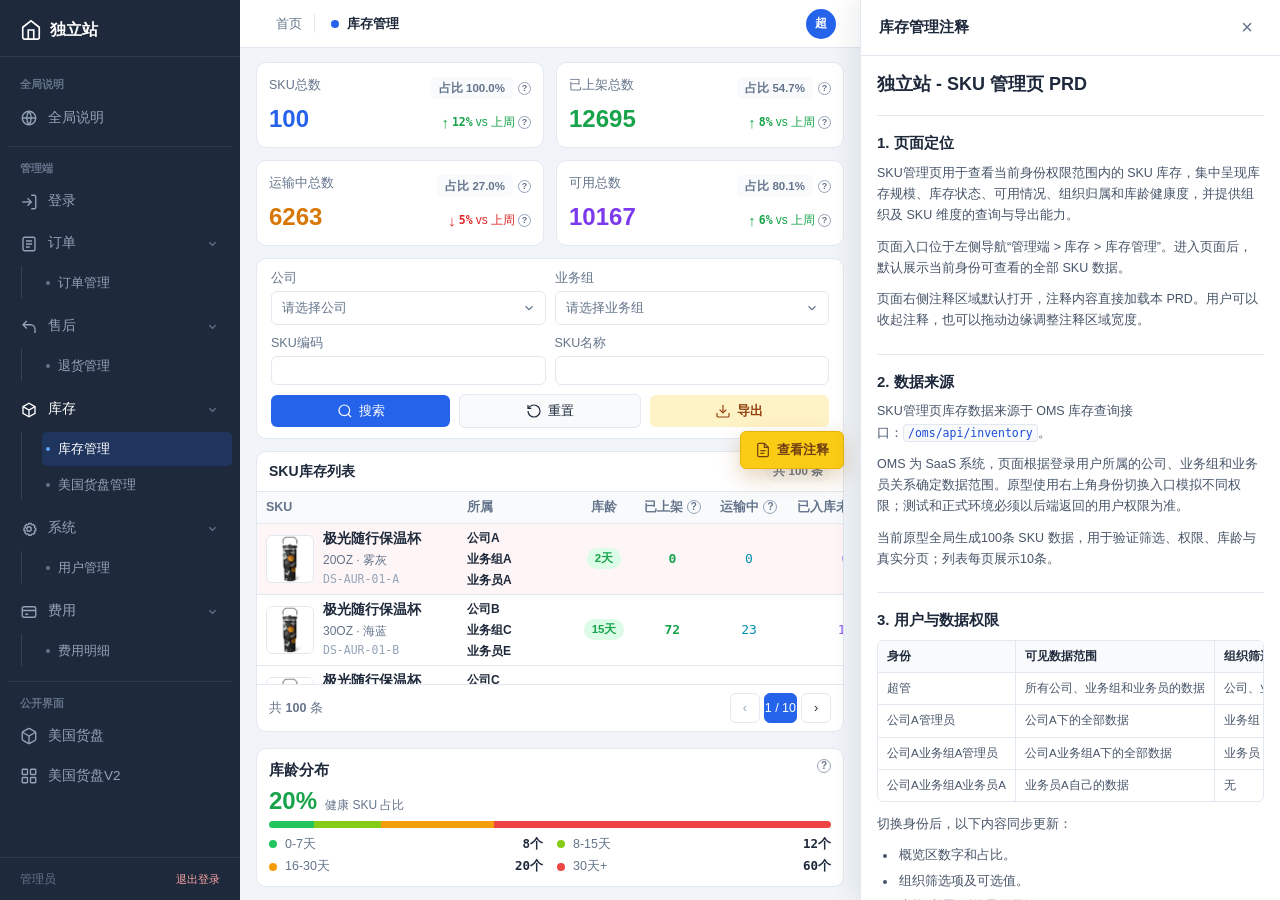
==== index.html @ d5cc3494 "Update OMS workflows and cargo tray management" ====
<!DOCTYPE html>
<html lang="zh-CN"><head>
<meta charset="UTF-8">
<meta name="viewport" content="width=device-width,initial-scale=1.0">
<title>库存管理 — 独立站</title>
<link rel="stylesheet" href="styles.css?v=20260828-returns-pagination">
<script src="navigation.js?v=20260901-auth-state" defer></script>
</head>
<body data-page="sku">

<aside class="app-nav">
  <div class="nav-brand">
    <svg viewBox="0 0 24 24" fill="none" stroke="currentColor" stroke-width="1.8"><path d="M3 9l9-7 9 7v11a2 2 0 0 1-2 2H5a2 2 0 0 1-2-2z"></path><path d="M9 22V12h6v10"></path></svg>
    独立站
  </div>
  <nav class="nav-list">
    <a href="login.html" data-nav="login">
      <svg viewBox="0 0 24 24" fill="none" stroke="currentColor" stroke-width="1.8"><path d="M10 17l5-5-5-5"></path><path d="M15 12H3"></path><path d="M15 3h4a2 2 0 0 1 2 2v14a2 2 0 0 1-2 2h-4"></path></svg>
      登录
    </a>
    <a href="index.html" data-nav="sku" class="active">
      <svg viewBox="0 0 24 24" fill="none" stroke="currentColor" stroke-width="1.8"><path d="M20.59 13.41 13.42 20.58a2 2 0 0 1-2.83 0L2 12V2h10l8.59 8.59a2 2 0 0 1 0 2.82z"></path><line x1="7" y1="7" x2="7.01" y2="7"></line></svg>
      SKU管理
    </a>
    <a href="cargo-tray.html" data-nav="tray">
      <svg viewBox="0 0 24 24" fill="none" stroke="currentColor" stroke-width="1.8"><path d="M21 16V8a2 2 0 0 0-1-1.73l-7-4a2 2 0 0 0-2 0l-7 4A2 2 0 0 0 3 8v8a2 2 0 0 0 1 1.73l7 4a2 2 0 0 0 2 0l7-4A2 2 0 0 0 21 16z"></path><path d="M3.27 6.96 12 12.01l8.73-5.05"></path><path d="M12 22.08V12"></path></svg>
      美国货盘
    </a>
    <a href="order-management.html" data-nav="orders"><svg viewBox="0 0 24 24" fill="none" stroke="currentColor" stroke-width="1.8"><rect x="4" y="3" width="16" height="18" rx="2"></rect><path d="M8 8h8M8 12h8M8 16h5"></path></svg>订单管理</a>
    <a href="cargo-tray-management.html" data-nav="tray-management">
      <svg viewBox="0 0 24 24" fill="none" stroke="currentColor" stroke-width="1.8"><rect x="3" y="4" width="18" height="16" rx="2"></rect><path d="M8 9h8M8 13h8M8 17h5"></path></svg>
      美国货盘管理
    </a>
    <a href="fees.html" data-nav="fees">
      <svg viewBox="0 0 24 24" fill="none" stroke="currentColor" stroke-width="1.8"><rect x="3" y="5" width="18" height="14" rx="2"></rect><path d="M3 10h18"></path><path d="M7 15h3"></path></svg>
      费用
    </a>
    <a href="user-management.html" data-nav="users">
      <svg viewBox="0 0 24 24" fill="none" stroke="currentColor" stroke-width="1.8"><path d="M16 21v-2a4 4 0 0 0-4-4H6a4 4 0 0 0-4 4v2"></path><circle cx="9" cy="7" r="4"></circle><path d="M22 21v-2a4 4 0 0 0-3-3.87"></path><path d="M16 3.13a4 4 0 0 1 0 7.75"></path></svg>
      用户管理
    </a>
  </nav>
  <div class="nav-footer">独立站</div>
</aside>

<div class="app-content">
  <div class="topbar" style="background:var(--surface);border-bottom:1px solid var(--border);height:48px">
    <div class="topbar-left" style="gap:0">
      <span style="font-size:13px;color:var(--muted);padding:0 12px;border-right:1px solid var(--border)">首页</span>
      <div style="padding:0 16px;font-size:13px;font-weight:600;display:flex;align-items:center;gap:8px">
        <span class="dot" style="width:8px;height:8px;border-radius:50%;background:var(--primary);display:inline-block"></span>
        库存管理
      </div>
    </div>
    <div class="topbar-right">
      
      <div class="user">
        <button class="avatar" type="button" data-role-avatar aria-haspopup="dialog" aria-label="切换身份" title="切换身份">超</button>
      </div>
    </div>
  </div>

  <div class="page-body">
    <div class="sku-overview-grid page-section">
      <div class="stat-card sku-overview-stat sku-stat-total">
        <div class="stat-label">SKU总数</div>
        <div class="stat-value" id="summary-skus">6</div>
        <div class="stat-meta-row">
          <span class="stat-share" id="summary-skus-share">占比 100%</span>
          <span class="table-header-help" tabindex="0" role="img" aria-label="SKU总数占比说明" data-tooltip="当前身份可见 SKU 数除以全部 SKU 数" title="当前身份可见 SKU 数除以全部 SKU 数">?</span>
        </div>
        <div class="stat-trend up"><span class="trend-arrow" aria-hidden="true">↑</span><strong>12%</strong><span>vs 上周</span><span class="table-header-help" tabindex="0" role="img" aria-label="SKU总数趋势说明" data-tooltip="与上周同期相比，计算公式为（本周值 - 上周值）除以上周值" title="与上周同期相比，计算公式为（本周值 - 上周值）除以上周值">?</span></div>
      </div>
      <div class="stat-card sku-overview-stat sku-stat-shelved">
        <div class="stat-label">已上架总数</div>
        <div class="stat-value" id="summary-shelved">172</div>
        <div class="stat-meta-row">
          <span class="stat-share" id="summary-shelved-share">占比 20.0%</span>
          <span class="table-header-help" tabindex="0" role="img" aria-label="已上架占比说明" data-tooltip="已上架数量除以当前身份可见的库存总数量" title="已上架数量除以当前身份可见的库存总数量">?</span>
        </div>
        <div class="stat-trend up"><span class="trend-arrow" aria-hidden="true">↑</span><strong>8%</strong><span>vs 上周</span><span class="table-header-help" tabindex="0" role="img" aria-label="已上架趋势说明" data-tooltip="与上周同期相比，计算公式为（本周值 - 上周值）除以上周值" title="与上周同期相比，计算公式为（本周值 - 上周值）除以上周值">?</span></div>
      </div>
      <div class="stat-card sku-overview-stat sku-stat-transit">
        <div class="stat-label">运输中总数</div>
        <div class="stat-value" id="summary-transit">350</div>
        <div class="stat-meta-row">
          <span class="stat-share" id="summary-transit-share">占比 40.7%</span>
          <span class="table-header-help" tabindex="0" role="img" aria-label="运输中占比说明" data-tooltip="运输中数量除以当前身份可见的库存总数量" title="运输中数量除以当前身份可见的库存总数量">?</span>
        </div>
        <div class="stat-trend down"><span class="trend-arrow" aria-hidden="true">↓</span><strong>5%</strong><span>vs 上周</span><span class="table-header-help" tabindex="0" role="img" aria-label="运输中趋势说明" data-tooltip="与上周同期相比，计算公式为（本周值 - 上周值）除以上周值" title="与上周同期相比，计算公式为（本周值 - 上周值）除以上周值">?</span></div>
      </div>
      <div class="stat-card sku-overview-stat sku-stat-available">
        <div class="stat-label">可用总数</div>
        <div class="stat-value" id="summary-available">94</div>
        <div class="stat-meta-row">
          <span class="stat-share" id="summary-available-share">占比 54.7%</span>
          <span class="table-header-help" tabindex="0" role="img" aria-label="可用占比说明" data-tooltip="可用数量除以已上架数量" title="可用数量除以已上架数量">?</span>
        </div>
        <div class="stat-trend up"><span class="trend-arrow" aria-hidden="true">↑</span><strong>6%</strong><span>vs 上周</span><span class="table-header-help" tabindex="0" role="img" aria-label="可用库存趋势说明" data-tooltip="与上周同期相比，计算公式为（本周值 - 上周值）除以上周值" title="与上周同期相比，计算公式为（本周值 - 上周值）除以上周值">?</span></div>
      </div>
    </div>

    <div class="filter-bar page-section" style="padding:16px 18px">
      <div id="role-filter-fields" style="display:contents"></div>
      <div class="filter-group">
        <label>SKU编码</label>
        <input type="text" id="f-barcode" placeholder="" style="width:180px">
      </div>
      <div class="filter-group">
        <label>SKU名称</label>
        <input type="text" id="f-name" placeholder="" style="width:180px">
      </div>
      <div class="spacer"></div>
      <div class="filter-actions">
        <button class="btn btn-primary" onclick="applyFilters()">
          <svg viewBox="0 0 24 24" fill="none" stroke="currentColor" stroke-width="1.8"><circle cx="11" cy="11" r="8"></circle><line x1="21" y1="21" x2="16.65" y2="16.65"></line></svg>
          搜索
        </button>
        <button class="btn btn-ghost" onclick="resetFilters()">
          <svg viewBox="0 0 24 24" fill="none" stroke="currentColor" stroke-width="1.8"><path d="M3 12a9 9 0 1 0 9-9 9.75 9.75 0 0 0-6.74 2.74L3 8"></path><path d="M3 3v5h5"></path></svg>
          重置
        </button>
        <button class="btn" style="background:#fef3c7;color:#92400e;font-weight:600" onclick="exportData()">
          <svg viewBox="0 0 24 24" fill="none" stroke="currentColor" stroke-width="1.8"><path d="M21 15v4a2 2 0 0 1-2 2H5a2 2 0 0 1-2-2v-4"></path><polyline points="7 10 12 15 17 10"></polyline><line x1="12" y1="15" x2="12" y2="3"></line></svg>
          导出
        </button>
      </div>
    </div>

    <div class="sku-content-grid page-section">
      <div class="table-wrap">
        <div class="table-head-bar" style="padding:12px 18px">
          <h3 style="font-size:14px;font-weight:600">SKU库存列表</h3>
          <span class="tag tag-muted" id="row-count">共 6 条</span>
        </div>
        <div class="table-scroll">
        <table class="data-table" id="inv-table">
          <thead id="inv-thead"></thead>
          <tbody id="inv-tbody"><tr style="background: rgba(220, 38, 38, 0.04);"><td><div style="display:flex;justify-content:center"><div style="width:40px;height:40px;border-radius:6px;background:var(--surface-2);display:flex;align-items:center;justify-content:center;font-size:20px">🏀</div></div></td><td style="font-family:var(--font-mono);font-size:12.5px;color:var(--muted)">0694670410</td><td style="font-weight:500">篮球6</td><td style="color:var(--muted);font-size:13px">40OZ</td><td><span class="tag tag-muted">杯子</span></td><td class="num" style="text-align:right;color:var(--danger);font-weight:600">1</td><td class="num" style="text-align:right;color:var(--warning);font-weight:500">1</td><td class="num" style="text-align:right;color:#3b82f6;font-weight:500">2</td><td class="num" style="text-align:right;color:#8b5cf6;font-weight:500">0</td><td class="num" style="text-align:right;color:var(--info);font-weight:500">0</td><td class="num" style="text-align:right;font-weight:700">2</td></tr><tr><td><div style="display:flex;justify-content:center"><div style="width:40px;height:40px;border-radius:6px;background:var(--surface-2);display:flex;align-items:center;justify-content:center;font-size:20px">🧴</div></div></td><td style="font-family:var(--font-mono);font-size:12.5px;color:var(--muted)">1497997262</td><td style="font-weight:500">老虎4</td><td style="color:var(--muted);font-size:13px">手提杯</td><td><span class="tag tag-muted">杯子</span></td><td class="num" style="text-align:right;color:var(--success);font-weight:600">34</td><td class="num" style="text-align:right;color:var(--warning);font-weight:500">0</td><td class="num" style="text-align:right;color:#3b82f6;font-weight:500">34</td><td class="num" style="text-align:right;color:#8b5cf6;font-weight:500">130</td><td class="num" style="text-align:right;color:var(--info);font-weight:500">114</td><td class="num" style="text-align:right;font-weight:700">278</td></tr><tr><td><div style="display:flex;justify-content:center"><div style="width:40px;height:40px;border-radius:6px;background:var(--surface-2);display:flex;align-items:center;justify-content:center;font-size:20px">🥤</div></div></td><td style="font-family:var(--font-mono);font-size:12.5px;color:var(--muted)">1964196450</td><td style="font-weight:500">羽毛5</td><td style="color:var(--muted);font-size:13px">手柄30OZ</td><td><span class="tag tag-muted">杯子</span></td><td class="num" style="text-align:right;color:var(--success);font-weight:600">30</td><td class="num" style="text-align:right;color:var(--warning);font-weight:500">0</td><td class="num" style="text-align:right;color:#3b82f6;font-weight:500">30</td><td class="num" style="text-align:right;color:#8b5cf6;font-weight:500">100</td><td class="num" style="text-align:right;color:var(--info);font-weight:500">148</td><td class="num" style="text-align:right;font-weight:700">278</td></tr><tr><td><div style="display:flex;justify-content:center"><div style="width:40px;height:40px;border-radius:6px;background:var(--surface-2);display:flex;align-items:center;justify-content:center;font-size:20px">🍓</div></div></td><td style="font-family:var(--font-mono);font-size:12.5px;color:var(--muted)">2917043563</td><td style="font-weight:500">草莓3</td><td style="color:var(--muted);font-size:13px">手提杯</td><td><span class="tag tag-muted">杯子</span></td><td class="num" style="text-align:right;color:var(--success);font-weight:600">6</td><td class="num" style="text-align:right;color:var(--warning);font-weight:500">0</td><td class="num" style="text-align:right;color:#3b82f6;font-weight:500">6</td><td class="num" style="text-align:right;color:#8b5cf6;font-weight:500">70</td><td class="num" style="text-align:right;color:var(--info);font-weight:500">76</td><td class="num" style="text-align:right;font-weight:700">152</td></tr><tr><td><div style="display:flex;justify-content:center"><div style="width:40px;height:40px;border-radius:6px;background:var(--surface-2);display:flex;align-items:center;justify-content:center;font-size:20px">🐼</div></div></td><td style="font-family:var(--font-mono);font-size:12.5px;color:var(--muted)">CM74834623</td><td style="font-weight:500">熊猫1</td><td style="color:var(--muted);font-size:13px">40OZ</td><td><span class="tag tag-muted">杯子</span></td><td class="num" style="text-align:right;color:var(--success);font-weight:600">23</td><td class="num" style="text-align:right;color:var(--warning);font-weight:500">0</td><td class="num" style="text-align:right;color:#3b82f6;font-weight:500">23</td><td class="num" style="text-align:right;color:#8b5cf6;font-weight:500">37</td><td class="num" style="text-align:right;color:var(--info);font-weight:500">12</td><td class="num" style="text-align:right;font-weight:700">72</td></tr><tr style="background: rgba(220, 38, 38, 0.04);"><td><div style="display:flex;justify-content:center"><div style="width:40px;height:40px;border-radius:6px;background:var(--surface-2);display:flex;align-items:center;justify-content:center;font-size:20px">🌸</div></div></td><td style="font-family:var(--font-mono);font-size:12.5px;color:var(--muted)">FL89234102</td><td style="font-weight:500">花朵2</td><td style="color:var(--muted);font-size:13px">手柄20OZ</td><td><span class="tag tag-muted">杯子</span></td><td class="num" style="text-align:right;color:var(--success);font-weight:600">0</td><td class="num" style="text-align:right;color:var(--warning);font-weight:500">2</td><td class="num" style="text-align:right;color:#3b82f6;font-weight:500">77</td><td class="num" style="text-align:right;color:#8b5cf6;font-weight:500">0</td><td class="num" style="text-align:right;color:var(--info);font-weight:500">0</td><td class="num" style="text-align:right;font-weight:700">79</td></tr></tbody>
        </table>
        </div>
        <div class="pagination">
          <span class="pagination-info">共 <strong id="total-count">6</strong> 条</span>
          <div style="display:flex;align-items:center;gap:8px">
            <select class="page-size-select" id="sku-page-size" onchange="changePageSize(this.value)" style="padding:4px 8px;border:1px solid var(--border);border-radius:6px;font-size:12.5px">
              <option>10条/每页</option>
              <option>20条/每页</option>
              <option>50条/每页</option>
            </select>
            <div class="pagination-btns">
              <button class="page-btn" id="sku-page-prev" type="button" onclick="changePage(-1)">‹</button>
              <button class="page-btn active" id="sku-page-current" type="button">1 / 1</button>
              <button class="page-btn" id="sku-page-next" type="button" onclick="changePage(1)">›</button>
            </div>
            <span class="page-jump-label" style="font-size:12.5px;color:var(--muted)">跳至</span>
            <input class="page-jump-input" id="sku-page-jump" type="number" value="1" min="1" onchange="jumpToPage(this.value)" style="width:40px;padding:4px 6px;border:1px solid var(--border);border-radius:6px;font-size:12.5px;text-align:center">
            <span class="page-jump-label" style="font-size:12.5px;color:var(--muted)">页</span>
          </div>
        </div>
      </div>
      <aside class="age-health-panel" aria-labelledby="age-health-title">
        <div class="age-health-head">
          <div><h3 id="age-health-title">库龄分布</h3><p>按 SKU 最大库龄统计</p></div>
          <span class="table-header-help" tabindex="0" role="img" aria-label="库龄分布说明" data-tooltip="每个 SKU 取全部入库记录中的最大库龄，并计入对应区间" title="每个 SKU 取全部入库记录中的最大库龄，并计入对应区间">?</span>
        </div>
        <div class="age-health-score"><strong id="age-healthy-rate">33%</strong><span>健康 SKU 占比</span></div>
        <div class="age-distribution-bar" aria-hidden="true">
          <span class="age-segment age-segment-fresh" id="age-bar-fresh" style="width:0%"></span>
          <span class="age-segment age-segment-stable" id="age-bar-stable" style="width:33.3%"></span>
          <span class="age-segment age-segment-watch" id="age-bar-watch" style="width:33.3%"></span>
          <span class="age-segment age-segment-risk" id="age-bar-risk" style="width:33.4%"></span>
        </div>
        <div class="age-distribution-list">
          <div><span><i class="age-dot fresh"></i>0-7天</span><strong id="age-count-fresh">0个</strong></div>
          <div><span><i class="age-dot stable"></i>8-15天</span><strong id="age-count-stable">2个</strong></div>
          <div><span><i class="age-dot watch"></i>16-30天</span><strong id="age-count-watch">2个</strong></div>
          <div><span><i class="age-dot risk"></i>30天+</span><strong id="age-count-risk">2个</strong></div>
        </div>
      </aside>
    </div>
  </div>
</div>

<div class="table-help-tooltip" id="table-help-tooltip" role="tooltip"></div>
<div class="age-detail-tooltip" id="age-detail-tooltip" role="tooltip"></div>

<div id="img-preview" style="display:none;position:fixed;top:0;left:0;width:100vw;height:100vh;background:rgba(0,0,0,0.85);z-index:9999;align-items:center;justify-content:center;cursor:pointer" onclick="closePreview()">
  <img id="preview-img" src="" style="max-width:80%;max-height:80%;border-radius:8px;box-shadow:0 8px 32px rgba(0,0,0,0.4)">
  <div style="position:absolute;top:20px;right:20px;width:40px;height:40px;border-radius:50%;background:rgba(255,255,255,0.15);display:flex;align-items:center;justify-content:center;color:#fff;font-size:20px">x</div>
</div>

<script src="mock.js"></script>
<script src="multi-select.js"></script>
<script src="sku-data.js"></script>
<script>
var skuData=(window.OMS_SKU_DATA||[]).slice();

var currentRole={id:'super-admin'};
var roleFilterControls=[];
var currentFilteredData=[];
var currentPage=1;
var pageSize=10;

var rolePageConfig={
  'super-admin':{columns:['company','businessGroup','salesperson'],filters:[{key:'company',label:'公司',placeholder:'请选择公司'},{key:'businessGroup',label:'业务组',placeholder:'请选择业务组'}]},
  'company-admin':{columns:['businessGroup','salesperson'],filters:[{key:'businessGroup',label:'业务组',placeholder:'请选择业务组'}]},
  'group-admin':{columns:['salesperson'],filters:[{key:'salesperson',label:'业务员',placeholder:'请选择业务员'}]},
  'salesperson':{columns:[],filters:[]}
};

function uniqueValues(data,key){
  return data.map(function(item){return item[key]}).filter(function(value,index,array){return value&&array.indexOf(value)===index});
}

function getRoleScopedData(){
  if(currentRole.id==='company-admin')return skuData.filter(function(item){return item.company==='公司A'});
  if(currentRole.id==='group-admin')return skuData.filter(function(item){return item.company==='公司A'&&item.businessGroup==='业务组A'});
  if(currentRole.id==='salesperson')return skuData.filter(function(item){return item.company==='公司A'&&item.businessGroup==='业务组A'&&item.salesperson==='业务员A'});
  return skuData.slice();
}

function getPageConfig(){return rolePageConfig[currentRole.id]||rolePageConfig['super-admin']}

function renderRoleFilters(){
  var container=document.getElementById('role-filter-fields');
  var scopedData=getRoleScopedData();
  roleFilterControls=[];
  container.innerHTML='';
  getPageConfig().filters.forEach(function(filter){
    var group=document.createElement('div');
    group.className='filter-group dynamic-filter';
    group.style.display='block';
    group.innerHTML='<label>'+filter.label+'</label><div data-multi-select></div>';
    container.appendChild(group);
    var options=uniqueValues(scopedData,filter.key).map(function(value){return {value:value,label:value}});
    var control=OMSMultiSelect.create(group.querySelector('[data-multi-select]'),{
      options:options,
      placeholder:filter.placeholder,
      onChange:applyFilters
    });
    roleFilterControls.push({key:filter.key,control:control});
  });
}

function renderTableHeader(){
  var helpTexts={
    shelved:'已完成入库并放置到货架的库存数量',
    transit:'已发出但尚未到达仓库的库存数量',
    receivedNotShelved:'已到达仓库并完成入库，但尚未上架的库存数量',
    available:'当前可用于销售或分配的库存数量',
    locked:'已被订单或业务占用，暂不可分配的库存数量',
    total:'该 SKU 在全部库存状态下的数量合计'
  };
  function helpHeader(label,key){
    return '<span class="table-header-label">'+label+'<span class="table-header-help" tabindex="0" role="img" aria-label="'+label+'说明：'+helpTexts[key]+'" data-tooltip="'+helpTexts[key]+'" title="'+helpTexts[key]+'">?</span></span>';
  }
  var headers=['<th class="sku-column">SKU</th>'];
  if(getPageConfig().columns.length)headers.push('<th class="ownership-column">所属</th>');
  headers=headers.concat([
    '<th>库龄</th>',
    '<th>'+helpHeader('已上架','shelved')+'</th>',
    '<th>'+helpHeader('运输中','transit')+'</th>',
    '<th>'+helpHeader('已入库未上架','receivedNotShelved')+'</th>',
    '<th>'+helpHeader('可用','available')+'</th>',
    '<th>'+helpHeader('锁定','locked')+'</th>',
    '<th>'+helpHeader('总数量','total')+'</th>'
  ]);
  document.getElementById('inv-thead').innerHTML='<tr>'+headers.join('')+'</tr>';
}

function showTableHelp(target){
  var tooltip=document.getElementById('table-help-tooltip');
  var rect=target.getBoundingClientRect();
  tooltip.textContent=target.dataset.tooltip;
  tooltip.classList.add('show');
  var left=Math.min(window.innerWidth-tooltip.offsetWidth-12,Math.max(12,rect.right-tooltip.offsetWidth));
  var top=rect.bottom+8;
  if(top+tooltip.offsetHeight>window.innerHeight-12)top=rect.top-tooltip.offsetHeight-8;
  tooltip.style.left=left+'px';
  tooltip.style.top=top+'px';
}

function hideTableHelp(){document.getElementById('table-help-tooltip').classList.remove('show')}

function getMaxAge(item){
  if(!item.ageRecords||!item.ageRecords.length)return 0;
  return Math.max.apply(null,item.ageRecords.map(function(record){return record.days}));
}

function showAgeDetail(target){
  var item=skuData.find(function(sku){return sku.barcode===target.dataset.ageSku});
  if(!item)return;
  var records=item.ageRecords.slice().sort(function(a,b){return b.days-a.days});
  var tooltip=document.getElementById('age-detail-tooltip');
  tooltip.innerHTML=
    '<div class="age-detail-title">库龄记录 <span>'+item.barcode+'</span></div>'
    +'<table><thead><tr><th>库龄</th><th>上架日期</th><th>统计日期</th></tr></thead><tbody>'
    +records.map(function(record){
      return '<tr><td>'+record.days+'天</td><td>'+record.shelvedDate+'</td><td>'+record.statisticsDate+'</td></tr>';
    }).join('')
    +'</tbody></table>';
  tooltip.classList.add('show');
  var rect=target.getBoundingClientRect();
  var left=Math.min(window.innerWidth-tooltip.offsetWidth-12,Math.max(12,rect.left));
  var top=rect.bottom+8;
  if(top+tooltip.offsetHeight>window.innerHeight-12)top=rect.top-tooltip.offsetHeight-8;
  tooltip.style.left=left+'px';
  tooltip.style.top=top+'px';
}

function hideAgeDetail(){document.getElementById('age-detail-tooltip').classList.remove('show')}

document.addEventListener('mouseover',function(event){
  var headerTarget=event.target.closest('.table-header-help');
  var ageTarget=event.target.closest('.age-value');
  if(headerTarget)showTableHelp(headerTarget);
  if(ageTarget)showAgeDetail(ageTarget);
});
document.addEventListener('mouseout',function(event){
  if(event.target.closest('.table-header-help'))hideTableHelp();
  if(event.target.closest('.age-value'))hideAgeDetail();
});
document.addEventListener('focusin',function(event){
  if(event.target.classList.contains('table-header-help'))showTableHelp(event.target);
  if(event.target.classList.contains('age-value'))showAgeDetail(event.target);
});
document.addEventListener('focusout',function(event){
  if(event.target.classList.contains('table-header-help'))hideTableHelp();
  if(event.target.classList.contains('age-value'))hideAgeDetail();
});
document.querySelector('.table-scroll').addEventListener('scroll',function(){hideTableHelp();hideAgeDetail()});
window.addEventListener('resize',function(){hideTableHelp();hideAgeDetail()});

function renderTable(data){
  var tbody=document.getElementById('inv-tbody');
  tbody.innerHTML='';
  if(data.length===0){
    tbody.innerHTML='<tr><td colspan="'+(8+(getPageConfig().columns.length?1:0))+'" style="text-align:center;padding:30px;color:var(--muted)">暂无数据</td></tr>';
    document.getElementById('total-count').textContent='0';
    document.getElementById('row-count').textContent='共 0 条';
    updatePagination(0);
    return;
  }
  var totalPages=Math.max(1,Math.ceil(data.length/pageSize));
  currentPage=Math.min(currentPage,totalPages);
  var pageData=data.slice((currentPage-1)*pageSize,currentPage*pageSize);
  pageData.forEach(function(item){
    var tr=document.createElement('tr');
    var hasAgeRecords=item.ageRecords&&item.ageRecords.length;
    var maxAge=getMaxAge(item);
    var isImg=item.img.indexOf('.')>-1;
    var imgCell=isImg
      ?'<button class="sku-product-image" type="button" aria-label="预览'+item.name+'图片" onclick="openPreview(\''+item.img+'\')"><img src="'+item.img+'" alt="'+item.name+'"></button>'
      :'<div class="sku-product-image sku-product-placeholder">'+item.img+'</div>';
    var scopeCell='';
    if(getPageConfig().columns.length){
      scopeCell='<td class="ownership-column"><div class="ownership-stack ownership-values-only">'+getPageConfig().columns.map(function(key){return '<div class="ownership-line"><strong>'+item[key]+'</strong></div>'}).join('')+'</div></td>';
    }
    var ageCell=hasAgeRecords
      ?'<td><span class="tag age-value '+(maxAge>30?'tag-danger':maxAge>15?'tag-warning':'tag-success')+'" tabindex="0" data-age-sku="'+item.barcode+'" aria-describedby="age-detail-tooltip" aria-label="最大库龄'+maxAge+'天，共'+item.ageRecords.length+'条库龄记录">'+maxAge+'天</span></td>'
      :'<td><span class="tag tag-muted">-</span></td>';
    tr.innerHTML=
      '<td class="sku-column"><div class="sku-profile">'+imgCell+'<div class="sku-profile-copy"><strong>'+item.name+'</strong><span>'+item.spec+'</span><code>'+item.barcode+'</code></div></div></td>'
      +scopeCell
      +ageCell
      +'<td class="num" style="text-align:right;color:var(--success);font-weight:600">'+item.shelved+'</td>'
      +'<td class="num" style="text-align:right;color:var(--info);font-weight:500">'+item.transit+'</td>'
      +'<td class="num" style="text-align:right;color:#8b5cf6;font-weight:500">'+item.receivedNotShelved+'</td>'
      +'<td class="num" style="text-align:right;color:var(--success);font-weight:500">'+item.available+'</td>'
      +'<td class="num" style="text-align:right;color:var(--warning);font-weight:500">'+item.locked+'</td>'
      +'<td class="num" style="text-align:right;font-weight:700">'+item.total+'</td>';
    if(item.lowStock){tr.style.background='rgba(220,38,38,0.04)'}
    tbody.appendChild(tr);
  });
  document.getElementById('total-count').textContent=data.length;
  document.getElementById('row-count').textContent='共 '+data.length+' 条';
  updatePagination(data.length);
}

function updatePagination(total){
  var totalPages=Math.max(1,Math.ceil(total/pageSize));
  currentPage=Math.min(currentPage,totalPages);
  document.getElementById('sku-page-current').textContent=currentPage+' / '+totalPages;
  document.getElementById('sku-page-prev').disabled=currentPage<=1;
  document.getElementById('sku-page-next').disabled=currentPage>=totalPages||total===0;
  document.getElementById('sku-page-jump').value=currentPage;
  document.getElementById('sku-page-jump').max=totalPages;
}

function changePage(offset){
  var totalPages=Math.max(1,Math.ceil(currentFilteredData.length/pageSize));
  currentPage=Math.min(totalPages,Math.max(1,currentPage+offset));
  renderTable(currentFilteredData);
}

function changePageSize(value){
  pageSize=parseInt(value,10)||10;
  currentPage=1;
  renderTable(currentFilteredData);
}

function jumpToPage(value){
  var totalPages=Math.max(1,Math.ceil(currentFilteredData.length/pageSize));
  currentPage=Math.min(totalPages,Math.max(1,parseInt(value,10)||1));
  renderTable(currentFilteredData);
}

function openPreview(src){
  var overlay=document.getElementById('img-preview');
  document.getElementById('preview-img').src=src;
  overlay.style.display='flex';
}
function closePreview(){
  var overlay=document.getElementById('img-preview');
  overlay.style.display='none';
  document.getElementById('preview-img').src='';
}

function applyFilters(){
  var barcode=document.getElementById('f-barcode').value.toLowerCase();
  var name=document.getElementById('f-name').value.toLowerCase();
  var dynamicSelections={};
  roleFilterControls.forEach(function(item){dynamicSelections[item.key]=item.control.getValues()});
  var data=getRoleScopedData().filter(function(d){
    if(barcode && d.barcode.toLowerCase().indexOf(barcode)<0)return false;
    if(name && d.name.toLowerCase().indexOf(name)<0)return false;
    var matchesDynamic=Object.keys(dynamicSelections).every(function(key){
      return dynamicSelections[key].length===0||dynamicSelections[key].indexOf(d[key])>-1;
    });
    if(!matchesDynamic)return false;
    return true;
  });
  currentFilteredData=data;
  currentPage=1;
  renderTable(data);
  renderAgeDistribution(data);
}

function resetFilters(){
  document.getElementById('f-barcode').value='';
  document.getElementById('f-name').value='';
  roleFilterControls.forEach(function(item){item.control.clear(true)});
  applyFilters();
}

function exportData(){
  showToast('导出成功');
}

document.getElementById('f-barcode').addEventListener('input',applyFilters);
document.getElementById('f-name').addEventListener('input',applyFilters);

function updateSummary(){
  var data=getRoleScopedData();
  var shelved=data.reduce(function(sum,item){return sum+item.shelved},0);
  var transit=data.reduce(function(sum,item){return sum+item.transit},0);
  var available=data.reduce(function(sum,item){return sum+item.available},0);
  var total=data.reduce(function(sum,item){return sum+item.total},0);
  function percent(value,base){return base?(value/base*100).toFixed(1):'0.0'}
  document.getElementById('summary-skus').textContent=data.length;
  document.getElementById('summary-shelved').textContent=shelved;
  document.getElementById('summary-transit').textContent=transit;
  document.getElementById('summary-available').textContent=available;
  document.getElementById('summary-skus-share').textContent='占比 '+percent(data.length,skuData.length)+'%';
  document.getElementById('summary-shelved-share').textContent='占比 '+percent(shelved,total)+'%';
  document.getElementById('summary-transit-share').textContent='占比 '+percent(transit,total)+'%';
  document.getElementById('summary-available-share').textContent='占比 '+percent(available,shelved)+'%';
}

function renderAgeDistribution(data){
  var counts=[0,0,0,0];
  data.forEach(function(item){
    var age=getMaxAge(item);
    if(age<=7)counts[0]++;else if(age<=15)counts[1]++;else if(age<=30)counts[2]++;else counts[3]++;
  });
  var total=data.length;
  var healthy=counts[0]+counts[1];
  var ids=['fresh','stable','watch','risk'];
  ids.forEach(function(id,index){
    document.getElementById('age-count-'+id).textContent=counts[index]+'个';
    document.getElementById('age-bar-'+id).style.width=(total?counts[index]/total*100:0)+'%';
  });
  document.getElementById('age-healthy-rate').textContent=(total?Math.round(healthy/total*100):0)+'%';
}

window.addEventListener('oms-role-change',function(event){
  currentRole=event.detail.role;
  renderRoleFilters();
  renderTableHeader();
  updateSummary();
  applyFilters();
});

</script>

<script src="toast.js?v=20260828-cart-action"></script>
<script src="role-switch.js"></script>
<script src="notes.js?v=20260828-local-prd-v2"></script>


</body></html>
---- styles.css ----
/* ========== Design Tokens ========== */
:root{
  --primary:#2563eb;--primary-hover:#1d4ed8;--primary-soft:#dbeafe;
  --bg:#f1f5f9;--surface:#ffffff;--surface-2:#f8fafc;
  --border:#e2e8f0;--border-2:#cbd5e1;
  --ink:#1e293b;--muted:#64748b;--muted-2:#94a3b8;
  --success:#16a34a;--success-soft:#dcfce7;
  --warning:#d97706;--warning-soft:#fef3c7;
  --danger:#dc2626;--danger-soft:#fef2f2;
  --info:#0891b2;--info-soft:#cffafe;
  --sidebar-w:240px;--topbar-h:56px;--notes-panel-w:420px;
  --radius-sm:6px;--radius-md:10px;--radius-lg:16px;
  --shadow-sm:0 1px 2px rgba(0,0,0,.05);
  --shadow-md:0 4px 6px -1px rgba(0,0,0,.07),0 2px 4px -2px rgba(0,0,0,.05);
  --shadow-lg:0 10px 15px -3px rgba(0,0,0,.08),0 4px 6px -4px rgba(0,0,0,.05);
  --font:-apple-system,BlinkMacSystemFont,'PingFang SC','Microsoft YaHei','Segoe UI',sans-serif;
  --font-mono:'SF Mono','Fira Code','Consolas',monospace;
}

/* ========== Reset ========== */
*{box-sizing:border-box;margin:0;padding:0}
html{scroll-behavior:smooth}
body{font-family:var(--font);background:var(--bg);color:var(--ink);font-size:14px;line-height:1.5;-webkit-font-smoothing:antialiased}
a{color:inherit;text-decoration:none}
button{font-family:inherit;cursor:pointer;border:none;background:none}
input,select{font-family:inherit;font-size:14px}
table{border-collapse:collapse;width:100%}

/* ========== App Shell ========== */
.app-nav{position:fixed;inset:0 auto 0 0;width:var(--sidebar-w);background:var(--ink);color:#cbd5e1;display:flex;flex-direction:column;z-index:100}
.app-content{margin-left:var(--sidebar-w);min-height:100vh}

/* ========== Sidebar Nav ========== */
.nav-brand{padding:18px 20px 14px;font-size:16px;font-weight:700;color:#fff;display:flex;align-items:center;gap:8px;border-bottom:1px solid rgba(255,255,255,.08)}
.nav-brand svg{width:22px;height:22px;flex-shrink:0}
.nav-list{flex:1;padding:10px 8px;overflow-y:auto}
.nav-list a,.nav-group-toggle{display:flex;align-items:center;gap:10px;min-height:40px;color:#94a3b8;font-size:13.5px;transition:background .15s,color .15s}
.nav-primary,.nav-group-toggle{padding:9px 12px;border-radius:6px}
.nav-list a:hover,.nav-group-toggle:hover{background:rgba(255,255,255,.06);color:#e2e8f0}
.nav-list a.active{background:rgba(37,99,235,.2);color:#fff}
.nav-list a svg,.nav-group-toggle>svg:not(.nav-chevron){width:18px;height:18px;flex-shrink:0;stroke-width:1.8}
.nav-group{margin:2px 0}
.nav-group-toggle{list-style:none;cursor:pointer;user-select:none}
.nav-group-toggle::-webkit-details-marker{display:none}
.nav-group-toggle>span{min-width:0;flex:1}
.nav-group-current>.nav-group-toggle{color:#fff}
.nav-chevron{width:15px;height:15px;flex:0 0 auto;color:#64748b;transition:transform .18s ease}
.nav-group:not([open]) .nav-chevron{transform:rotate(-90deg)}
.nav-children{position:relative;display:grid;gap:2px;padding:2px 0 5px 34px}
.nav-children::before{content:"";position:absolute;top:2px;bottom:7px;left:13px;width:1px;background:rgba(148,163,184,.2)}
.nav-list .nav-child{position:relative;min-height:34px;padding:7px 10px 7px 16px;border-radius:5px;font-size:13px}
.nav-child::before{content:"";position:absolute;left:4px;top:50%;width:4px;height:4px;border-radius:50%;background:#64748b;transform:translateY(-50%)}
.nav-child.active::before{background:#60a5fa}
.nav-footer{padding:12px 20px;border-top:1px solid rgba(255,255,255,.08);font-size:12px;color:#64748b}

/* ========== Top Bar ========== */
.topbar{height:var(--topbar-h);background:var(--surface);border-bottom:1px solid var(--border);display:flex;align-items:center;justify-content:space-between;padding:0 24px;position:sticky;top:0;z-index:50}
.topbar-left{display:flex;align-items:center;gap:12px}
.topbar-left h1{font-size:16px;font-weight:600}
.topbar-right{display:flex;align-items:center;gap:12px}
.topbar-right .user{display:flex;align-items:center;gap:8px;font-size:13px;color:var(--muted)}
.topbar-right .avatar{width:30px;height:30px;border-radius:50%;background:var(--primary);color:#fff;display:flex;align-items:center;justify-content:center;font-size:12px;font-weight:600}
.topbar-right button.avatar{padding:0;border:2px solid transparent;box-shadow:0 0 0 1px transparent;transition:transform .15s,box-shadow .15s,border-color .15s}
.topbar-right button.avatar:hover{transform:translateY(-1px);box-shadow:0 3px 8px rgba(15,23,42,.18)}
.topbar-right button.avatar:focus-visible{outline:none;border-color:#fff;box-shadow:0 0 0 3px var(--primary-soft)}
.topbar-right .avatar.avatar--super{background:#2563eb}
.topbar-right .avatar.avatar--company{background:#0f766e}
.topbar-right .avatar.avatar--group{background:#7c3aed}
.topbar-right .avatar.avatar--sales{background:#c2410c}

/* ========== Notes Panel ========== */
.app-content{transition:margin-right .2s ease}
.notes-toggle{height:38px;white-space:nowrap}
button.notes-toggle-floating{position:fixed;top:50%;right:16px;z-index:160;transform:translateY(-50%);touch-action:none;cursor:grab;background:#facc15;border-color:#eab308;color:#713f12;font-weight:700;box-shadow:0 8px 22px rgba(161,98,7,.28);transition:right .2s ease,background .15s,border-color .15s,box-shadow .15s}
button.notes-toggle-floating:hover{background:#fde047;border-color:#ca8a04;color:#713f12;box-shadow:0 10px 26px rgba(161,98,7,.34)}
.notes-toggle-floating:active,body.notes-dragging .notes-toggle-floating{cursor:grabbing}
body.notes-dragging .notes-toggle-floating{transition:none}
body.notes-open .notes-toggle-floating{right:calc(var(--notes-panel-w) + 16px)}
.notes-panel{position:fixed;inset:0 0 0 auto;width:var(--notes-panel-w);background:var(--surface);border-left:1px solid var(--border);box-shadow:-8px 0 24px rgba(15,23,42,.08);z-index:180;display:flex;flex-direction:column;transform:translateX(100%);transition:transform .2s ease}
body.notes-open .notes-panel{transform:translateX(0)}
body.notes-open .app-content{margin-right:var(--notes-panel-w)}
.notes-resizer{position:absolute;inset:0 auto 0 -5px;width:10px;z-index:2;cursor:col-resize;touch-action:none;outline:none}
.notes-resizer::after{content:"";position:absolute;top:50%;left:4px;width:2px;height:46px;border-radius:2px;background:var(--border-2);transform:translateY(-50%);opacity:0;transition:opacity .15s,background .15s}
.notes-resizer:hover::after,.notes-resizer:focus-visible::after,body.notes-resizing .notes-resizer::after{opacity:1;background:var(--primary)}
body.notes-resizing{cursor:col-resize;user-select:none}
body.notes-resizing .notes-panel,body.notes-resizing .app-content{transition:none}
.notes-panel-head{height:56px;padding:0 18px;border-bottom:1px solid var(--border);display:flex;align-items:center;justify-content:space-between;flex:0 0 auto}
.notes-panel-head h2{font-size:15px;font-weight:600}
.notes-close{width:30px;height:30px;border-radius:6px;color:var(--muted);font-size:20px;display:flex;align-items:center;justify-content:center}
.notes-close:hover{background:var(--surface-2);color:var(--ink)}
.notes-content{padding:16px;flex:1;min-height:0;overflow-y:auto}
.notes-empty{height:100%;min-height:240px;display:flex;flex-direction:column;align-items:center;justify-content:center;color:var(--muted-2);gap:10px}
.notes-empty svg{width:34px;height:34px}
.notes-empty p{font-size:13px}
.notes-loading{padding:24px 4px;color:var(--muted);font-size:13px}
.notes-document{color:var(--ink);font-size:12.5px;line-height:1.7}
.notes-document h1{font-size:18px;line-height:1.4;margin:0 0 18px;font-weight:700}
.notes-document h2{font-size:15px;line-height:1.45;margin:22px 0 9px;padding-top:16px;border-top:1px solid var(--border);font-weight:700}
.notes-document h1+h2{margin-top:0}
.notes-document h3{font-size:13.5px;line-height:1.45;margin:18px 0 8px;font-weight:700}
.notes-document p{margin:0 0 10px;color:#475569}
.notes-document ul,.notes-document ol{margin:0 0 12px;padding-left:20px;color:#475569}
.notes-document li{margin:4px 0;padding-left:2px}
.notes-document code{padding:1px 4px;border-radius:4px;background:var(--surface-2);border:1px solid var(--border);font-family:var(--font-mono);font-size:11.5px;color:var(--primary-hover)}
.notes-table-wrap{width:100%;overflow-x:auto;margin:8px 0 12px;border:1px solid var(--border);border-radius:6px}
.notes-document table{width:max-content;min-width:100%;font-size:11.5px;line-height:1.5}
.notes-document th,.notes-document td{padding:7px 9px;border-right:1px solid var(--border);border-bottom:1px solid var(--border);text-align:left;vertical-align:top;white-space:nowrap}
.notes-document th{background:var(--surface-2);font-weight:600;color:var(--ink)}
.notes-document td{color:#475569}
.notes-document th:last-child,.notes-document td:last-child{border-right:0}
.notes-document tbody tr:last-child td{border-bottom:0}
.notes-gallery{display:grid;gap:12px}
.notes-reference-section{margin-top:24px;padding-top:18px;border-top:1px solid var(--border)}
.notes-reference-section>h2{margin:0 0 12px;font-size:15px}
.notes-image-card{width:100%;overflow:hidden;border:1px solid var(--border);border-radius:6px;background:var(--surface);text-align:left;transition:border-color .15s,box-shadow .15s}
.notes-image-card:hover{border-color:var(--primary);box-shadow:var(--shadow-sm)}
.notes-image-card:focus-visible{outline:none;border-color:var(--primary);box-shadow:0 0 0 3px var(--primary-soft)}
.notes-image-card img{width:100%;aspect-ratio:16/8;display:block;object-fit:cover;object-position:left top;background:var(--surface-2)}
.notes-image-card span{display:block;padding:9px 10px;font-size:12.5px;font-weight:600;color:var(--ink)}
.notes-preview{display:none;position:fixed;inset:0;z-index:300;background:rgba(15,23,42,.82);padding:54px 28px 24px;align-items:center;justify-content:center;flex-direction:column;gap:10px}
.notes-preview.open{display:flex}
.notes-preview img{display:block;max-width:min(1500px,96vw);max-height:calc(100vh - 110px);object-fit:contain;background:#fff;box-shadow:var(--shadow-lg)}
.notes-preview-caption{color:#fff;font-size:13px}
.notes-preview-close{position:absolute;top:14px;right:18px;width:36px;height:36px;border-radius:6px;background:rgba(255,255,255,.14);color:#fff;font-size:26px;display:flex;align-items:center;justify-content:center}
.notes-preview-close:hover{background:rgba(255,255,255,.24)}
.notes-backdrop{display:none;position:fixed;inset:0;background:rgba(15,23,42,.35);z-index:170}

/* ========== Role Switcher ========== */
.modal.role-modal{width:440px;overflow:hidden}
.role-modal .modal-head{padding:18px 20px}
.role-modal .modal-body{padding:16px 20px 20px}
.role-modal .modal-footer{padding:14px 20px}
.role-current{font-size:12px;color:var(--muted);margin-bottom:12px}
.role-list{display:grid;gap:8px}
.role-option{width:100%;min-height:66px;border:1px solid var(--border);border-radius:8px;padding:10px 12px;display:flex;align-items:center;gap:12px;text-align:left;background:var(--surface);transition:border-color .15s,background .15s,box-shadow .15s}
.role-option:hover{border-color:var(--border-2);background:var(--surface-2)}
.role-option:focus-visible{outline:none;border-color:var(--primary);box-shadow:0 0 0 3px var(--primary-soft)}
.role-option.selected{border-color:var(--primary);background:rgba(37,99,235,.05);box-shadow:0 0 0 1px var(--primary)}
.role-option-avatar{width:38px;height:38px;border-radius:50%;display:flex;align-items:center;justify-content:center;flex:0 0 auto;background:var(--primary);color:#fff;font-size:12px;font-weight:700}
.role-option-avatar.company{background:#0f766e}
.role-option-avatar.group{background:#7c3aed}
.role-option-avatar.sales{background:#c2410c}
.role-option-copy{min-width:0;flex:1}
.role-option-name{font-size:13.5px;font-weight:600;color:var(--ink)}
.role-option-desc{font-size:12px;color:var(--muted);margin-top:2px}
.role-option-check{width:18px;height:18px;border:1.5px solid var(--border-2);border-radius:50%;display:flex;align-items:center;justify-content:center;flex:0 0 auto}
.role-option.selected .role-option-check{border-color:var(--primary);background:var(--primary)}
.role-option.selected .role-option-check::after{content:"";width:6px;height:6px;border-radius:50%;background:#fff}

/* ========== Searchable Multi Select ========== */
.filter-group.dynamic-filter{align-items:flex-end}
.filter-group.dynamic-filter>label{display:block;margin-bottom:5px}
.multi-select{position:relative;width:170px}
.multi-select-trigger{width:100%;height:34px;padding:0 9px 0 10px;border:1px solid var(--border);border-radius:var(--radius-sm);background:var(--surface);display:flex;align-items:center;justify-content:space-between;gap:8px;color:var(--muted);font-size:13px;text-align:left}
.multi-select-trigger:hover{border-color:var(--border-2)}
.multi-select-trigger:focus-visible{outline:none;border-color:var(--primary);box-shadow:0 0 0 3px var(--primary-soft)}
.multi-select-trigger.has-value{color:var(--ink)}
.multi-select-trigger svg{width:14px;height:14px;flex:0 0 auto;transition:transform .15s}
.multi-select.open .multi-select-trigger svg{transform:rotate(180deg)}
.multi-select-menu{display:none;position:absolute;z-index:160;top:calc(100% + 5px);left:0;width:220px;background:var(--surface);border:1px solid var(--border);border-radius:8px;box-shadow:var(--shadow-lg);overflow:hidden}
.multi-select.open .multi-select-menu{display:block}
.multi-select-search{padding:8px;border-bottom:1px solid var(--border)}
.multi-select-search input{width:100%;height:31px;padding:0 9px;border:1px solid var(--border);border-radius:5px;outline:none;font-size:12.5px}
.multi-select-search input:focus{border-color:var(--primary)}
.multi-select-options{max-height:190px;overflow-y:auto;padding:5px}
.multi-select-option{display:flex;align-items:center;gap:8px;padding:7px 8px;border-radius:5px;font-size:12.5px;cursor:pointer;color:var(--ink)}
.multi-select-option:hover{background:var(--surface-2)}
.multi-select-option input{width:14px;height:14px;accent-color:var(--primary)}
.multi-select-empty{padding:14px 8px;text-align:center;font-size:12px;color:var(--muted)}

/* ========== Data Table Utilities ========== */
.table-scroll{width:100%;overflow-x:auto}
.table-scroll .data-table{min-width:980px}
#inv-table{min-width:850px}
.data-table .scope-cell{white-space:nowrap;min-width:86px}
.table-header-label{display:inline-flex;align-items:center;justify-content:flex-end;gap:4px;white-space:nowrap}
.table-header-help{position:relative;width:14px;height:14px;border:1px solid var(--muted-2);border-radius:50%;display:inline-flex;align-items:center;justify-content:center;color:var(--muted);font-size:10px;font-weight:700;line-height:1;cursor:help}
.table-header-help:hover,.table-header-help:focus-visible{border-color:var(--primary);color:var(--primary);outline:none;background:var(--primary-soft)}
.table-help-tooltip{position:fixed;z-index:400;width:220px;padding:8px 10px;border-radius:6px;background:var(--ink);color:#fff;font-size:12px;line-height:1.5;text-align:left;box-shadow:var(--shadow-md);opacity:0;visibility:hidden;transform:translateY(-3px);transition:opacity .15s,transform .15s,visibility .15s;pointer-events:none}
.table-help-tooltip.show{opacity:1;visibility:visible;transform:translateY(0)}
.age-value{cursor:help;outline:none}
.age-value:focus-visible{box-shadow:0 0 0 3px var(--primary-soft)}
.age-detail-tooltip{position:fixed;z-index:410;min-width:352px;padding:0;border:1px solid var(--border-2);border-radius:7px;background:var(--surface);color:var(--ink);box-shadow:var(--shadow-lg);opacity:0;visibility:hidden;transform:translateY(-3px);transition:opacity .15s,transform .15s,visibility .15s;pointer-events:none;overflow:hidden}
.age-detail-tooltip.show{opacity:1;visibility:visible;transform:translateY(0)}
.age-detail-title{padding:9px 12px;border-bottom:1px solid var(--border);font-size:12.5px;font-weight:600;background:var(--surface-2)}
.age-detail-title span{margin-left:6px;color:var(--muted);font-family:var(--font-mono);font-weight:400}
.age-detail-tooltip table{font-size:12px}
.age-detail-tooltip th,.age-detail-tooltip td{padding:7px 12px;text-align:left;white-space:nowrap;border-bottom:1px solid var(--border)}
.age-detail-tooltip th{color:var(--muted);font-weight:500;background:var(--surface)}
.age-detail-tooltip tbody tr:last-child td{border-bottom:0}
.age-detail-tooltip tbody td:first-child{font-weight:600;color:var(--danger)}
.data-table .product-thumb{width:40px;height:40px;border-radius:6px;object-fit:cover;border:1px solid var(--border);display:block}
.table-actions{display:flex;align-items:center;justify-content:center;gap:6px;white-space:nowrap}
.btn-link{padding:4px 6px;color:var(--primary);font-size:12px;font-weight:600}
.btn-link:hover{color:var(--primary-hover);text-decoration:underline}

/* ========== Cargo Tray ========== */
.tray-toolbar{padding:0 18px;border-bottom:1px solid var(--border);display:flex;align-items:center;justify-content:space-between}
.tray-toolbar .tabs{border-bottom:none}
.tray-toolbar .tab{padding-top:13px;padding-bottom:13px}
.modal.mark-modal{width:820px;max-width:94vw;max-height:88vh}
.mark-modal .modal-body{padding:18px 22px}
.mark-scope-filters{display:flex;gap:14px;align-items:flex-end;margin-bottom:16px}
.mark-scope-filters .filter-group{display:block}
.mark-scope-filters .filter-group>label{display:block;margin-bottom:5px;color:var(--muted);font-size:12.5px}
.mark-scope-note{padding:9px 12px;background:var(--surface-2);border:1px solid var(--border);font-size:12.5px;color:var(--muted);margin-bottom:16px}
.mark-sku-table{border:1px solid var(--border);border-radius:8px;overflow:hidden}
.mark-sku-table .data-table{min-width:680px}
.mark-qty{width:92px;padding:6px 8px;border:1px solid var(--border);border-radius:5px;text-align:center;outline:none}
.mark-qty:focus{border-color:var(--primary)}
.mark-table-empty{text-align:center;padding:28px!important;color:var(--muted)!important}

/* ========== Login ========== */
.login-page-body{min-height:calc(100vh - var(--topbar-h));padding:32px;display:grid;place-items:center;background:var(--bg)}
.login-panel{width:400px;max-width:100%;background:var(--surface);border:1px solid var(--border);border-radius:8px;box-shadow:var(--shadow-md);overflow:hidden}
.login-panel-head{padding:22px 24px 18px;border-bottom:1px solid var(--border)}
.login-panel-head h2{font-size:18px;font-weight:700}
.login-panel-head p{font-size:12.5px;color:var(--muted);margin-top:4px}
.login-form{padding:22px 24px 24px}
.login-field{margin-bottom:16px}
.login-field label{display:block;font-size:12.5px;color:var(--muted);margin-bottom:6px}
.login-field input[type="text"],.login-field input[type="password"]{width:100%;height:38px;padding:0 11px;border:1px solid var(--border);border-radius:6px;outline:none;color:var(--ink);background:var(--surface)}
.login-field input:focus{border-color:var(--primary);box-shadow:0 0 0 3px var(--primary-soft)}
.remember-row{display:flex;align-items:center;gap:7px;margin:-2px 0 16px;font-size:12.5px;color:var(--muted)}
.remember-row input{accent-color:var(--primary)}
.verify-control{border:1px solid var(--border);border-radius:6px;padding:10px 12px;margin-bottom:18px;background:var(--surface-2)}
.verify-label{font-size:12.5px;color:var(--muted);margin-bottom:7px;display:flex;justify-content:space-between;gap:12px}
.verify-label strong{font-weight:600;color:var(--ink)}
.verify-control input[type="range"]{width:100%;height:6px;accent-color:var(--primary);cursor:pointer}
.login-submit{width:100%;height:38px;justify-content:center}

/* ========== Fees ========== */
.fee-summary{display:grid;grid-template-columns:repeat(4,1fr);gap:16px}
.fee-amount{font-family:var(--font-mono);font-weight:700}
.fee-table{min-width:1800px!important}
.fee-table th,.fee-table td{white-space:nowrap}
.fee-table th:nth-child(6),.fee-table td:nth-child(6){white-space:normal;min-width:220px}
.fee-table th:nth-child(14),.fee-table td:nth-child(14){white-space:normal;min-width:160px}
.fee-table .amount-cell{text-align:center}
.fee-grouped-table{min-width:1720px!important}
.fee-grouped-table .fee-id-column{text-align:left!important;min-width:150px}
.fee-grouped-table td.fee-id-column code{display:block;font-weight:700;color:var(--ink)}
.fee-grouped-table td.fee-id-column small{display:block;margin-top:5px;color:var(--muted);font-size:11px}
.fee-cell-stack{display:grid;gap:0;text-align:center}
.fee-cell-stack span{display:flex;align-items:center;justify-content:center;min-height:28px;padding:4px 0;border-bottom:1px dashed var(--border)}
.fee-cell-stack span:last-child{border-bottom:0}

/* ========== Main Content ========== */
.page-body{padding:24px;container-type:inline-size}
.page-section{margin-bottom:24px}
.sku-content-grid{display:grid;grid-template-columns:minmax(0,1fr) 270px;gap:16px;align-items:start}
.sku-overview-grid{display:grid;grid-template-columns:repeat(4,minmax(0,1fr));gap:16px;align-items:stretch}
.sku-overview-stat{min-width:0;min-height:88px;display:grid;grid-template-columns:minmax(64px,1fr) auto;grid-template-rows:auto auto;align-items:center;column-gap:10px;padding:12px 14px}
.sku-overview-stat .stat-label{grid-column:1;grid-row:1;margin:0}
.sku-overview-stat .stat-value{grid-column:1;grid-row:2}
.stat-meta-row{grid-column:2;grid-row:1;display:flex;align-items:center;justify-content:flex-end;gap:5px;margin:0}
.stat-share{display:inline-flex;align-items:center;min-height:22px;padding:2px 8px;border-radius:5px;background:var(--surface-2);color:var(--muted);font-size:11.5px;font-weight:600}
.sku-overview-stat .stat-trend{grid-column:2;grid-row:2;justify-self:end;margin:0;white-space:nowrap}
.sku-overview-stat .stat-trend strong{font-weight:700}
.sku-overview-stat .trend-arrow{font-size:15px;font-weight:700;line-height:1}
.sku-overview-stat .table-header-help{width:13px;height:13px;font-size:9px}
.stat-card.sku-stat-total .stat-value{color:var(--primary)}
.stat-card.sku-stat-shelved .stat-value{color:var(--success)}
.stat-card.sku-stat-transit .stat-value{color:var(--warning)}
.stat-card.sku-stat-available .stat-value{color:#7c3aed}

/* ========== Stat Cards ========== */
.stat-grid{display:grid;grid-template-columns:repeat(5,1fr);gap:16px}
.stat-card{background:var(--surface);border:1px solid var(--border);border-radius:var(--radius-md);padding:18px 20px;position:relative;overflow:hidden;transition:border-color .15s}
.stat-card:hover{border-color:var(--border-2)}
.stat-card .stat-icon{position:absolute;top:14px;right:14px;width:36px;height:36px;border-radius:8px;display:flex;align-items:center;justify-content:center}
.stat-card .stat-icon svg{width:20px;height:20px}
.stat-card .stat-label{font-size:12.5px;color:var(--muted);margin-bottom:6px}
.stat-card .stat-value{font-size:24px;font-weight:700;color:var(--ink);line-height:1.2}
.tray-overview-grid{display:grid;grid-template-columns:repeat(4,minmax(0,1fr));gap:16px}
.tray-stat{min-height:112px;display:flex;flex-direction:column;justify-content:center}
.stat-card.tray-stat-sku .stat-value{color:var(--primary)}
.stat-card.tray-stat-total .stat-value{color:var(--success)}
.stat-card.tray-stat-available .stat-value{color:#7c3aed}
.stat-card.tray-stat-company .stat-value{color:var(--warning)}
.stat-card .stat-trend{font-size:12px;margin-top:6px;display:flex;align-items:center;gap:3px}
.stat-card .stat-trend.up{color:var(--success)}
.stat-card .stat-trend.down{color:var(--danger)}
.stat-card .stat-trend svg{width:14px;height:14px}

/* ========== Filter Bar ========== */
.filter-bar{background:var(--surface);border:1px solid var(--border);border-radius:var(--radius-md);padding:14px 18px;display:flex;align-items:center;gap:12px;flex-wrap:wrap}
.filter-group{display:flex;align-items:center;gap:6px}
.filter-group label{font-size:12.5px;color:var(--muted);white-space:nowrap}
.filter-bar .filter-group{display:block}
.filter-bar .filter-group>label{display:block;margin-bottom:5px}
.filter-bar select,.filter-bar input{padding:7px 10px;border:1px solid var(--border);border-radius:var(--radius-sm);background:var(--surface);color:var(--ink);font-size:13px;outline:none;transition:border-color .15s}
.filter-bar select:focus,.filter-bar input:focus{border-color:var(--primary)}
.filter-bar .multi-select-search input{width:100%!important;height:31px;padding:0 9px}
.filter-bar .filter-group .multi-select-option input{width:14px!important;min-width:14px!important;height:14px!important;padding:0;border:0;border-radius:0}
.filter-bar .spacer{flex:1}
.filter-actions{display:flex;align-items:center;gap:9px}
.btn{display:inline-flex;align-items:center;gap:6px;padding:7px 14px;font-size:13px;font-weight:500;border-radius:var(--radius-sm);transition:all .15s}
.btn svg{width:16px;height:16px}
.btn-primary{background:var(--primary);color:#fff}
.btn-primary:hover{background:var(--primary-hover)}
.btn-ghost{background:var(--surface-2);color:var(--ink);border:1px solid var(--border)}
.btn-ghost:hover{background:var(--bg)}
.btn-sm{padding:5px 10px;font-size:12px}
.btn-danger{background:var(--danger);color:#fff}
.btn-danger:hover{background:#b91c1c}

/* ========== Table ========== */
.table-wrap{background:var(--surface);border:1px solid var(--border);border-radius:var(--radius-md);overflow:hidden}
.table-head-bar{padding:14px 18px;border-bottom:1px solid var(--border);display:flex;align-items:center;justify-content:space-between}
.table-head-bar h3{font-size:15px;font-weight:600}
.data-table{width:100%;font-size:13px}
.data-table th{background:var(--surface-2);color:var(--muted);font-weight:600;text-align:center!important;padding:10px 14px;border-bottom:1px solid var(--border);white-space:nowrap;font-size:12.5px}
.data-table td{padding:10px 14px;border-bottom:1px solid var(--border);color:var(--ink);text-align:center!important}
.data-table .sku-column,.data-table .ownership-column{text-align:left!important}
.data-table tbody tr:hover{background:var(--surface-2)}
.data-table tbody tr:last-child td{border-bottom:none}
.data-table .sku-cell{display:flex;align-items:center;gap:8px}
.data-table .sku-img{width:32px;height:32px;border-radius:6px;background:var(--border);display:flex;align-items:center;justify-content:center;flex-shrink:0;font-size:11px;color:var(--muted)}
.sku-profile{display:flex;align-items:center;gap:9px;min-width:184px}
.sku-product-image{width:48px;height:48px;border-radius:6px;display:flex;align-items:center;justify-content:center;flex:0 0 auto;overflow:hidden;border:1px solid var(--border);background:var(--surface);transition:box-shadow .15s,transform .15s}
button.sku-product-image:hover{transform:scale(1.04);box-shadow:var(--shadow-sm)}
button.sku-product-image:focus-visible{outline:none;box-shadow:0 0 0 3px var(--primary-soft)}
.sku-product-image img{width:100%;height:100%;display:block;object-fit:cover}
.sku-product-placeholder{font-size:26px;background:var(--surface-2)}
.sku-profile-copy{min-width:0;display:flex;flex-direction:column;gap:2px}
.sku-profile-copy strong{font-size:13.5px;font-weight:600;color:var(--ink)}
.sku-profile-copy span{font-size:12px;color:var(--muted)}
.sku-profile-copy code{font-family:var(--font-mono);font-size:11.5px;color:var(--muted-2);white-space:nowrap}
.ownership-stack{display:grid;gap:3px;min-width:96px}
.ownership-line{display:grid;grid-template-columns:38px minmax(0,1fr);align-items:center;gap:6px;white-space:nowrap}
.ownership-line span{font-size:10.5px;color:var(--muted-2)}
.ownership-line strong{font-size:12px;font-weight:600;color:var(--ink)}
.ownership-values-only{gap:3px}
.ownership-values-only .ownership-line{grid-template-columns:1fr}
.age-health-panel{position:sticky;top:72px;background:var(--surface);border:1px solid var(--border);border-radius:var(--radius-md);padding:18px}
.age-health-head{display:flex;align-items:flex-start;justify-content:space-between;gap:12px}
.age-health-head h3{font-size:15px;font-weight:600}
.age-health-head p{margin-top:2px;color:var(--muted);font-size:11.5px}
.age-health-score{display:flex;align-items:baseline;gap:8px;margin-top:22px}
.age-health-score strong{font-size:30px;line-height:1;color:var(--success)}
.age-health-score span{font-size:12px;color:var(--muted)}
.age-distribution-bar{height:10px;margin-top:16px;border-radius:5px;display:flex;overflow:hidden;background:var(--surface-2)}
.age-segment{height:100%;min-width:0;transition:width .25s ease}
.age-segment-fresh{background:#22c55e}.age-segment-stable{background:#84cc16}.age-segment-watch{background:#f59e0b}.age-segment-risk{background:#ef4444}
.age-distribution-list{display:grid;gap:12px;margin-top:18px}
.age-distribution-list>div{display:flex;align-items:center;justify-content:space-between;gap:12px;font-size:12.5px}
.age-distribution-list>div>span{display:flex;align-items:center;gap:8px;color:var(--muted)}
.age-distribution-list strong{font-family:var(--font-mono);font-size:12.5px;color:var(--ink)}
.age-dot{width:8px;height:8px;border-radius:50%;display:block}.age-dot.fresh{background:#22c55e}.age-dot.stable{background:#84cc16}.age-dot.watch{background:#f59e0b}.age-dot.risk{background:#ef4444}
.data-table .num{font-family:var(--font-mono);font-weight:500}

body[data-page="sku"]{height:100vh;overflow:hidden}
body[data-page="sku"] .app-content{height:100vh;min-height:0;overflow:hidden}
body[data-page="sku"] .page-body{height:calc(100vh - 48px);min-height:0;padding:14px 16px;display:flex;flex-direction:column;gap:12px;overflow:hidden}
body[data-page="sku"] .page-section{margin-bottom:0}
body[data-page="sku"] .sku-overview-grid{flex:0 0 auto;gap:12px}
body[data-page="sku"] .filter-bar{flex:0 0 auto;padding:10px 14px!important;gap:9px}
body[data-page="sku"] .filter-bar .filter-group>label{margin-bottom:3px}
body[data-page="sku"] .filter-bar select,body[data-page="sku"] .filter-bar input{padding-top:6px;padding-bottom:6px}
body[data-page="sku"] .sku-content-grid{flex:1;min-height:0}
body[data-page="sku"] .table-wrap{height:100%;min-height:0;display:flex;flex-direction:column}
body[data-page="sku"] .table-head-bar{flex:0 0 auto;padding:9px 12px!important}
body[data-page="sku"] .table-scroll{flex:1;min-height:0;overflow:auto}
body[data-page="sku"] .pagination{flex:0 0 auto;padding:8px 12px}
body[data-page="sku"] #inv-table th{padding:6px 9px}
body[data-page="sku"] #inv-table td{padding:5px 9px}
body[data-page="sku"] #inv-table .sku-column{width:205px;min-width:205px;padding-right:5px}
body[data-page="sku"] #inv-table .ownership-column{width:112px;min-width:112px;padding-left:5px;padding-right:5px}
body[data-page="sku"] .age-health-panel{height:100%;min-height:0;padding:15px;overflow-y:auto}

body[data-page="tray"]{height:100vh;overflow:hidden}
body[data-page="tray"] .app-content{height:100vh;min-height:0;overflow:hidden}
body[data-page="tray"] .page-body{height:calc(100vh - 48px);min-height:0;padding:14px 16px;display:flex;flex-direction:column;gap:12px;overflow:hidden}
body[data-page="tray"] .page-section{margin-bottom:0}
body[data-page="tray"] .cargo-overview-grid{flex:0 0 auto;gap:12px}
body[data-page="tray"] .tray-filter-bar{flex:0 0 auto;padding:10px 14px;gap:9px}
body[data-page="tray"] .tray-filter-bar>.filter-group>input{width:210px}
body[data-page="tray"] .tray-search-actions,body[data-page="tray"] .tray-cart-summary{align-self:flex-end}
body[data-page="tray"] .cargo-table-wrap{flex:1;min-height:0;display:flex;flex-direction:column}
body[data-page="tray"] .cargo-table-wrap .table-head-bar{flex:0 0 auto;padding:9px 12px}
body[data-page="tray"] .cargo-table-wrap .table-scroll{flex:1;min-height:0;overflow:auto}
body[data-page="tray"] .cargo-pagination{flex:0 0 auto;padding:8px 12px}
.cargo-stat-sku .stat-value{color:var(--primary)}
.cargo-stat-total .stat-value{color:var(--success)}
.cargo-stat-sellable .stat-value{color:#7c3aed}
.cargo-stat-revenue .stat-value{color:var(--warning);font-size:21px}
.cargo-table{min-width:950px!important;table-layout:fixed;border-collapse:separate;border-spacing:0}
.cargo-table th{padding:8px 9px;position:sticky;top:0;z-index:12}
.cargo-table td{padding:0 9px;vertical-align:top}
.cargo-table .selection-column{width:42px;min-width:42px;padding-left:8px;padding-right:8px}
.cargo-table .sku-column{width:230px;min-width:230px}
.cargo-table th:nth-child(3){width:105px}
.cargo-table th:nth-child(4){width:135px}
.cargo-table th:nth-child(5){width:105px}
.cargo-table th:nth-child(6){width:85px}
.cargo-table th:nth-child(7){width:78px}
.cargo-table .operation-column{width:170px;min-width:170px}
.cargo-table th.num,.cargo-table td.num{text-align:center}
.cargo-table .tray-quantity{font-weight:700;color:var(--ink)}
.cargo-table .price-cell{font-weight:600;color:var(--primary)}
.cargo-table .sellable-cell{font-weight:700;color:var(--success)}
.sortable-column{padding:0!important}
.sort-button{width:100%;min-height:34px;padding:8px 9px;display:inline-flex;align-items:center;justify-content:center;gap:5px;color:inherit;font:inherit}
.sort-button:hover,.sort-button.active{color:var(--primary);background:var(--primary-soft)}
.sort-button span{width:12px;color:var(--muted-2);font-family:var(--font-mono);font-size:11px}
.tray-product-row td{background:var(--surface);border-bottom:10px solid var(--bg)!important}
.tray-product-row:hover td{background:var(--surface)!important}
.tray-group-summary{height:58px;display:flex;align-items:center;justify-content:center;border-bottom:1px solid var(--border)}
.tray-product-summary{height:58px;display:flex;align-items:center;gap:10px;border-bottom:1px solid var(--border)}
.tray-product-summary .sku-product-image{width:42px;height:42px}
.tray-product-summary>div{min-width:0;display:grid;gap:3px}
.tray-product-summary strong{font-size:13px;color:var(--ink);white-space:nowrap;overflow:hidden;text-overflow:ellipsis}
.tray-product-summary span{font-size:11.5px;color:var(--muted)}
.tray-group-metric{flex-direction:column;gap:3px}
.tray-group-metric strong{font-family:var(--font-mono);font-size:12.5px;color:var(--ink);white-space:nowrap}
.tray-group-metric span{font-size:10.5px;color:var(--muted)}
.tray-variant-stack{display:grid;grid-auto-rows:34px}
.tray-variant-stack>div{min-width:0;display:flex;align-items:center;justify-content:center;border-bottom:1px solid var(--border);font-size:11.5px;white-space:nowrap}
.tray-variant-stack>div:last-child{border-bottom:0}
.tray-check-stack input,.tray-check-summary input,.cargo-table thead input{width:15px;height:15px;accent-color:var(--primary)}
.tray-sku-variant-stack>div{justify-content:flex-start;gap:7px}
.tray-sku-variant-stack span{min-width:78px;color:var(--ink)}
.tray-sku-variant-stack code{font-family:var(--font-mono);font-size:10.5px;color:var(--muted-2)}
.tray-status-stack .status-badge{transform:scale(.92)}
.tray-operation-label{font-size:11px;color:var(--muted)}
.tray-operation-stack .tray-variant-actions{display:flex;align-items:center;justify-content:center;gap:4px}
.tray-operation-stack .btn-link{padding:3px 5px;font-size:11px}
.btn-link:disabled{color:var(--muted-2);text-decoration:none;cursor:not-allowed;opacity:.55}
.status-badge{display:inline-flex;align-items:center;justify-content:center;min-width:48px;padding:3px 8px;border-radius:5px;font-size:11.5px;font-weight:600}
.status-full{background:var(--success-soft);color:var(--success)}
.status-low{background:var(--warning-soft);color:var(--warning)}
.status-out{background:var(--danger-soft);color:var(--danger)}
.status-badge[data-tooltip]{position:relative;cursor:help;outline:none}
.status-badge[data-tooltip]::after{content:attr(data-tooltip);position:absolute;left:50%;top:calc(100% + 7px);z-index:40;transform:translate(-50%,-3px);padding:6px 8px;border-radius:5px;background:var(--ink);color:#fff;font-size:11px;font-weight:500;white-space:nowrap;opacity:0;visibility:hidden;pointer-events:none;box-shadow:var(--shadow-md);transition:opacity .15s,transform .15s,visibility .15s}
.status-badge[data-tooltip]:hover::after,.status-badge[data-tooltip]:focus-visible::after{opacity:1;visibility:visible;transform:translate(-50%,0)}
.tray-cart-summary{display:flex;align-items:center;gap:18px;white-space:nowrap}
.tray-cart-summary>div{display:grid;gap:2px;text-align:right}
.tray-cart-summary span{font-size:12px;color:var(--muted)}
.tray-cart-summary strong{font-family:var(--font-mono);font-size:15px;color:var(--ink)}
.cart-icon-button{position:relative;width:42px;height:38px;display:flex;align-items:center;justify-content:center;border:1px solid var(--border);border-radius:6px;background:var(--surface-2);color:var(--ink)}
.cart-icon-button:hover{border-color:var(--primary);color:var(--primary);background:var(--primary-soft)}
.cart-icon-button svg{width:20px;height:20px}
.cart-icon-button>span{position:absolute;top:-7px;right:-7px;min-width:18px;height:18px;padding:0 4px;border-radius:9px;display:flex;align-items:center;justify-content:center;background:var(--danger);color:#fff;border:2px solid var(--surface);font-size:9px;font-weight:700}
.tray-cart-modal{width:680px;overflow:hidden}
.tray-cart-modal .modal-body{max-height:52vh;overflow-y:auto;padding:0 22px}
.tray-cart-list{display:grid}
.tray-cart-item{display:grid;grid-template-columns:48px minmax(0,1fr) 84px 28px;align-items:center;gap:12px;padding:12px 0;border-bottom:1px solid var(--border)}
.tray-cart-item:last-child{border-bottom:0}
.tray-cart-item>img{width:48px;height:48px;border:1px solid var(--border);border-radius:6px;object-fit:cover}
.tray-cart-item-copy{min-width:0;display:grid;gap:3px}
.tray-cart-item-copy strong{font-size:13px;color:var(--ink)}
.tray-cart-item-copy span{font-size:11.5px;color:var(--muted);white-space:nowrap;overflow:hidden;text-overflow:ellipsis}
.tray-cart-item-copy b{font-family:var(--font-mono);font-size:12px;color:var(--primary)}
.tray-cart-item label{display:grid;gap:4px;font-size:10.5px;color:var(--muted)}
.tray-cart-item input{width:76px;height:30px;padding:0 7px;text-align:center;border:1px solid var(--border);border-radius:5px;outline:none}
.tray-cart-item input:focus{border-color:var(--primary)}
.cart-remove{width:28px;height:28px;border-radius:5px;color:var(--muted);font-size:20px;line-height:1}
.cart-remove:hover{background:var(--danger-soft);color:var(--danger)}
.tray-cart-empty{padding:50px 20px;text-align:center;color:var(--muted);font-size:13px}
.tray-cart-footer-summary{padding:12px 24px;display:flex;justify-content:flex-end;gap:28px;border-top:1px solid var(--border);background:var(--surface-2);font-size:12px;color:var(--muted)}
.tray-cart-footer-summary strong{margin-left:5px;font-family:var(--font-mono);color:var(--ink)}

@container (max-width:680px){
  body[data-page="tray"] .sku-overview-stat{grid-template-columns:minmax(0,1fr) auto;column-gap:5px;padding:10px}
  body[data-page="tray"] .sku-overview-stat .stat-value{font-size:21px}
  body[data-page="tray"] .sku-overview-stat .stat-meta-row{display:none}
  body[data-page="tray"] .sku-overview-stat .stat-trend>span:not(.trend-arrow){display:none}
  body[data-page="tray"] .cargo-stat-revenue .stat-trend{display:none}
  body[data-page="tray"] .tray-filter-bar{display:grid;grid-template-columns:repeat(2,minmax(0,1fr));align-items:end}
  body[data-page="tray"] .tray-filter-bar .filter-group{min-width:0;width:100%}
  body[data-page="tray"] .tray-filter-bar>.filter-group>input{width:100%;min-width:0}
  body[data-page="tray"] .tray-filter-bar .spacer{display:none}
  body[data-page="tray"] .tray-filter-bar .tray-search-actions{grid-column:1/-1}
  body[data-page="tray"] .tray-filter-bar .tray-search-actions .btn{flex:1;justify-content:center}
  body[data-page="tray"] .tray-cart-summary{grid-column:1/-1;justify-content:flex-end}
}

@container (max-width:680px){
  .sku-overview-grid{grid-template-columns:repeat(2,minmax(0,1fr));gap:12px}
  .sku-overview-stat{min-height:86px;padding:11px 12px}
  .filter-bar{display:grid;grid-template-columns:repeat(2,minmax(0,1fr));align-items:end}
  .filter-bar .filter-group{min-width:0;width:100%}
  .filter-bar .filter-group input,.filter-bar .multi-select{width:100%!important;min-width:0}
  .filter-bar .spacer{display:none}
  .filter-actions{grid-column:1/-1}
  .filter-actions .btn{flex:1;justify-content:center;padding-left:8px;padding-right:8px}
  body:not(.notes-open) .filter-bar{grid-template-columns:repeat(4,minmax(0,1fr))}
  body:not(.notes-open) .filter-actions{grid-column:1/-1}
  .sku-content-grid .page-size-select,.sku-content-grid .page-jump-label,.sku-content-grid .page-jump-input{display:none}
  .sku-content-grid .pagination{min-height:44px;gap:10px;white-space:nowrap}
}

@media(max-width:1400px){
  body.notes-open .sku-content-grid{grid-template-columns:1fr;grid-template-rows:minmax(170px,1fr) 138px}
  body.notes-open .age-health-panel{position:static;height:auto;padding:10px 12px;overflow:hidden}
  body.notes-open .age-health-head p{display:none}
  body.notes-open .age-health-score{margin-top:7px}
  body.notes-open .age-health-score strong{font-size:24px}
  body.notes-open .age-distribution-bar{margin-top:7px;height:7px}
  body.notes-open .age-distribution-list{grid-template-columns:repeat(2,minmax(0,1fr));gap:4px 14px;margin-top:7px}
}
.num-positive{color:var(--success)}
.num-negative{color:var(--danger)}
.num-muted{color:var(--muted)}

/* ========== Tags / Badges ========== */
.tag{display:inline-flex;align-items:center;gap:4px;padding:2px 8px;border-radius:999px;font-size:11.5px;font-weight:600;line-height:1.5}
.tag-success{background:var(--success-soft);color:var(--success)}
.tag-warning{background:var(--warning-soft);color:var(--warning)}
.tag-danger{background:var(--danger-soft);color:var(--danger)}
.tag-info{background:var(--info-soft);color:var(--info)}
.tag-muted{background:var(--surface-2);color:var(--muted)}
.tag-primary{background:var(--primary-soft);color:var(--primary)}

/* ========== Progress Bar ========== */
.progress{display:flex;align-items:center;gap:6px}
.progress-bar{flex:1;height:18px;background:var(--surface-2);border-radius:4px;overflow:hidden;display:flex}
.progress-seg{height:100%;transition:width .3s}
.progress-seg.available{background:var(--success)}
.progress-seg.locked{background:var(--warning)}
.progress-seg.intransit{background:var(--info)}
.progress-seg.reserved{background:var(--muted-2)}
.progress-num{font-size:12px;font-family:var(--font-mono);color:var(--muted);min-width:40px;text-align:right}

/* ========== Tray ========== */
.tray-summary{display:grid;grid-template-columns:repeat(4,1fr);gap:16px}
.seller-tag{display:inline-flex;align-items:center;gap:5px;padding:3px 10px;border-radius:6px;font-size:12px;font-weight:500}
.seller-internal{background:#ede9fe;color:#7c3aed}
.seller-external{background:#dcfce7;color:#16a34a}
.seller-all{background:var(--primary-soft);color:var(--primary)}
.image-preview-button{width:42px;height:42px;border-radius:6px;display:flex;align-items:center;justify-content:center;transition:box-shadow .15s,transform .15s}
.image-preview-button:hover{transform:scale(1.06)}
.image-preview-button:focus-visible{outline:none;box-shadow:0 0 0 3px var(--primary-soft)}
.product-preview{display:none;position:fixed;inset:0;z-index:520;background:rgba(15,23,42,.84);padding:56px 28px 24px;align-items:center;justify-content:center;flex-direction:column;gap:10px}
.product-preview.open{display:flex}
.product-preview img{display:block;max-width:min(900px,90vw);max-height:calc(100vh - 130px);object-fit:contain;background:#fff;border-radius:6px;box-shadow:var(--shadow-lg)}
.product-preview-caption{font-size:13px;color:#fff}
.product-preview-close{position:absolute;top:16px;right:20px;width:36px;height:36px;border-radius:6px;background:rgba(255,255,255,.14);color:#fff;font-size:26px;display:flex;align-items:center;justify-content:center}
.product-preview-close:hover{background:rgba(255,255,255,.24)}
.sync-badge{display:inline-flex;align-items:center;gap:4px;font-size:11.5px;color:var(--success);font-weight:500}
.sync-badge::before{content:"";width:7px;height:7px;border-radius:50%;background:var(--success);animation:pulse 2s infinite}
@keyframes pulse{0%,100%{opacity:1}50%{opacity:.4}}

/* ========== Modal ========== */
.modal-overlay{display:none;position:fixed;inset:0;background:rgba(0,0,0,.4);z-index:200;align-items:center;justify-content:center}
.modal-overlay.open{display:flex}
.modal{background:var(--surface);border-radius:var(--radius-lg);width:560px;max-width:90vw;max-height:85vh;overflow-y:auto;box-shadow:var(--shadow-lg)}
.modal-head{padding:18px 24px;border-bottom:1px solid var(--border);display:flex;align-items:center;justify-content:space-between}
.modal-head h3{font-size:16px;font-weight:600}
.modal-head .close{width:28px;height:28px;border-radius:6px;display:flex;align-items:center;justify-content:center;color:var(--muted);transition:all .15s}
.modal-head .close:hover{background:var(--surface-2);color:var(--ink)}
.modal-body{padding:20px 24px}
.modal-footer{padding:14px 24px;border-top:1px solid var(--border);display:flex;justify-content:flex-end;gap:10px}

/* ========== Form ========== */
.form-row{display:flex;align-items:center;gap:12px;margin-bottom:14px}
.form-row label{width:90px;font-size:13px;color:var(--muted);flex-shrink:0;text-align:right}
.form-row select,.form-row input{flex:1;padding:8px 12px;border:1px solid var(--border);border-radius:var(--radius-sm);font-size:13px;outline:none}
.form-row select:focus,.form-row input:focus{border-color:var(--primary)}
.form-hint{font-size:12px;color:var(--muted-2);margin:-8px 0 14px 102px}

/* ========== Tabs ========== */
.tabs{display:flex;gap:2px;border-bottom:2px solid var(--border);margin-bottom:0}
.tab{padding:9px 18px;font-size:13.5px;font-weight:500;color:var(--muted);cursor:pointer;border-bottom:2px solid transparent;margin-bottom:-2px;transition:all .15s}
.tab:hover{color:var(--ink)}
.tab.active{color:var(--primary);border-bottom-color:var(--primary)}

/* ========== Pagination ========== */
.pagination{display:flex;align-items:center;justify-content:space-between;padding:12px 18px;border-top:1px solid var(--border)}
.pagination-info{font-size:12.5px;color:var(--muted)}
.pagination-btns{display:flex;gap:4px}
.page-btn{min-width:30px;height:30px;border:1px solid var(--border);border-radius:6px;display:flex;align-items:center;justify-content:center;font-size:12.5px;color:var(--ink);transition:all .15s}
.page-btn:hover{background:var(--surface-2)}
.page-btn.active{background:var(--primary);color:#fff;border-color:var(--primary)}
.page-btn:disabled{color:var(--muted-2);cursor:not-allowed}

/* ========== Toast ========== */
.toast{position:fixed;top:26px;left:50%;min-width:510px;max-width:min(720px,calc(100vw - 32px));min-height:90px;padding:21px 30px 21px 22px;border:1px solid var(--border);border-radius:10px;background:var(--surface);color:var(--ink);box-shadow:0 18px 44px rgba(15,23,42,.23);z-index:500;display:flex;align-items:center;gap:16px;font-size:16px;font-weight:650;opacity:0;visibility:hidden;pointer-events:none;transform:translate(-50%,-12px);transition:opacity .2s,transform .2s,visibility .2s}
.toast.show{opacity:1;visibility:visible;transform:translate(-50%,0)}
.toast-icon{width:42px;height:42px;border-radius:50%;display:flex;align-items:center;justify-content:center;flex:0 0 auto;background:var(--success-soft);color:var(--success);font-size:20px;font-weight:700}
.toast-warning .toast-icon{background:var(--warning-soft);color:var(--warning)}
.toast-error .toast-icon{background:var(--danger-soft);color:var(--danger)}
.toast-message{min-width:0;overflow-wrap:anywhere}
.toast-action{margin-left:auto;flex:0 0 auto;padding:8px 2px;color:var(--primary);font-size:14px;font-weight:700;text-decoration:underline;text-underline-offset:3px;pointer-events:auto;white-space:nowrap}
.toast-action:hover{color:var(--primary-hover)}
.toast-action[hidden]{display:none}

/* ========== Loading Skeleton ========== */
.skeleton{background:linear-gradient(90deg,var(--surface-2) 25%,var(--bg) 50%,var(--surface-2) 75%);background-size:200% 100%;animation:shimmer 1.5s infinite}
@keyframes shimmer{0%{background-position:200% 0}100%{background-position:-200% 0}}

/* ========== Bar Chart (CSS) ========== */
.bar-chart{display:flex;flex-direction:column;gap:10px}
.bar-row{display:flex;align-items:center;gap:10px}
.bar-label{width:80px;font-size:12px;color:var(--muted);text-align:right;flex-shrink:0}
.bar-track{flex:1;height:22px;background:var(--surface-2);border-radius:4px;overflow:hidden}
.bar-fill{height:100%;border-radius:4px;transition:width .5s ease;display:flex;align-items:center;justify-content:flex-end;padding-right:6px;font-size:11px;color:#fff;font-weight:600}
.bar-fill.green{background:var(--success)}
.bar-fill.yellow{background:var(--warning)}
.bar-fill.orange{background:#ea580c}
.bar-fill.red{background:var(--danger)}

/* ========== Empty State ========== */
.empty-state{text-align:center;padding:40px 20px;color:var(--muted)}
.empty-state svg{width:40px;height:40px;margin:0 auto 10px;color:var(--muted-2)}

/* ========== Timeline (In-transit tracking) ========== */
.timeline{position:relative;padding-left:24px}
.timeline::before{content:"";position:absolute;left:7px;top:6px;bottom:6px;width:2px;background:var(--border)}
.timeline-item{position:relative;padding-bottom:14px}
.timeline-item:last-child{padding-bottom:0}
.timeline-dot{position:absolute;left:-24px;top:2px;width:16px;height:16px;border-radius:50%;background:var(--surface);border:2px solid var(--border)}
.timeline-item.done .timeline-dot{background:var(--success);border-color:var(--success)}
.timeline-item.active .timeline-dot{background:var(--primary);border-color:var(--primary);box-shadow:0 0 0 4px var(--primary-soft)}
.timeline-item.pending .timeline-dot{background:var(--surface);border-color:var(--border-2)}
.timeline-content{font-size:13px}
.timeline-title{font-weight:600;color:var(--ink)}
.timeline-time{font-size:12px;color:var(--muted);margin-top:2px}
.timeline-desc{font-size:12px;color:var(--muted);margin-top:3px}

/* ========== Inbound Type Tabs ========== */
.inbound-tabs{display:flex;gap:2px;border-bottom:2px solid var(--border);margin-bottom:0;background:var(--surface);border-radius:var(--radius-md) var(--radius-md) 0 0;padding:0 18px;border:1px solid var(--border);border-bottom:none}
.inbound-tab{padding:12px 18px;font-size:13.5px;font-weight:500;color:var(--muted);cursor:pointer;border-bottom:2px solid transparent;margin-bottom:-1px;transition:all .15s;display:flex;align-items:center;gap:6px}
.inbound-tab:hover{color:var(--ink)}
.inbound-tab.active{color:var(--primary);border-bottom-color:var(--primary)}
.inbound-tab .tab-count{background:var(--surface-2);color:var(--muted);font-size:11px;font-weight:600;padding:1px 7px;border-radius:10px}
.inbound-tab.active .tab-count{background:var(--primary-soft);color:var(--primary)}

/* ========== Inbound Order Card ========== */
.inbound-card{background:var(--surface);border:1px solid var(--border);border-radius:var(--radius-md);padding:16px 18px;margin-bottom:12px;transition:all .15s}
.inbound-card:hover{border-color:var(--border-2);box-shadow:var(--shadow-sm)}
.inbound-card-head{display:flex;align-items:center;justify-content:space-between;margin-bottom:12px}
.inbound-card-title{display:flex;align-items:center;gap:10px}
.inbound-card-title .order-no{font-weight:700;font-size:14px}
.inbound-card-title .type-badge{font-size:11.5px;font-weight:600;padding:2px 8px;border-radius:6px}
.type-replenish{background:var(--primary-soft);color:var(--primary)}
.type-procure{background:#ede9fe;color:#7c3aed}
.type-drop{background:var(--success-soft);color:var(--success)}
.type-transfer{background:var(--warning-soft);color:var(--warning)}
.inbound-card-meta{display:grid;grid-template-columns:repeat(4,1fr);gap:12px;font-size:12.5px}
.meta-item .meta-label{color:var(--muted);margin-bottom:2px}
.meta-item .meta-value{font-weight:600;color:var(--ink)}
.inbound-card-progress{margin-top:12px;padding-top:12px;border-top:1px dashed var(--border);display:flex;align-items:center;justify-content:space-between}
.progress-steps{display:flex;align-items:center;gap:0;flex:1}
.step-dot{width:10px;height:10px;border-radius:50%;background:var(--border-2);flex-shrink:0}
.step-dot.done{background:var(--success)}
.step-dot.active{background:var(--primary);box-shadow:0 0 0 3px var(--primary-soft)}
.step-line{flex:1;height:2px;background:var(--border-2);margin:0 6px}
.step-line.done{background:var(--success)}
.step-label{font-size:11px;color:var(--muted);margin-top:4px;text-align:center;min-width:60px}
.inbound-card-actions{display:flex;gap:6px}

/* ========== Source Tag ========== */
.source-tag{display:inline-flex;align-items:center;gap:4px;font-size:11.5px;padding:2px 7px;border-radius:4px;background:var(--surface-2);color:var(--muted);font-weight:500}
.source-tag.zebra{background:#dbeafe;color:#1d4ed8}
.source-tag.po{background:#ede9fe;color:#7c3aed}

/* ========== In-transit Detail Drawer (inline expand) ========== */
.intransit-expand{margin-top:12px;padding-top:12px;border-top:1px dashed var(--border);display:none}
.intransit-expand.open{display:block}
.intransit-expand-inner{display:grid;grid-template-columns:1fr 1fr;gap:20px}
.tracking-info{background:var(--surface-2);border-radius:var(--radius-sm);padding:12px 14px}
.tracking-info .tracking-title{font-size:12px;color:var(--muted);margin-bottom:6px}
.tracking-info .tracking-no{font-size:15px;font-weight:700;font-family:var(--font-mono);color:var(--ink)}
.tracking-info .tracking-carrier{font-size:12px;color:var(--muted);margin-top:4px}

/* ========== SKU List in Card ========== */
.sku-chips{display:flex;flex-wrap:wrap;gap:6px;margin-top:8px}
.sku-chip{display:inline-flex;align-items:center;gap:4px;padding:3px 9px;background:var(--surface-2);border-radius:4px;font-size:12px;color:var(--muted)}
.sku-chip .qty{color:var(--ink);font-weight:600;font-family:var(--font-mono)}

/* ========== Create Inbound Modal - Wider ========== */
.modal.wide{width:640px}

/* ========== Warehouse Banner ========== */
.warehouse-banner{background:linear-gradient(135deg,#2563eb 0%,#1d4ed8 100%);border-radius:var(--radius-md);padding:18px 24px;color:#fff;display:flex;align-items:center;justify-content:space-between;margin-bottom:20px}
.warehouse-banner .wh-info{display:flex;align-items:center;gap:14px}
.warehouse-banner .wh-icon{width:48px;height:48px;border-radius:10px;background:rgba(255,255,255,.2);display:flex;align-items:center;justify-content:center}
.warehouse-banner .wh-icon svg{width:26px;height:26px}
.warehouse-banner .wh-name{font-size:18px;font-weight:700}
.warehouse-banner .wh-desc{font-size:12.5px;opacity:.75;margin-top:2px}
.warehouse-banner .wh-stats{display:flex;gap:24px}
.warehouse-banner .wh-stat{text-align:center}
.warehouse-banner .wh-stat-num{font-size:20px;font-weight:700}
.warehouse-banner .wh-stat-label{font-size:11.5px;opacity:.75}

/* ========== Navigation Sections ========== */
.nav-section-label{padding:10px 12px 5px;color:#64748b;font-size:10.5px;font-weight:700;letter-spacing:0;text-transform:uppercase}
.nav-section-public{margin-top:8px;padding-top:14px;border-top:1px solid rgba(148,163,184,.14)}
.nav-section-admin{margin-top:8px;padding-top:14px;border-top:1px solid rgba(148,163,184,.14)}

/* ========== Cargo Tray Management Workspace ========== */
body[data-page="tray-management"]{height:100vh;overflow:hidden}
body[data-page="tray-management"] .app-content{height:100vh;min-height:0;overflow:hidden}
.tray-management-body{height:calc(100vh - var(--topbar-h));min-height:0;padding:16px;display:flex;flex-direction:column;gap:14px;overflow:hidden}
.tray-management-body .page-section{margin-bottom:0}
.tray-management-stats{display:grid;grid-template-columns:repeat(4,minmax(0,1fr));gap:12px;flex:0 0 auto}
.manage-filter-bar{flex:0 0 auto;padding:9px 14px;gap:10px}
.manage-filter-bar .filter-group>label{margin-bottom:3px}
.manage-filter-bar .filter-group input{width:230px;padding-top:6px;padding-bottom:6px}
.manage-filter-bar .filter-actions{align-self:flex-end}
.manage-stat{min-height:118px;padding:17px 19px;display:flex;flex-direction:column;align-items:flex-start;gap:12px}
.stat-heading{min-width:0;display:flex;align-items:baseline;gap:9px;flex-wrap:wrap}
.manage-stat .stat-label{margin:0;color:var(--ink);font-size:16px;font-weight:750}
.manage-stat .stat-value{margin-top:auto;font-family:var(--font-mono);font-size:34px;line-height:1}
.manage-stat .stat-heading p{max-width:none;font-size:10.5px;line-height:1.4;color:var(--muted);text-align:left}
.manage-stat-sku .stat-value{color:var(--primary)}
.manage-stat-total .stat-value{color:var(--success)}
.manage-stat-sellable .stat-value{color:#7c3aed}
.manage-stat-reserved .stat-value{color:var(--warning)}
.tray-management-workspace{flex:1;min-height:0;display:flex;flex-direction:column}
.tray-management-tabs{height:48px;display:flex;align-items:center;gap:18px;padding:0 14px 0 18px;border-bottom:1px solid var(--border);flex:0 0 auto}
.tray-management-tab-list{height:48px;display:flex;align-items:flex-end;gap:22px}
.tray-management-actions{margin-left:auto;display:flex;align-items:center;gap:8px}
.tray-management-actions>.btn[hidden]{display:none}
.tray-management-actions .btn svg{width:15px;height:15px}
.tray-management-actions .btn.danger{border-color:#fecaca;color:var(--danger)}
.tray-management-actions .btn.danger:hover{border-color:var(--danger);background:var(--danger-soft)}
.tray-management-tab{height:48px;position:relative;display:flex;align-items:center;gap:7px;color:var(--muted);font-size:13px;font-weight:600}
.tray-management-tab::after{content:"";position:absolute;left:0;right:0;bottom:-1px;height:2px;background:transparent}
.tray-management-tab.active{color:var(--primary)}
.tray-management-tab.active::after{background:var(--primary)}
.tray-management-tab span{min-width:20px;height:20px;padding:0 6px;border-radius:10px;display:inline-flex;align-items:center;justify-content:center;background:var(--surface-2);font-family:var(--font-mono);font-size:10.5px;color:var(--muted)}
.tray-management-tab.active span{background:var(--primary-soft);color:var(--primary)}
.tray-management-panel{flex:1;min-height:0;overflow:hidden}
.tray-management-panel[hidden]{display:none}
.tray-management-panel .table-scroll{height:100%;overflow:auto}
.manage-inventory-table{min-width:900px!important}
.manage-inventory-table th{position:sticky;top:0;z-index:10}
.manage-inventory-table td{padding-top:8px;padding-bottom:8px}
.manage-inventory-table .sku-column{width:280px;min-width:280px}
.manage-inventory-table .selection-column{width:44px;min-width:44px}
.manage-inventory-table .operation-column{width:250px;min-width:250px}
.manage-inventory-table .operation-column .table-actions{justify-content:center;gap:10px}
.manage-sku-profile{min-width:230px}
.manage-sku-profile .sku-product-image{width:42px;height:42px}
.manage-marked-qty{font-weight:700;color:var(--primary)!important}
.manage-sellable-qty{font-weight:700;color:var(--success)!important}
.manage-reserved-qty{font-weight:700;color:var(--warning)!important}
.manage-reserved-rate{font-weight:700;color:#7c3aed!important}
.manage-sort-header{min-height:34px;display:flex;align-items:center;justify-content:center;gap:2px;padding-right:6px}
.manage-sort-header .sort-button{width:auto;flex:1;padding-right:2px}
.manage-sort-header .table-header-help{flex:0 0 auto}
.seller-tag{display:inline-flex;padding:4px 8px;border-radius:5px;font-size:11.5px;font-weight:600}
.seller-tag.internal{background:var(--primary-soft);color:var(--primary)}
.seller-tag.external{background:#f3e8ff;color:#7c3aed}
.btn-link.danger{color:var(--danger)}
.manage-pagination{flex:0 0 auto;padding:9px 14px;justify-content:space-between}
.decision-tag{display:inline-flex;align-items:center;justify-content:center;min-width:76px;padding:4px 8px;border-radius:5px;font-size:12px;font-weight:650;white-space:nowrap}
.decision-success{background:#dcfce7;color:#166534}.decision-primary{background:#dbeafe;color:#1d4ed8}.decision-warning{background:#fef3c7;color:#92400e}.decision-danger{background:#fee2e2;color:#b91c1c}.decision-muted{background:#f1f5f9;color:#64748b}
.visibility-switch{display:inline-flex;align-items:center;justify-content:center;gap:7px;cursor:pointer;white-space:nowrap}
.visibility-switch input{position:absolute;opacity:0;pointer-events:none}
.visibility-switch>span{position:relative;width:34px;height:18px;border-radius:9px;background:var(--border-2);transition:background .15s}
.visibility-switch>span::after{content:"";position:absolute;top:2px;left:2px;width:14px;height:14px;border-radius:50%;background:#fff;box-shadow:0 1px 3px rgba(15,23,42,.2);transition:transform .15s}
.visibility-switch input:checked+span{background:var(--success)}
.visibility-switch input:checked+span::after{transform:translateX(16px)}
.visibility-switch input:focus-visible+span{box-shadow:0 0 0 3px var(--primary-soft)}
.visibility-switch b{min-width:24px;font-size:11px;font-weight:500;color:var(--muted)}
.manage-mark-modal{width:520px;overflow:visible}
.manage-mark-modal .modal-body{display:grid;gap:16px}
[data-manage-config-field][hidden]{display:none}
.manage-form-field{display:grid;gap:6px}
.manage-form-field>label,.manage-form-field>span{font-size:12px;color:var(--muted)}
.manage-form-field input,.manage-form-field select,.manage-form-field textarea{width:100%;padding:9px 10px;border:1px solid var(--border);border-radius:6px;background:var(--surface);color:var(--ink);outline:none;font-size:13px;resize:vertical}
.manage-form-field input:focus,.manage-form-field select:focus,.manage-form-field textarea:focus{border-color:var(--primary);box-shadow:0 0 0 3px var(--primary-soft)}
.manage-form-field select:disabled{background:var(--surface-2);color:var(--muted)}
.manage-available-hint{display:grid;grid-template-columns:1fr auto;gap:3px 10px;padding:11px 12px;border:1px solid var(--border);border-radius:6px;background:var(--surface-2)}
.manage-available-hint span{font-size:12px;color:var(--muted)}
.manage-available-hint strong{font-family:var(--font-mono);font-size:13px;color:var(--success)}
.manage-available-hint small{grid-column:1/-1;color:var(--muted);font-size:10.5px}
.manage-visible-field{grid-template-columns:1fr auto;align-items:center}
.manage-batch-modal{width:min(1120px,calc(100vw - 32px));max-width:none;max-height:calc(100vh - 24px);overflow:hidden}
.manage-batch-modal .modal-body{display:grid;gap:8px;padding:12px 20px}
.manage-batch-tip{font-size:12px;color:var(--muted)}
.manage-batch-modal .table-scroll{max-height:none;overflow-x:hidden;overflow-y:visible;border:1px solid var(--border);border-radius:6px}
.manage-batch-table{width:100%;min-width:0!important;table-layout:fixed}
.manage-batch-table th{position:sticky;top:0;z-index:2;padding:8px 10px}
.manage-batch-table .sku-column,.manage-batch-table th:first-child{width:36%}
.manage-batch-table td{padding:5px 10px}
.manage-batch-table .manage-sku-profile{min-width:0;gap:8px}
.manage-batch-table .manage-sku-profile .sku-product-image{width:32px;height:32px}
.manage-batch-table .sku-profile-copy{gap:1px}
.manage-batch-table .sku-profile-copy strong{font-size:11.5px}
.manage-batch-table .sku-profile-copy span,.manage-batch-table .sku-profile-copy code{font-size:9.5px}
.manage-batch-qty,.manage-batch-price,.manage-batch-moq{width:100%;height:30px;min-width:0;padding:4px 7px;text-align:center;border:1px solid var(--border);border-radius:5px;outline:none}
.manage-batch-qty:focus,.manage-batch-price:focus,.manage-batch-moq:focus{border-color:var(--primary);box-shadow:0 0 0 3px var(--primary-soft)}
.manage-batch-edit-table th:first-child{width:34%}
.manage-batch-edit-table th:nth-child(2){width:15%}
.manage-batch-edit-table .visibility-switch{width:100%}
.manage-batch-unmark-modal{width:min(700px,calc(100vw - 32px));overflow:hidden}
.manage-batch-unmark-list{max-height:52vh;overflow-y:auto;border:1px solid var(--border);border-radius:6px}
.manage-batch-unmark-list>div{display:grid;grid-template-columns:minmax(0,1fr) auto;align-items:center;gap:14px;padding:9px 12px;border-bottom:1px solid var(--border)}
.manage-batch-unmark-list>div:last-child{border-bottom:0}
.manage-batch-unmark-list .manage-sku-profile{min-width:0}
.manage-batch-unmark-list>div>span{font-size:11.5px;color:var(--muted);white-space:nowrap}
.manage-batch-unmark-list>div>span strong{margin-left:4px;font-family:var(--font-mono);color:var(--ink)}

/* ========== Cargo Tray V2 ========== */
.sr-only{position:absolute;width:1px;height:1px;padding:0;margin:-1px;overflow:hidden;clip:rect(0,0,0,0);white-space:nowrap;border:0}
body[data-page="tray-v2"]{height:100vh;min-height:0;overflow:hidden;background:var(--bg)}
.v2-app-content{height:100vh;min-height:0;overflow:hidden;container-type:inline-size}
.v2-top-search{min-width:0;display:flex;align-items:center;gap:8px}
.v2-top-search input{width:auto;min-width:0;flex:1 1 auto;height:38px;padding:0 12px;border:1px solid var(--border);border-radius:6px;background:var(--surface);outline:none;font-size:13px}
.v2-top-search .btn{flex:0 0 auto;white-space:nowrap}
.v2-top-search input:focus{border-color:var(--primary);box-shadow:0 0 0 3px var(--primary-soft)}
.v2-page-body{height:100vh;min-height:0;padding:14px 18px 70px;display:flex;flex-direction:column;gap:10px;overflow:hidden}
.v2-market-toolbar{display:grid;grid-template-columns:auto minmax(180px,720px) auto;align-items:center;gap:12px;flex:0 0 auto}
.v2-market-toolbar h1{font-size:24px;font-weight:750;white-space:nowrap}
.v2-market-toolbar .v2-top-search{width:100%}
.v2-user-menu{position:relative;justify-self:end}
.v2-user-trigger{height:40px;display:flex;align-items:center;gap:8px;padding:0 10px;border:1px solid var(--border);border-radius:6px;background:var(--surface)}
.v2-user-trigger>span:first-child{width:27px;height:27px;border-radius:50%;display:flex;align-items:center;justify-content:center;background:var(--primary);color:#fff;font-size:11px;font-weight:700}
.v2-user-copy{display:grid;gap:1px;text-align:left}
.v2-user-copy small{font-size:9.5px;line-height:1;color:var(--muted)}
.v2-user-copy strong{font-size:12px;line-height:1.2;color:var(--ink)}
.v2-user-trigger b{color:var(--muted);font-size:12px}
.v2-user-dropdown{display:none;position:absolute;right:0;top:calc(100% + 6px);z-index:180;width:130px;padding:5px;border:1px solid var(--border);border-radius:6px;background:var(--surface);box-shadow:var(--shadow-md)}
.v2-user-dropdown.open{display:block}
.v2-user-dropdown button{width:100%;padding:8px 10px;text-align:left;border-radius:4px;color:var(--danger);font-size:12px}
.v2-user-dropdown button:hover{background:var(--danger-soft)}
.v2-results-head{display:flex;align-items:flex-end;justify-content:space-between;gap:16px}
.v2-results-head h2{font-size:17px;font-weight:700;color:var(--ink)}
.v2-results-head p{margin-top:3px;color:var(--muted);font-size:11.5px}
.v2-results-head>span{font-size:12px;color:var(--muted)}
.v2-product-grid{flex:1;min-height:0;display:grid;grid-template-columns:repeat(4,minmax(0,1fr));grid-auto-rows:minmax(240px,1fr);gap:10px;overflow:auto}
.v2-product-card{position:relative;min-width:0;min-height:0;border:1px solid var(--border);border-radius:8px;background:var(--surface);overflow:hidden;transition:border-color .15s,box-shadow .15s}
.v2-product-card:hover{border-color:var(--border-2);box-shadow:var(--shadow-sm)}
.v2-product-card.selected{border-color:var(--primary);box-shadow:0 0 0 1px var(--primary),var(--shadow-sm)}
.v2-card-select{position:absolute;top:8px;left:8px;z-index:5;height:25px;padding:0 8px;display:flex;align-items:center;gap:5px;border:1px solid var(--border);border-radius:5px;background:rgba(255,255,255,.94);color:var(--ink);font-size:10.5px;font-weight:600;cursor:pointer;box-shadow:var(--shadow-sm)}
.v2-card-select:hover{border-color:var(--primary);color:var(--primary)}
.v2-card-select input{width:14px;height:14px;accent-color:var(--primary)}
.v2-product-card.selected .v2-card-select{border-color:var(--primary);background:var(--primary);color:#fff}
.v2-product-image{width:100%;height:105px;display:flex;align-items:center;justify-content:center;background:var(--surface-2);overflow:hidden}
.v2-product-image img{width:100%;height:100%;object-fit:contain;transition:transform .2s}
.v2-product-image:hover img{transform:scale(1.03)}
.v2-card-body{padding:8px 10px 9px}
.v2-card-title-row{display:flex;align-items:flex-start;justify-content:space-between;gap:10px}
.v2-card-title-row>div{min-width:0}
.v2-card-title-row h3{font-size:12.5px;font-weight:650;color:var(--ink);white-space:nowrap;overflow:hidden;text-overflow:ellipsis}
.v2-card-title-row p{margin-top:2px;color:var(--muted);font-size:9.5px;white-space:nowrap;overflow:hidden;text-overflow:ellipsis}
.v2-card-title-row .status-badge{flex:0 0 auto}
.v2-card-metrics{display:grid;grid-template-columns:repeat(2,minmax(0,1fr));gap:6px;margin-top:7px;padding:6px 8px;background:var(--surface-2);border-radius:6px}
.v2-card-metrics>div{display:grid;gap:3px}
.v2-card-metrics span{font-size:9.5px;color:var(--muted)}
.v2-card-metrics strong{font-family:var(--font-mono);font-size:12px;color:var(--ink)}
.v2-card-metrics>div:first-child strong{color:var(--primary)}
.v2-card-action{display:grid;grid-template-columns:62px minmax(0,1fr);gap:6px;align-items:end;margin-top:7px}
.v2-card-action label{display:grid;gap:4px;font-size:10.5px;color:var(--muted)}
.v2-card-action input{width:100%;height:30px;padding:0 6px;text-align:center;border:1px solid var(--border);border-radius:5px;outline:none}
.v2-card-action input:focus{border-color:var(--primary)}
.v2-card-action .btn{height:30px;justify-content:center;padding-left:6px;padding-right:6px;font-size:10.5px}
.v2-card-action .btn:disabled{background:var(--border-2);color:var(--muted);cursor:not-allowed}
.v2-pagination{flex:0 0 auto;min-height:40px;padding:5px 10px;justify-content:center;background:var(--surface);border:1px solid var(--border);border-radius:7px}
.v2-empty-result{grid-column:1/-1;min-height:260px;display:grid;place-items:center;border:1px dashed var(--border-2);border-radius:8px;color:var(--muted);background:var(--surface)}
.v2-order-cart-fab{position:fixed;right:26px;bottom:24px;z-index:150;min-width:190px;height:48px;padding:0 16px;display:flex;align-items:center;gap:9px;border-radius:7px;background:var(--ink);color:#fff;box-shadow:var(--shadow-lg)}
.v2-order-cart-fab:hover{background:#0f172a}
.v2-order-cart-fab svg{width:20px;height:20px}
.v2-order-cart-fab span{font-size:12.5px}
.v2-order-cart-fab b{font-weight:700;color:#93c5fd}
.v2-order-cart-fab strong{margin-left:auto;font-family:var(--font-mono);font-size:13px}
body.notes-open .v2-order-cart-fab{right:calc(var(--notes-panel-w) + 26px)}
body.notes-open .v2-page-body{height:100vh;min-height:0;padding:12px 14px 70px}
.v2-cart-modal{width:820px;overflow:hidden}
.v2-cart-modal .modal-body{max-height:54vh;overflow-y:auto;padding:0 22px}
.v2-cart-list{display:grid}
.v2-cart-item{display:grid;grid-template-columns:minmax(240px,1.7fr) 90px 80px 100px 28px;align-items:center;gap:10px;padding:12px 0;border-bottom:1px solid var(--border)}
.v2-cart-product{min-width:0;display:flex;align-items:center;gap:10px}
.v2-cart-product img{width:44px;height:44px;object-fit:cover;border:1px solid var(--border);border-radius:5px}
.v2-cart-product>div{min-width:0;display:grid;gap:3px}
.v2-cart-product strong{font-size:12.5px;color:var(--ink)}
.v2-cart-product span{font-size:10.5px;color:var(--muted);white-space:nowrap;overflow:hidden;text-overflow:ellipsis}
.v2-cart-price,.v2-cart-subtotal{font-family:var(--font-mono);font-size:12px;text-align:center}
.v2-cart-subtotal{color:var(--primary)}
.v2-cart-item>input{width:74px;height:30px;padding:0 6px;text-align:center;border:1px solid var(--border);border-radius:5px;outline:none}
.v2-cart-total-row{padding:13px 24px;display:flex;align-items:center;justify-content:flex-end;gap:20px;border-top:1px solid var(--border);background:var(--surface-2);font-size:12px;color:var(--muted)}
.v2-cart-total-row strong{min-width:100px;text-align:right;font-family:var(--font-mono);font-size:16px;color:var(--ink)}
.v2-checkout-modal{width:600px}
.v2-checkout-form{display:grid;grid-template-columns:repeat(2,minmax(0,1fr));gap:14px}
.v2-checkout-form .manage-form-field:nth-child(3),.v2-checkout-summary{grid-column:1/-1}
.v2-checkout-summary{padding:12px 14px;display:flex;align-items:center;justify-content:space-between;gap:18px;border:1px solid var(--border);border-radius:6px;background:var(--surface-2);font-size:12px;color:var(--muted)}
.v2-checkout-summary strong{margin-left:6px;color:var(--ink);font-family:var(--font-mono)}

/* ========== Order History / Operations Workspace ========== */
.order-history-trigger{position:relative;width:38px;height:38px;display:flex;align-items:center;justify-content:center;border:1px solid var(--border);border-radius:6px;background:var(--surface);color:var(--ink);transition:border-color .15s,color .15s,background .15s}
.order-history-trigger:hover{border-color:var(--primary);background:var(--primary-soft);color:var(--primary)}
.order-history-trigger:focus-visible{outline:none;border-color:var(--primary);box-shadow:0 0 0 3px var(--primary-soft)}
.order-history-trigger svg{width:19px;height:19px}
.order-history-trigger>span{position:absolute;top:-7px;right:-7px;min-width:18px;height:18px;padding:0 4px;border:2px solid var(--surface);border-radius:9px;display:flex;align-items:center;justify-content:center;background:var(--danger);color:#fff;font-size:9px;font-weight:700;line-height:1}
.order-history-modal{width:980px;overflow:hidden}
.order-history-modal .modal-head>div{display:grid;gap:2px}
.order-history-modal .modal-head p{font-size:11.5px;color:var(--muted)}
.order-history-modal .modal-body{padding:0;max-height:58vh;overflow:auto}
.order-history-table{min-width:880px!important}
.order-history-table td:nth-child(3){min-width:200px}
.order-history-table td:nth-child(3)>strong,.order-history-table td:nth-child(3)>span{display:block}
.order-history-table td:nth-child(3)>span{margin-top:3px;font-size:11px;color:var(--muted)}
.order-status{display:inline-flex;align-items:center;justify-content:center;min-width:56px;padding:3px 8px;border-radius:5px;font-size:11.5px;font-weight:650;white-space:nowrap}
.order-status-pending{background:var(--warning-soft);color:var(--warning)}
.order-status-confirmed{background:var(--primary-soft);color:var(--primary)}
.order-status-picking{background:var(--info-soft);color:var(--info)}
.order-status-shipped{background:#ede9fe;color:#7c3aed}
.order-status-signed{background:var(--success-soft);color:var(--success)}
.order-status-cancelled{background:var(--surface-2);color:var(--muted)}
.order-status-review{background:#fff7ed;color:#c2410c}
.order-status-allocating{background:#eff6ff;color:#1d4ed8}
.order-status-warehouse{background:#eef2ff;color:#4338ca}
.order-status-pickup{background:#f5f3ff;color:#7c3aed}
.order-status-outofstock{background:#fef2f2;color:#b91c1c}
.order-status-closed{background:#f1f5f9;color:#475569}
.order-status-intercepted{background:#ecfdf5;color:#047857}
.order-review-rules,.order-risk-detail{margin-top:14px;padding:12px 14px;border:1px solid #fed7aa;border-radius:6px;background:#fff7ed}
.order-review-rules strong,.order-risk-detail h4{display:block;margin:0 0 8px;color:#9a3412;font-size:13px}
.order-review-rules div,.order-risk-detail div{display:flex;flex-wrap:wrap;gap:6px}
.order-review-rules span,.order-risk-detail span{display:inline-flex;padding:4px 8px;border-radius:4px;background:#ffedd5;color:#9a3412;font-size:12px;font-weight:600}
.order-timeline-exception{color:var(--danger)!important;font-weight:700}
.v2-toolbar-actions{min-width:0;display:flex;align-items:center;justify-content:flex-end;gap:10px}
.v2-toolbar-actions .v2-user-menu{justify-self:auto}
.v2-batch-add{height:38px;padding:0 11px;gap:6px;white-space:nowrap}
.v2-batch-add svg{width:17px;height:17px;flex:0 0 auto}
.v2-batch-add b{min-width:18px;height:18px;padding:0 5px;border-radius:9px;display:inline-flex;align-items:center;justify-content:center;background:rgba(255,255,255,.22);font-size:10px}
.v2-batch-add:disabled{background:var(--border-2);color:var(--muted);cursor:not-allowed}

body[data-page="orders"],body[data-page="users"]{height:100vh;overflow:hidden}
body[data-page="orders"] .app-content,body[data-page="users"] .app-content{height:100vh;min-height:0;overflow:hidden}
.ops-page-body{height:calc(100vh - var(--topbar-h));min-height:0;padding:16px;display:flex;flex-direction:column;gap:12px;overflow:hidden}
.ops-page-body .page-section{margin-bottom:0}
.ops-stat-grid{display:grid;grid-template-columns:repeat(4,minmax(0,1fr));gap:12px;flex:0 0 auto}
.ops-stat{min-height:124px;padding:16px 18px;display:flex;flex-direction:column;align-items:flex-start;gap:8px}
.ops-stat .stat-heading{width:100%}
.ops-stat .stat-label{margin:0;color:var(--ink);font-size:16px;font-weight:750}
.ops-stat .stat-heading p{max-width:none;color:var(--muted);font-size:10.5px;line-height:1.4;text-align:left}
.ops-stat .stat-value{margin-top:auto;font-family:var(--font-mono);font-size:34px;line-height:1}
.stat-metric-row{width:100%;margin-top:auto;display:flex;align-items:flex-end;justify-content:space-between;gap:12px;min-width:0}
.stat-metric-row .stat-value{margin-top:0}
.stat-metric-row .stat-trend{flex:0 0 auto;white-space:nowrap;padding-bottom:2px}
.stat-trend{display:inline-flex;align-items:center;gap:6px;font-size:10.5px;color:var(--muted)}
.stat-trend strong{font-family:var(--font-mono);font-size:11.5px}
.stat-trend.trend-up strong,.stat-trend.trend-good-down strong{color:var(--success)}
.stat-trend.trend-down strong{color:var(--danger)}
.ops-stat-pending .stat-value,.user-stat-frozen .stat-value{color:var(--warning)}
.ops-stat-processing .stat-value,.user-stat-total .stat-value{color:var(--primary)}
.ops-stat-shipped .stat-value,.user-stat-active .stat-value{color:var(--success)}
.ops-stat-revenue .stat-value,.user-stat-new .stat-value{color:#7c3aed}
.ops-filter-bar{flex:0 0 auto;padding:9px 14px;gap:10px}
.ops-filter-bar .filter-group>label{margin-bottom:3px}
.ops-filter-bar .filter-group input{width:220px}
.ops-filter-bar .filter-group select{min-width:150px}
.ops-filter-bar .filter-actions{align-self:flex-end}
.ops-table-wrap{flex:1;min-height:0;display:flex;flex-direction:column}
.ops-table-wrap .table-head-bar{flex:0 0 auto;padding:9px 14px}
.ops-table-wrap .table-scroll{flex:1;min-height:0;overflow:auto}
.ops-table-wrap .pagination{flex:0 0 auto;padding:8px 14px}
.order-admin-table{min-width:1160px!important}
.order-admin-table th{position:sticky;top:0;z-index:4}
.order-admin-table td{padding-top:8px;padding-bottom:8px}
.order-admin-table .operation-column{width:218px;min-width:218px}
.order-id{font-family:var(--font-mono);font-size:11.5px;color:var(--primary)}
.order-user-cell{display:grid;gap:2px}
.order-user-cell strong{font-size:12.5px}
.order-user-cell span{font-size:10.5px;color:var(--muted)}
.order-sku-summary{display:inline-grid;gap:2px;max-width:190px;text-align:center;color:var(--ink)}
.order-sku-summary:hover strong{color:var(--primary)}
.order-sku-summary strong{font-size:12px;white-space:nowrap;overflow:hidden;text-overflow:ellipsis}
.order-sku-summary span{font-size:10.5px;color:var(--primary)}
.order-detail-modal{width:900px;overflow:hidden}
.order-detail-modal .modal-body{max-height:66vh;overflow:auto}
.order-detail-meta{display:grid;grid-template-columns:repeat(2,minmax(0,1fr));gap:10px;margin-bottom:18px}
.order-detail-meta>div{padding:10px 12px;border:1px solid var(--border);border-radius:6px;background:var(--surface-2);display:grid;gap:3px}
.order-detail-meta .wide{grid-column:1/-1}
.order-detail-meta span{font-size:10.5px;color:var(--muted)}
.order-detail-meta strong{font-size:12px;font-weight:600}
.order-detail-modal h4{margin:14px 0 8px;font-size:13px}
.order-detail-items{min-width:680px!important;border:1px solid var(--border)}
.order-detail-items th:first-child,.order-detail-items td:first-child{text-align:left!important}
.order-detail-sku{display:flex;align-items:center;gap:10px;min-width:260px}
.order-detail-sku img{width:44px;height:44px;border:1px solid var(--border);border-radius:5px;object-fit:cover;background:var(--surface-2)}
.order-detail-sku>div{min-width:0;display:grid;gap:3px}
.order-detail-sku strong{font-size:12.5px}
.order-detail-sku span{font-size:10.5px;color:var(--muted)}
.order-detail-bottom{display:grid;grid-template-columns:repeat(2,minmax(0,1fr));gap:18px}
.order-detail-bottom>div{padding:0 14px 12px;border:1px solid var(--border);border-radius:6px}
.order-detail-bottom p{padding:6px 0;display:flex;justify-content:space-between;border-bottom:1px solid var(--border);font-size:11.5px;color:var(--muted)}
.order-detail-bottom p.total{border-bottom:0;color:var(--ink)}
.order-detail-bottom p strong{font-family:var(--font-mono);color:var(--ink)}
.order-timeline{position:relative;display:grid;gap:7px;padding-left:18px;list-style:none;font-size:11.5px;color:var(--muted)}
.order-timeline::before{content:"";position:absolute;left:5px;top:7px;bottom:7px;width:1px;background:var(--border-2)}
.order-timeline li{position:relative}
.order-timeline li::before{content:"";position:absolute;left:-17px;top:5px;width:7px;height:7px;border:2px solid var(--border-2);border-radius:50%;background:var(--surface)}
.order-timeline li.done{color:var(--success);font-weight:600}
.order-timeline li.done::before{border-color:var(--success);background:var(--success)}
.order-detail-qty{margin-top:10px;text-align:right;color:var(--muted);font-size:11.5px}
.order-action-modal{width:480px;overflow:hidden}
.order-action-copy{margin-bottom:14px;color:var(--muted);font-size:12.5px;line-height:1.7}

/* ========== User Management ========== */
.user-create-top{height:34px;padding-left:13px;padding-right:13px}
.user-admin-table{min-width:1080px!important}
.user-admin-table th{position:sticky;top:0;z-index:4}
.user-admin-table td{padding-top:8px;padding-bottom:8px}
.user-admin-table .operation-column{width:202px;min-width:202px}
.user-admin-table th:first-child,.user-admin-table td:first-child{text-align:left!important}
.order-admin-table th:first-child,.order-admin-table td:first-child{text-align:left!important}
.return-admin-table{min-width:1540px!important}
.return-admin-table th{position:sticky;top:0;z-index:4}
.return-admin-table th:first-child,.return-admin-table td:first-child{text-align:left!important}
.return-admin-table .operation-column{width:190px;min-width:190px}
.return-id{font-weight:700;color:var(--ink)}
.return-sku-cell{display:flex;align-items:center;gap:9px;text-align:left}
.return-sku-cell img{width:38px;height:38px;border-radius:5px;border:1px solid var(--border);object-fit:cover;flex:0 0 auto}
.return-sku-cell span{display:grid;gap:3px}.return-sku-cell small{color:var(--muted);font-size:11px}
.return-status{display:inline-flex;padding:4px 8px;border-radius:5px;font-size:12px;font-weight:650;white-space:nowrap}
.return-status-reviewing{background:#fef3c7;color:#92400e}.return-status-automatic{background:#dbeafe;color:#1d4ed8}.return-status-reviewed{background:#dcfce7;color:#166534}.return-status-rejected{background:#fee2e2;color:#b91c1c}
.return-action-modal{width:min(1120px,calc(100vw - 32px))}
.return-action-summary{display:flex;align-items:center;justify-content:space-between;padding:12px 14px;border:1px solid var(--border);border-radius:6px;background:var(--surface-2);margin-bottom:14px}
.return-action-summary span{color:var(--muted);font-size:12px}
.return-rule-alert{margin-bottom:16px;padding:11px 13px;border:1px solid #fde68a;border-radius:6px;background:#fffbeb}.return-rule-alert>strong{display:block;margin-bottom:8px;color:#92400e;font-size:12.5px}.return-rule-tags{display:flex;flex-wrap:wrap;gap:6px}.return-rule-tags span{display:inline-flex;padding:4px 7px;border-radius:4px;background:#fff1c2;color:#92400e;font-size:10.5px;font-weight:600}.return-rule-clear{display:inline-flex;color:var(--success);font-size:12px;font-weight:600}.return-review-note{margin-top:2px}.modal-footer-spacer{flex:1}
.return-review-group{display:grid;gap:9px;margin:0 0 16px;padding:0;border:0}.return-review-group legend{margin-bottom:9px;font-size:12.5px;font-weight:500;color:var(--ink)}.return-review-group legend em{font-style:normal;color:var(--danger)}.return-review-group legend span{font-weight:400;color:var(--muted)}
.return-review-options{display:grid;grid-template-columns:repeat(3,minmax(0,1fr));gap:12px}.return-review-option{display:grid;grid-template-columns:18px minmax(0,1fr);align-items:center;gap:8px;min-height:74px;padding:12px;border:1px solid #d9dfe8;border-radius:4px;background:#fff;cursor:pointer}.return-review-option:hover{border-color:#91caff;background:#f7fbff}.return-review-option:has(input:checked){border-color:#1677ff;background:#eaf4ff}.return-review-option input{margin:0;accent-color:#4096ff}.return-review-option span{display:grid;gap:4px}.return-review-option strong{font-size:13px;color:#1f2329}.return-review-option small{font-size:11.5px;line-height:1.45;color:#8b95a5}
.return-addon-options{display:flex;gap:10px}.return-addon-options label{display:flex;align-items:center;gap:8px;min-width:150px;padding:9px 11px;border:1px solid var(--border);border-radius:6px;cursor:pointer;font-size:12.5px}.return-addon-options label:has(input:checked){border-color:var(--primary);background:var(--primary-soft);color:var(--primary)}.return-addon-options input{accent-color:var(--primary)}
.return-instruction{display:inline-block;max-width:170px;font-size:12px;line-height:1.45;color:var(--ink)}.return-addon-tags{display:flex;flex-wrap:wrap;justify-content:center;gap:4px}.return-addon-tags span{padding:3px 6px;border-radius:4px;background:#f1f5f9;color:#475569;font-size:10.5px;white-space:nowrap}
.return-detail-modal{width:min(780px,calc(100vw - 32px));overflow:hidden}.return-detail-modal .modal-body{max-height:68vh;overflow:auto}.return-detail-meta{display:grid;grid-template-columns:repeat(2,minmax(0,1fr));gap:10px;margin-bottom:18px}.return-detail-meta>div{display:grid;gap:4px;padding:10px 12px;border:1px solid var(--border);border-radius:6px;background:var(--surface-2)}.return-detail-meta>.return-detail-rule-card,.return-detail-meta>.return-detail-rejection{grid-column:1/-1}.return-detail-meta>.return-detail-rejection{border-color:#fecaca;background:#fff7f7}.return-detail-meta span{font-size:11px;color:var(--muted)}.return-detail-meta strong{font-size:12.5px;line-height:1.45}.return-detail-rule-card>strong{font-weight:500}.return-detail-products,.return-detail-progress{margin-top:18px}.return-detail-products h4,.return-detail-progress h4{margin-bottom:10px;font-size:13.5px}.return-detail-products>div{display:grid;grid-template-columns:44px minmax(0,1fr) auto;align-items:center;gap:10px;padding:9px 0;border-bottom:1px solid var(--border)}.return-detail-products img{width:44px;height:44px;border-radius:5px;border:1px solid var(--border);object-fit:cover}.return-detail-products>div span{display:grid;gap:3px}.return-detail-products small{font-size:11px;color:var(--muted)}.return-detail-products>div b{font-size:12px}.return-detail-products>p{display:flex;justify-content:space-between;padding-top:10px;font-size:12.5px}.return-detail-products>p span{color:var(--muted)}.return-progress-timeline{display:grid;grid-template-columns:repeat(4,minmax(0,1fr));gap:0}.return-progress-step{position:relative;display:grid;justify-items:center;align-content:start;gap:8px;text-align:center;padding:0 8px}.return-progress-step::before{content:"";position:absolute;top:13px;left:-50%;width:100%;height:2px;background:#e2e8f0}.return-progress-step:first-child::before{display:none}.return-progress-dot{position:relative;z-index:1;width:28px;height:28px;border-radius:50%;display:flex;align-items:center;justify-content:center;border:2px solid #cbd5e1;background:#fff;color:#94a3b8;font-size:11px;font-weight:700}.return-progress-step.done::before,.return-progress-step.current::before{background:#93c5fd}.return-progress-step.done .return-progress-dot{border-color:var(--success);background:var(--success);color:#fff}.return-progress-step.current .return-progress-dot{border-color:var(--primary);color:var(--primary);box-shadow:0 0 0 4px var(--primary-soft)}.return-progress-step.rejected::before{background:#fca5a5}.return-progress-step.rejected .return-progress-dot{border-color:var(--danger);background:var(--danger);color:#fff}.return-progress-step.stopped .return-progress-dot{background:#f1f5f9}.return-progress-step.stopped strong,.return-progress-step.stopped p{color:#94a3b8}.return-progress-step strong{font-size:12px}.return-progress-step p{margin-top:3px;color:var(--muted);font-size:10.5px;line-height:1.45}
.muted-text{font-size:12px;color:var(--muted)}
.return-stat-pending{border-top:3px solid #f59e0b}.return-stat-items{border-top:3px solid #8b5cf6}.return-stat-month{border-top:3px solid #3b82f6}.return-stat-amount{border-top:3px solid #16a34a}
.user-name-cell{display:flex;align-items:center;justify-content:flex-start;gap:8px;white-space:nowrap}
.user-name-cell>span{width:28px;height:28px;border-radius:50%;display:flex;align-items:center;justify-content:center;background:var(--primary-soft);color:var(--primary);font-size:10px;font-weight:700}
.user-name-cell strong{font-size:12px}
.user-contact-cell{display:grid;gap:2px;white-space:nowrap}
.user-contact-cell span{font-size:11.5px}
.user-contact-cell small{font-size:10.5px;color:var(--muted)}
.user-type,.account-status{display:inline-flex;align-items:center;justify-content:center;min-width:64px;padding:3px 8px;border-radius:5px;font-size:11px;font-weight:600;white-space:nowrap}
.user-type.distributor{background:var(--primary-soft);color:var(--primary)}
.user-type.customer{background:#ede9fe;color:#7c3aed}
.account-status.normal{background:var(--success-soft);color:var(--success)}
.account-status.frozen{background:var(--danger-soft);color:var(--danger)}
.user-form-modal{width:640px;overflow:hidden}
.user-form-grid{display:grid;grid-template-columns:repeat(2,minmax(0,1fr));gap:14px}
.user-status-modal{width:460px;overflow:hidden}
.user-status-modal .modal-body>p{font-size:13.5px}
.user-status-warning{margin-top:14px;padding:10px 12px;border:1px solid #fde68a;border-radius:6px;background:#fffbeb;color:#92400e;font-size:12px;line-height:1.6}

/* ========== Fee Overview ========== */
.fee-stat{min-height:118px;padding:16px 18px;display:flex;flex-direction:column;align-items:flex-start;gap:8px}
.fee-stat .stat-heading{width:100%}
.fee-stat .stat-label{margin:0;color:var(--ink);font-size:16px;font-weight:750}
.fee-stat .stat-heading p{max-width:none;color:var(--muted);font-size:10.5px;line-height:1.4;text-align:left}
.fee-stat .stat-value{font-family:var(--font-mono);font-size:34px;line-height:1}
.fee-stat-total .stat-value{color:var(--primary)}
.fee-stat-pending .stat-value{color:var(--warning)}
.fee-stat-settled .stat-value{color:var(--success)}
.fee-stat-orders .stat-value{color:#7c3aed}

/* ========== Global Overview ========== */
body[data-page="global-overview"]{height:100vh;overflow:hidden}
body[data-page="global-overview"] .app-content{height:100vh;min-height:0;overflow:hidden}
.global-overview-body{height:calc(100vh - var(--topbar-h));min-height:0;padding:16px;display:flex;flex-direction:column;gap:22px;overflow:auto}
.global-overview-body .page-section{margin-bottom:0}
.global-overview-head{flex:0 0 auto;display:flex;align-items:flex-end;justify-content:space-between;gap:20px}
.global-overview-head h2{font-size:20px;line-height:1.25;font-weight:750}
.global-overview-head p{margin-top:4px;color:var(--muted);font-size:11.5px}
.global-overview-summary{display:flex;align-items:center;justify-content:flex-end;gap:8px;flex-wrap:wrap}
.global-overview-summary span{min-height:34px;padding:6px 10px;border:1px solid var(--border);border-radius:6px;background:var(--surface);display:inline-flex;align-items:baseline;gap:4px;color:var(--muted);font-size:10.5px;white-space:nowrap}
.global-overview-summary strong{font-family:var(--font-mono);font-size:15px;color:var(--ink)}
.global-page-index{flex:1;min-height:0;overflow:hidden;border:1px solid var(--border);border-radius:8px;background:var(--surface);display:flex;flex-direction:column;box-shadow:var(--shadow-sm)}
.global-page-index-head{min-height:52px;padding:9px 14px;border-bottom:1px solid var(--border);display:flex;align-items:center;justify-content:space-between;gap:16px;flex:0 0 auto}
.global-page-index-head>div{display:flex;align-items:baseline;gap:10px;min-width:0}
.global-page-index-head h3{font-size:14px;white-space:nowrap}
.global-page-index-head p{color:var(--muted);font-size:10.5px;white-space:nowrap}
.global-page-index-head>span{padding:3px 8px;border-radius:4px;background:var(--primary-soft);color:var(--primary);font-size:10.5px;font-weight:650}
.global-page-index .table-scroll{flex:1;min-height:0;overflow:auto}
.global-page-table{min-width:920px!important}
.global-page-table th{position:sticky;top:0;z-index:2}
.global-page-table th:nth-child(1),.global-page-table td:nth-child(1){width:100px}
.global-page-table th:nth-child(2),.global-page-table td:nth-child(2){width:150px;text-align:left!important}
.global-page-table th:nth-child(3),.global-page-table td:nth-child(3){width:140px}
.global-page-table td{padding-top:9px;padding-bottom:9px}
.global-page-table td[rowspan]{vertical-align:middle}
.global-page-table td a{font-weight:650;color:var(--primary)}
.global-page-table td a:hover{text-decoration:underline}
.global-scope-tag{min-width:62px;padding:3px 7px;border-radius:4px;display:inline-flex;align-items:center;justify-content:center;font-size:10.5px;font-weight:650}
.global-scope-tag.global{background:#ede9fe;color:#7c3aed}
.global-scope-tag.admin{background:var(--primary-soft);color:var(--primary)}
.global-scope-tag.public{background:var(--success-soft);color:var(--success)}
.global-scope-tag.support{background:var(--warning-soft);color:var(--warning)}
.global-capability-strip{flex:0 0 auto;display:grid;grid-template-columns:repeat(3,minmax(0,1fr));gap:10px}
.global-capability-strip>div{min-width:0;padding:10px 12px;border-left:3px solid var(--primary);background:var(--surface);box-shadow:var(--shadow-sm)}
.global-capability-strip>div:nth-child(2){border-color:#7c3aed}
.global-capability-strip>div:nth-child(3){border-color:var(--success)}
.global-capability-strip strong{display:block;font-size:11.5px}
.global-capability-strip span{display:block;margin-top:2px;color:var(--muted);font-size:10px;white-space:nowrap;overflow:hidden;text-overflow:ellipsis}
.global-oms-confirmation{flex:0 0 auto;min-height:0;margin:0!important;padding:0 28px 24px;overflow:visible;background:var(--surface);border:1px solid var(--border);border-radius:8px;box-shadow:var(--shadow-sm)}
.global-oms-confirmation>header{position:sticky;top:0;z-index:1;padding:24px 0 18px;background:var(--surface);border-bottom:1px solid var(--border)}
.global-oms-confirmation h2{font-size:20px;line-height:1.4;font-weight:750;color:var(--ink)}
.global-oms-confirmation ol{margin:0;padding:8px 0 0;list-style:none;counter-reset:oms-confirmation}
.global-oms-confirmation li{counter-increment:oms-confirmation;position:relative;min-height:70px;padding:22px 16px 22px 52px;border-bottom:1px solid var(--border);font-size:14px;line-height:1.75;color:var(--ink)}
.global-oms-confirmation li:last-child{border-bottom:0}
.global-oms-confirmation li::before{content:counter(oms-confirmation);position:absolute;left:8px;top:20px;width:28px;height:28px;border-radius:50%;display:grid;place-items:center;background:var(--primary-soft);color:var(--primary);font-family:var(--font-mono);font-size:12px;font-weight:750}
.order-diagram-section{flex:0 0 auto;padding:20px 0 6px;border-top:1px solid var(--border)}
.order-diagram-head{display:flex;align-items:flex-end;justify-content:space-between;gap:16px;margin-bottom:16px;padding:0 4px}
.order-diagram-head h2{font-size:20px;line-height:1.35;font-weight:750;color:var(--ink)}
.order-diagram-head p{margin-top:4px;color:var(--muted);font-size:12px}
.order-diagram-head>span{padding:4px 9px;border-radius:4px;background:var(--primary-soft);color:var(--primary);font-size:11px;font-weight:650;white-space:nowrap}
.order-flow-canvas{display:grid;gap:18px;min-width:0}
.order-flow-entry,.flow-after-sales{display:flex;align-items:stretch;justify-content:center;gap:10px;min-width:0}
.flow-node{min-width:0;padding:14px 16px;border:1px solid var(--border);border-radius:6px;background:var(--surface);display:flex;flex-direction:column;justify-content:center;gap:5px}
.flow-node strong{font-size:13px;line-height:1.35;color:var(--ink)}
.flow-node span{font-size:11px;line-height:1.55;color:var(--muted)}
.flow-node.buyer{border-top:3px solid #f59e0b;background:#fffbeb}
.flow-node.site{border-top:3px solid var(--primary);background:var(--primary-soft)}
.flow-node.decision{border-top:3px solid #7c3aed;background:#f5f3ff}
.flow-node.oms{border-top:3px solid var(--success);background:var(--success-soft)}
.flow-node.delivered{border-top:3px solid #0f766e;background:#ecfdf5}
.flow-node.warehouse{border-top:3px solid #64748b;background:#f8fafc}
.order-flow-entry .flow-node{flex:1;max-width:320px}
.flow-arrow{align-self:center;flex:0 0 auto;color:var(--primary);font-size:22px;font-weight:750}
.order-flow-branches{display:grid;grid-template-columns:minmax(0,1.15fr) minmax(0,.85fr);gap:16px}
.flow-branch{min-width:0;padding:16px;border-left:3px solid var(--success);background:var(--surface);box-shadow:var(--shadow-sm)}
.flow-branch.review{border-left-color:#7c3aed}
.flow-branch-label{display:flex;align-items:baseline;justify-content:space-between;gap:12px;margin-bottom:14px}
.flow-branch-label span{font-size:11px;color:var(--muted)}
.flow-branch-label strong{font-size:14px;color:var(--ink)}
.flow-vertical-list{display:grid;justify-items:stretch;gap:8px}
.flow-down{text-align:center;color:var(--success);font-size:18px;font-weight:750;line-height:1}
.flow-status-track{display:flex;align-items:center;justify-content:center;gap:7px;flex-wrap:wrap}
.flow-status-track span{padding:7px 9px;border-radius:4px;background:var(--primary-soft);color:var(--primary);font-size:11px;font-weight:650;white-space:nowrap}
.flow-status-track span.done{background:var(--success-soft);color:var(--success)}
.flow-status-track b{color:var(--muted);font-size:12px}
.flow-exception-line{display:flex;align-items:center;justify-content:center;gap:7px;flex-wrap:wrap;margin-top:4px;padding-top:10px;border-top:1px dashed var(--border)}
.flow-exception-line strong{font-size:11px;color:var(--muted)}
.flow-exception-line span{padding:3px 7px;border-radius:4px;background:var(--danger-soft);color:var(--danger);font-size:10.5px}
.flow-review-rules{display:grid;grid-template-columns:repeat(2,minmax(0,1fr));gap:8px;margin-bottom:12px}
.flow-review-rules span{padding:8px 9px;border-radius:4px;background:#f5f3ff;color:#6d28d9;font-size:11px;text-align:center}
.flow-review-actions{display:grid;grid-template-columns:repeat(2,minmax(0,1fr));gap:10px}
.flow-review-actions>div{min-width:0;padding:11px;border:1px solid var(--border);border-radius:6px;display:flex;flex-direction:column;gap:5px}
.flow-review-actions strong{font-size:12px;color:var(--ink)}
.flow-review-actions span,.flow-review-actions em{font-size:10.5px;line-height:1.45;color:var(--muted);font-style:normal}
.flow-after-sales{padding:16px;border-top:1px dashed var(--border);background:rgba(255,255,255,.5)}
.flow-after-sales .flow-node{flex:1}
@container (max-width:800px){
  .global-overview-head{align-items:flex-start}
  .global-overview-summary{max-width:270px}
  .global-page-index-head p{display:none}
  .global-capability-strip{grid-template-columns:1fr}
}

@media(max-width:720px){
  body[data-page="global-overview"]{height:auto;overflow:auto}
  body[data-page="global-overview"] .app-content{height:auto;overflow:visible}
  .global-overview-body{height:auto;min-height:calc(100vh - var(--topbar-h));overflow:visible}
  .global-overview-head{display:grid;gap:10px}
  .global-overview-summary{justify-content:flex-start;max-width:none}
  .global-page-index{min-height:540px}
  .global-oms-confirmation{padding:0 18px 18px}
  .global-oms-confirmation>header{padding:20px 0 14px}
  .global-oms-confirmation li{padding:18px 8px 18px 44px;font-size:13px}
  .global-oms-confirmation li::before{left:2px;top:17px}
  .order-diagram-head{align-items:flex-start}
  .order-flow-entry,.flow-after-sales{display:grid;grid-template-columns:1fr}
  .order-flow-entry .flow-node{max-width:none}
  .flow-arrow{transform:rotate(90deg);justify-self:center}
  .order-flow-branches{grid-template-columns:1fr}
  .flow-review-actions{grid-template-columns:1fr}
}

@container (max-width:1100px){
  .ops-stat .stat-trend span,.fee-stat .stat-trend span{display:none}
  .ops-stat-revenue .stat-value{font-size:26px}
  .manage-stat .stat-heading{gap:5px;flex-wrap:nowrap}
  .manage-stat .stat-heading p{font-size:9px;white-space:nowrap}
}

@container (max-width:900px){
  .ops-stat-grid{grid-template-columns:repeat(2,minmax(0,1fr))}
  .ops-stat{min-height:80px;padding:10px 12px}
  .ops-stat .stat-heading p{font-size:9.5px}
  .fee-summary{grid-template-columns:repeat(2,minmax(0,1fr))}
  .fee-stat{min-height:86px;padding:11px 12px}
  .fee-stat .stat-heading p{font-size:9.5px}
  .ops-filter-bar{display:grid;grid-template-columns:repeat(2,minmax(0,1fr));align-items:end}
  .ops-filter-bar .filter-group,.ops-filter-bar .filter-group input,.ops-filter-bar .filter-group select{width:100%;min-width:0}
  .ops-filter-bar .filter-actions{grid-column:1/-1}
}

@container (max-width:800px){
  .tray-management-stats{grid-template-columns:repeat(2,minmax(0,1fr))}
  .manage-stat{min-height:86px;padding:11px 12px}
  .manage-stat .stat-heading p{font-size:9.5px}
  .v2-market-toolbar{grid-template-columns:auto minmax(120px,1fr) auto;gap:8px}
  .v2-market-toolbar h1{font-size:21px}
  .v2-user-copy small{display:none}
  .v2-user-copy{display:none}
  .v2-user-trigger{padding:0 7px}
  .v2-batch-add{padding:0 8px;font-size:10.5px}
  .v2-toolbar-actions{gap:6px}
  .v2-page-body{height:100vh;min-height:0;padding:12px 12px 70px}
  .v2-product-grid{grid-template-columns:repeat(2,minmax(0,1fr));gap:10px}
  .v2-product-image{height:96px}
  .v2-card-action{grid-template-columns:62px minmax(0,1fr)}
}

@media(max-width:980px){
  .v2-user-copy{display:none}
  .v2-product-grid{grid-template-columns:repeat(auto-fill,minmax(200px,1fr))}
}

@media(max-width:720px){
  .v2-page-body{min-height:100vh;padding:16px 14px 84px}
  .v2-product-grid{grid-template-columns:repeat(2,minmax(0,1fr));gap:10px}
  .v2-product-image{height:140px}
  .v2-card-action{grid-template-columns:62px minmax(0,1fr)}
  .v2-order-cart-fab,body.notes-open .v2-order-cart-fab{right:14px;bottom:14px}
  .v2-cart-item{grid-template-columns:minmax(160px,1fr) 72px 28px}
  .v2-cart-price{display:none}
  .v2-cart-item>input{width:68px}
  .v2-cart-subtotal{grid-column:2}
  .v2-checkout-form{grid-template-columns:1fr}
  .v2-checkout-form .manage-form-field:nth-child(3),.v2-checkout-summary{grid-column:1}
}

/* ========== Responsive ========== */
@media(max-width:1024px){.stat-grid{grid-template-columns:repeat(3,1fr)}}
@media(max-width:768px){
  .app-nav{display:none}
  .app-content{margin-left:0}
  .stat-grid{grid-template-columns:repeat(2,1fr)}
  .tray-summary{grid-template-columns:repeat(2,1fr)}
  .tray-overview-grid{grid-template-columns:repeat(2,minmax(0,1fr))}
  .data-table{font-size:12px}
  .data-table th,.data-table td{padding:8px 10px}
  .role-modal{width:calc(100vw - 32px)}
  .mark-modal{width:calc(100vw - 24px);max-width:none}
  .mark-scope-filters{align-items:stretch;flex-direction:column}
  .mark-scope-filters .multi-select{width:100%}
  .multi-select-menu{width:100%}
  .notes-toggle span{display:none}
  .notes-toggle{width:34px;padding:0;justify-content:center}
  body.notes-open .notes-toggle-floating{display:none}
  .notes-panel{width:100vw}
  .notes-resizer{display:none}
  body.notes-open .app-content{margin-right:0}
  body.notes-open .notes-backdrop{display:block}
  .login-page-body{padding:20px 16px;place-items:start center}
  .fee-summary{grid-template-columns:repeat(2,1fr)}
  .sku-content-grid{grid-template-columns:1fr}
  .sku-overview-grid{grid-template-columns:repeat(2,minmax(0,1fr))}
  .warehouse-banner{align-items:flex-start;gap:18px;flex-direction:column}
  .warehouse-banner .wh-stats{width:100%;display:grid;grid-template-columns:repeat(2,1fr);gap:14px 10px}
}

/* ========== Cargo Tray V2 Catalog Redesign ========== */
.v2-market-toolbar{min-height:42px;grid-template-columns:auto minmax(180px,720px) auto;gap:12px;padding-bottom:9px;border-bottom:1px solid var(--border)}
.v2-market-toolbar h1{font-size:26px;font-weight:750;line-height:1;letter-spacing:0}
.v2-top-search{display:grid;grid-template-columns:minmax(0,1fr) 40px;gap:7px}
.v2-search-field{height:40px;min-width:0;display:flex;align-items:center;gap:8px;padding:0 11px;border:1px solid var(--border);border-radius:6px;background:var(--surface);transition:border-color .15s,box-shadow .15s}
.v2-search-field:focus-within{border-color:var(--primary);box-shadow:0 0 0 3px var(--primary-soft)}
.v2-search-field>svg{width:17px;height:17px;flex:0 0 auto;color:var(--muted)}
.v2-top-search .v2-search-field input{width:100%;height:38px;padding:0;border:0;background:transparent;box-shadow:none;font-size:12.5px}
.v2-search-submit{width:40px;height:40px;padding:0;justify-content:center}
.v2-search-submit svg{width:18px;height:18px}
.v2-catalog-controls{min-height:34px;display:flex;align-items:center;justify-content:space-between;gap:12px;flex:0 0 auto}
.v2-status-segments{height:32px;display:flex;align-items:center;padding:2px;border:1px solid var(--border);border-radius:6px;background:var(--surface)}
.v2-status-segments button{height:26px;padding:0 10px;display:flex;align-items:center;gap:5px;border-radius:4px;color:var(--muted);font-size:11.5px;font-weight:600;white-space:nowrap}
.v2-status-segments button:hover{color:var(--ink);background:var(--surface-2)}
.v2-status-segments button.active{background:var(--ink);color:#fff}
.v2-status-dot{width:6px;height:6px;border-radius:50%;background:var(--muted-2)}
.v2-status-dot.full{background:var(--success)}
.v2-status-dot.low{background:var(--warning)}
.v2-status-dot.out{background:var(--danger)}
.v2-sort-control{height:32px;display:flex;align-items:center;gap:7px;color:var(--muted);font-size:11px;white-space:nowrap}
.v2-sort-control select{height:32px;min-width:126px;padding:0 26px 0 9px;border:1px solid var(--border);border-radius:6px;background:var(--surface);color:var(--ink);outline:none;font-size:11.5px}
.v2-sort-control select:focus{border-color:var(--primary);box-shadow:0 0 0 3px var(--primary-soft)}
.v2-product-grid{grid-template-columns:repeat(5,minmax(150px,180px));grid-auto-rows:156px;gap:8px;justify-content:space-between;align-content:start;overflow:hidden}
.v2-product-card{display:grid;grid-template-rows:94px 62px;border-color:var(--border);background:var(--surface)}
.v2-product-card:hover{border-color:#94a3b8;box-shadow:0 3px 10px rgba(15,23,42,.08)}
.v2-product-card.selected{border-color:var(--primary);box-shadow:0 0 0 1px var(--primary)}
.v2-card-media{position:relative;min-height:0;border-bottom:1px solid var(--border);background:#f8fafc;overflow:hidden}
.v2-product-card.selected .v2-card-media{background:#eff6ff}
.v2-card-select{top:6px;left:6px;width:22px;height:22px;padding:0;display:flex;align-items:center;justify-content:center;background:rgba(255,255,255,.96)}
.v2-card-select input{width:13px;height:13px;margin:0}
.v2-stock-badge{position:absolute;top:6px;right:6px;z-index:4;height:21px;padding:0 6px;display:flex;align-items:center;gap:4px;border-radius:5px;font-size:9px;font-weight:650}
.v2-stock-badge i{width:6px;height:6px;border-radius:50%;background:currentColor}
.v2-stock-badge b{font-family:var(--font-mono);font-size:8px;font-weight:600;opacity:.8}
.v2-product-image{height:100%;padding:1px 10px;background:transparent}
.v2-product-image img{object-fit:contain}
.v2-card-body{min-height:0;padding:2px 5px 3px;display:grid;grid-template-rows:minmax(0,1fr) 26px;align-content:stretch;gap:1px}
.v2-card-meta-row{min-width:0;display:grid;grid-template-columns:minmax(0,1fr) auto;align-items:center;gap:4px}
.v2-card-sku{min-width:0;display:grid;gap:0}
.v2-card-sku h3{font-size:11.5px;line-height:1.3;font-weight:700;color:var(--ink);white-space:nowrap;overflow:hidden;text-overflow:ellipsis}
.v2-card-sku-line{min-width:0;display:flex;align-items:center;gap:4px;overflow:hidden}
.v2-card-sku code{font-family:var(--font-mono);font-size:8px;line-height:1.2;color:var(--muted-2);white-space:nowrap;overflow:hidden;text-overflow:ellipsis}
.v2-card-sku span{font-size:9px;line-height:1.2;color:var(--muted);white-space:nowrap;overflow:hidden;text-overflow:ellipsis}
.v2-card-price{display:grid;gap:0;text-align:right;white-space:nowrap}
.v2-card-price span{font-size:8px;line-height:1.1;color:var(--muted)}
.v2-card-price strong{font-family:var(--font-mono);font-size:11px;line-height:1.2;color:var(--primary)}
.v2-card-identity{min-width:0;display:grid;gap:1px}
.v2-card-identity code{font-family:var(--font-mono);font-size:8.5px;line-height:1.2;color:var(--muted-2);white-space:nowrap;overflow:hidden;text-overflow:ellipsis}
.v2-card-identity h3{font-size:12.5px;line-height:1.35;font-weight:700;color:var(--ink);white-space:nowrap;overflow:hidden;text-overflow:ellipsis}
.v2-card-identity p{font-size:10px;line-height:1.3;color:var(--muted);white-space:nowrap;overflow:hidden;text-overflow:ellipsis}
.v2-card-metrics{margin:0;padding:5px 0;border-top:1px solid var(--border);border-bottom:1px solid var(--border);border-radius:0;background:transparent;gap:8px}
.v2-card-metrics>div{gap:0}
.v2-card-metrics span{font-size:9px;line-height:1.2;color:var(--muted)}
.v2-card-metrics strong{font-size:12.5px;line-height:1.3;color:var(--ink)}
.v2-card-metrics strong small{font-family:var(--font);font-size:8.5px;font-weight:500;color:var(--muted)}
.v2-card-action{grid-template-columns:76px 28px;justify-content:space-between;gap:4px;margin:0;align-items:center}
.v2-qty-stepper{height:26px;display:grid;grid-template-columns:21px minmax(28px,1fr) 21px;border:1px solid var(--border);border-radius:5px;background:var(--surface);overflow:hidden}
.v2-qty-stepper button{display:flex;align-items:center;justify-content:center;color:var(--muted);font-size:15px;line-height:1;background:var(--surface-2)}
.v2-qty-stepper button:hover{color:var(--primary);background:var(--primary-soft)}
.v2-qty-stepper button:disabled{color:var(--muted-2);cursor:not-allowed}
.v2-qty-stepper input.v2-card-qty{width:100%;height:24px;padding:0 1px;border:0;border-left:1px solid var(--border);border-right:1px solid var(--border);border-radius:0;text-align:center;outline:none;font-family:var(--font-mono);font-size:10px;-moz-appearance:textfield}
.v2-qty-stepper input::-webkit-inner-spin-button,.v2-qty-stepper input::-webkit-outer-spin-button{-webkit-appearance:none;margin:0}
.v2-card-action .v2-card-add{width:28px;height:26px;padding:0;justify-content:center}
.v2-card-add svg{width:15px;height:15px;flex:0 0 auto}
.v2-card-add:disabled{background:var(--border-2);color:var(--muted);cursor:not-allowed}
.v2-pagination{min-height:38px;padding:4px 10px;background:rgba(255,255,255,.82)}
.v2-pagination .page-btn{height:28px;min-width:28px}
.v2-order-cart-fab{height:46px;min-width:188px;border:1px solid #334155;background:#172033}

@container (max-width:800px){
  .v2-market-toolbar{grid-template-columns:auto minmax(0,1fr) auto;grid-template-rows:36px 38px;gap:7px 10px}
  .v2-market-toolbar h1{font-size:22px}
  .v2-market-toolbar .v2-top-search{grid-column:1/-1;grid-row:2}
  .v2-market-toolbar .v2-toolbar-actions{grid-column:3;grid-row:1}
  .v2-top-search{grid-template-columns:minmax(0,1fr) 38px;gap:5px}
  .v2-search-field,.v2-search-submit{height:38px}
  .v2-search-submit{width:38px}
  .v2-toolbar-actions{gap:5px}
  .v2-batch-add{height:36px;padding:0 7px}
  .v2-batch-add span{display:inline}
  .v2-batch-add svg{width:18px;height:18px}
  .v2-catalog-controls{gap:8px}
  .v2-status-segments button{padding:0 8px}
  .v2-sort-control>span{display:none}
  .v2-sort-control select{min-width:112px}
  .v2-product-grid{grid-template-columns:repeat(2,minmax(150px,220px));grid-auto-rows:143px;justify-content:space-between}
  .v2-product-card{grid-template-rows:81px 62px}
}

@media(max-width:720px){
  body[data-page="tray-v2"]{height:auto;overflow:auto}
  .v2-app-content,.v2-page-body{height:auto;min-height:100vh;overflow:visible}
  .v2-market-toolbar{grid-template-columns:1fr auto}
  .v2-market-toolbar .v2-top-search{grid-column:1/3;grid-row:2;width:100%}
  .v2-market-toolbar .v2-toolbar-actions{grid-column:2;grid-row:1}
  .v2-catalog-controls{align-items:stretch;flex-direction:column}
  .v2-status-segments{width:100%}
  .v2-status-segments button{flex:1;justify-content:center}
  .v2-sort-control select{width:100%}
  .v2-product-grid{display:grid;grid-template-columns:repeat(2,minmax(0,1fr));grid-auto-rows:158px;overflow:visible}
  .v2-product-card{grid-template-rows:96px 62px}
  body[data-page="tray-v2"] .notes-toggle-floating{top:auto;right:14px;bottom:76px;transform:none}
}

/* ========== Cargo Tray V2 Marketplace Reference Refresh ========== */
body[data-page="tray-v2"]{--market-accent:#f97316;--market-accent-hover:#ea580c;--market-soft:#fff7ed;background:#f4f4f5;color:#18181b}
body[data-page="tray-v2"] .v2-app-content{background:#f4f4f5}
.v2-buyer-login[hidden]{display:none!important}
.v2-buyer-login{position:fixed;inset:0 0 0 var(--sidebar-w);z-index:420;min-height:100vh;padding:24px;display:flex;align-items:center;justify-content:center;background:rgba(24,24,27,.42);backdrop-filter:blur(3px)}
body.notes-open .v2-buyer-login{right:var(--notes-panel-w)}
.v2-buyer-login-shell{width:min(440px,100%);min-height:0;display:grid;grid-template-columns:1fr;overflow:hidden;border:1px solid #e4e4e7;border-radius:8px;background:#fff;box-shadow:0 18px 52px rgba(24,24,27,.20)}
.v2-buyer-login-visual{position:relative;min-height:600px;padding:34px;display:flex;flex-direction:column;overflow:hidden;background:#f0f1f3}
.v2-buyer-login-brand{position:relative;z-index:2;display:flex;align-items:center;gap:10px;width:max-content;color:var(--market-accent)}
.v2-buyer-login-brand>span:last-child{display:grid}
.v2-buyer-login-brand strong{font-size:24px;line-height:1.1;font-weight:800}
.v2-buyer-login-brand small{font-family:var(--font-mono);font-size:7px;letter-spacing:.8px;color:#71717a}
.v2-buyer-product-stage{position:absolute;inset:94px 26px 26px;display:flex;align-items:center;justify-content:center;overflow:hidden}
.v2-buyer-product-stage::before{content:"";position:absolute;width:min(72%,390px);aspect-ratio:1;border-radius:50%;background:#fff;box-shadow:0 20px 70px rgba(24,24,27,.10)}
.v2-buyer-product-stage img{position:relative;z-index:1;width:min(82%,440px);height:min(86%,470px);object-fit:contain;filter:drop-shadow(0 22px 20px rgba(24,24,27,.16))}
.v2-buyer-login-content{padding:34px 38px 38px;display:flex;flex-direction:column;justify-content:center}
.v2-buyer-login-content>.v2-buyer-login-brand{margin-bottom:28px}
.v2-buyer-login-heading{margin-bottom:24px}
.v2-buyer-login-heading h1{font-size:28px;line-height:1.25;font-weight:780;color:#18181b}
.v2-buyer-login-heading p{margin-top:8px;color:#71717a;font-size:13px}
.v2-buyer-login-form{display:grid;gap:18px}
.v2-buyer-login-form .login-field{display:grid;gap:7px}
.v2-buyer-login-form .login-field label{font-size:12.5px;font-weight:600;color:#3f3f46}
.v2-buyer-login-form .login-field input{width:100%;height:44px;padding:0 13px;border:1px solid #d4d4d8;border-radius:6px;background:#fff;color:#18181b;outline:none;font-size:13px}
.v2-buyer-login-form .login-field input:focus{border-color:var(--market-accent);box-shadow:0 0 0 3px var(--market-soft)}
.v2-buyer-login-form .remember-row{display:flex;align-items:center;gap:7px;width:max-content;color:#52525b;font-size:12px;cursor:pointer}
.v2-buyer-login-form .remember-row input{width:15px;height:15px;accent-color:var(--market-accent)}
.v2-buyer-login-submit{height:44px;border:0;background:var(--market-accent);color:#fff;font-size:13px;font-weight:700}
.v2-buyer-login-submit:hover{background:var(--market-accent-hover)}
.v2-buyer-admin-entry{margin-top:24px;padding-top:18px;display:flex;align-items:center;justify-content:space-between;border-top:1px solid #f0f0f2;color:#a1a1aa;font-size:11.5px}
.v2-buyer-admin-entry a{color:#52525b;font-weight:600}
.v2-buyer-admin-entry a:hover{color:var(--market-accent)}
body[data-page="tray-v2"] .v2-page-body{height:100vh;padding:0 18px 76px;gap:0;overflow-y:auto;overflow-x:hidden;scrollbar-gutter:stable}
.v2-storefront-header{position:sticky;top:0;z-index:40;margin:0 -18px;background:#fff;border-bottom:1px solid #e4e4e7;box-shadow:0 1px 2px rgba(24,24,27,.04)}
.v2-market-toolbar{min-height:64px;padding:9px 18px 7px;grid-template-columns:188px minmax(260px,1fr) auto;gap:20px;border:0}
.v2-store-brand{min-width:0;display:flex;align-items:center;gap:9px;color:var(--market-accent)}
.v2-brand-mark{width:42px;height:34px;display:flex;align-items:center;justify-content:center;border:2px solid currentColor;border-radius:50% 45% 50% 40%;font-size:13px;font-weight:850;font-style:italic;transform:skewX(-7deg)}
.v2-store-brand>span:last-child{display:grid;gap:0}
.v2-store-brand strong{font-size:22px;line-height:1.1;font-weight:800;letter-spacing:0}
.v2-store-brand small{font-family:var(--font-mono);font-size:7px;line-height:1.2;letter-spacing:.8px;color:#71717a}
.v2-top-search{height:42px;display:grid;grid-template-columns:minmax(0,1fr) 82px;gap:0;padding:3px;border:1.5px solid #d4d4d8;border-radius:22px;background:#fff}
.v2-market-toolbar .v2-top-search{width:50%;min-width:280px;max-width:430px;justify-self:start}
.v2-search-field{height:34px;padding:0 11px;border:0;border-radius:18px;box-shadow:none;background:transparent}
.v2-search-field:focus-within{border:0;box-shadow:none}
.v2-search-field>svg{width:16px;height:16px;color:#71717a}
.v2-top-search .v2-search-field input{height:34px;font-size:12.5px}
.v2-search-submit{width:82px;height:34px;padding:0 14px;display:flex;align-items:center;justify-content:center;gap:5px;border-radius:18px;background:var(--market-accent);color:#fff;font-size:12px;font-weight:700}
.v2-search-submit:hover{background:var(--market-accent-hover)}
.v2-search-submit svg{width:15px;height:15px}
.v2-toolbar-actions{gap:6px}
body[data-page="tray-v2"] .order-history-trigger{width:38px;height:38px;border:0;background:transparent;color:#27272a}
body[data-page="tray-v2"] .order-history-trigger:hover{background:var(--market-soft);color:var(--market-accent)}
body[data-page="tray-v2"] .v2-header-cart>span{background:var(--market-accent)}
.v2-batch-add{height:38px;padding:0 8px;border:0;background:transparent;color:#3f3f46;font-size:11px}
.v2-batch-add:hover{background:var(--market-soft);color:var(--market-accent)}
.v2-batch-add:disabled{background:transparent;color:#a1a1aa}
.v2-batch-add b{background:var(--market-accent);color:#fff}
.v2-batch-add:disabled b{background:#e4e4e7;color:#a1a1aa}
.v2-user-menu{margin-left:2px}
.v2-user-trigger{height:38px;padding:0 7px;border:0;background:transparent}
.v2-user-trigger:hover{background:#fafafa}
.v2-user-trigger>span:first-child{background:#18181b}
.v2-user-copy small{color:#a1a1aa}
.v2-user-copy strong{color:#27272a}
.v2-store-nav{height:39px;padding:0 18px;display:flex;align-items:center;justify-content:space-between;border-top:1px solid #f4f4f5;color:#3f3f46}
.v2-store-nav nav,.v2-store-service{display:flex;align-items:center;gap:24px}
.v2-store-nav button,.v2-store-nav nav>span,.v2-store-service span{font-size:11.5px;white-space:nowrap}
.v2-store-nav button:hover{color:var(--market-accent)}
.v2-category-trigger{display:flex;align-items:center;gap:6px;font-weight:700;color:#18181b}
.v2-category-trigger svg{width:15px;height:15px}
.v2-store-nav nav>span,.v2-store-service{color:#71717a}
.v2-store-service{gap:16px}
.v2-store-service span:first-child{display:flex;align-items:center;gap:5px}
.v2-store-service i{width:6px;height:6px;border-radius:50%;background:#22c55e;box-shadow:0 0 0 3px #dcfce7}
.v2-catalog-controls{min-height:50px;padding:9px 2px 7px;gap:16px;border:0;background:transparent}
.v2-filter-cluster,.v2-result-tools{display:flex;align-items:center;gap:12px}
.v2-filter-cluster>strong{font-size:15px;font-weight:750;color:#18181b}
.v2-status-segments{height:31px;padding:2px;border-color:#e4e4e7;border-radius:4px;background:#fff}
.v2-status-segments button{height:25px;padding:0 11px;border-radius:3px;color:#71717a;font-size:11px}
.v2-status-segments button.active{background:#27272a;color:#fff}
.v2-status-segments button:hover{background:#f4f4f5;color:#18181b}
.v2-status-segments button.active:hover{background:#27272a;color:#fff}
.v2-result-tools>span{font-size:11px;color:#a1a1aa}
.v2-sort-control{height:31px;gap:5px}
.v2-sort-control select{height:31px;min-width:116px;border-color:#e4e4e7;border-radius:4px;background:#fff;font-size:11px}
.v2-sort-control select:focus{border-color:var(--market-accent);box-shadow:0 0 0 3px var(--market-soft)}
.v2-product-grid{flex:none;display:grid;grid-template-columns:repeat(5,minmax(0,1fr));grid-auto-rows:auto;gap:9px;justify-content:stretch;align-content:start;padding:0 0 14px;overflow:visible}
.v2-product-card{display:grid;grid-template-rows:auto auto;min-height:0;border:0;border-radius:5px;background:#fff;box-shadow:0 0 0 1px rgba(228,228,231,.72);overflow:hidden;transition:transform .16s,box-shadow .16s}
.v2-product-card:hover{border:0;transform:translateY(-2px);box-shadow:0 7px 18px rgba(24,24,27,.10)}
.v2-product-card.selected{border:0;box-shadow:0 0 0 2px var(--market-accent),0 7px 18px rgba(24,24,27,.10)}
.v2-card-media{aspect-ratio:1/1;min-height:0;border:0;background:#f7f7f7;overflow:hidden}
.v2-product-card.selected .v2-card-media{background:#fff7ed}
.v2-card-select{top:9px;left:9px;width:27px;height:27px;border:1px solid #e4e4e7;border-radius:5px;background:rgba(255,255,255,.96);box-shadow:0 2px 6px rgba(24,24,27,.12)}
.v2-card-select:hover{border-color:var(--market-accent);color:var(--market-accent)}
.v2-card-select input{width:15px;height:15px;accent-color:var(--market-accent)}
.v2-product-card.selected .v2-card-select{border-color:var(--market-accent);background:var(--market-accent)}
.v2-stock-badge{top:9px;right:9px;height:23px;padding:0 7px;border-radius:4px;font-size:9.5px;box-shadow:0 1px 4px rgba(24,24,27,.06)}
.v2-stock-badge i{width:6px;height:6px}
.v2-product-image{height:100%;padding:8px;background:#f7f7f7}
.v2-product-image img{object-fit:contain;transition:transform .22s ease}
.v2-product-image:hover img{transform:scale(1.045)}
.v2-image-preview-icon{position:absolute;left:10px;bottom:10px;width:30px;height:30px;display:flex;align-items:center;justify-content:center;border-radius:50%;background:rgba(255,255,255,.94);color:#27272a;box-shadow:0 2px 8px rgba(24,24,27,.16);opacity:1;transform:none;transition:background .15s,color .15s}
.v2-product-card:hover .v2-image-preview-icon,.v2-product-image:focus-visible .v2-image-preview-icon{opacity:1;transform:none}
.v2-product-image:hover .v2-image-preview-icon{background:var(--market-accent);color:#fff}
.v2-image-preview-icon svg{width:16px;height:16px}
.v2-card-body{padding:8px 10px 10px;display:block}
.v2-card-body>h3{min-height:36px;display:-webkit-box;-webkit-line-clamp:2;-webkit-box-orient:vertical;overflow:hidden;font-size:12.5px;line-height:1.45;font-weight:600;color:#18181b}
.v2-card-description{margin-top:3px;white-space:nowrap;overflow:hidden;text-overflow:ellipsis;color:#71717a;font-size:9.5px}
.v2-card-price-row{height:28px;margin-top:4px;display:flex;align-items:baseline;gap:5px}
.v2-card-price-row strong{font-family:var(--font-mono);font-size:18px;line-height:1;font-weight:800;color:#18181b}
.v2-card-price-row span{font-size:9px;color:#a1a1aa}
.v2-card-stock{display:flex;align-items:center;justify-content:space-between;gap:8px;color:#52525b;font-size:9.5px}
.v2-card-stock b{color:#18181b}
.v2-card-identifiers{min-width:0;display:grid;justify-items:end;gap:2px;text-align:right}
.v2-card-identifiers small{font-size:8.5px;line-height:1.15;color:#71717a;white-space:nowrap}
.v2-card-identifiers small b{font-size:9px;color:#ea580c}
.v2-card-stock code{min-width:0;white-space:nowrap;overflow:hidden;text-overflow:ellipsis;font-family:var(--font-mono);font-size:8px;color:#a1a1aa}
.v2-card-action{height:30px;margin-top:7px;display:grid;grid-template-columns:82px 30px;align-items:center;justify-content:space-between;gap:6px}
.v2-qty-stepper{height:28px;grid-template-columns:22px minmax(30px,1fr) 22px;border-color:#e4e4e7;border-radius:4px}
.v2-qty-stepper button{background:#fafafa;color:#71717a}
.v2-qty-stepper button:hover{background:var(--market-soft);color:var(--market-accent)}
.v2-qty-stepper input.v2-card-qty{height:26px;border-color:#e4e4e7}
.v2-card-action .v2-card-add{width:30px;height:30px;padding:0;display:flex;align-items:center;justify-content:center;border-radius:4px;background:var(--market-accent);color:#fff}
.v2-card-action .v2-card-add:hover{background:var(--market-accent-hover)}
.v2-card-action .v2-card-add:disabled{background:#e4e4e7;color:#a1a1aa}
.v2-card-add svg{width:16px;height:16px}
.v2-pagination{min-height:42px;margin-bottom:4px;border-color:#e4e4e7;border-radius:5px;background:#fff}
.v2-pagination .page-btn.active{background:var(--market-accent)}
.v2-order-cart-fab{right:26px;bottom:22px;height:48px;min-width:194px;border:0;border-radius:6px;background:#18181b;box-shadow:0 9px 24px rgba(24,24,27,.24)}
.v2-order-cart-fab:hover{background:#27272a}
.v2-order-cart-fab b{color:#fdba74}

@container (max-width:800px){
  .v2-market-toolbar{grid-template-columns:minmax(150px,1fr) auto;grid-template-rows:42px 42px;padding:8px 14px;gap:6px 10px}
  .v2-store-brand{grid-column:1;grid-row:1}
  .v2-store-brand strong{font-size:19px}
  .v2-market-toolbar .v2-top-search{grid-column:1/-1;grid-row:2;width:52%;min-width:0;max-width:none;justify-self:start}
  .v2-market-toolbar .v2-toolbar-actions{grid-column:2;grid-row:1}
  .v2-store-nav{padding:0 14px}
  .v2-store-nav nav{gap:16px}
  .v2-store-nav nav>span,.v2-store-service{display:none}
  .v2-product-grid{grid-template-columns:repeat(3,minmax(0,1fr));gap:8px}
  .v2-card-body>h3{min-height:34px;font-size:11.5px}
}

@media(max-width:720px){
  .toast{min-width:calc(100vw - 24px);max-width:calc(100vw - 24px);min-height:78px;padding:16px 18px;gap:12px}
  .toast-icon{width:36px;height:36px;font-size:18px}
  .toast-action{font-size:13px}
  body[data-page="tray-v2"] .v2-page-body{padding:0 10px 86px}
  .v2-storefront-header{margin:0 -10px}
  .v2-market-toolbar{grid-template-columns:minmax(120px,1fr) auto;padding:7px 10px}
  .v2-market-toolbar .v2-top-search{width:100%;min-width:0;max-width:none}
  .v2-brand-mark{width:35px;height:30px;font-size:11px}
  .v2-store-brand strong{font-size:17px}
  .v2-store-brand small{display:none}
  .v2-batch-add span{display:none}
  .v2-store-nav{height:36px;padding:0 10px;overflow-x:auto}
  .v2-store-nav nav{gap:18px}
  .v2-catalog-controls{min-height:108px;padding:8px 0;align-items:stretch;flex-direction:column;gap:6px}
  .v2-filter-cluster{display:grid;grid-template-columns:1fr;gap:6px}
  .v2-result-tools{justify-content:space-between}
  .v2-filter-cluster>strong{font-size:14px}
  .v2-result-tools>span{display:block}
  .v2-product-grid{grid-template-columns:repeat(2,minmax(0,1fr));gap:8px}
  .v2-card-media{aspect-ratio:1/1.03}
  .v2-card-body{padding:7px 8px 9px}
  .v2-card-description{font-size:9px}
  .v2-card-price-row strong{font-size:16px}
  .v2-card-stock code{display:none}
  .v2-image-preview-icon{opacity:1;transform:none}
  .v2-order-cart-fab{min-width:176px;right:14px;bottom:14px}
  .v2-buyer-login,body.notes-open .v2-buyer-login{inset:0;padding:14px;align-items:center}
  .v2-buyer-login-shell{min-height:0;grid-template-columns:1fr}
  .v2-buyer-login-brand strong{font-size:20px}
  .v2-buyer-login-content{padding:28px 24px 32px}
  .v2-buyer-login-heading{margin-bottom:22px}
  .v2-buyer-login-heading h1{font-size:24px}
}

/* ========== Cargo Tray V2 Account, Categories and Checkout ========== */
.v2-category-panel[hidden],.v2-account-page[hidden],.v2-product-detail[hidden],.v2-catalog-view[hidden],.v2-order-cart-fab[hidden]{display:none!important}
.v2-user-dropdown{width:158px;padding:6px}
.v2-user-dropdown button{min-height:34px;padding:7px 9px;display:flex;align-items:center;gap:8px;color:#3f3f46}
.v2-user-dropdown button span{width:20px;text-align:center;font-size:16px;color:#71717a}
.v2-user-dropdown button:hover{background:#f4f4f5;color:#18181b}
.v2-user-dropdown button.danger{margin-top:4px;border-top:1px solid #f4f4f5;border-radius:0 0 4px 4px;color:var(--danger)}
.v2-category-panel{position:absolute;top:100%;left:0;right:0;z-index:80;height:min(520px,calc(100vh - 118px));display:grid;grid-template-columns:245px minmax(0,1fr);background:#fff;border-top:1px solid #e4e4e7;box-shadow:0 18px 34px rgba(24,24,27,.22);overflow:hidden}
.v2-category-panel::after{content:"";position:fixed;inset:104px 0 0;z-index:-1;background:rgba(24,24,27,.46);pointer-events:none}
.v2-category-sidebar{padding:10px 0;border-right:1px solid #e4e4e7;background:#fafafa;overflow-y:auto}
.v2-category-sidebar button{width:100%;min-height:48px;padding:0 18px;display:flex;align-items:center;justify-content:space-between;border-left:3px solid transparent;color:#3f3f46;font-size:13px;text-align:left}
.v2-category-sidebar button:hover,.v2-category-sidebar button.active{border-left-color:var(--market-accent);background:#fff;color:#18181b;font-weight:700}
.v2-category-sidebar button b{font-size:18px;font-weight:400;color:#a1a1aa}
.v2-category-content{position:relative;z-index:1;min-width:0;padding:17px 22px 22px;background:#fff;overflow-y:auto}
.v2-category-content-head{display:flex;align-items:flex-start;justify-content:space-between;gap:20px}
.v2-category-content-head h2{font-size:18px;font-weight:750;color:#18181b}
.v2-category-content-head p{margin-top:2px;font-size:11px;color:#a1a1aa}
.v2-category-content-head>button{width:30px;height:30px;border-radius:4px;color:#71717a;font-size:22px}
.v2-category-content-head>button:hover{background:#f4f4f5;color:#18181b}
.v2-category-products{margin-top:18px;display:grid;grid-template-columns:repeat(6,minmax(90px,1fr));gap:26px 18px}
.v2-category-products button{min-width:0;display:grid;justify-items:center;gap:7px;color:#27272a}
.v2-category-products button:hover{color:var(--market-accent)}
.v2-category-products button>span{width:86px;height:86px;padding:5px;display:flex;align-items:center;justify-content:center;border-radius:50%;background:#f4f4f5;overflow:hidden}
.v2-category-products img{width:100%;height:100%;object-fit:contain;transition:transform .18s}
.v2-category-products button:hover img{transform:scale(1.07)}
.v2-category-products strong{max-width:100%;font-size:11.5px;font-weight:500;white-space:nowrap;overflow:hidden;text-overflow:ellipsis}
.v2-card-favorite{position:absolute;left:10px;bottom:10px;z-index:4;width:31px;height:31px;display:flex;align-items:center;justify-content:center;border-radius:50%;background:rgba(255,255,255,.95);color:#52525b;box-shadow:0 2px 8px rgba(24,24,27,.16);transition:background .15s,color .15s,transform .15s}
.v2-card-favorite:hover{background:#fff1f2;color:#e11d48;transform:scale(1.04)}
.v2-card-favorite.active{background:#fff1f2;color:#e11d48}
.v2-card-favorite svg{width:17px;height:17px}
.v2-result-tools{flex-wrap:wrap;justify-content:flex-end}
.v2-result-tools .v2-batch-add{height:31px;padding:0 9px;border-radius:4px;background:var(--market-accent);color:#fff;font-size:10.5px}
.v2-result-tools .v2-batch-add:hover{background:var(--market-accent-hover);color:#fff}
.v2-result-tools .v2-batch-add:disabled{background:#e4e4e7;color:#a1a1aa}
.v2-result-tools .v2-batch-add b{min-width:17px;height:17px;background:rgba(255,255,255,.24);color:inherit}
.v2-account-page{padding:20px 0 8px}
.v2-account-page-head{display:flex;align-items:center;gap:18px;padding:0 2px 15px;border-bottom:1px solid #e4e4e7}
.v2-account-page-head>button{height:34px;padding:0 10px;display:flex;align-items:center;gap:4px;border:1px solid #d4d4d8;border-radius:4px;background:#fff;color:#52525b;font-size:11.5px}
.v2-account-page-head>button:hover{border-color:var(--market-accent);color:var(--market-accent)}
.v2-account-page-head>button span{font-size:20px;line-height:1}
.v2-account-page-head h2{font-size:20px;font-weight:750;color:#18181b}
.v2-account-page-head p{margin-top:2px;font-size:11px;color:#71717a}
.v2-account-page-body{padding-top:14px}
.v2-account-summary{display:grid;grid-template-columns:repeat(3,minmax(0,1fr));gap:10px;margin-bottom:12px}
.v2-account-summary span{min-height:68px;padding:12px 14px;display:flex;align-items:center;justify-content:space-between;border:1px solid #e4e4e7;border-radius:5px;background:#fff;color:#71717a;font-size:11.5px}
.v2-account-summary strong{font-family:var(--font-mono);font-size:22px;color:#18181b}
.v2-account-table-wrap{border:1px solid #e4e4e7;border-radius:5px;background:#fff;overflow:auto}
.v2-my-orders-table{min-width:940px}
.v2-my-orders-table th{position:sticky;top:0;z-index:2}
.v2-my-orders-table td{padding-top:10px;padding-bottom:10px}
.v2-my-orders-table th:first-child,.v2-my-orders-table td:first-child{text-align:left!important}
.v2-orders-pagination{border-left:0;border-right:0;border-bottom:0;border-radius:0}
.v2-return-modal{width:min(680px,calc(100vw - 32px))}
.v2-return-order{margin:0 0 12px;color:var(--muted);font-size:13px}
.v2-return-items{display:grid;gap:8px;max-height:300px;overflow:auto;margin-bottom:16px}
.v2-return-item{display:grid;grid-template-columns:18px 44px minmax(0,1fr) 80px;align-items:center;gap:10px;padding:9px 10px;border:1px solid var(--border);border-radius:6px;background:#fff;cursor:pointer}
.v2-return-item:has(input[type="checkbox"]:checked){border-color:var(--primary);background:var(--primary-soft)}
.v2-return-item img{width:44px;height:44px;border-radius:5px;object-fit:cover;border:1px solid var(--border)}
.v2-return-item span{display:grid;gap:3px}.v2-return-item small{font-size:11px;color:var(--muted)}
.v2-return-item input[type="number"]{width:80px;padding:7px 8px;border:1px solid var(--border);border-radius:5px;text-align:center}
.v2-order-id code{font-family:var(--font-mono);font-size:10.5px;color:#2563eb}
.v2-order-id button{display:grid;gap:2px;text-align:left;color:#2563eb}
.v2-order-id button:hover code{text-decoration:underline}
.v2-order-id small{font-size:9px;color:#a1a1aa}
.v2-order-products{display:flex;align-items:center;gap:8px;text-align:left}
.v2-order-products img{width:38px;height:38px;border:1px solid #e4e4e7;border-radius:4px;object-fit:contain;background:#fafafa}
.v2-order-products span,.v2-logistics-copy{display:grid;gap:2px}
.v2-order-products strong{font-size:11.5px;white-space:nowrap}
.v2-order-products small,.v2-logistics-copy small{font-size:9.5px;color:#a1a1aa;white-space:nowrap}
.v2-account-product-grid{display:grid;grid-template-columns:repeat(5,minmax(0,1fr));gap:9px}
.v2-account-empty{min-height:360px;display:flex;align-items:center;justify-content:center;flex-direction:column;border:1px dashed #d4d4d8;border-radius:5px;background:#fff;color:#71717a;text-align:center}
.v2-account-empty>span{font-size:48px;color:#fda4af}
.v2-account-empty h3{margin-top:8px;color:#18181b;font-size:16px}
.v2-account-empty p{margin:4px 0 16px;font-size:11.5px}
.v2-address-toolbar{display:flex;align-items:center;justify-content:space-between;margin-bottom:12px}
.v2-address-toolbar>strong{font-size:14px}
.v2-address-grid{display:grid;grid-template-columns:repeat(2,minmax(0,1fr));gap:12px}
.v2-address-card{min-height:145px;padding:16px;display:flex;align-items:flex-start;justify-content:space-between;gap:16px;border:1px solid #e4e4e7;border-radius:5px;background:#fff}
.v2-address-card.default{border-color:#fdba74;box-shadow:0 0 0 1px #fed7aa}
.v2-address-card>div:first-child>span{display:inline-flex;margin-bottom:10px;padding:2px 7px;border-radius:3px;background:var(--market-soft);color:var(--market-accent-hover);font-size:9.5px}
.v2-address-card h3{font-size:13px}
.v2-address-card p{max-width:360px;margin-top:8px;color:#71717a;font-size:11.5px;line-height:1.6}
.v2-address-card>div:last-child{display:flex;gap:10px;white-space:nowrap}
.v2-address-actions{align-items:center;flex-wrap:wrap;justify-content:flex-end}
.v2-address-actions .danger{color:var(--danger)}
.v2-address-empty{min-height:300px}
.v2-address-modal{width:min(650px,calc(100vw - 32px))}
.v2-address-form-grid{grid-template-columns:repeat(2,minmax(0,1fr));gap:12px}
.v2-address-detail-field{grid-column:1/-1}
.v2-address-default-check{grid-column:1/-1;display:flex;align-items:center;gap:8px;color:#52525b;font-size:12px;cursor:pointer}
.v2-address-default-check input{width:16px;height:16px;accent-color:var(--market-accent)}
.v2-address-delete-modal{width:min(470px,calc(100vw - 32px))}
.v2-address-delete-copy{margin:0 0 12px;color:#52525b;font-size:13px}
.v2-address-delete-summary{padding:12px 14px;display:grid;gap:5px;border:1px solid #e4e4e7;border-radius:5px;background:#fafafa}
.v2-address-delete-summary strong{font-size:12.5px;color:#18181b}
.v2-address-delete-summary span{font-size:11px;line-height:1.55;color:#71717a}
.v2-checkout-modal{width:760px}
.v2-checkout-form{grid-template-columns:repeat(2,minmax(0,1fr));gap:12px}
.v2-checkout-address-picker{grid-column:1/-1}
.v2-checkout-form .manage-form-field:nth-child(3){grid-column:auto}
.v2-checkout-summary{grid-column:1/-1;padding:0;display:grid;grid-template-columns:180px minmax(0,1fr);gap:0;border-color:#e4e4e7;background:#fff;overflow:hidden}
.v2-checkout-count-row{padding:15px;display:grid;align-content:start;gap:5px;background:#fafafa;color:#71717a;font-size:11px}
.v2-checkout-count-row strong{margin:0;font-size:14px}
.v2-checkout-fees{padding:12px 16px;display:grid;gap:6px}
.v2-checkout-fees p{display:flex;align-items:center;justify-content:space-between;color:#71717a;font-size:11px}
.v2-checkout-fees p strong{font-family:var(--font-mono);color:#27272a}
.v2-checkout-fees small{text-align:right;color:#a1a1aa;font-size:9.5px}
.v2-checkout-fees p.total{margin-top:5px;padding-top:9px;border-top:1px solid #e4e4e7;color:#18181b;font-size:12px}
.v2-checkout-fees p.total strong{font-size:17px;color:var(--market-accent-hover)}
.v2-order-detail-modal{width:780px}
.v2-order-fee-detail{width:320px;margin:14px 0 0 auto;padding:10px 14px;border:1px solid #e4e4e7;border-radius:5px;background:#fafafa}
.v2-order-fee-detail p{display:flex;align-items:center;justify-content:space-between;padding:4px 0;color:#71717a;font-size:11px}
.v2-order-fee-detail strong{font-family:var(--font-mono);color:#18181b}
.v2-order-fee-detail p.total{margin-top:5px;padding-top:9px;border-top:1px solid #e4e4e7;font-size:12px}
.v2-order-fee-detail p.total strong{font-size:16px;color:var(--market-accent-hover)}

/* ========== Cargo Tray V2 Product Detail ========== */
.v2-card-body>h3 button{display:block;width:100%;color:inherit;font:inherit;font-weight:inherit;line-height:inherit;text-align:left;white-space:nowrap;overflow:hidden;text-overflow:ellipsis}
.v2-card-body>h3 button:hover{color:var(--market-accent-hover)}
.v2-product-detail{padding:18px 0 28px}
.v2-product-detail-head{min-height:38px;display:flex;align-items:center;margin-bottom:10px}
.v2-product-detail-head>button{height:34px;padding:0 11px;display:flex;align-items:center;gap:5px;border:1px solid #d4d4d8;border-radius:4px;background:#fff;color:#52525b;font-size:11.5px}
.v2-product-detail-head>button:hover{border-color:var(--market-accent);color:var(--market-accent)}
.v2-product-detail-head>button span{font-size:20px;line-height:1}
.v2-product-detail-layout{min-height:min(540px,calc(100vh - 190px));display:grid;grid-template-columns:minmax(390px,48%) minmax(0,1fr);border:1px solid #e4e4e7;border-radius:6px;background:#fff;overflow:hidden}
.v2-product-detail-media{min-width:0;padding:30px;display:flex;align-items:center;justify-content:center;border-right:1px solid #e4e4e7;background:#fafafa}
.v2-product-detail-image{position:relative;width:min(100%,520px);aspect-ratio:1;display:flex;align-items:center;justify-content:center;background:#fff;overflow:hidden}
.v2-product-detail-image img{width:100%;height:100%;padding:24px;object-fit:contain;transition:transform .22s ease}
.v2-product-detail-image:hover img{transform:scale(1.035)}
.v2-product-detail-image>span{position:absolute;right:12px;bottom:12px;width:34px;height:34px;display:flex;align-items:center;justify-content:center;border:1px solid #e4e4e7;border-radius:50%;background:rgba(255,255,255,.94);color:#52525b;box-shadow:0 2px 8px rgba(24,24,27,.08)}
.v2-product-detail-image svg{width:17px;height:17px}
.v2-product-detail-info{min-width:0;padding:26px 46px;display:flex;flex-direction:column}
.v2-product-detail-title-row{display:flex;align-items:flex-start;justify-content:space-between;gap:18px;padding-bottom:16px;border-bottom:1px solid #f1f1f3}
.v2-product-detail-title-row .v2-stock-badge{position:static;display:inline-flex;margin-bottom:8px}
.v2-product-detail-title-row h1{max-width:700px;font-size:25px;line-height:1.35;font-weight:760;color:#18181b}
.v2-product-detail-title-row p{margin-top:6px;color:#71717a;font-size:14px}
.v2-detail-favorite{flex:0 0 auto;width:38px;height:38px;display:flex;align-items:center;justify-content:center;border:1px solid #e4e4e7;border-radius:50%;background:#fff;color:#52525b}
.v2-detail-favorite:hover,.v2-detail-favorite.active{border-color:#fecdd3;background:#fff1f2;color:#e11d48}
.v2-detail-favorite svg{width:19px;height:19px}
.v2-product-detail-meta{padding:14px 0;display:grid;gap:10px;border-bottom:1px solid #f1f1f3}
.v2-product-detail-meta>div,.v2-product-detail-stock{display:grid;grid-template-columns:98px minmax(0,1fr);align-items:center;gap:12px}
.v2-product-detail-meta dt,.v2-product-detail-stock>span{color:#71717a;font-size:12px}
.v2-product-detail-meta dd{min-width:0;color:#27272a;font-size:13px}
.v2-product-detail-meta code{font-family:var(--font-mono);font-size:12px;color:#52525b}
.v2-product-detail-price{margin-top:14px;padding:14px 20px;display:flex;align-items:center;gap:28px;background:#fafafa}
.v2-product-detail-price span{color:#71717a;font-size:12px}
.v2-product-detail-price strong{font-family:var(--font-mono);font-size:32px;line-height:1;color:var(--market-accent-hover)}
.v2-product-detail-stock{padding:16px 0 6px}
.v2-product-detail-stock strong{font-family:var(--font-mono);font-size:18px;color:#18181b}
.v2-product-detail-purchase{margin-top:auto;padding-top:16px;border-top:1px solid #f1f1f3}
.v2-product-detail-purchase>label{display:block;margin-bottom:8px;color:#52525b;font-size:12px;font-weight:650}
.v2-product-detail-action{display:flex;align-items:center;gap:12px}
.v2-product-detail-action .v2-qty-stepper{width:132px;height:42px}
.v2-product-detail-action .v2-qty-stepper button{width:38px;font-size:17px}
.v2-product-detail-action .v2-qty-stepper input{font-size:13px}
.v2-product-detail-add{height:42px;min-width:174px;padding:0 24px;display:flex;align-items:center;justify-content:center;gap:9px;border-radius:4px;background:var(--market-accent);color:#fff;font-size:13px;font-weight:700}
.v2-product-detail-add:hover{background:var(--market-accent-hover)}
.v2-product-detail-add:disabled{background:#e4e4e7;color:#a1a1aa;cursor:not-allowed}
.v2-product-detail-add svg{width:18px;height:18px}

@container (max-width:800px){
  .v2-category-panel{grid-template-columns:170px minmax(0,1fr)}
  .v2-category-products{grid-template-columns:repeat(3,minmax(80px,1fr));gap:20px 12px}
  .v2-category-products button>span{width:76px;height:76px}
  .v2-account-product-grid{grid-template-columns:repeat(3,minmax(0,1fr))}
  .v2-result-tools .v2-batch-add span{display:none}
  .v2-product-detail-layout{grid-template-columns:minmax(300px,44%) minmax(0,1fr)}
  .v2-product-detail-media{padding:18px}
  .v2-product-detail-info{padding:28px 30px}
  .v2-product-detail-title-row h1{font-size:22px}
}

@media(max-width:720px){
  .v2-category-panel{position:fixed;top:0;bottom:0;height:auto;grid-template-columns:126px minmax(0,1fr)}
  .v2-category-panel::after{display:none}
  .v2-category-sidebar button{min-height:44px;padding:0 10px;font-size:11px}
  .v2-category-content{padding:14px 10px}
  .v2-category-products{grid-template-columns:repeat(2,minmax(70px,1fr));gap:18px 8px}
  .v2-category-products button>span{width:70px;height:70px}
  .v2-result-tools{flex-wrap:nowrap}
  .v2-result-tools .v2-batch-add{width:32px;padding:0;justify-content:center}
  .v2-result-tools .v2-batch-add b{position:absolute;top:-6px;right:-5px;background:var(--market-accent-hover)}
  .v2-account-page{padding-top:12px}
  .v2-account-page-head{align-items:flex-start}
  .v2-account-summary{grid-template-columns:repeat(3,minmax(0,1fr));gap:6px}
  .v2-account-summary span{min-height:64px;padding:8px;display:grid;gap:2px}
  .v2-account-summary strong{font-size:18px}
  .v2-account-product-grid{grid-template-columns:repeat(2,minmax(0,1fr));gap:8px}
  .v2-product-detail{padding-top:12px}
  .v2-product-detail-layout{min-height:0;grid-template-columns:1fr}
  .v2-product-detail-media{padding:12px;border-right:0;border-bottom:1px solid #e4e4e7}
  .v2-product-detail-image{width:min(100%,420px)}
  .v2-product-detail-image img{padding:16px}
  .v2-product-detail-info{padding:22px 18px 24px}
  .v2-product-detail-title-row{padding-bottom:18px}
  .v2-product-detail-title-row h1{font-size:21px}
  .v2-product-detail-price{padding:15px 16px}
  .v2-product-detail-price strong{font-size:27px}
  .v2-product-detail-purchase{margin-top:22px}
  .v2-product-detail-action{align-items:stretch;flex-direction:column}
  .v2-product-detail-action .v2-qty-stepper,.v2-product-detail-add{width:100%;min-width:0}
  .v2-address-grid{grid-template-columns:1fr}
  .v2-address-card{min-height:130px}
  .v2-address-form-grid{grid-template-columns:1fr}
  .v2-address-form-grid .manage-form-field,.v2-address-default-check{grid-column:1}
  .v2-checkout-modal{width:calc(100vw - 20px)}
  .v2-checkout-form{grid-template-columns:1fr}
  .v2-checkout-form .manage-form-field,.v2-checkout-summary{grid-column:1}
  .v2-checkout-summary{grid-template-columns:1fr}
  .v2-checkout-count-row{padding:10px 14px}
  .return-action-modal{width:calc(100vw - 20px)}
  .return-review-options{grid-template-columns:1fr}
  .return-review-option{min-height:68px}
  .return-detail-modal{width:calc(100vw - 20px)}
  .return-detail-meta{grid-template-columns:1fr}
  .return-progress-timeline{grid-template-columns:1fr;gap:14px}
  .return-progress-step{grid-template-columns:28px minmax(0,1fr);justify-items:start;text-align:left;padding:0}
  .return-progress-step::before{top:-14px;left:13px;width:2px;height:14px}
}

@media(max-width:380px){
  .toast{min-width:calc(100vw - 24px);max-width:calc(100vw - 24px)}
}

.login-feedback{margin:0;padding:10px 12px;border:1px solid #fecaca;border-radius:5px;background:#fef2f2;color:#b91c1c;font-size:12px;line-height:1.45}
.nav-footer{display:flex;align-items:center;justify-content:space-between;gap:8px}
.nav-session-user{min-width:0;overflow:hidden;text-overflow:ellipsis;white-space:nowrap}
.nav-logout{flex:0 0 auto;color:#fca5a5;font-size:11px}
.nav-logout:hover{color:#fff;text-decoration:underline}
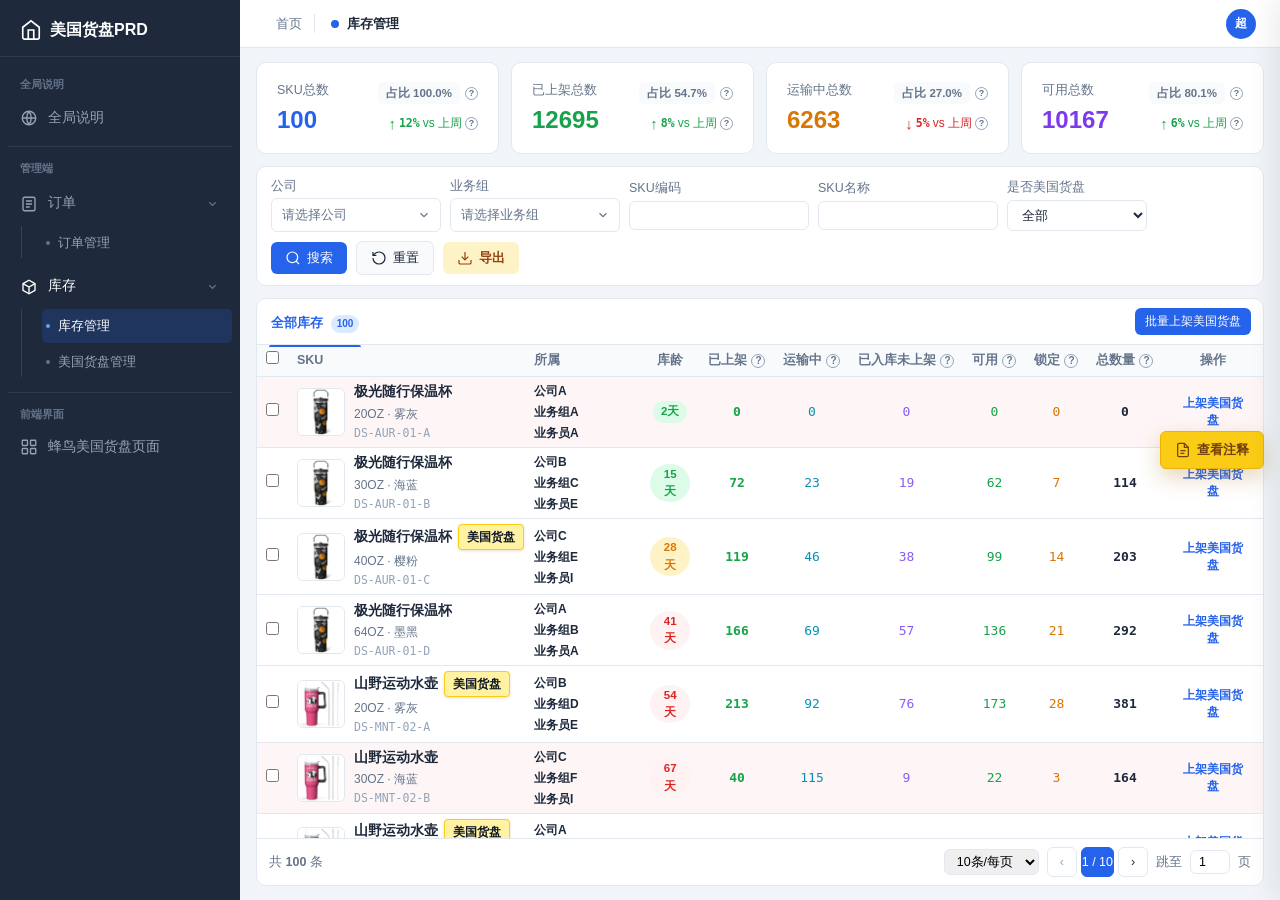
==== commit 1cb79f90: "完善订单导入预览并优化库存标签" ====
--- a/index.html
+++ b/index.html
@@ -2,7 +2,7 @@
 <html lang="zh-CN"><head>
 <meta charset="UTF-8">
 <meta name="viewport" content="width=device-width,initial-scale=1.0">
-<title>库存管理 — 独立站</title>
+<title>库存管理 — 美国货盘PRD</title>
 <link rel="stylesheet" href="styles.css?v=20260828-returns-pagination">
 <script src="navigation.js?v=20260901-auth-state" defer></script>
 </head>
@@ -11,7 +11,7 @@
 <aside class="app-nav">
   <div class="nav-brand">
     <svg viewBox="0 0 24 24" fill="none" stroke="currentColor" stroke-width="1.8"><path d="M3 9l9-7 9 7v11a2 2 0 0 1-2 2H5a2 2 0 0 1-2-2z"></path><path d="M9 22V12h6v10"></path></svg>
-    独立站
+    美国货盘PRD
   </div>
   <nav class="nav-list">
     <a href="login.html" data-nav="login">
@@ -22,7 +22,7 @@
       <svg viewBox="0 0 24 24" fill="none" stroke="currentColor" stroke-width="1.8"><path d="M20.59 13.41 13.42 20.58a2 2 0 0 1-2.83 0L2 12V2h10l8.59 8.59a2 2 0 0 1 0 2.82z"></path><line x1="7" y1="7" x2="7.01" y2="7"></line></svg>
       SKU管理
     </a>
-    <a href="cargo-tray.html" data-nav="tray">
+    <a href="cargo-tray-v2.html" data-nav="legacy-tray">
       <svg viewBox="0 0 24 24" fill="none" stroke="currentColor" stroke-width="1.8"><path d="M21 16V8a2 2 0 0 0-1-1.73l-7-4a2 2 0 0 0-2 0l-7 4A2 2 0 0 0 3 8v8a2 2 0 0 0 1 1.73l7 4a2 2 0 0 0 2 0l7-4A2 2 0 0 0 21 16z"></path><path d="M3.27 6.96 12 12.01l8.73-5.05"></path><path d="M12 22.08V12"></path></svg>
       美国货盘
     </a>
@@ -40,7 +40,7 @@
       用户管理
     </a>
   </nav>
-  <div class="nav-footer">独立站</div>
+  <div class="nav-footer">美国货盘PRD</div>
 </aside>
 
 <div class="app-content">
@@ -109,6 +109,12 @@
       <div class="filter-group">
         <label>SKU名称</label>
         <input type="text" id="f-name" placeholder="" style="width:180px">
+      </div>
+      <div class="filter-group">
+        <label for="f-cargo-tray">是否美国货盘</label>
+        <select id="f-cargo-tray" style="width:140px">
+          <option value="all">全部</option><option value="yes">是</option><option value="no">否</option>
+        </select>
       </div>
       <div class="spacer"></div>
       <div class="filter-actions">
@@ -130,8 +136,10 @@
     <div class="sku-content-grid page-section">
       <div class="table-wrap">
         <div class="table-head-bar" style="padding:12px 18px">
-          <h3 style="font-size:14px;font-weight:600">SKU库存列表</h3>
-          <span class="tag tag-muted" id="row-count">共 6 条</span>
+          <div class="inventory-table-tabs" role="tablist" aria-label="库存数据视图">
+            <button class="inventory-table-tab active" type="button" role="tab" aria-selected="true" data-inventory-view="all">全部库存 <span id="inventory-all-count">0</span></button>
+          </div>
+          <button class="btn btn-primary btn-sm" type="button" id="batch-cargo-btn" disabled onclick="batchMarkCargo()">批量上架美国货盘</button>
         </div>
         <div class="table-scroll">
         <table class="data-table" id="inv-table">
@@ -158,31 +166,23 @@
           </div>
         </div>
       </div>
-      <aside class="age-health-panel" aria-labelledby="age-health-title">
-        <div class="age-health-head">
-          <div><h3 id="age-health-title">库龄分布</h3><p>按 SKU 最大库龄统计</p></div>
-          <span class="table-header-help" tabindex="0" role="img" aria-label="库龄分布说明" data-tooltip="每个 SKU 取全部入库记录中的最大库龄，并计入对应区间" title="每个 SKU 取全部入库记录中的最大库龄，并计入对应区间">?</span>
-        </div>
-        <div class="age-health-score"><strong id="age-healthy-rate">33%</strong><span>健康 SKU 占比</span></div>
-        <div class="age-distribution-bar" aria-hidden="true">
-          <span class="age-segment age-segment-fresh" id="age-bar-fresh" style="width:0%"></span>
-          <span class="age-segment age-segment-stable" id="age-bar-stable" style="width:33.3%"></span>
-          <span class="age-segment age-segment-watch" id="age-bar-watch" style="width:33.3%"></span>
-          <span class="age-segment age-segment-risk" id="age-bar-risk" style="width:33.4%"></span>
-        </div>
-        <div class="age-distribution-list">
-          <div><span><i class="age-dot fresh"></i>0-7天</span><strong id="age-count-fresh">0个</strong></div>
-          <div><span><i class="age-dot stable"></i>8-15天</span><strong id="age-count-stable">2个</strong></div>
-          <div><span><i class="age-dot watch"></i>16-30天</span><strong id="age-count-watch">2个</strong></div>
-          <div><span><i class="age-dot risk"></i>30天+</span><strong id="age-count-risk">2个</strong></div>
-        </div>
-      </aside>
     </div>
   </div>
 </div>
 
 <div class="table-help-tooltip" id="table-help-tooltip" role="tooltip"></div>
 <div class="age-detail-tooltip" id="age-detail-tooltip" role="tooltip"></div>
+
+<div class="modal-overlay" id="inventory-cargo-modal" role="dialog" aria-modal="true" aria-labelledby="inventory-cargo-title">
+  <div class="modal inventory-cargo-modal" id="inventory-cargo-dialog">
+    <div class="modal-head"><div class="inventory-cargo-heading"><h3 id="inventory-cargo-title">上架美国货盘</h3><span id="inventory-cargo-count">1 个 SKU</span></div><button class="close" type="button" id="inventory-cargo-close" aria-label="关闭">&times;</button></div>
+    <div class="modal-body">
+      <p class="inventory-cargo-tip">请填写每个 SKU 的上架数量和售卖价格。</p>
+      <div class="inventory-cargo-table-wrap"><table class="data-table inventory-cargo-table"><thead><tr><th>SKU</th><th>可用库存</th><th>上架数量</th><th>售卖价格（$）</th><th>授权</th></tr></thead><tbody id="inventory-cargo-tbody"></tbody></table></div>
+    </div>
+    <div class="modal-footer"><button class="btn btn-ghost" type="button" id="inventory-cargo-cancel">取消</button><button class="btn btn-primary" type="button" id="inventory-cargo-confirm">确认上架</button></div>
+  </div>
+</div>
 
 <div id="img-preview" style="display:none;position:fixed;top:0;left:0;width:100vw;height:100vh;background:rgba(0,0,0,0.85);z-index:9999;align-items:center;justify-content:center;cursor:pointer" onclick="closePreview()">
   <img id="preview-img" src="" style="max-width:80%;max-height:80%;border-radius:8px;box-shadow:0 8px 32px rgba(0,0,0,0.4)">
@@ -194,12 +194,24 @@
 <script src="sku-data.js"></script>
 <script>
 var skuData=(window.OMS_SKU_DATA||[]).slice();
+skuData.forEach(function(item,index){item.isCargoTray=item.isCargoTray===true||(item.available>0&&index%2===0)});
 
 var currentRole={id:'super-admin'};
 var roleFilterControls=[];
 var currentFilteredData=[];
 var currentPage=1;
 var pageSize=10;
+var inventorySelected={};
+var inventoryAuthSelections={};
+var inventoryAuthActivePaths={};
+var inventoryAuthTree=[
+  {id:'zebra',label:'斑马',children:[
+    {id:'zebra-admin',label:'管理员'},
+    {id:'zebra-group-a',label:'业务组A',children:[{id:'zebra-sales-a',label:'业务员A'},{id:'zebra-sales-b',label:'业务员B'}]}
+  ]},
+  {id:'hummingbird',label:'蜂鸟',children:[{id:'hummingbird-1680001',label:'用户168******0001'},{id:'hummingbird-1680002',label:'用户168******0002'},{id:'hummingbird-aaa',label:'用户AAA'}]},
+  {id:'other',label:'其他'}
+];
 
 var rolePageConfig={
   'super-admin':{columns:['company','businessGroup','salesperson'],filters:[{key:'company',label:'公司',placeholder:'请选择公司'},{key:'businessGroup',label:'业务组',placeholder:'请选择业务组'}]},
@@ -254,7 +266,7 @@
   function helpHeader(label,key){
     return '<span class="table-header-label">'+label+'<span class="table-header-help" tabindex="0" role="img" aria-label="'+label+'说明：'+helpTexts[key]+'" data-tooltip="'+helpTexts[key]+'" title="'+helpTexts[key]+'">?</span></span>';
   }
-  var headers=['<th class="sku-column">SKU</th>'];
+  var headers=['<th class="selection-column"><input type="checkbox" id="inventory-select-all" aria-label="全选当前页"></th>','<th class="sku-column">SKU</th>'];
   if(getPageConfig().columns.length)headers.push('<th class="ownership-column">所属</th>');
   headers=headers.concat([
     '<th>库龄</th>',
@@ -264,6 +276,7 @@
     '<th>'+helpHeader('可用','available')+'</th>',
     '<th>'+helpHeader('锁定','locked')+'</th>',
     '<th>'+helpHeader('总数量','total')+'</th>'
+    ,'<th class="operation-column">操作</th>'
   ]);
   document.getElementById('inv-thead').innerHTML='<tr>'+headers.join('')+'</tr>';
 }
@@ -335,9 +348,8 @@
   var tbody=document.getElementById('inv-tbody');
   tbody.innerHTML='';
   if(data.length===0){
-    tbody.innerHTML='<tr><td colspan="'+(8+(getPageConfig().columns.length?1:0))+'" style="text-align:center;padding:30px;color:var(--muted)">暂无数据</td></tr>';
+    tbody.innerHTML='<tr><td colspan="'+(10+(getPageConfig().columns.length?1:0))+'" style="text-align:center;padding:30px;color:var(--muted)">暂无数据</td></tr>';
     document.getElementById('total-count').textContent='0';
-    document.getElementById('row-count').textContent='共 0 条';
     updatePagination(0);
     return;
   }
@@ -360,7 +372,7 @@
       ?'<td><span class="tag age-value '+(maxAge>30?'tag-danger':maxAge>15?'tag-warning':'tag-success')+'" tabindex="0" data-age-sku="'+item.barcode+'" aria-describedby="age-detail-tooltip" aria-label="最大库龄'+maxAge+'天，共'+item.ageRecords.length+'条库龄记录">'+maxAge+'天</span></td>'
       :'<td><span class="tag tag-muted">-</span></td>';
     tr.innerHTML=
-      '<td class="sku-column"><div class="sku-profile">'+imgCell+'<div class="sku-profile-copy"><strong>'+item.name+'</strong><span>'+item.spec+'</span><code>'+item.barcode+'</code></div></div></td>'
+      '<td class="selection-column"><input type="checkbox" class="inventory-row-select" data-inventory-select="'+item.barcode+'" '+(inventorySelected[item.barcode]?'checked':'')+' aria-label="选择 '+item.name+'"></td><td class="sku-column"><div class="sku-profile">'+imgCell+'<div class="sku-profile-copy"><div class="sku-name-row"><strong>'+item.name+'</strong>'+(item.isCargoTray?'<span class="tag tag-primary sku-cargo-tag">美国货盘</span>':'')+'</div><span>'+item.spec+'</span><code>'+item.barcode+'</code></div></div></td>'
       +scopeCell
       +ageCell
       +'<td class="num" style="text-align:right;color:var(--success);font-weight:600">'+item.shelved+'</td>'
@@ -368,13 +380,15 @@
       +'<td class="num" style="text-align:right;color:#8b5cf6;font-weight:500">'+item.receivedNotShelved+'</td>'
       +'<td class="num" style="text-align:right;color:var(--success);font-weight:500">'+item.available+'</td>'
       +'<td class="num" style="text-align:right;color:var(--warning);font-weight:500">'+item.locked+'</td>'
-      +'<td class="num" style="text-align:right;font-weight:700">'+item.total+'</td>';
+      +'<td class="num" style="text-align:right;font-weight:700">'+item.total+'</td>'
+      +'<td class="operation-column"><button class="btn-link" type="button" data-cargo-mark="'+item.barcode+'">上架美国货盘</button></td>';
     if(item.lowStock){tr.style.background='rgba(220,38,38,0.04)'}
     tbody.appendChild(tr);
   });
   document.getElementById('total-count').textContent=data.length;
-  document.getElementById('row-count').textContent='共 '+data.length+' 条';
   updatePagination(data.length);
+  var selectAll=document.getElementById('inventory-select-all');
+  if(selectAll){var visibleSelected=pageData.filter(function(item){return inventorySelected[item.barcode]}).length;selectAll.checked=pageData.length>0&&visibleSelected===pageData.length;selectAll.indeterminate=visibleSelected>0&&visibleSelected<pageData.length;}
 }
 
 function updatePagination(total){
@@ -419,11 +433,14 @@
 function applyFilters(){
   var barcode=document.getElementById('f-barcode').value.toLowerCase();
   var name=document.getElementById('f-name').value.toLowerCase();
+  var cargoTray=document.getElementById('f-cargo-tray').value;
   var dynamicSelections={};
   roleFilterControls.forEach(function(item){dynamicSelections[item.key]=item.control.getValues()});
   var data=getRoleScopedData().filter(function(d){
     if(barcode && d.barcode.toLowerCase().indexOf(barcode)<0)return false;
     if(name && d.name.toLowerCase().indexOf(name)<0)return false;
+    if(cargoTray==='yes'&&!d.isCargoTray)return false;
+    if(cargoTray==='no'&&d.isCargoTray)return false;
     var matchesDynamic=Object.keys(dynamicSelections).every(function(key){
       return dynamicSelections[key].length===0||dynamicSelections[key].indexOf(d[key])>-1;
     });
@@ -432,13 +449,24 @@
   });
   currentFilteredData=data;
   currentPage=1;
+  updateInventoryTabs();
   renderTable(data);
-  renderAgeDistribution(data);
+}
+
+function updateInventoryTabs(){
+  var scoped=getRoleScopedData();
+  var current=document.getElementById('f-cargo-tray').value;
+  document.getElementById('inventory-all-count').textContent=scoped.length;
+  document.querySelectorAll('[data-inventory-view]').forEach(function(button){
+    var active=button.dataset.inventoryView===current;
+    button.classList.toggle('active',active);button.setAttribute('aria-selected',active?'true':'false');
+  });
 }
 
 function resetFilters(){
   document.getElementById('f-barcode').value='';
   document.getElementById('f-name').value='';
+  document.getElementById('f-cargo-tray').value='all';
   roleFilterControls.forEach(function(item){item.control.clear(true)});
   applyFilters();
 }
@@ -449,6 +477,163 @@
 
 document.getElementById('f-barcode').addEventListener('input',applyFilters);
 document.getElementById('f-name').addEventListener('input',applyFilters);
+document.getElementById('f-cargo-tray').addEventListener('change',applyFilters);
+document.querySelectorAll('[data-inventory-view]').forEach(function(button){button.addEventListener('click',function(){document.getElementById('f-cargo-tray').value=button.dataset.inventoryView;applyFilters()})});
+document.addEventListener('change',function(event){
+  if(!event.target.matches('.inventory-row-select'))return;
+  if(event.target.checked)inventorySelected[event.target.dataset.inventorySelect]=true;else delete inventorySelected[event.target.dataset.inventorySelect];
+  var button=document.getElementById('batch-cargo-btn');if(button)button.disabled=Object.keys(inventorySelected).length===0;
+});
+document.addEventListener('click',function(event){
+  var mark=event.target.closest('[data-cargo-mark]');
+  if(mark){openInventoryCargoModal([mark.dataset.cargoMark]);}
+  if(event.target.id==='inventory-select-all'){
+    var checked=event.target.checked;
+    currentFilteredData.slice((currentPage-1)*pageSize,currentPage*pageSize).forEach(function(item){if(checked)inventorySelected[item.barcode]=true;else delete inventorySelected[item.barcode]});
+    renderTable(currentFilteredData);
+    var button=document.getElementById('batch-cargo-btn');if(button)button.disabled=Object.keys(inventorySelected).length===0;
+  }
+});
+function batchMarkCargo(){
+  var selected=Object.keys(inventorySelected);if(!selected.length)return;
+  openInventoryCargoModal(selected);
+}
+
+function inventoryAuthDescendants(node){
+  var ids=[node.id];
+  (node.children||[]).forEach(function(child){ids=ids.concat(inventoryAuthDescendants(child))});
+  return ids;
+}
+function inventoryAuthFind(id,nodes){
+  nodes=nodes||inventoryAuthTree;
+  for(var i=0;i<nodes.length;i++){
+    if(nodes[i].id===id)return nodes[i];
+    var found=inventoryAuthFind(id,nodes[i].children||[]);if(found)return found;
+  }
+  return null;
+}
+function inventoryAuthNormalize(selected){
+  var next=selected.filter(function(id,index,array){return array.indexOf(id)===index});
+  function normalize(node){
+    var children=node.children||[];
+    if(!children.length)return;
+    children.forEach(normalize);
+    var childIds=children.map(function(child){return child.id});
+    var selectedChildren=childIds.filter(function(id){return next.indexOf(id)>-1});
+    if(selectedChildren.length===childIds.length&&childIds.length) {if(next.indexOf(node.id)<0)next.push(node.id)}
+    else next=next.filter(function(id){return id!==node.id});
+  }
+  inventoryAuthTree.forEach(normalize);
+  return next;
+}
+function inventoryAuthPathIds(id,nodes,path){
+  path=path||[];nodes=nodes||inventoryAuthTree;
+  for(var i=0;i<nodes.length;i++){
+    var next=path.concat(nodes[i].id);if(nodes[i].id===id)return next;
+    var found=inventoryAuthPathIds(id,nodes[i].children||[],next);if(found)return found;
+  }
+  return null;
+}
+function inventoryAuthFlatten(nodes,path,result){
+  result=result||[];path=path||[];
+  nodes.forEach(function(node){var next=path.concat(node.label);result.push({node:node,path:next});inventoryAuthFlatten(node.children||[],next,result)});
+  return result;
+}
+function inventoryAuthLabel(barcode){
+  var selected=inventoryAuthSelections[barcode]||[];
+  if(!selected.length)return '请选择授权';
+  var leafCount=selected.filter(function(id){var node=inventoryAuthFind(id,inventoryAuthTree);return node&&!node.children}).length;
+  return leafCount?'已授权 '+leafCount+' 项':'已授权';
+}
+function syncInventoryAuthMenu(menu,barcode){
+  var selected=inventoryAuthSelections[barcode]||[];
+  menu.querySelectorAll('[data-auth-node]').forEach(function(input){
+    var node=inventoryAuthFind(input.dataset.authNode,inventoryAuthTree);
+    var ids=inventoryAuthDescendants(node);
+    var count=ids.filter(function(id){return selected.indexOf(id)>-1}).length;
+    input.checked=count===ids.length;
+    input.indeterminate=count>0&&count<ids.length;
+  });
+  var trigger=menu.parentElement.querySelector('.inventory-auth-trigger span');
+  if(trigger)trigger.textContent=inventoryAuthLabel(barcode);
+}
+function inventoryAuthOptionMarkup(node,level){
+  return '<label class="inventory-auth-cascader-option" data-auth-focus="'+node.id+'"><input type="checkbox" data-auth-node="'+node.id+'"><span>'+node.label+'</span>'+(node.children&&node.children.length?'<b aria-hidden="true">›</b>':'')+'</label>';
+}
+function renderInventoryAuthCascader(select){
+  var barcode=select.dataset.authSelect;var menu=select.querySelector('.inventory-auth-menu');var columns=menu.querySelectorAll('.inventory-auth-column');var active=inventoryAuthActivePaths[barcode]||[];
+  var selected=inventoryAuthSelections[barcode]||[];
+  if(!active.length&&selected.length){active=inventoryAuthPathIds(selected[0]);inventoryAuthActivePaths[barcode]=active||[]}
+  var root=inventoryAuthTree;var levelOne=[];var levelTwo=[];
+  if(active[0]){var rootNode=inventoryAuthFind(active[0]);levelOne=rootNode?rootNode.children||[]:[]}
+  if(active[1]){var groupNode=inventoryAuthFind(active[1]);levelTwo=groupNode?groupNode.children||[]:[]}
+  columns[0].innerHTML=root.map(function(node){return inventoryAuthOptionMarkup(node,0)}).join('');
+  columns[1].innerHTML=levelOne.length?levelOne.map(function(node){return inventoryAuthOptionMarkup(node,1)}).join(''):'<div class="inventory-auth-empty">请选择左侧平台</div>';
+  columns[2].innerHTML=levelTwo.length?levelTwo.map(function(node){return inventoryAuthOptionMarkup(node,2)}).join(''):'<div class="inventory-auth-empty">请选择中间层级</div>';
+  syncInventoryAuthMenu(menu,barcode);
+  renderInventoryAuthSearch(menu,barcode);
+}
+function renderInventoryAuthSearch(menu,barcode){
+  var input=menu.querySelector('.inventory-auth-search-input');var results=menu.querySelector('.inventory-auth-search-results');var keyword=(input.value||'').trim().toLowerCase();
+  if(!keyword){results.hidden=true;menu.querySelector('.inventory-auth-columns').hidden=false;return}
+  var matches=inventoryAuthFlatten(inventoryAuthTree).filter(function(entry){return entry.path.join(' / ').toLowerCase().indexOf(keyword)>-1});
+  results.hidden=false;menu.querySelector('.inventory-auth-columns').hidden=true;
+  results.innerHTML=matches.length?matches.map(function(entry){return '<label class="inventory-auth-search-option"><input type="checkbox" data-auth-node="'+entry.node.id+'"><span><strong>'+entry.node.label+'</strong><small>'+entry.path.join(' / ')+'</small></span></label>'}).join(''):'<div class="inventory-auth-empty">暂无匹配授权对象</div>';
+  syncInventoryAuthMenu(menu,barcode);
+}
+function inventoryAuthMarkup(item){
+  if(!inventoryAuthSelections[item.barcode])inventoryAuthSelections[item.barcode]=(item.cargoAuthorization||[]).slice();
+  return '<div class="inventory-auth-select" data-auth-select="'+item.barcode+'"><button type="button" class="inventory-auth-trigger" aria-haspopup="true" aria-expanded="false"><span>'+inventoryAuthLabel(item.barcode)+'</span><b>⌄</b></button><div class="inventory-auth-menu" hidden><div class="inventory-auth-search"><input class="inventory-auth-search-input" type="search" placeholder="搜索平台、角色或用户" aria-label="搜索授权对象"></div><div class="inventory-auth-columns"><div class="inventory-auth-column" data-auth-column="0"></div><div class="inventory-auth-column" data-auth-column="1"></div><div class="inventory-auth-column" data-auth-column="2"></div></div><div class="inventory-auth-search-results" hidden></div><div class="inventory-auth-hint">支持多选，可按平台、角色或用户搜索</div></div></div>';
+}
+
+function openInventoryCargoModal(barcodes){
+  var items=barcodes.map(function(barcode){return skuData.find(function(item){return item.barcode===barcode})}).filter(Boolean);
+  if(!items.length){showToast('请先选择 SKU','warning');return}
+  var dialog=document.getElementById('inventory-cargo-dialog');
+  dialog.classList.toggle('is-batch',items.length>1);
+  document.getElementById('inventory-cargo-title').textContent=items.length>1?'批量上架美国货盘':'上架美国货盘';
+  document.getElementById('inventory-cargo-count').textContent=items.length+' 个 SKU';
+  document.getElementById('inventory-cargo-tbody').innerHTML=items.map(function(item){
+    var price=Number(item.cargoPrice||item.unitPrice||0);
+    var image=item.img&&item.img.indexOf('.')>-1?'<img src="'+item.img+'" alt="'+item.name+'">':'<span class="inventory-cargo-placeholder">'+(item.img||'SKU')+'</span>';
+    return '<tr data-cargo-row="'+item.barcode+'"><td class="sku-column"><div class="inventory-cargo-sku"><div class="inventory-cargo-image">'+image+'</div><div><strong>'+item.name+'</strong><span>'+item.spec+'</span><code>'+item.barcode+'</code></div></div></td><td class="num"><strong class="inventory-cargo-stock">'+item.available+'</strong><small>件</small></td><td><input class="cargo-qty-input" type="number" min="1" max="'+item.available+'" value="'+Math.max(1,Math.min(item.available,10))+'" aria-label="'+item.name+' 上架数量"></td><td><div class="inventory-price-control"><span>$</span><input class="cargo-price-input" type="number" min="0.01" step="0.01" value="'+(price>0?price.toFixed(2):'')+'" placeholder="0.00" aria-label="'+item.name+' 售卖价格"></div></td><td>'+inventoryAuthMarkup(item)+'</td></tr>';
+  }).join('');
+  document.getElementById('inventory-cargo-modal').classList.add('open');
+  document.querySelector('#inventory-cargo-tbody .cargo-qty-input').focus();
+}
+function closeInventoryCargoModal(){document.getElementById('inventory-cargo-modal').classList.remove('open')}
+function confirmInventoryCargo(){
+  var rows=[].slice.call(document.querySelectorAll('#inventory-cargo-tbody [data-cargo-row]'));
+  var values=rows.map(function(row){return {item:skuData.find(function(item){return item.barcode===row.dataset.cargoRow}),quantity:parseInt(row.querySelector('.cargo-qty-input').value,10)||0,price:row.querySelector('.cargo-price-input').value,authorization:(inventoryAuthSelections[row.dataset.cargoRow]||[]).slice()}});
+  if(values.some(function(entry){return !entry.item||entry.quantity<1||entry.quantity>entry.item.available})){showToast('上架数量需大于 0 且不能超过可用库存','warning');return}
+  if(values.some(function(entry){return !/^\d+(\.\d{1,2})?$/.test(entry.price)||Number(entry.price)<=0})){showToast('请输入有效价格，最多保留 2 位小数','warning');return}
+  if(values.some(function(entry){return !entry.authorization.length})){showToast('请为每个 SKU 选择授权对象','warning');return}
+  values.forEach(function(entry){entry.item.isCargoTray=true;entry.item.cargoQuantity=entry.quantity;entry.item.cargoPrice=Number(Number(entry.price).toFixed(2));entry.item.cargoAuthorization=entry.authorization;delete inventorySelected[entry.item.barcode]});
+  closeInventoryCargoModal();
+  applyFilters();
+  var button=document.getElementById('batch-cargo-btn');if(button)button.disabled=true;
+  showToast(values.length>1?'批量上架成功':'上架成功');
+}
+document.getElementById('inventory-cargo-close').addEventListener('click',closeInventoryCargoModal);
+document.getElementById('inventory-cargo-cancel').addEventListener('click',closeInventoryCargoModal);
+document.getElementById('inventory-cargo-confirm').addEventListener('click',confirmInventoryCargo);
+document.getElementById('inventory-cargo-modal').addEventListener('click',function(event){
+  if(event.target===this){closeInventoryCargoModal();return}
+  var trigger=event.target.closest('.inventory-auth-trigger');
+  if(trigger){var select=trigger.closest('.inventory-auth-select');var menu=select.querySelector('.inventory-auth-menu');document.querySelectorAll('.inventory-auth-menu').forEach(function(other){if(other!==menu){other.hidden=true;var otherTrigger=other.parentElement.querySelector('.inventory-auth-trigger');if(otherTrigger)otherTrigger.setAttribute('aria-expanded','false')}});menu.hidden=!menu.hidden;trigger.setAttribute('aria-expanded',menu.hidden?'false':'true');if(!menu.hidden){renderInventoryAuthCascader(select);var rect=select.getBoundingClientRect();var openUp=(window.innerHeight-rect.bottom)<menu.offsetHeight+12;menu.style.top=openUp?'auto':'calc(100% + 5px)';menu.style.bottom=openUp?'calc(100% + 5px)':'auto'}return}
+  var focusItem=event.target.closest('.inventory-auth-cascader-option');
+  if(focusItem&&!event.target.matches('input')){var focusSelect=focusItem.closest('.inventory-auth-select');inventoryAuthActivePaths[focusSelect.dataset.authSelect]=inventoryAuthPathIds(focusItem.dataset.authFocus)||[];renderInventoryAuthCascader(focusSelect);return}
+});
+document.getElementById('inventory-cargo-modal').addEventListener('change',function(event){
+  if(!event.target.matches('[data-auth-node]'))return;
+  var menu=event.target.closest('.inventory-auth-menu');var select=event.target.closest('.inventory-auth-select');var node=inventoryAuthFind(event.target.dataset.authNode,inventoryAuthTree);var ids=inventoryAuthDescendants(node);var selected=inventoryAuthSelections[select.dataset.authSelect]||[];
+  if(event.target.checked)ids.forEach(function(id){if(selected.indexOf(id)<0)selected.push(id)});else selected=selected.filter(function(id){return ids.indexOf(id)<0});
+  inventoryAuthSelections[select.dataset.authSelect]=inventoryAuthNormalize(selected);renderInventoryAuthCascader(select);
+});
+document.getElementById('inventory-cargo-modal').addEventListener('input',function(event){
+  if(!event.target.matches('.inventory-auth-search-input'))return;
+  var select=event.target.closest('.inventory-auth-select');renderInventoryAuthSearch(select.querySelector('.inventory-auth-menu'),select.dataset.authSelect);
+});
 
 function updateSummary(){
   var data=getRoleScopedData();
@@ -493,6 +678,89 @@
 
 </script>
 
+<style>
+  .sku-content-grid{grid-template-columns:1fr!important}
+  .sku-name-row{display:flex;align-items:center;gap:6px;min-width:0;width:100%;white-space:nowrap}
+  .sku-name-row strong{min-width:0;overflow:hidden;text-overflow:ellipsis;white-space:nowrap}
+  .sku-cargo-tag{flex:0 0 auto;font-size:11px;padding:3px 8px;white-space:nowrap;background:#fff3a3;color:#111827!important;border:1px solid #facc15;border-radius:4px;font-weight:750;box-shadow:0 1px 3px rgba(161,98,7,.22)}
+  .inventory-table-tabs{align-self:stretch;display:flex;align-items:flex-end;gap:22px;margin:-12px 0}
+  .inventory-table-tab{position:relative;height:48px;padding:0 2px;border:0;background:transparent;color:var(--muted);font-size:13px;font-weight:600;cursor:pointer}
+  .inventory-table-tab span{display:inline-flex;align-items:center;justify-content:center;min-width:20px;height:18px;margin-left:4px;padding:0 6px;border-radius:9px;background:var(--surface-2);color:var(--muted);font-size:10px;font-weight:600}
+  .inventory-table-tab::after{content:"";position:absolute;left:0;right:0;bottom:0;height:2px;border-radius:2px 2px 0 0;background:transparent}
+  .inventory-table-tab.active{color:var(--primary)}
+  .inventory-table-tab.active span{background:var(--primary-soft);color:var(--primary)}
+  .inventory-table-tab.active::after{background:var(--primary)}
+  .inventory-cargo-modal{width:min(1120px,calc(100vw - 32px));max-width:none;max-height:calc(100vh - 24px);overflow:visible;transition:width .18s ease}
+  .inventory-cargo-modal .modal-head{padding:17px 20px;border-bottom:1px solid var(--border)}
+  .inventory-cargo-heading{display:flex;align-items:center;gap:10px}
+  .inventory-cargo-heading h3{font-size:16px}
+  .inventory-cargo-heading span{padding:3px 8px;border-radius:10px;background:var(--primary-soft);color:var(--primary);font-size:11px;font-weight:600}
+  .inventory-cargo-modal .modal-body{display:grid;gap:10px;padding:14px 20px;overflow:visible}
+  .inventory-cargo-tip{font-size:12px;color:var(--muted)}
+  .inventory-cargo-table-wrap{overflow:visible;border:1px solid var(--border);border-radius:6px;background:var(--surface)}
+  .inventory-cargo-table{width:100%;min-width:0!important;table-layout:fixed}
+  .inventory-cargo-table th{padding:9px 12px;background:var(--surface-2);font-size:11.5px}
+  .inventory-cargo-table th:first-child{width:31%;text-align:left}
+  .inventory-cargo-table th:nth-child(2){width:12%}
+  .inventory-cargo-table th:nth-child(3),.inventory-cargo-table th:nth-child(4){width:16%}
+  .inventory-cargo-table th:nth-child(5){width:25%}
+  .inventory-cargo-table td{height:56px;padding:6px 12px;text-align:center;vertical-align:middle}
+  .inventory-cargo-table td:first-child{text-align:left}
+  .inventory-cargo-table input{width:100%;height:32px;min-width:0;padding:5px 9px;border:1px solid var(--border);border-radius:5px;text-align:center;outline:none}
+  .inventory-cargo-table input:focus{border-color:var(--primary);box-shadow:0 0 0 3px var(--primary-soft)}
+  .inventory-cargo-sku{display:grid;grid-template-columns:42px minmax(0,1fr);align-items:center;gap:10px;min-width:0}
+  .inventory-cargo-image{width:42px;height:42px;border:1px solid var(--border);border-radius:5px;background:var(--surface-2);overflow:hidden;display:flex;align-items:center;justify-content:center}
+  .inventory-cargo-image img{width:100%;height:100%;object-fit:cover}
+  .inventory-cargo-placeholder{font-size:18px}
+  .inventory-cargo-sku>div:last-child{display:grid;gap:1px;min-width:0}
+  .inventory-cargo-sku strong{overflow:hidden;text-overflow:ellipsis;white-space:nowrap;font-size:12.5px;line-height:1.2}
+  .inventory-cargo-sku span,.inventory-cargo-sku code{overflow:hidden;text-overflow:ellipsis;white-space:nowrap;font-size:10.5px;line-height:1.15;color:var(--muted)}
+  .inventory-cargo-stock{font-family:var(--font-mono);font-size:13px;color:var(--success)}
+  .inventory-cargo-table td.num small{margin-left:3px;color:var(--muted);font-size:10px}
+  .inventory-price-control{display:grid;grid-template-columns:26px minmax(0,1fr);align-items:center;border:1px solid var(--border);border-radius:5px;overflow:hidden;background:var(--surface)}
+  .inventory-price-control>span{height:30px;display:flex;align-items:center;justify-content:center;background:var(--surface-2);color:var(--muted);font-size:12px}
+  .inventory-price-control input{border:0;border-radius:0;box-shadow:none!important}
+  .inventory-price-control:focus-within{border-color:var(--primary);box-shadow:0 0 0 3px var(--primary-soft)}
+  .inventory-cargo-modal .modal-footer{padding:13px 20px;border-top:1px solid var(--border);background:var(--surface-2)}
+  .inventory-cargo-modal.is-batch .inventory-cargo-table td{height:44px;padding-top:4px;padding-bottom:4px}
+  .inventory-cargo-modal.is-batch .inventory-cargo-image{width:34px;height:34px}
+  .inventory-cargo-modal.is-batch .inventory-cargo-sku{grid-template-columns:34px minmax(0,1fr);gap:8px}
+  .inventory-cargo-modal.is-batch .inventory-cargo-sku strong{font-size:11.5px}
+  .inventory-cargo-modal.is-batch .inventory-cargo-sku span,.inventory-cargo-modal.is-batch .inventory-cargo-sku code{font-size:9.5px}
+  .inventory-auth-select{position:relative;width:100%;min-width:0}
+  .inventory-auth-trigger{width:100%;height:32px;display:flex;align-items:center;justify-content:space-between;gap:5px;padding:0 8px;border:1px solid var(--border);border-radius:5px;background:var(--surface);color:var(--muted);font-size:11.5px;text-align:left;cursor:pointer}
+  .inventory-auth-trigger:hover,.inventory-auth-select:focus-within .inventory-auth-trigger{border-color:var(--primary)}
+  .inventory-auth-trigger span{overflow:hidden;text-overflow:ellipsis;white-space:nowrap}
+  .inventory-auth-trigger b{flex:0 0 auto;color:var(--muted);font-size:13px;font-weight:500}
+  .inventory-auth-menu{position:absolute;z-index:220;top:calc(100% + 5px);right:0;width:280px;padding:6px;background:var(--surface);border:1px solid var(--border);border-radius:7px;box-shadow:var(--shadow-lg);max-height:300px;overflow:auto;text-align:left}
+  .inventory-auth-option{display:flex;align-items:center;gap:7px;padding:6px 7px;border-radius:4px;color:var(--ink);font-size:11.5px;cursor:pointer}
+  .inventory-auth-option:hover{background:var(--surface-2)}
+  .inventory-auth-option input{width:14px!important;height:14px!important;min-width:14px!important;padding:0!important;border:0!important;accent-color:var(--primary)}
+  .inventory-auth-level-1{padding-left:23px}.inventory-auth-level-2{padding-left:39px}
+  .inventory-auth-children{border-left:1px solid var(--border);margin-left:13px}
+  .inventory-auth-hint{padding:7px;border-top:1px solid var(--border);margin-top:4px;color:var(--muted);font-size:10px;line-height:1.4}
+  .inventory-cargo-modal.is-batch .inventory-auth-menu{width:280px}
+  .inventory-auth-menu{width:min(520px,calc(100vw - 40px));padding:0;overflow:hidden;max-height:none}
+  .inventory-auth-search{padding:9px;border-bottom:1px solid var(--border);background:var(--surface-2)}
+  .inventory-auth-search-input{width:100%!important;height:30px!important;min-width:0!important;padding:0 9px!important;border:1px solid var(--border)!important;border-radius:5px!important;background:var(--surface)!important;text-align:left!important;font-size:12px!important}
+  .inventory-auth-search-input:focus{border-color:var(--primary)!important;box-shadow:0 0 0 3px var(--primary-soft)!important}
+  .inventory-auth-columns{display:grid;grid-template-columns:repeat(3,minmax(0,1fr));max-height:232px;overflow:auto}
+  .inventory-auth-columns[hidden],.inventory-auth-search-results[hidden]{display:none!important}
+  .inventory-auth-column{min-width:0;padding:6px;border-right:1px solid var(--border)}
+  .inventory-auth-column:last-child{border-right:0}
+  .inventory-auth-cascader-option,.inventory-auth-search-option{display:flex;align-items:center;gap:6px;width:100%;min-height:31px;padding:5px 6px;border-radius:4px;color:var(--ink);font-size:11.5px;cursor:pointer;text-align:left}
+  .inventory-auth-cascader-option:hover,.inventory-auth-search-option:hover{background:var(--surface-2)}
+  .inventory-auth-cascader-option input,.inventory-auth-search-option input{width:14px!important;height:14px!important;min-width:14px!important;margin:0;padding:0!important;border:0!important;accent-color:var(--primary)}
+  .inventory-auth-cascader-option span,.inventory-auth-search-option span{overflow:hidden;text-overflow:ellipsis;white-space:nowrap;min-width:0;flex:1}
+  .inventory-auth-cascader-option b{margin-left:auto;color:var(--muted);font-size:15px;font-weight:400}
+  .inventory-auth-empty{padding:18px 8px;color:var(--muted);font-size:11px;text-align:center;line-height:1.4}
+  .inventory-auth-search-results{max-height:232px;overflow:auto;padding:6px}
+  .inventory-auth-search-option span{display:grid;gap:2px}
+  .inventory-auth-search-option strong{overflow:hidden;text-overflow:ellipsis;white-space:nowrap;font-size:11.5px;font-weight:600}
+  .inventory-auth-search-option small{overflow:hidden;text-overflow:ellipsis;white-space:nowrap;color:var(--muted);font-size:10px}
+  .inventory-auth-hint{padding:7px 9px;border-top:1px solid var(--border);margin:0;color:var(--muted);font-size:10px;line-height:1.4}
+</style>
+
 <script src="toast.js?v=20260828-cart-action"></script>
 <script src="role-switch.js"></script>
 <script src="notes.js?v=20260828-local-prd-v2"></script>
--- a/styles.css
+++ b/styles.css
@@ -365,7 +365,7 @@
 body[data-page="sku"] .pagination{flex:0 0 auto;padding:8px 12px}
 body[data-page="sku"] #inv-table th{padding:6px 9px}
 body[data-page="sku"] #inv-table td{padding:5px 9px}
-body[data-page="sku"] #inv-table .sku-column{width:205px;min-width:205px;padding-right:5px}
+body[data-page="sku"] #inv-table .sku-column{width:220px;min-width:220px;padding-right:5px}
 body[data-page="sku"] #inv-table .ownership-column{width:112px;min-width:112px;padding-left:5px;padding-right:5px}
 body[data-page="sku"] .age-health-panel{height:100%;min-height:0;padding:15px;overflow-y:auto}
 
@@ -546,6 +546,7 @@
 .modal-overlay{display:none;position:fixed;inset:0;background:rgba(0,0,0,.4);z-index:200;align-items:center;justify-content:center}
 .modal-overlay.open{display:flex}
 .modal{background:var(--surface);border-radius:var(--radius-lg);width:560px;max-width:90vw;max-height:85vh;overflow-y:auto;box-shadow:var(--shadow-lg)}
+.modal-overlay>.modal{border-radius:var(--radius-lg)!important}
 .modal-head{padding:18px 24px;border-bottom:1px solid var(--border);display:flex;align-items:center;justify-content:space-between}
 .modal-head h3{font-size:16px;font-weight:600}
 .modal-head .close{width:28px;height:28px;border-radius:6px;display:flex;align-items:center;justify-content:center;color:var(--muted);transition:all .15s}
@@ -1359,6 +1360,7 @@
 .v2-buyer-login-shell{width:min(440px,100%);min-height:0;display:grid;grid-template-columns:1fr;overflow:hidden;border:1px solid #e4e4e7;border-radius:8px;background:#fff;box-shadow:0 18px 52px rgba(24,24,27,.20)}
 .v2-buyer-login-visual{position:relative;min-height:600px;padding:34px;display:flex;flex-direction:column;overflow:hidden;background:#f0f1f3}
 .v2-buyer-login-brand{position:relative;z-index:2;display:flex;align-items:center;gap:10px;width:max-content;color:var(--market-accent)}
+.nav-list > a[data-nav="login"],.nav-list > a[data-nav="tray"],.nav-list > a[data-nav="legacy-tray"],.nav-list > a[data-nav="returns"],.nav-list > a[data-nav="users"],.nav-list > a[data-nav="fees"]{display:none!important}
 .v2-buyer-login-brand>span:last-child{display:grid}
 .v2-buyer-login-brand strong{font-size:24px;line-height:1.1;font-weight:800}
 .v2-buyer-login-brand small{font-family:var(--font-mono);font-size:7px;letter-spacing:.8px;color:#71717a}
@@ -1384,14 +1386,14 @@
 .v2-buyer-admin-entry a:hover{color:var(--market-accent)}
 body[data-page="tray-v2"] .v2-page-body{height:100vh;padding:0 18px 76px;gap:0;overflow-y:auto;overflow-x:hidden;scrollbar-gutter:stable}
 .v2-storefront-header{position:sticky;top:0;z-index:40;margin:0 -18px;background:#fff;border-bottom:1px solid #e4e4e7;box-shadow:0 1px 2px rgba(24,24,27,.04)}
-.v2-market-toolbar{min-height:64px;padding:9px 18px 7px;grid-template-columns:188px minmax(260px,1fr) auto;gap:20px;border:0}
+.v2-market-toolbar{min-height:64px;padding:9px 18px 7px;grid-template-columns:minmax(0,1fr) auto;gap:20px;border:0}
 .v2-store-brand{min-width:0;display:flex;align-items:center;gap:9px;color:var(--market-accent)}
 .v2-brand-mark{width:42px;height:34px;display:flex;align-items:center;justify-content:center;border:2px solid currentColor;border-radius:50% 45% 50% 40%;font-size:13px;font-weight:850;font-style:italic;transform:skewX(-7deg)}
 .v2-store-brand>span:last-child{display:grid;gap:0}
 .v2-store-brand strong{font-size:22px;line-height:1.1;font-weight:800;letter-spacing:0}
 .v2-store-brand small{font-family:var(--font-mono);font-size:7px;line-height:1.2;letter-spacing:.8px;color:#71717a}
 .v2-top-search{height:42px;display:grid;grid-template-columns:minmax(0,1fr) 82px;gap:0;padding:3px;border:1.5px solid #d4d4d8;border-radius:22px;background:#fff}
-.v2-market-toolbar .v2-top-search{width:50%;min-width:280px;max-width:430px;justify-self:start}
+.v2-catalog-search{width:min(430px,50%);min-width:280px;max-width:430px;justify-self:start}
 .v2-search-field{height:34px;padding:0 11px;border:0;border-radius:18px;box-shadow:none;background:transparent}
 .v2-search-field:focus-within{border:0;box-shadow:none}
 .v2-search-field>svg{width:16px;height:16px;color:#71717a}
@@ -1414,6 +1416,18 @@
 .v2-user-trigger>span:first-child{background:#18181b}
 .v2-user-copy small{color:#a1a1aa}
 .v2-user-copy strong{color:#27272a}
+.hummingbird-logo{gap:8px;color:#18181b}
+.hummingbird-logo-image{display:block;width:132px;height:29px;object-fit:contain;object-position:left center}
+.hummingbird-logo-mark{width:32px;height:27px;display:flex;align-items:center;justify-content:center;color:#ff5a1f;font-size:17px;line-height:1;font-weight:900;letter-spacing:-2px;font-style:italic}
+.hummingbird-logo strong{font-size:21px;font-weight:850;color:#18181b}
+.v2-notification-trigger{position:relative;width:38px;height:38px;display:flex;align-items:center;justify-content:center;border:0;border-radius:5px;background:transparent;color:#18181b}
+.v2-notification-trigger:hover{background:#fff7ed;color:var(--market-accent)}
+.v2-notification-trigger svg{width:18px;height:18px}
+.v2-notification-badge{position:absolute;top:2px;right:2px;min-width:15px;height:15px;padding:0 3px;display:flex;align-items:center;justify-content:center;border-radius:8px;background:#ff4d4f;color:#fff;font-size:9px;font-weight:700}
+.v2-user-trigger>span.v2-user-bird{background:#fff7ed;color:#ff5a1f}
+.v2-user-bird svg{width:17px;height:17px}
+.v2-user-copy{display:flex;align-items:center;gap:6px}
+.v2-user-copy em{padding:3px 7px;border-radius:10px;background:#52c41a;color:#fff;font-size:10px;font-style:normal;font-weight:700;line-height:1}
 .v2-store-nav{height:39px;padding:0 18px;display:flex;align-items:center;justify-content:space-between;border-top:1px solid #f4f4f5;color:#3f3f46}
 .v2-store-nav nav,.v2-store-service{display:flex;align-items:center;gap:24px}
 .v2-store-nav button,.v2-store-nav nav>span,.v2-store-service span{font-size:11.5px;white-space:nowrap}
@@ -1424,7 +1438,7 @@
 .v2-store-service{gap:16px}
 .v2-store-service span:first-child{display:flex;align-items:center;gap:5px}
 .v2-store-service i{width:6px;height:6px;border-radius:50%;background:#22c55e;box-shadow:0 0 0 3px #dcfce7}
-.v2-catalog-controls{min-height:50px;padding:9px 2px 7px;gap:16px;border:0;background:transparent}
+.v2-catalog-controls{min-height:50px;padding:9px 2px 7px;gap:16px;border:0;background:transparent;display:flex;align-items:center;justify-content:space-between}
 .v2-filter-cluster,.v2-result-tools{display:flex;align-items:center;gap:12px}
 .v2-filter-cluster>strong{font-size:15px;font-weight:750;color:#18181b}
 .v2-status-segments{height:31px;padding:2px;border-color:#e4e4e7;border-radius:4px;background:#fff}
@@ -1483,11 +1497,12 @@
 .v2-order-cart-fab b{color:#fdba74}
 
 @container (max-width:800px){
-  .v2-market-toolbar{grid-template-columns:minmax(150px,1fr) auto;grid-template-rows:42px 42px;padding:8px 14px;gap:6px 10px}
+  .v2-market-toolbar{grid-template-columns:minmax(150px,1fr) auto;grid-template-rows:42px;padding:8px 14px;gap:6px 10px}
   .v2-store-brand{grid-column:1;grid-row:1}
+  .hummingbird-logo-image{width:118px;height:27px}
   .v2-store-brand strong{font-size:19px}
-  .v2-market-toolbar .v2-top-search{grid-column:1/-1;grid-row:2;width:52%;min-width:0;max-width:none;justify-self:start}
   .v2-market-toolbar .v2-toolbar-actions{grid-column:2;grid-row:1}
+  .v2-catalog-search{width:52%;min-width:0;max-width:none}
   .v2-store-nav{padding:0 14px}
   .v2-store-nav nav{gap:16px}
   .v2-store-nav nav>span,.v2-store-service{display:none}
@@ -1501,8 +1516,8 @@
   .toast-action{font-size:13px}
   body[data-page="tray-v2"] .v2-page-body{padding:0 10px 86px}
   .v2-storefront-header{margin:0 -10px}
-  .v2-market-toolbar{grid-template-columns:minmax(120px,1fr) auto;padding:7px 10px}
-  .v2-market-toolbar .v2-top-search{width:100%;min-width:0;max-width:none}
+  .v2-market-toolbar{grid-template-columns:minmax(120px,1fr) auto;grid-template-rows:42px;padding:7px 10px}
+  .v2-catalog-search{width:100%;min-width:0;max-width:none}
   .v2-brand-mark{width:35px;height:30px;font-size:11px}
   .v2-store-brand strong{font-size:17px}
   .v2-store-brand small{display:none}
@@ -1510,7 +1525,6 @@
   .v2-store-nav{height:36px;padding:0 10px;overflow-x:auto}
   .v2-store-nav nav{gap:18px}
   .v2-catalog-controls{min-height:108px;padding:8px 0;align-items:stretch;flex-direction:column;gap:6px}
-  .v2-filter-cluster{display:grid;grid-template-columns:1fr;gap:6px}
   .v2-result-tools{justify-content:space-between}
   .v2-filter-cluster>strong{font-size:14px}
   .v2-result-tools>span{display:block}
@@ -1690,6 +1704,91 @@
 .v2-product-detail-add:disabled{background:#e4e4e7;color:#a1a1aa;cursor:not-allowed}
 .v2-product-detail-add svg{width:18px;height:18px}
 
+/* ========== Cargo Tray V2 Order Import ========== */
+.v2-order-import-modal{width:min(1180px,calc(100vw - 32px));max-width:none;max-height:calc(100vh - 32px);display:flex;flex-direction:column;overflow:hidden}
+.v2-order-import-modal .modal-head{padding:18px 22px 14px;align-items:flex-start}
+.v2-order-import-modal .modal-head h3{font-size:18px;color:#18181b}
+.v2-order-import-subtitle{margin-top:4px;color:#71717a;font-size:11px}
+.v2-order-import-steps{height:68px;padding:0 80px;display:flex;align-items:center;justify-content:center;gap:12px;border-bottom:1px solid #e4e4e7;background:#fafafa}
+.v2-order-import-step{display:flex;align-items:center;gap:8px;color:#a1a1aa;font-size:12px;font-weight:600;white-space:nowrap}
+.v2-order-import-step b{width:26px;height:26px;display:flex;align-items:center;justify-content:center;border:1px solid #d4d4d8;border-radius:50%;background:#fff;color:#71717a;font-family:var(--font-mono);font-size:11px}
+.v2-order-import-step.active{color:var(--market-accent-hover)}
+.v2-order-import-step.active b{border-color:var(--market-accent);background:var(--market-accent);color:#fff}
+.v2-order-import-step.done{color:#16a34a}
+.v2-order-import-step.done b{border-color:#22c55e;background:#22c55e;color:#fff}
+.v2-order-import-steps>i{width:86px;height:1px;background:#d4d4d8}
+.v2-order-import-body{min-height:390px;flex:1;overflow:auto;padding:20px 22px;background:#fff}
+.v2-import-step-panel[hidden]{display:none!important}
+.v2-import-mode{display:grid;grid-template-columns:repeat(2,minmax(0,1fr));gap:12px;margin-bottom:18px}
+.v2-import-mode-option{min-height:72px;padding:14px 16px;display:flex;align-items:center;gap:11px;border:1px solid #e4e4e7;border-radius:6px;background:#fff;cursor:pointer;transition:border-color .15s,background .15s,box-shadow .15s}
+.v2-import-mode-option:hover{border-color:#fdba74;background:#fffaf5}
+.v2-import-mode-option.active{border-color:var(--market-accent);background:#fff7ed;box-shadow:0 0 0 1px var(--market-accent)}
+.v2-import-mode-option input{width:16px;height:16px;accent-color:var(--market-accent)}
+.v2-import-mode-option span{display:grid;gap:4px}
+.v2-import-mode-option strong{font-size:13px;color:#27272a}
+.v2-import-mode-option small{font-size:10.5px;color:#71717a}
+.v2-import-upload-card{min-height:240px;padding:32px 24px;display:flex;align-items:center;justify-content:center;flex-direction:column;border:1px dashed #d4d4d8;border-radius:8px;background:#fafafa;text-align:center}
+.v2-import-upload-icon{width:48px;height:48px;display:flex;align-items:center;justify-content:center;border-radius:50%;background:#fff7ed;color:var(--market-accent);margin-bottom:12px}
+.v2-import-upload-icon svg{width:23px;height:23px}
+.v2-import-upload-card>strong{font-size:14px;color:#27272a}
+.v2-import-upload-card>p{margin-top:6px;color:#71717a;font-size:11px}
+.v2-import-file-label{margin-top:18px;min-width:108px;justify-content:center;cursor:pointer}
+.v2-import-file-label input{display:none}
+.v2-import-file-name{margin-top:8px;color:#a1a1aa;font-size:10.5px}
+.v2-import-template-link{margin-top:10px;color:#ea580c;font-size:11px;text-decoration:underline}
+.v2-import-preview-head{display:flex;align-items:flex-start;justify-content:space-between;gap:18px;margin-bottom:12px}
+.v2-import-preview-head h4,.v2-logistics-choice h4{font-size:16px;color:#18181b}
+.v2-import-preview-head p,.v2-logistics-choice>div>p{margin-top:4px;color:#71717a;font-size:11px}
+.v2-import-preview-count{padding:4px 9px;border-radius:12px;background:#fff7ed;color:#ea580c;font-size:10.5px;white-space:nowrap}
+.v2-import-preview-wrap{border:1px solid #e4e4e7;border-radius:6px;overflow:hidden;background:#fff}
+.v2-import-preview-table{table-layout:fixed;min-width:0}
+.v2-import-preview-table th,.v2-import-preview-table td{padding:13px 12px;font-size:13px}
+.v2-import-preview-table th:first-child,.v2-import-preview-table td:first-child{width:115px;text-align:left!important}
+.v2-import-preview-table th:nth-child(2),.v2-import-preview-table td:nth-child(2){width:34%;text-align:left!important}
+.v2-import-preview-table th:nth-child(3),.v2-import-preview-table td:nth-child(3){width:72px}
+.v2-import-preview-table th:nth-child(4),.v2-import-preview-table td:nth-child(4){width:82px}
+.v2-import-preview-table th:nth-child(5),.v2-import-preview-table td:nth-child(5){width:94px}
+.v2-import-preview-table th:nth-child(6),.v2-import-preview-table td:nth-child(6){width:90px}
+.v2-import-preview-table th:nth-child(7),.v2-import-preview-table td:nth-child(7){text-align:left!important}
+.v2-import-sku-list{display:grid;gap:6px;text-align:left}
+.v2-import-sku-item{display:flex;align-items:center;gap:7px;min-width:0}
+.v2-import-sku-item img{width:38px;height:38px;flex:0 0 auto;border:1px solid #e4e4e7;border-radius:4px;object-fit:contain;background:#fafafa}
+.v2-import-sku-item span{display:grid;gap:1px;min-width:0}
+.v2-import-sku-item strong{overflow:hidden;text-overflow:ellipsis;white-space:nowrap;font-size:12px;color:#27272a}
+.v2-import-sku-item small{overflow:hidden;text-overflow:ellipsis;white-space:nowrap;color:#71717a;font-size:10.5px}
+.v2-import-order-id{font-family:var(--font-mono);font-size:10px;color:#2563eb}
+.v2-import-address{display:grid;gap:2px;text-align:left;color:#52525b;font-size:12px;line-height:1.45}
+.v2-logistics-choice{max-width:640px;margin:10px auto 0;padding:22px 26px;border:1px solid #e4e4e7;border-radius:8px;background:#fafafa}
+.v2-logistics-choice>.manage-form-field{margin-top:22px}
+.v2-logistics-choice select{height:38px;background:#fff}
+.v2-own-carrier-option{margin-top:14px;padding:12px 13px;display:flex;align-items:flex-start;gap:9px;border:1px solid #e4e4e7;border-radius:6px;background:#fff;cursor:pointer}
+.v2-own-carrier-option input{width:16px;height:16px;margin-top:1px;accent-color:var(--market-accent)}
+.v2-own-carrier-option span{display:grid;gap:3px}
+.v2-own-carrier-option strong{font-size:12px;color:#27272a}
+.v2-own-carrier-option small{font-size:10px;color:#71717a}
+.v2-own-carrier-field{margin-top:12px}
+.v2-own-carrier-field[hidden]{display:none!important}
+.v2-import-no-label{margin-top:18px;padding:11px 13px;display:flex;justify-content:space-between;gap:14px;border-top:1px solid #e4e4e7;color:#71717a;font-size:11px}
+.v2-import-no-label strong{color:#52525b;font-weight:500}
+.v2-order-import-footer{display:flex;align-items:center;gap:8px;padding:13px 22px;border-top:1px solid #e4e4e7;background:#fafafa}
+.v2-order-import-footer>[hidden]{display:none!important}
+.v2-import-footer-spacer{flex:1}
+
+@media(max-width:720px){
+  .v2-order-import-modal{width:calc(100vw - 20px);max-height:calc(100vh - 20px)}
+  .v2-order-import-steps{padding:0 12px;gap:6px}
+  .v2-order-import-steps>i{width:22px}
+  .v2-order-import-step{gap:4px;font-size:10px}
+  .v2-order-import-step b{width:23px;height:23px}
+  .v2-order-import-body{padding:14px 12px}
+  .v2-import-mode{grid-template-columns:1fr;gap:8px}
+  .v2-import-upload-card{min-height:210px;padding:24px 14px}
+  .v2-import-preview-wrap{overflow:auto}
+  .v2-import-preview-table{min-width:760px}
+  .v2-logistics-choice{padding:18px 14px}
+  .v2-import-no-label{display:grid;gap:5px}
+}
+
 @container (max-width:800px){
   .v2-category-panel{grid-template-columns:170px minmax(0,1fr)}
   .v2-category-products{grid-template-columns:repeat(3,minmax(80px,1fr));gap:20px 12px}
@@ -1755,7 +1854,7 @@
 }
 
 .login-feedback{margin:0;padding:10px 12px;border:1px solid #fecaca;border-radius:5px;background:#fef2f2;color:#b91c1c;font-size:12px;line-height:1.45}
-.nav-footer{display:flex;align-items:center;justify-content:space-between;gap:8px}
+.nav-footer{display:none!important}
 .nav-session-user{min-width:0;overflow:hidden;text-overflow:ellipsis;white-space:nowrap}
 .nav-logout{flex:0 0 auto;color:#fca5a5;font-size:11px}
 .nav-logout:hover{color:#fff;text-decoration:underline}
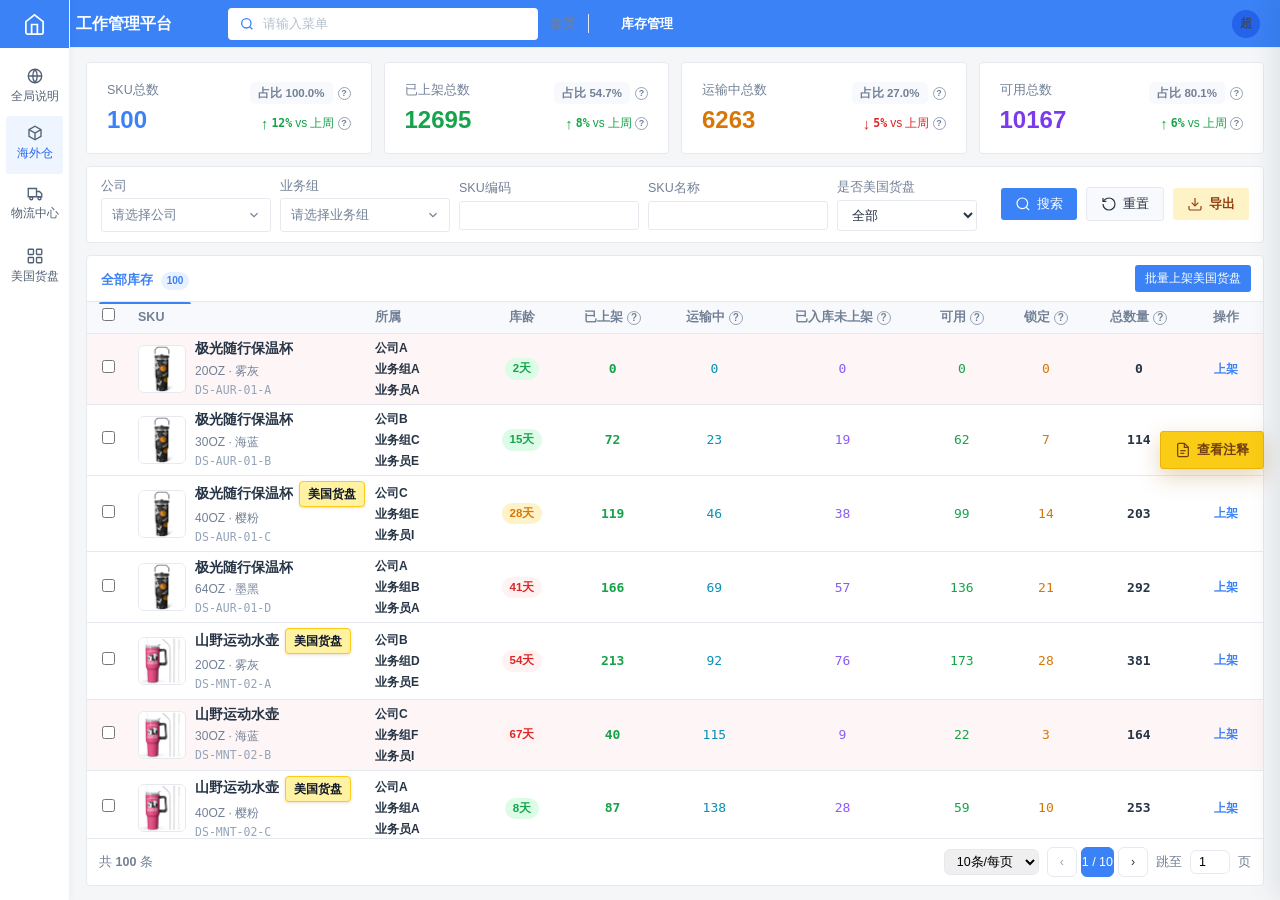
==== commit 92f0816e: "完善订单支付关联和包装发货页面" ====
--- a/index.html
+++ b/index.html
@@ -381,7 +381,7 @@
       +'<td class="num" style="text-align:right;color:var(--success);font-weight:500">'+item.available+'</td>'
       +'<td class="num" style="text-align:right;color:var(--warning);font-weight:500">'+item.locked+'</td>'
       +'<td class="num" style="text-align:right;font-weight:700">'+item.total+'</td>'
-      +'<td class="operation-column"><button class="btn-link" type="button" data-cargo-mark="'+item.barcode+'">上架美国货盘</button></td>';
+      +'<td class="operation-column"><button class="btn-link" type="button" data-cargo-mark="'+item.barcode+'">上架</button></td>';
     if(item.lowStock){tr.style.background='rgba(220,38,38,0.04)'}
     tbody.appendChild(tr);
   });
--- a/styles.css
+++ b/styles.css
@@ -904,6 +904,7 @@
 .order-status-signed{background:var(--success-soft);color:var(--success)}
 .order-status-cancelled{background:var(--surface-2);color:var(--muted)}
 .order-status-review{background:#fff7ed;color:#c2410c}
+.order-status-payment{background:#fff7ed;color:#b45309}
 .order-status-allocating{background:#eff6ff;color:#1d4ed8}
 .order-status-warehouse{background:#eef2ff;color:#4338ca}
 .order-status-pickup{background:#f5f3ff;color:#7c3aed}
@@ -947,23 +948,79 @@
 .ops-filter-bar .filter-group>label{margin-bottom:3px}
 .ops-filter-bar .filter-group input{width:220px}
 .ops-filter-bar .filter-group select{min-width:150px}
-.ops-filter-bar .filter-actions{align-self:flex-end}
+.ops-filter-bar .filter-actions{align-self:flex-end;margin-left:auto}
+.ops-filter-bar .order-batch-pay,.ops-filter-bar .order-batch-label,.ops-filter-bar .order-import-action{border-width:1px;border-style:solid;font-weight:600}
+.ops-filter-bar .order-batch-pay{border-color:#bde5c8;background:#effaf2;color:#16803c}
+.ops-filter-bar .order-batch-pay:hover{border-color:#8fd3a1;background:#e5f7e9}
+.ops-filter-bar .order-batch-label{border-color:#c8ddf7;background:#f1f7ff;color:#1677e8}
+.ops-filter-bar .order-batch-label:hover{border-color:#9fc4ef;background:#e7f2ff}
+.ops-filter-bar .order-import-action{border-color:#f2d1a5;background:#fff7eb;color:#c56a09}
+.ops-filter-bar .order-import-action:hover{border-color:#e9b96f;background:#fff0d8}
+.ops-filter-bar .order-batch-pay:disabled,.ops-filter-bar .order-batch-label:disabled{opacity:.5;cursor:not-allowed}
 .ops-table-wrap{flex:1;min-height:0;display:flex;flex-direction:column}
 .ops-table-wrap .table-head-bar{flex:0 0 auto;padding:9px 14px}
 .ops-table-wrap .table-scroll{flex:1;min-height:0;overflow:auto}
 .ops-table-wrap .pagination{flex:0 0 auto;padding:8px 14px}
-.order-admin-table{min-width:1160px!important}
+.order-admin-table{min-width:1440px!important;table-layout:fixed;border-collapse:collapse}
+.order-admin-table .order-col-select{width:42px}
+.order-admin-table .order-col-number{width:132px}
+.order-admin-table .order-col-product{width:358px}
+.order-admin-table .order-col-sales,.order-admin-table .order-col-cargo{width:145px}
+.order-admin-table .order-col-status{width:112px}
+.order-admin-table .order-col-recipient{width:104px}
+.order-admin-table .order-col-address{width:180px}
+.order-admin-table .order-col-logistics{width:135px}
+.order-admin-table .order-col-operation{width:87px}
 .order-admin-table th{position:sticky;top:0;z-index:4}
 .order-admin-table td{padding-top:8px;padding-bottom:8px}
-.order-admin-table .operation-column{width:218px;min-width:218px}
+.order-admin-table .selection-column{width:42px;min-width:42px;padding-left:10px;padding-right:10px;text-align:center!important}
+.order-admin-table .selection-column input{width:15px;height:15px;margin:0;accent-color:var(--primary)}
+.order-admin-table .operation-column{white-space:nowrap}
 .order-id{font-family:var(--font-mono);font-size:11.5px;color:var(--primary)}
 .order-user-cell{display:grid;gap:2px}
 .order-user-cell strong{font-size:12.5px}
 .order-user-cell span{font-size:10.5px;color:var(--muted)}
-.order-sku-summary{display:inline-grid;gap:2px;max-width:190px;text-align:center;color:var(--ink)}
-.order-sku-summary:hover strong{color:var(--primary)}
-.order-sku-summary strong{font-size:12px;white-space:nowrap;overflow:hidden;text-overflow:ellipsis}
-.order-sku-summary span{font-size:10.5px;color:var(--primary)}
+.order-product-cell{display:grid;gap:8px;min-width:0;text-align:left}
+.order-product-item{display:flex;align-items:center;gap:10px;min-width:0;padding:2px 0}
+.order-product-item+ .order-product-item{padding-top:8px;border-top:1px solid var(--border)}
+.order-product-item img{width:46px;height:46px;flex:0 0 auto;border:1px solid var(--border-2);border-radius:5px;object-fit:cover;background:var(--surface-2)}
+.order-product-placeholder{width:46px;height:46px;flex:0 0 auto;display:flex;align-items:center;justify-content:center;border:1px dashed var(--border-2);border-radius:5px;background:var(--surface-2);color:var(--muted);font-size:9px;line-height:1.2;text-align:center}
+.order-product-info{display:grid;gap:3px;min-width:0;flex:1}
+.order-product-info strong{overflow:hidden;text-overflow:ellipsis;white-space:nowrap;color:var(--ink);font-size:12px;font-weight:650}
+.order-product-platform,.order-product-sku,.order-product-spec,.order-product-id{overflow:hidden;text-overflow:ellipsis;white-space:nowrap;color:var(--muted);font-size:10.5px;line-height:1.3}
+.order-product-platform code,.order-product-sku code{color:var(--primary);font-size:10.5px}
+.order-product-sku{color:var(--ink)}
+.order-product-id{color:var(--muted)}
+.order-product-submeta{color:var(--ink);font-size:10.5px}
+.order-product-action{display:flex;align-items:center;justify-content:center;flex:0 0 62px;min-height:46px}
+.order-association-action{padding:5px 9px;border:1px solid #d9e5f2;border-radius:4px;background:var(--surface);color:var(--primary);font-size:11px;font-weight:500;line-height:1.2;white-space:nowrap;text-decoration:none}
+.order-association-action:hover{border-color:#bfd4eb;background:#f5f9ff;color:var(--primary-hover);text-decoration:none}
+.order-amount-summary{display:grid;gap:4px;min-width:118px;text-align:left;font-size:11px;line-height:1.35}
+.order-amount-summary>div{display:flex;align-items:center;gap:8px;white-space:nowrap}
+.order-amount-summary span{color:var(--muted)}
+.order-amount-summary strong{font-family:var(--font-mono);font-weight:600;color:var(--ink)}
+.order-sales-summary strong{color:#2563eb}
+.order-cargo-summary strong{color:#16803c}
+.order-payment-action{color:#b45309}
+.order-address{display:block;max-width:220px;white-space:normal;line-height:1.45;text-align:left}
+.order-logistics-cell{display:grid;justify-items:center;gap:3px;min-width:0;text-align:center}
+.order-logistics-cell .btn-link{padding:1px 0;font-size:11px}
+.order-label-file-name{max-width:150px;overflow:hidden;text-overflow:ellipsis;white-space:nowrap;color:var(--muted);font-size:10px}
+.order-admin-table th:nth-child(3),.order-admin-table td:nth-child(3),.order-admin-table th:nth-child(4),.order-admin-table td:nth-child(4),.order-admin-table th:nth-child(5),.order-admin-table td:nth-child(5),.order-admin-table th:nth-child(8),.order-admin-table td:nth-child(8){text-align:left!important}
+.order-admin-table th:nth-child(9),.order-admin-table td:nth-child(9){text-align:center!important}
+.order-label-batch-modal{width:min(920px,calc(100vw - 32px));max-width:none;overflow:hidden}
+.order-label-batch-subtitle{margin-top:4px;color:var(--muted);font-size:11px}
+.order-label-batch-body{display:grid;gap:12px;padding:14px 20px}
+.order-label-batch-toolbar{display:flex;align-items:center;gap:10px}
+.order-label-batch-toolbar .btn{height:34px}
+.order-label-batch-toolbar .btn svg{width:16px;height:16px}
+.order-label-batch-file-count{color:var(--muted);font-size:11px}
+.order-label-batch-table-wrap{max-height:52vh;border:1px solid var(--border);border-radius:6px;overflow:auto}
+.order-label-batch-table{min-width:680px!important;table-layout:fixed}
+.order-label-batch-table th,.order-label-batch-table td{padding:10px 12px}
+.order-label-batch-table th:first-child{width:180px}
+.order-label-batch-table th:nth-child(2){width:120px}
+.order-label-batch-table th:nth-child(3){width:180px}
 .order-detail-modal{width:900px;overflow:hidden}
 .order-detail-modal .modal-body{max-height:66vh;overflow:auto}
 .order-detail-meta{display:grid;grid-template-columns:repeat(2,minmax(0,1fr));gap:10px;margin-bottom:18px}
@@ -1001,7 +1058,7 @@
 .user-admin-table td{padding-top:8px;padding-bottom:8px}
 .user-admin-table .operation-column{width:202px;min-width:202px}
 .user-admin-table th:first-child,.user-admin-table td:first-child{text-align:left!important}
-.order-admin-table th:first-child,.order-admin-table td:first-child{text-align:left!important}
+.order-admin-table th:first-child,.order-admin-table td:first-child{text-align:center!important}
 .return-admin-table{min-width:1540px!important}
 .return-admin-table th{position:sticky;top:0;z-index:4}
 .return-admin-table th:first-child,.return-admin-table td:first-child{text-align:left!important}
@@ -1096,6 +1153,15 @@
 .global-oms-confirmation li{counter-increment:oms-confirmation;position:relative;min-height:70px;padding:22px 16px 22px 52px;border-bottom:1px solid var(--border);font-size:14px;line-height:1.75;color:var(--ink)}
 .global-oms-confirmation li:last-child{border-bottom:0}
 .global-oms-confirmation li::before{content:counter(oms-confirmation);position:absolute;left:8px;top:20px;width:28px;height:28px;border-radius:50%;display:grid;place-items:center;background:var(--primary-soft);color:var(--primary);font-family:var(--font-mono);font-size:12px;font-weight:750}
+.global-overview-image{flex:1;min-height:0;margin:0!important;padding:16px;display:flex;align-items:flex-start;justify-content:center;overflow:auto;background:var(--surface);border:1px solid var(--border);border-radius:8px;box-shadow:var(--shadow-sm)}
+.global-overview-image-trigger{display:block;width:100%;height:auto;cursor:zoom-in;background:transparent}
+.global-overview-image-trigger:focus-visible{outline:none;box-shadow:0 0 0 3px var(--primary-soft)}
+.global-overview-image-trigger img{display:block;width:100%;height:auto;max-width:none;object-fit:contain}
+.global-image-preview{position:fixed;inset:0;z-index:520;display:flex;align-items:center;justify-content:center;padding:54px 28px 24px;background:rgba(15,23,42,.84)}
+.global-image-preview[hidden]{display:none}
+.global-image-preview img{display:block;max-width:96vw;max-height:calc(100vh - 110px);width:auto;height:auto;object-fit:contain;background:#fff;box-shadow:var(--shadow-lg)}
+.global-image-preview-close{position:absolute;top:14px;right:18px;width:36px;height:36px;border-radius:6px;background:rgba(255,255,255,.14);color:#fff;font-size:26px;display:flex;align-items:center;justify-content:center}
+.global-image-preview-close:hover{background:rgba(255,255,255,.24)}
 .order-diagram-section{flex:0 0 auto;padding:20px 0 6px;border-top:1px solid var(--border)}
 .order-diagram-head{display:flex;align-items:flex-end;justify-content:space-between;gap:16px;margin-bottom:16px;padding:0 4px}
 .order-diagram-head h2{font-size:20px;line-height:1.35;font-weight:750;color:var(--ink)}
@@ -1179,7 +1245,7 @@
   .fee-stat .stat-heading p{font-size:9.5px}
   .ops-filter-bar{display:grid;grid-template-columns:repeat(2,minmax(0,1fr));align-items:end}
   .ops-filter-bar .filter-group,.ops-filter-bar .filter-group input,.ops-filter-bar .filter-group select{width:100%;min-width:0}
-  .ops-filter-bar .filter-actions{grid-column:1/-1}
+  .ops-filter-bar .filter-actions{grid-column:1/-1;margin-left:0}
 }
 
 @container (max-width:800px){
@@ -1544,6 +1610,44 @@
   .v2-buyer-login-heading h1{font-size:24px}
 }
 
+/* ========== BM visual system ========== */
+:root{
+  --primary:#3b82f6;--primary-hover:#2563eb;--primary-soft:#e8f1ff;
+  --bg:#f4f6f8;--surface:#fff;--surface-2:#f7f9fc;
+  --border:#e6eaf0;--border-2:#d4dbe5;--ink:#263445;--muted:#728096;
+  --sidebar-w:70px;--topbar-h:48px;--radius-sm:3px;--radius-md:4px;--radius-lg:6px;
+}
+.app-nav{width:var(--sidebar-w);background:#fff;color:#536174;border-right:1px solid #edf0f4;box-shadow:1px 0 8px rgba(31,45,61,.04);overflow:visible}
+.app-content{margin-left:var(--sidebar-w)}
+.nav-brand{height:48px;padding:0 9px;justify-content:center;background:#3b82f6;color:#fff;border:0;overflow:hidden;white-space:nowrap}
+.nav-brand svg{width:23px;height:23px;flex:0 0 auto}
+.nav-brand span{display:block;position:fixed;left:76px;top:0;height:48px;line-height:48px;color:#fff;font-size:16px;font-weight:700;letter-spacing:0;pointer-events:none}
+.nav-list{padding:8px 6px;overflow:visible}
+.nav-list a,.nav-group-toggle{min-height:58px;padding:8px 3px;border-radius:3px;flex-direction:column;justify-content:center;gap:4px;color:#536174;font-size:12px;line-height:1.2;text-align:center}
+.nav-list a svg,.nav-group-toggle>svg:not(.nav-chevron){width:18px;height:18px;color:#526174}
+.nav-list a:hover,.nav-group-toggle:hover,.nav-group-current>.nav-group-toggle{background:#eef5ff;color:#2563eb}
+.nav-list a.active{background:#e8f1ff;color:#2563eb;font-weight:600}
+.nav-group{position:relative;margin:2px 0}
+.nav-group-toggle{list-style:none;cursor:pointer}
+.nav-group-toggle .nav-chevron{display:none}
+.nav-children{display:none;position:absolute;z-index:220;left:64px;top:0;width:166px;padding:8px;background:#fff;border:1px solid #e8edf3;box-shadow:0 8px 24px rgba(31,45,61,.14);border-radius:0 4px 4px 0;gap:2px}
+.nav-hover-group:hover .nav-children,.nav-hover-group:focus-within .nav-children{display:grid}
+.nav-list .nav-child{min-height:38px;padding:9px 12px;display:flex;align-items:center;flex-direction:row;justify-content:flex-start;text-align:left;font-size:13px;border-radius:3px;color:#4b5a6d}
+.nav-list .nav-child:hover,.nav-list .nav-child.active{background:#f0f6ff;color:#2563eb}
+.nav-child::before{display:none}
+.nav-footer{display:none}
+.topbar{height:var(--topbar-h);background:#3b82f6 !important;border-bottom:0;color:#fff;padding:0 20px}
+.topbar-left h1{display:none;color:#fff;font-size:15px}
+.topbar-left,.topbar-right{color:#fff}
+.topbar-right .user{color:#fff}
+.topbar-right .avatar{background:#d8e1ee;color:#3b4b60;width:28px;height:28px}
+.bm-search{height:32px;width:310px;margin-left:138px;display:flex;align-items:center;gap:8px;padding:0 11px;border-radius:4px;background:#fff;color:#8a98aa}
+.bm-search svg{width:16px;height:16px;flex:0 0 auto;color:#3b82f6}
+.bm-search input{width:100%;height:30px;border:0;outline:0;background:transparent;color:#263445;font-size:13px}
+.bm-search input::placeholder{color:#b6c0ce}
+.page-body{background:var(--bg)}
+.packaging-page{padding:8px;overflow:auto}.packaging-tabs{height:42px;padding:12px;color:#14b8b8;background:#fff;border-bottom:1px solid var(--border)}.packaging-filters,.packaging-actions{display:flex;gap:8px;align-items:center;padding:10px;background:#fff}.packaging-filters select,.packaging-filters input{height:34px;min-width:150px;padding:0 10px;border:1px solid var(--border);border-radius:4px;color:var(--muted);background:#fff}.packaging-filters input{width:220px}.packaging-actions{padding-top:0}.btn-success{background:#55b936;color:#fff}.packaging-table{overflow:auto;background:#fff}.packaging-table .data-table{min-width:1300px}.link-btn{display:block;color:#1677e8;padding:3px 0;font-size:12px}.modal-overlay{display:none}.modal-overlay.open{display:flex}.head-modal{width:min(1900px,98vw);height:96vh;max-width:none}.head-steps{display:flex;align-items:center;padding:22px 9%;color:#b8c0cc}.head-steps span{display:flex;flex-direction:column;align-items:center;gap:5px;color:#b8c0cc}.head-steps span:first-child,.head-steps span:nth-child(3){color:#55b936}.head-steps .current{color:#1685ff}.head-steps b{font-size:13px;font-weight:500}.head-steps i{height:2px;background:#cdd4df;flex:1;margin:0 10px}.head-content{display:grid;grid-template-columns:400px 1fr;gap:16px;padding:16px;background:#f2f4f7;height:calc(100% - 110px)}.head-content aside,.head-box{background:#fff;padding:16px}.head-content label{display:block;margin:14px 0;color:#66758a}.head-content select,.head-content input,.head-content textarea{display:block;width:100%;margin-top:6px;height:34px;border:1px solid var(--border);padding:6px}.head-content textarea{height:52px}.head-content aside p{padding:10px;background:#eef1f5;line-height:2;font-size:12px}.head-box .data-table{margin-top:16px}
+
 /* ========== Cargo Tray V2 Account, Categories and Checkout ========== */
 .v2-category-panel[hidden],.v2-account-page[hidden],.v2-product-detail[hidden],.v2-catalog-view[hidden],.v2-order-cart-fab[hidden]{display:none!important}
 .v2-user-dropdown{width:158px;padding:6px}
@@ -1737,6 +1841,7 @@
 .v2-import-file-name{margin-top:8px;color:#a1a1aa;font-size:10.5px}
 .v2-import-template-link{margin-top:10px;color:#ea580c;font-size:11px;text-decoration:underline}
 .v2-import-preview-head{display:flex;align-items:flex-start;justify-content:space-between;gap:18px;margin-bottom:12px}
+.v2-import-preview-tools{display:flex;align-items:center;gap:14px}.v2-import-filter{display:flex;align-items:center;gap:6px;color:#52525b;font-size:12px;cursor:pointer}.v2-import-filter input{width:15px;height:15px;accent-color:var(--market-accent)}
 .v2-import-preview-head h4,.v2-logistics-choice h4{font-size:16px;color:#18181b}
 .v2-import-preview-head p,.v2-logistics-choice>div>p{margin-top:4px;color:#71717a;font-size:11px}
 .v2-import-preview-count{padding:4px 9px;border-radius:12px;background:#fff7ed;color:#ea580c;font-size:10.5px;white-space:nowrap}
@@ -1758,6 +1863,7 @@
 .v2-import-sku-item small{overflow:hidden;text-overflow:ellipsis;white-space:nowrap;color:#71717a;font-size:10.5px}
 .v2-import-order-id{font-family:var(--font-mono);font-size:10px;color:#2563eb}
 .v2-import-address{display:grid;gap:2px;text-align:left;color:#52525b;font-size:12px;line-height:1.45}
+.v2-match-ok{color:#16a34a;font-weight:600}.v2-match-pending{color:#ea580c;font-weight:600}.v2-linked-skus{margin-top:4px;display:grid;gap:2px}.v2-linked-skus code{font-size:10px;color:#52525b}.v2-import-preview-table th:nth-child(8),.v2-import-preview-table td:nth-child(8){width:92px}.v2-import-preview-table th:nth-child(9),.v2-import-preview-table td:nth-child(9){width:64px}.v2-import-link-modal{width:min(560px,calc(100vw - 32px));max-height:calc(100vh - 32px)}.v2-import-link-copy{margin:0 0 12px;color:#71717a;font-size:12px}.v2-import-product-list{display:grid;gap:7px;max-height:380px;overflow:auto}.v2-import-product-option{display:flex;align-items:center;gap:10px;width:100%;padding:9px 10px;border:1px solid #e4e4e7;border-radius:5px;background:#fff;text-align:left;cursor:pointer}.v2-import-product-option:hover{border-color:var(--market-accent);background:#fff7ed}.v2-import-product-option img{width:42px;height:42px;object-fit:contain;border:1px solid #e4e4e7;border-radius:4px;background:#fafafa}.v2-import-product-option span{display:grid;gap:3px;min-width:0}.v2-import-product-option strong{font-size:12px;color:#27272a}.v2-import-product-option small{font-size:10.5px;color:#71717a}
 .v2-logistics-choice{max-width:640px;margin:10px auto 0;padding:22px 26px;border:1px solid #e4e4e7;border-radius:8px;background:#fafafa}
 .v2-logistics-choice>.manage-form-field{margin-top:22px}
 .v2-logistics-choice select{height:38px;background:#fff}
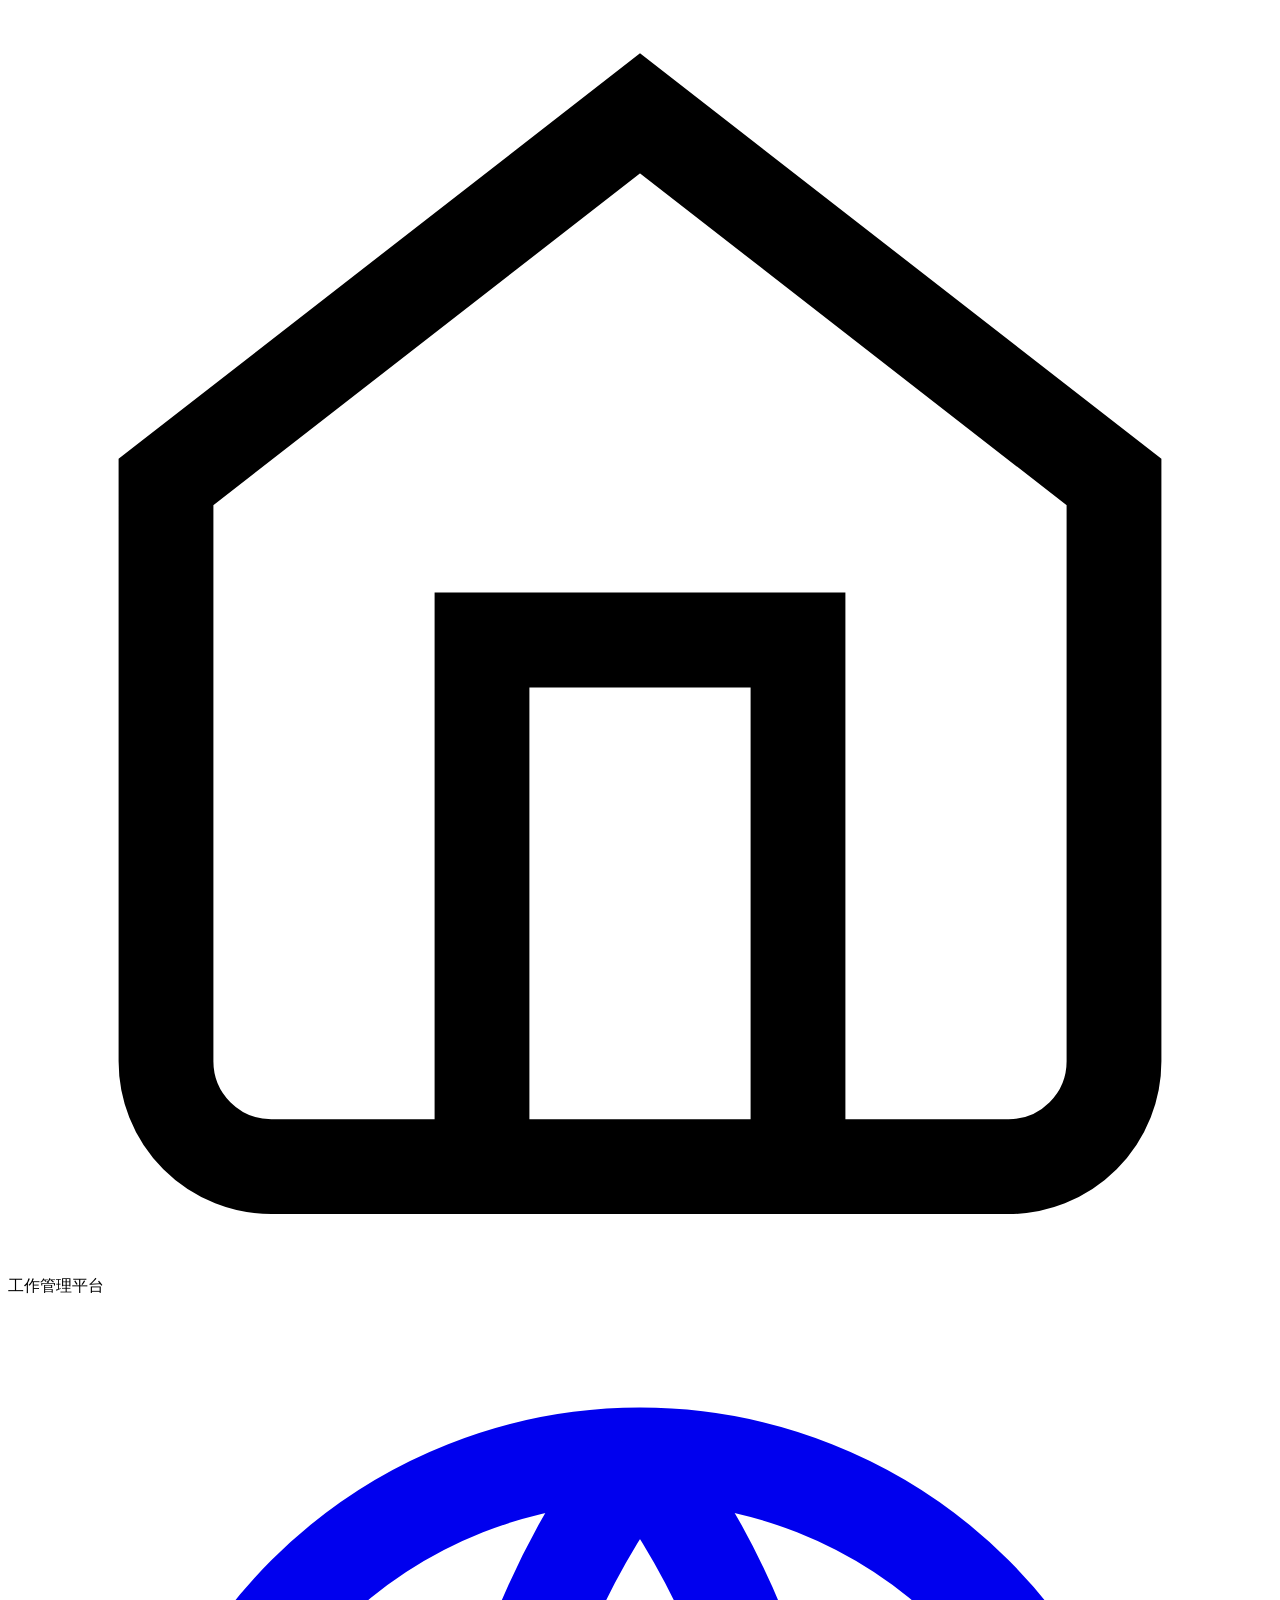
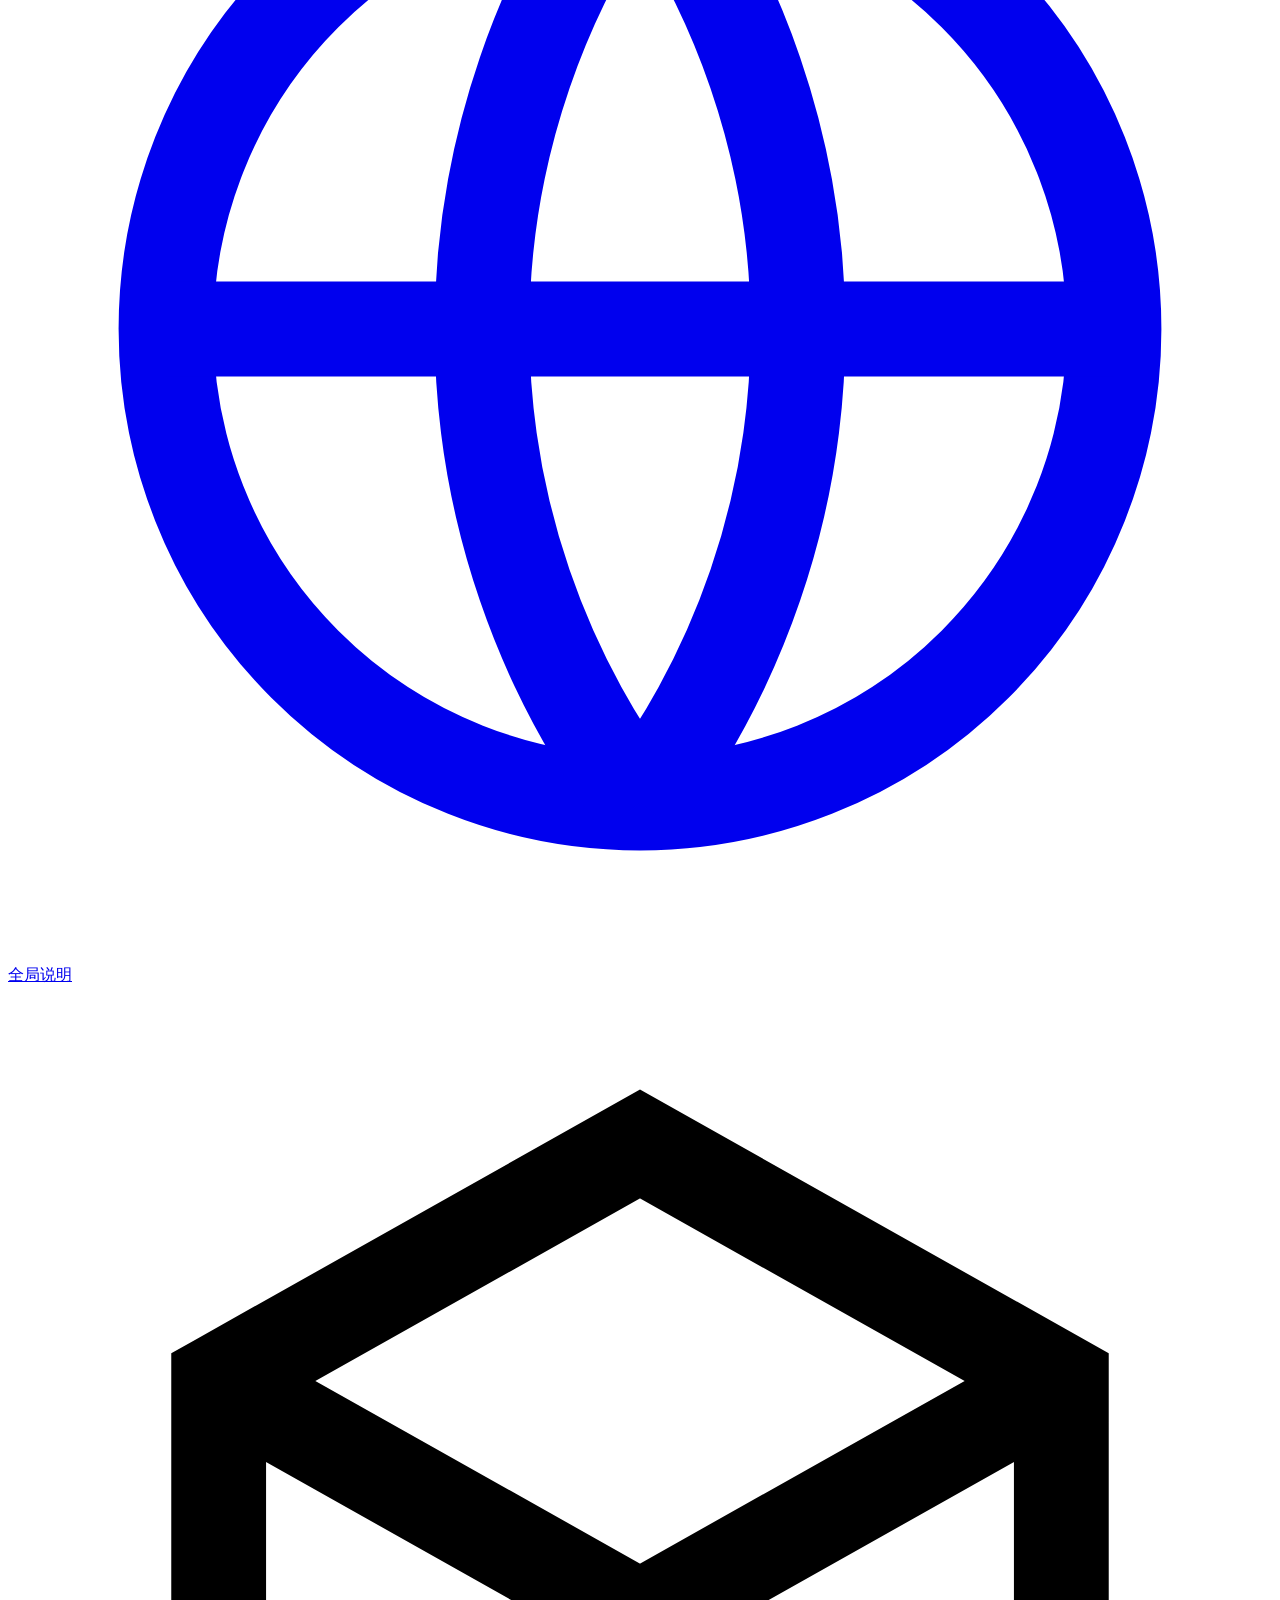
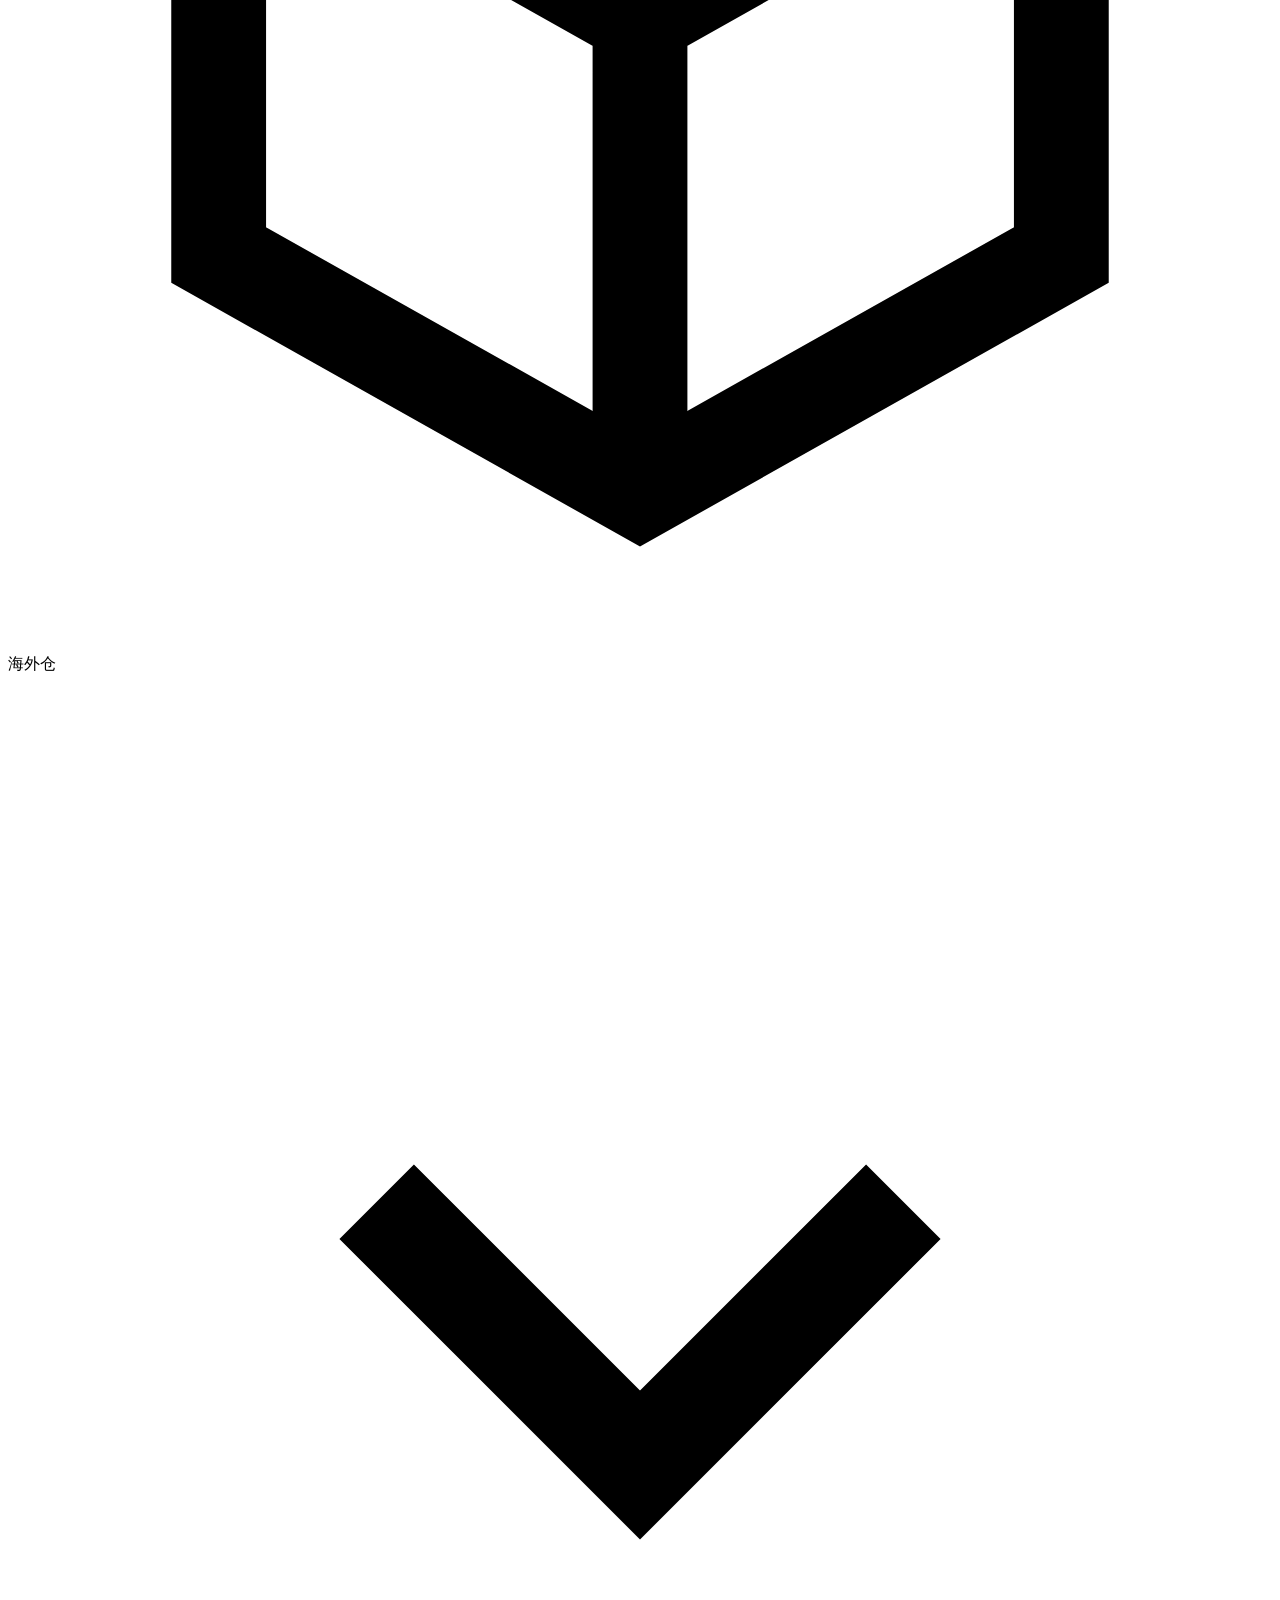
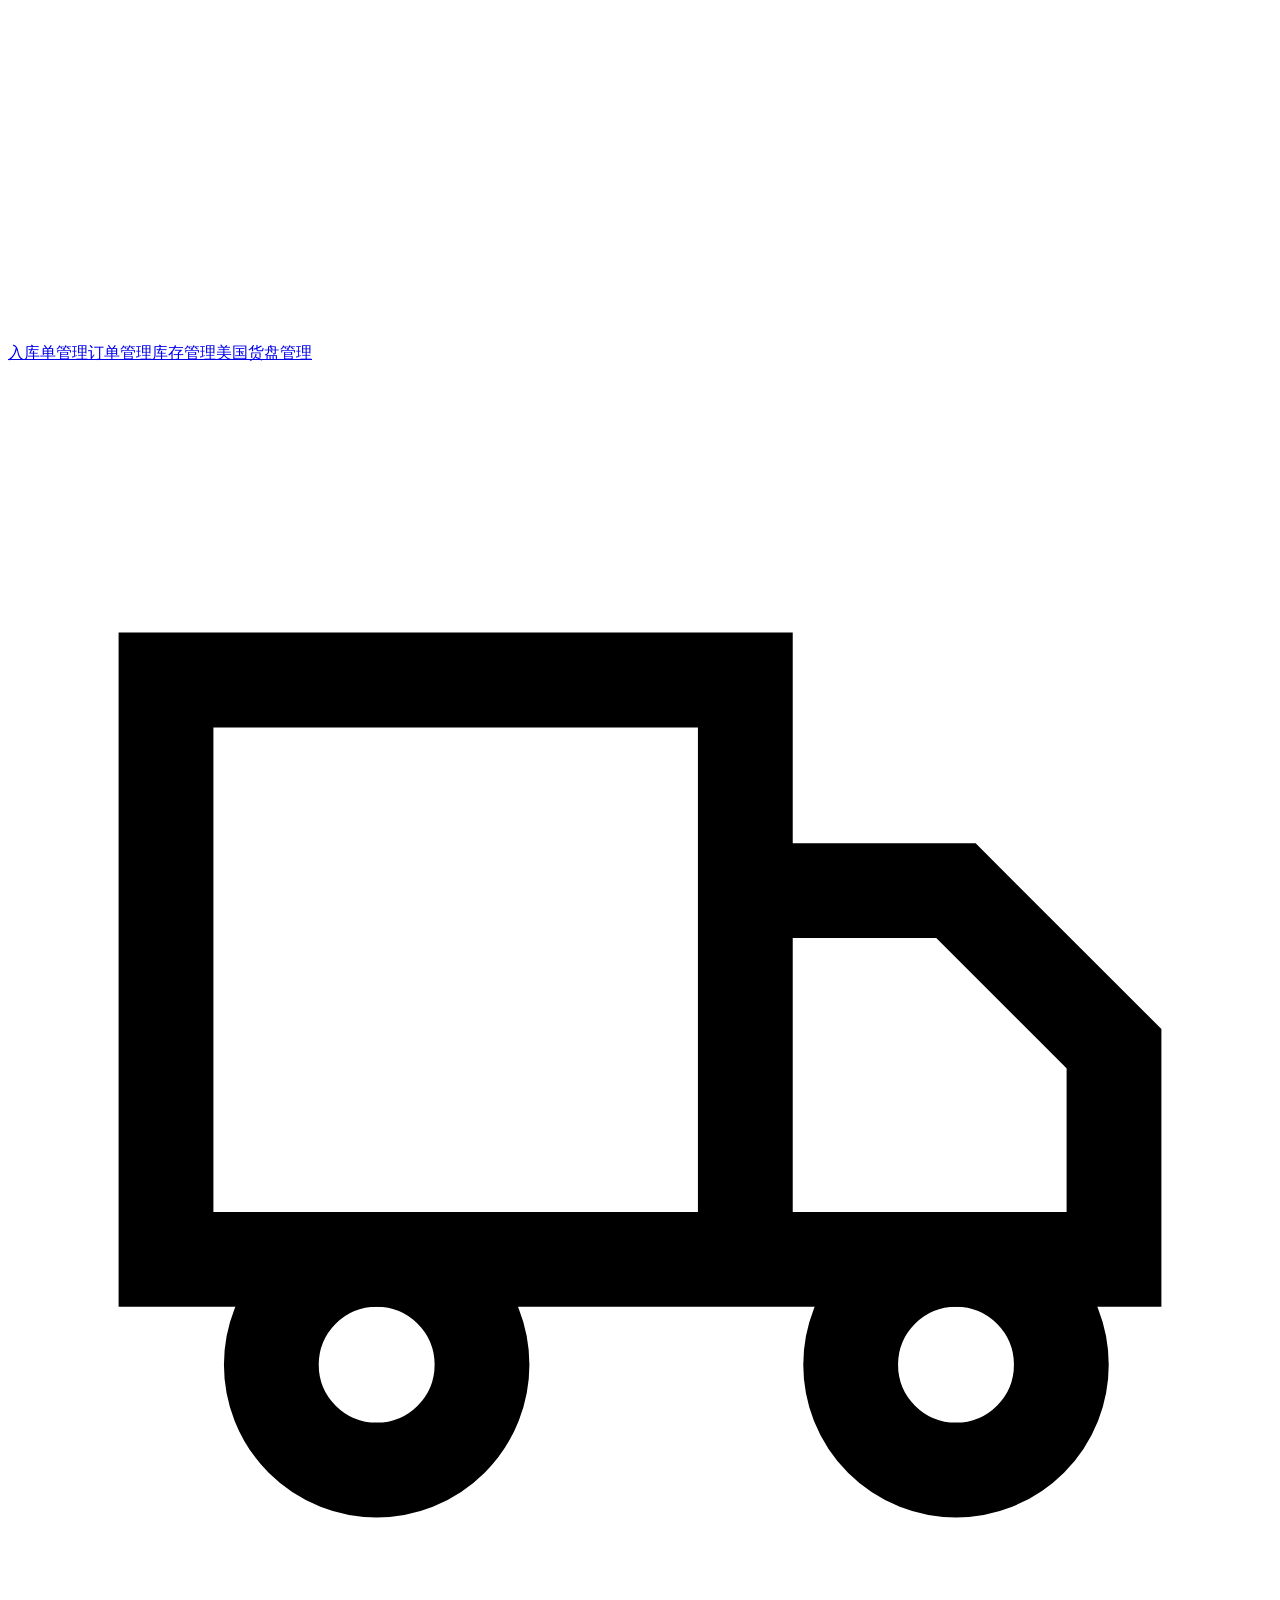
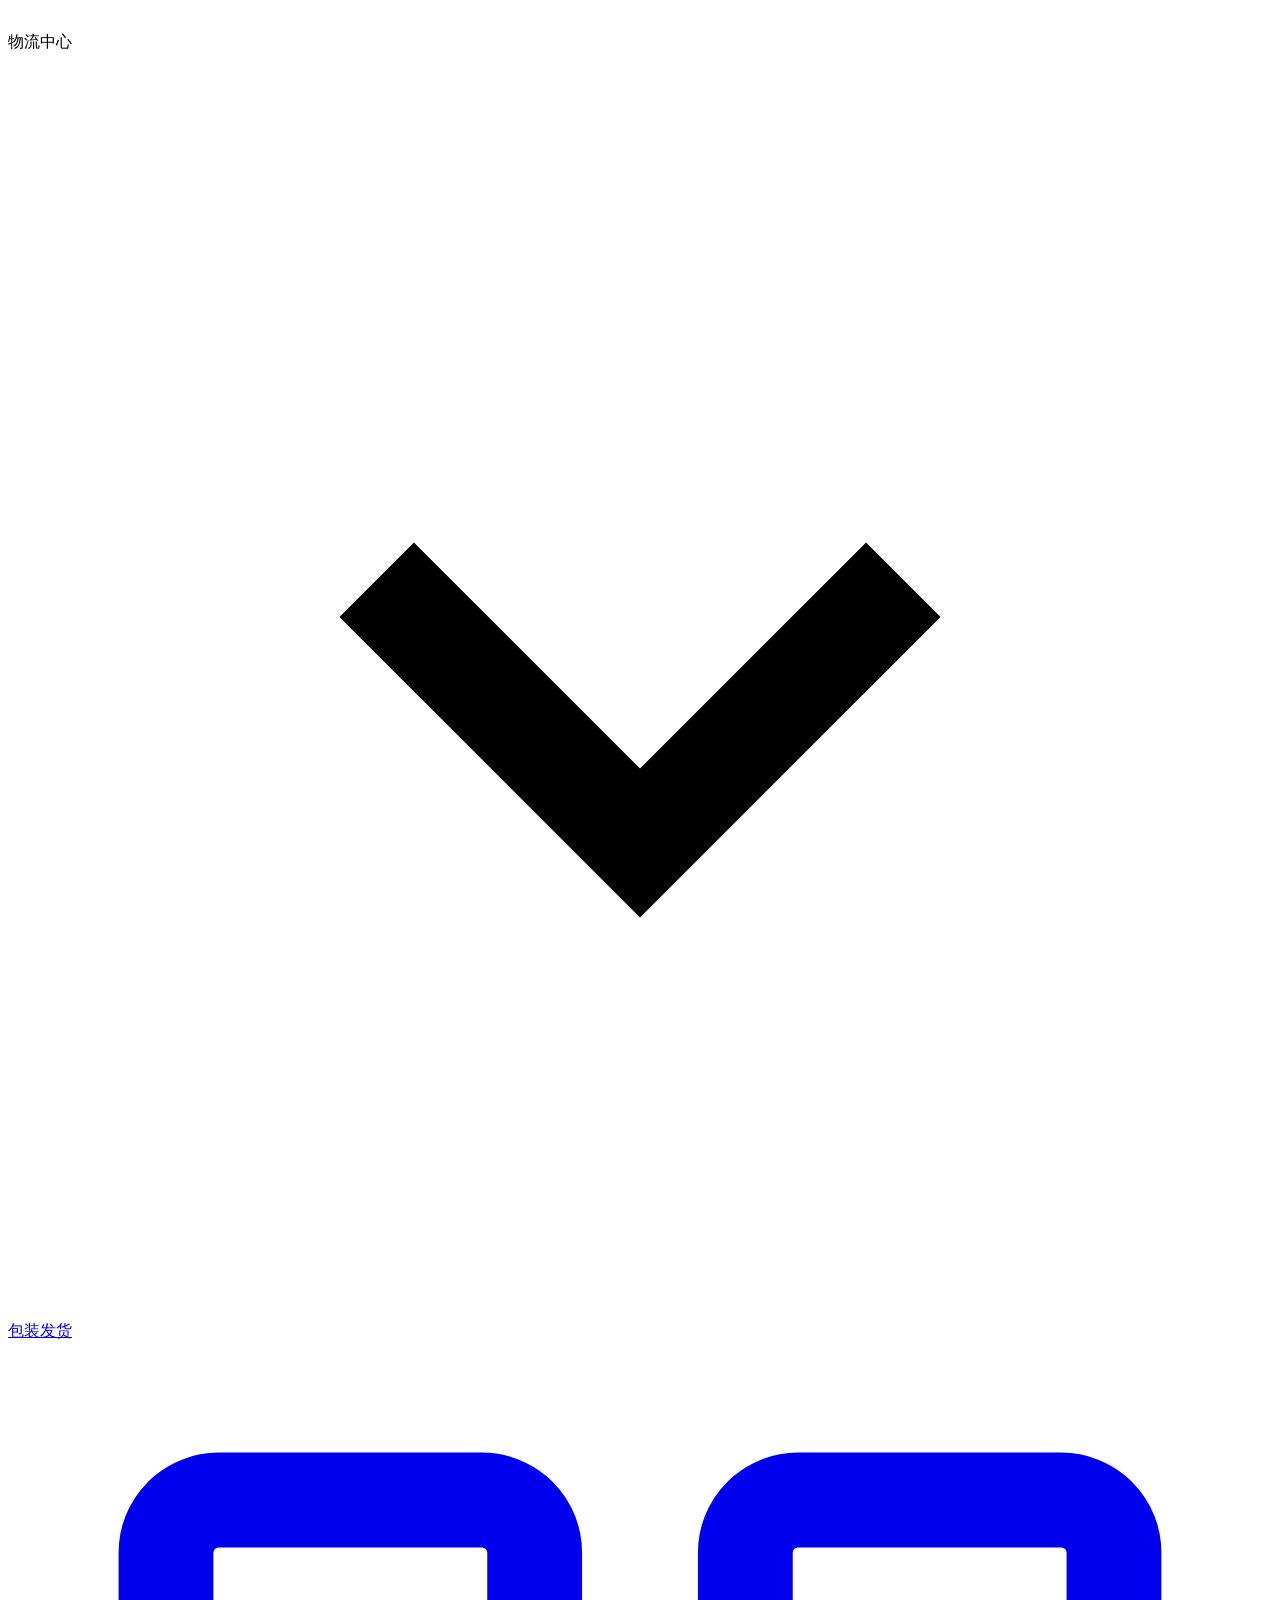
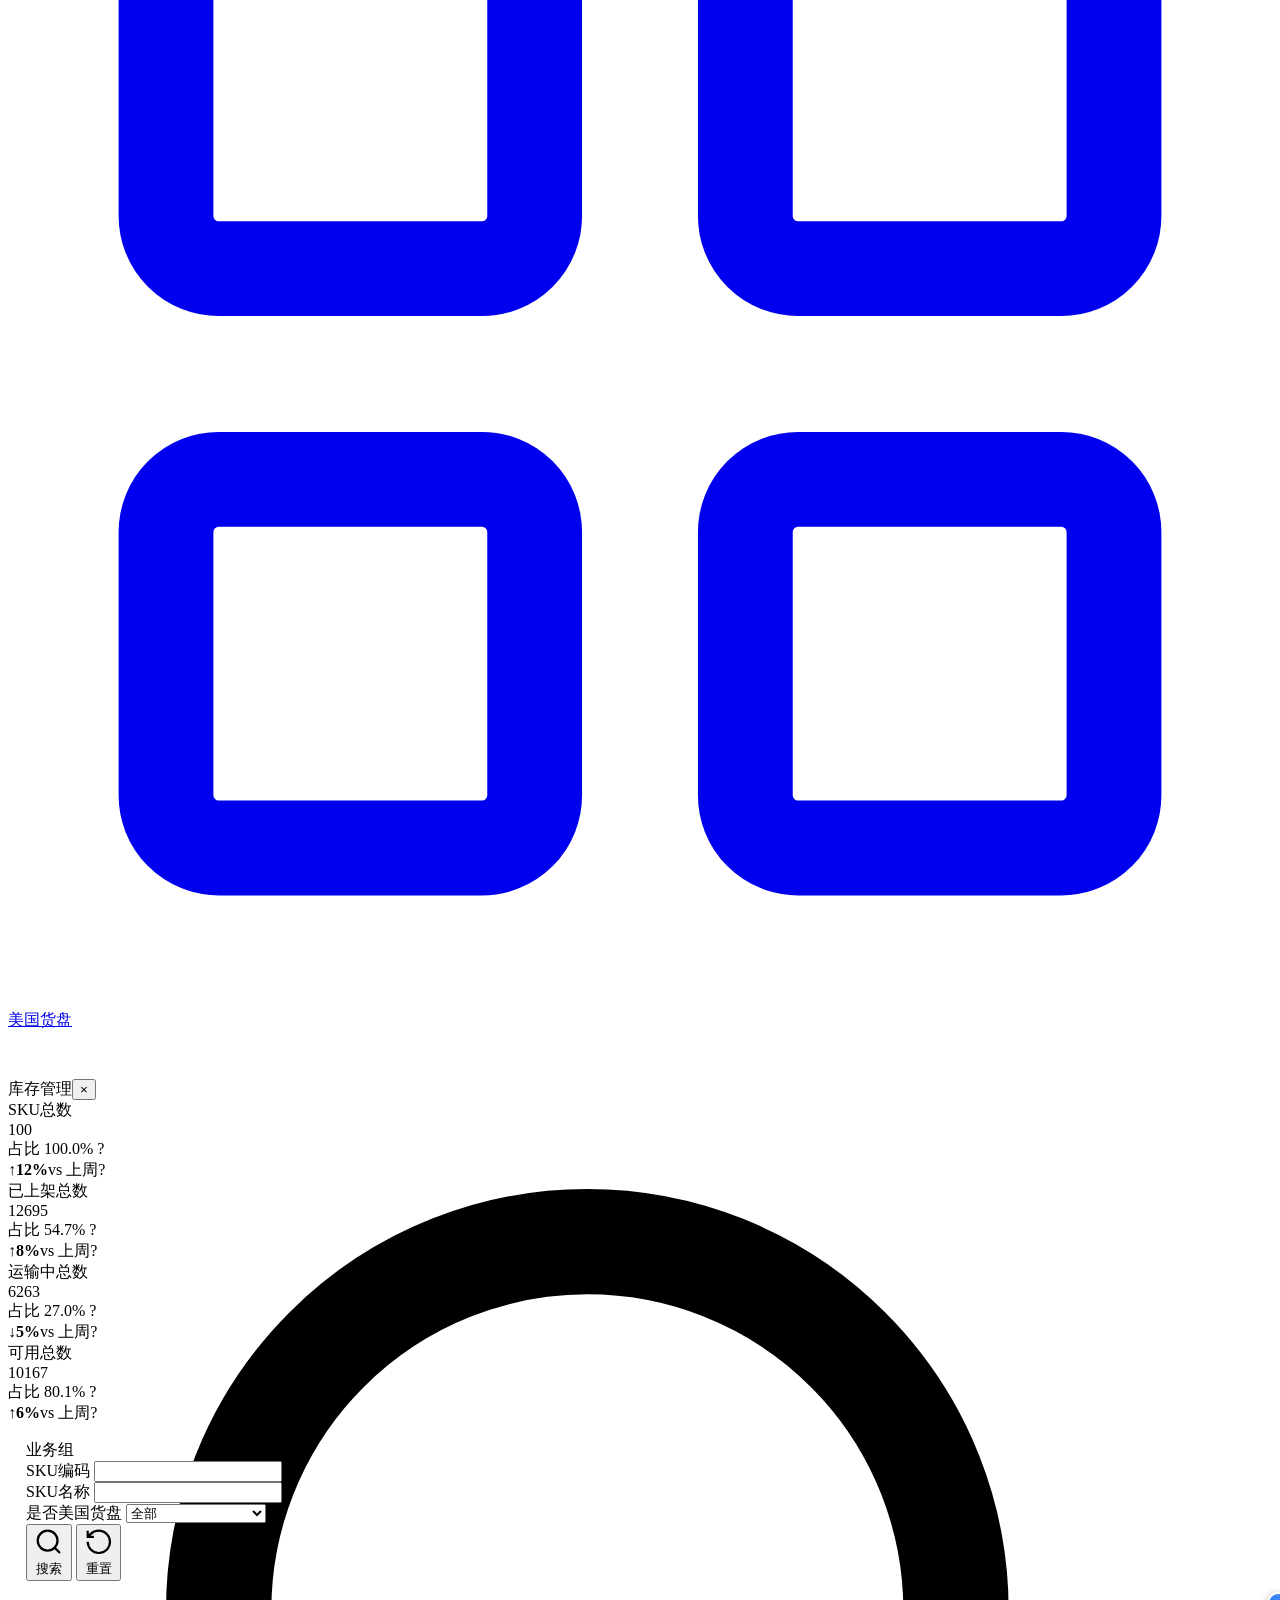
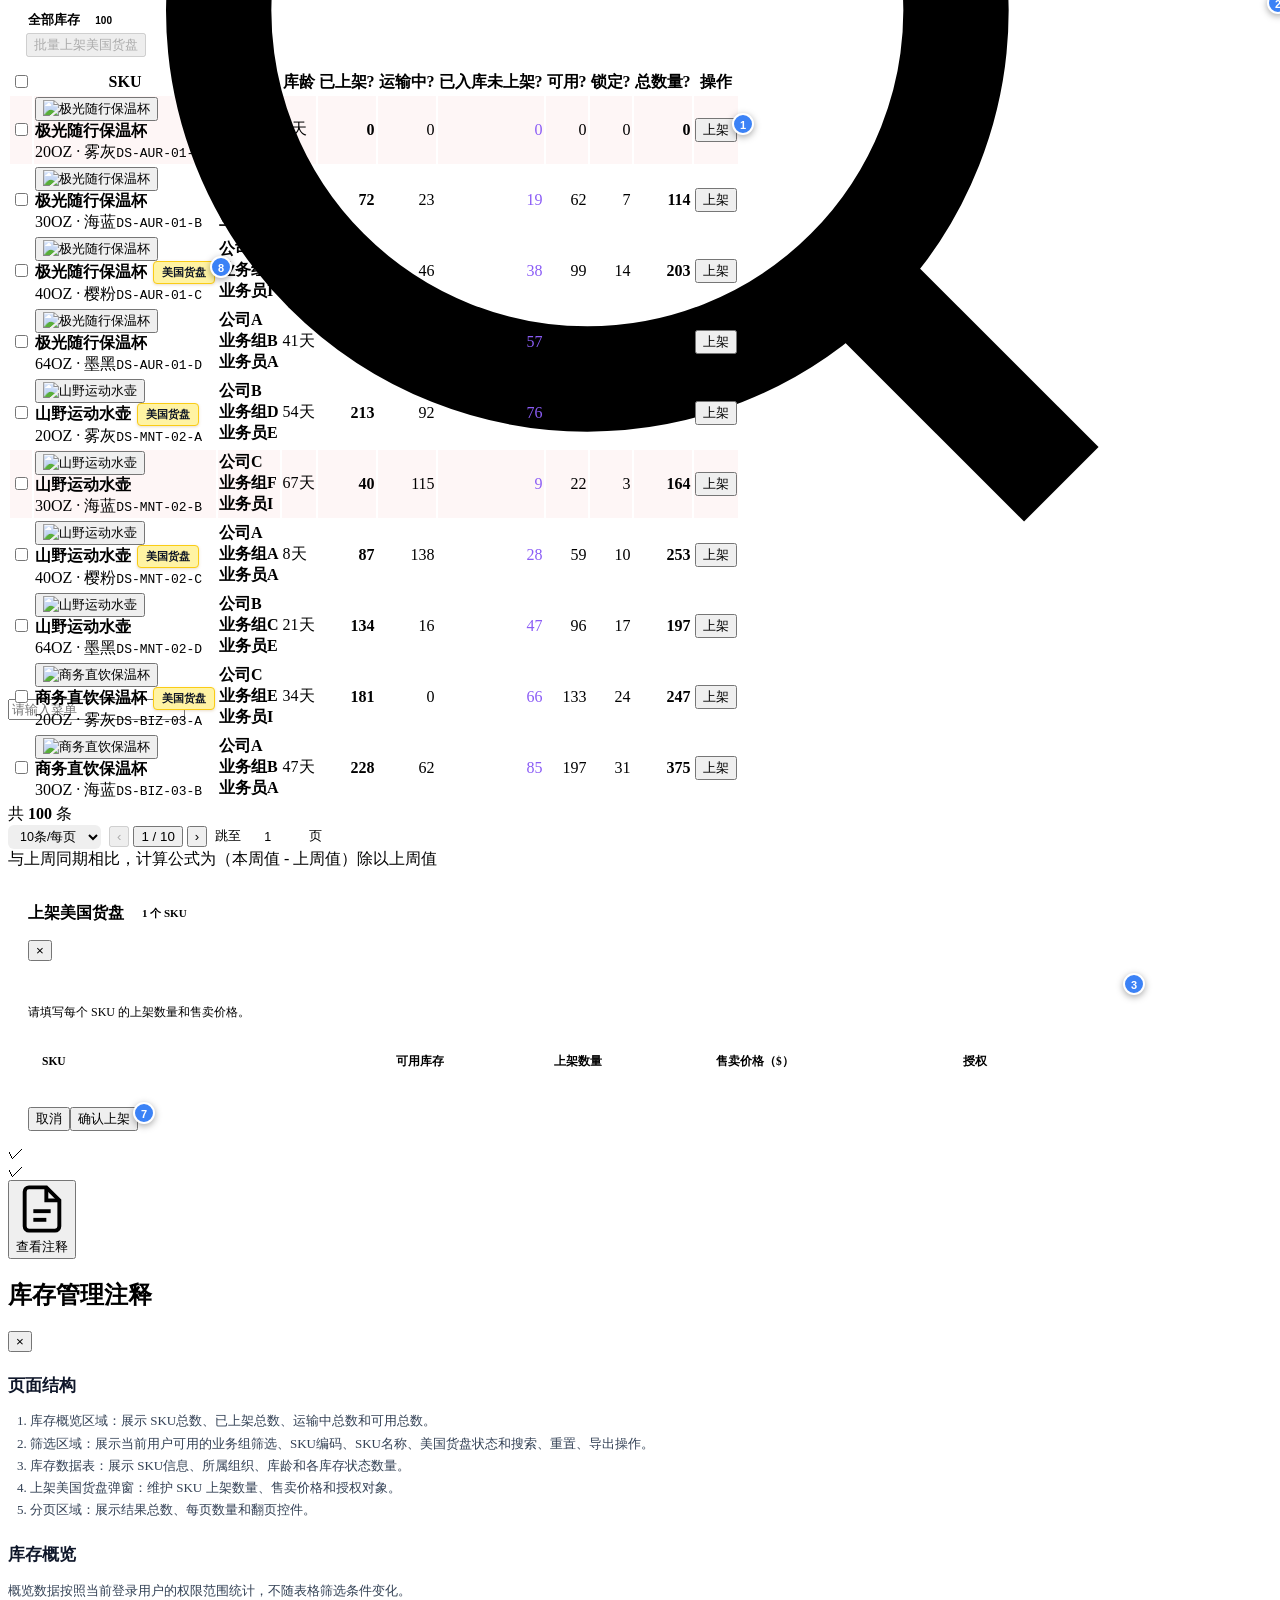
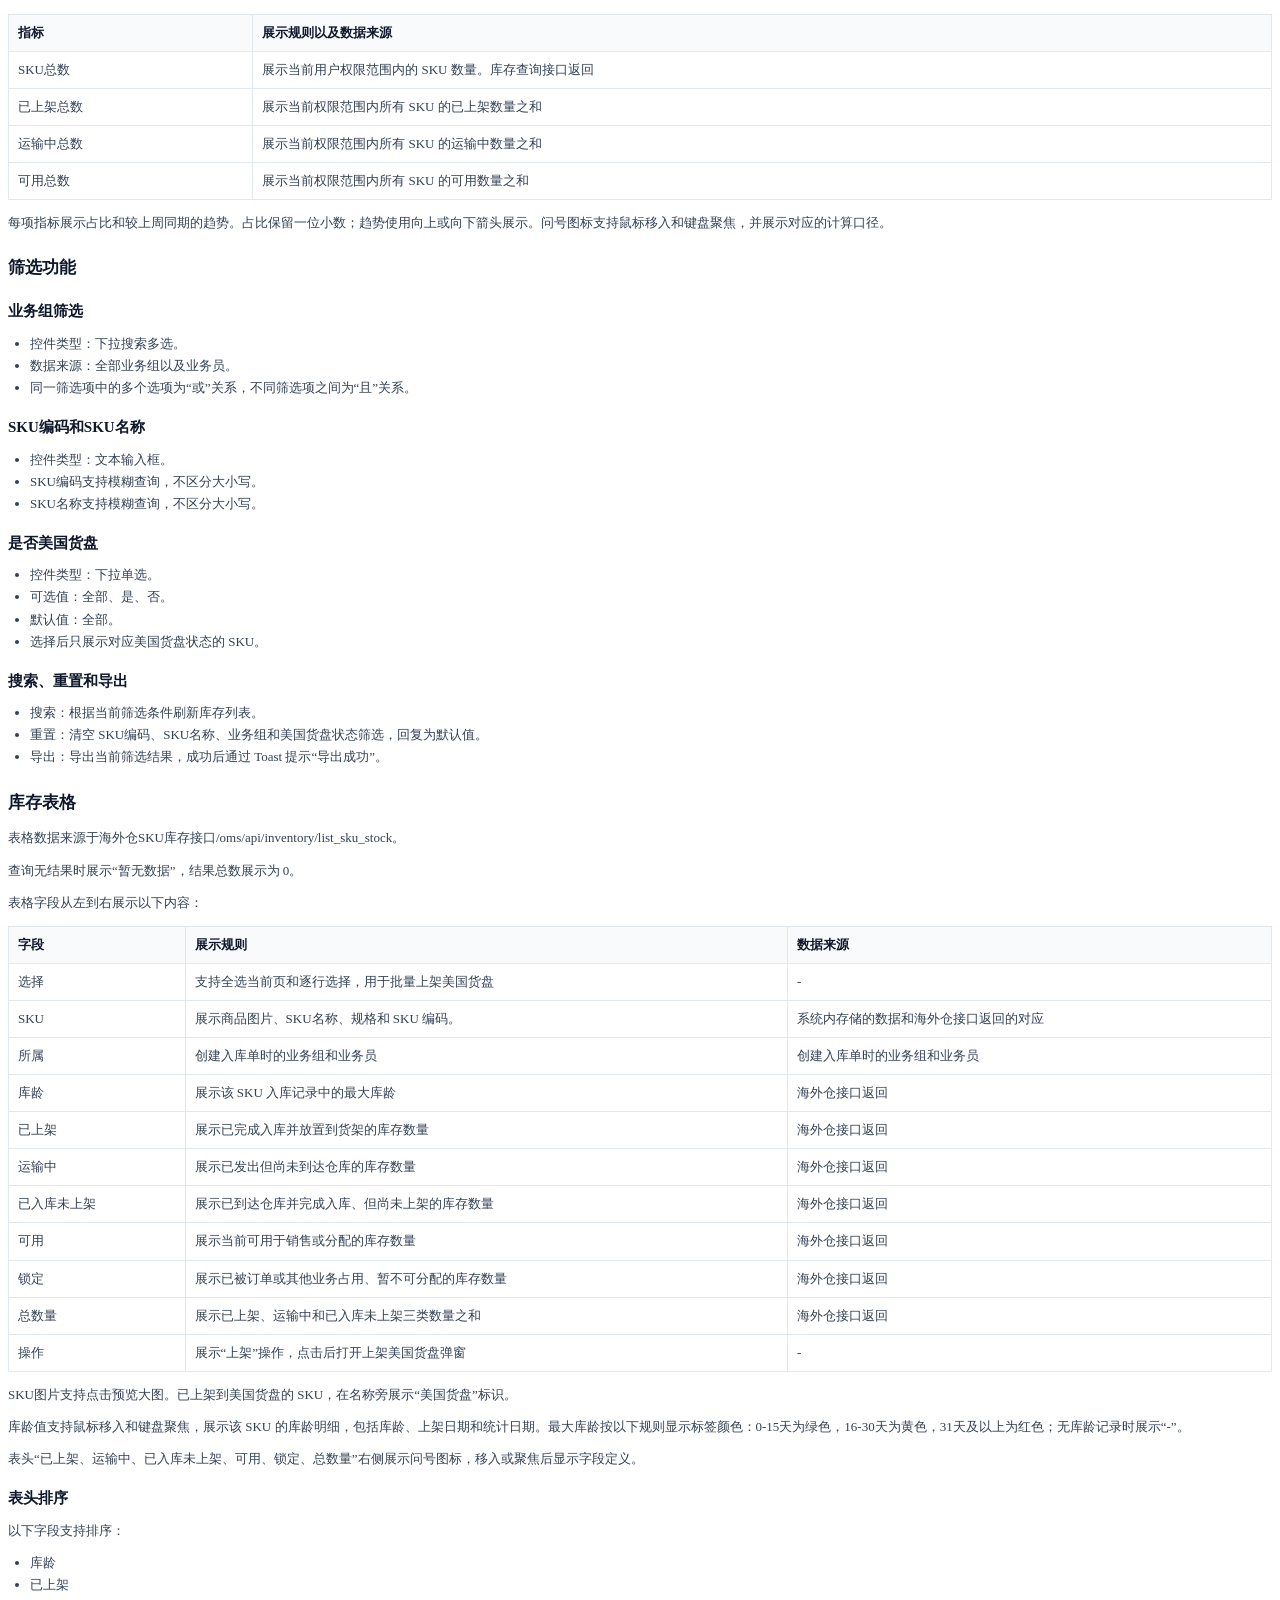
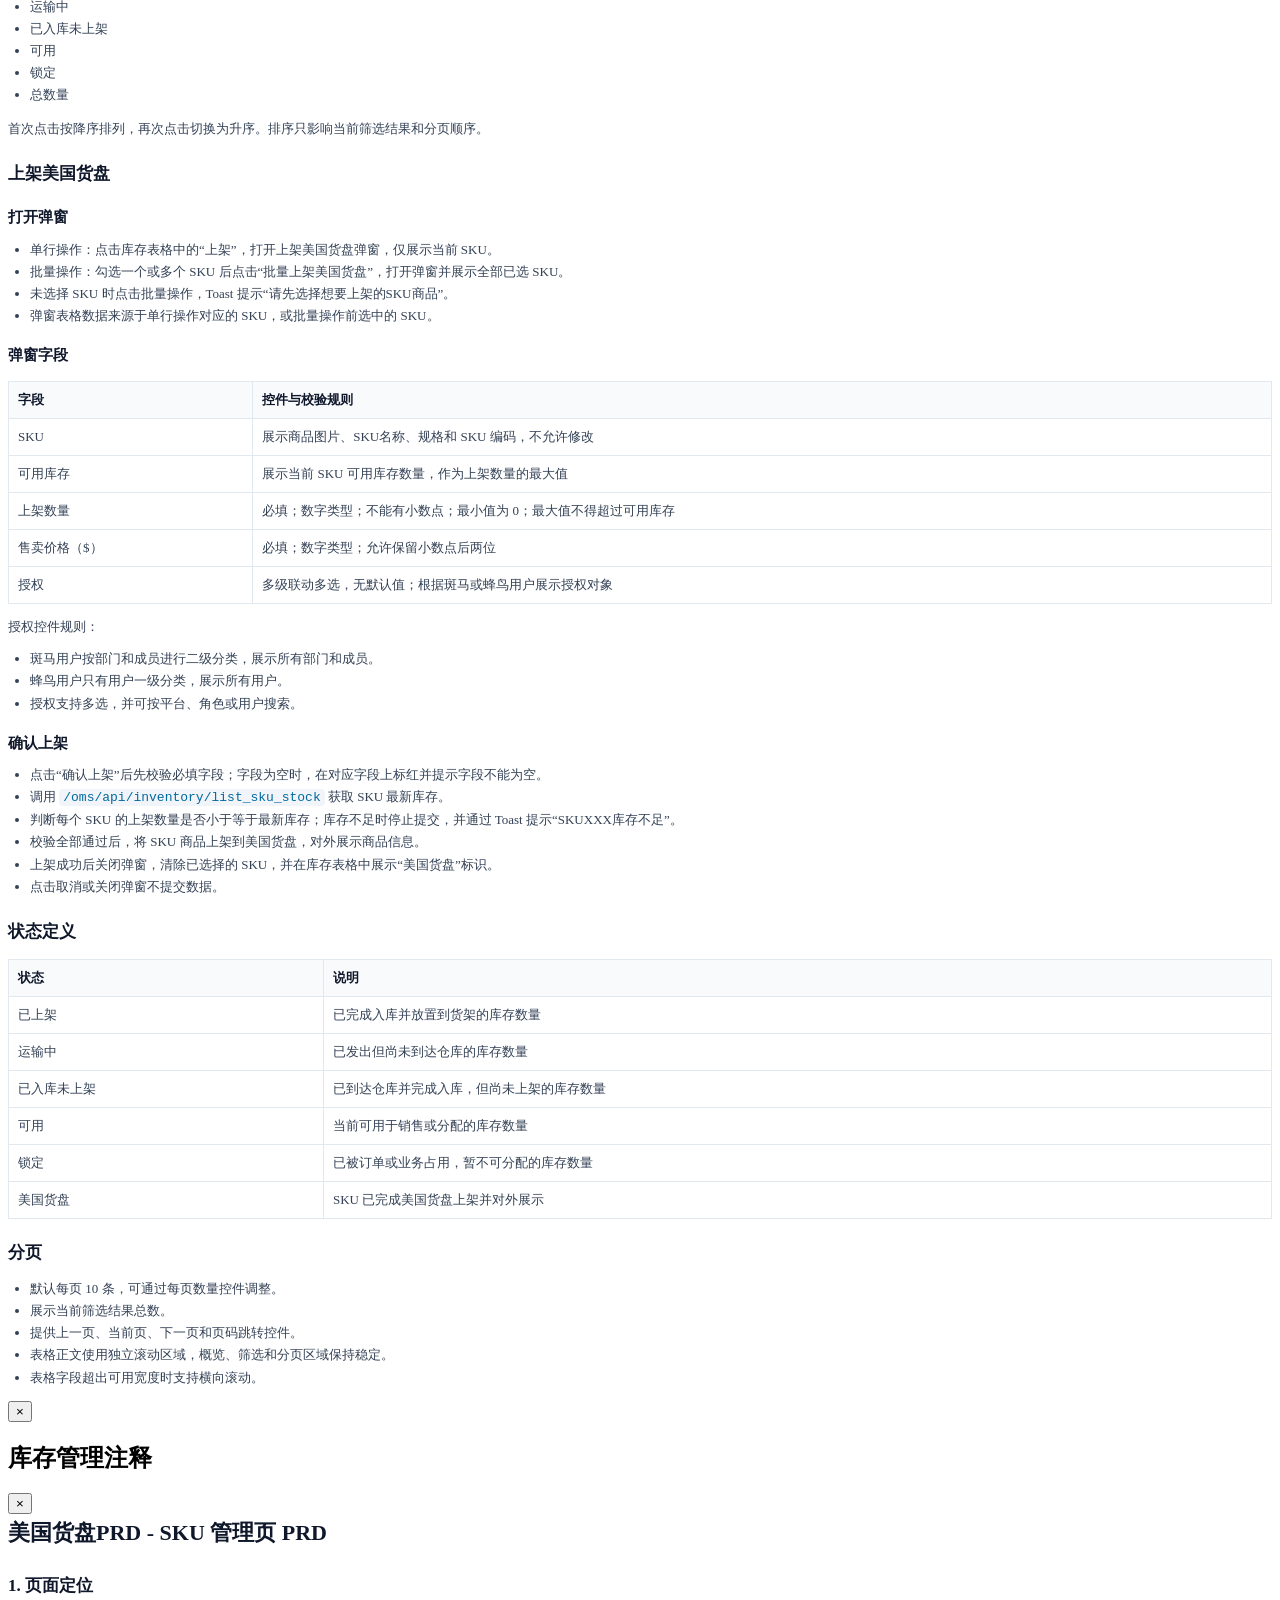
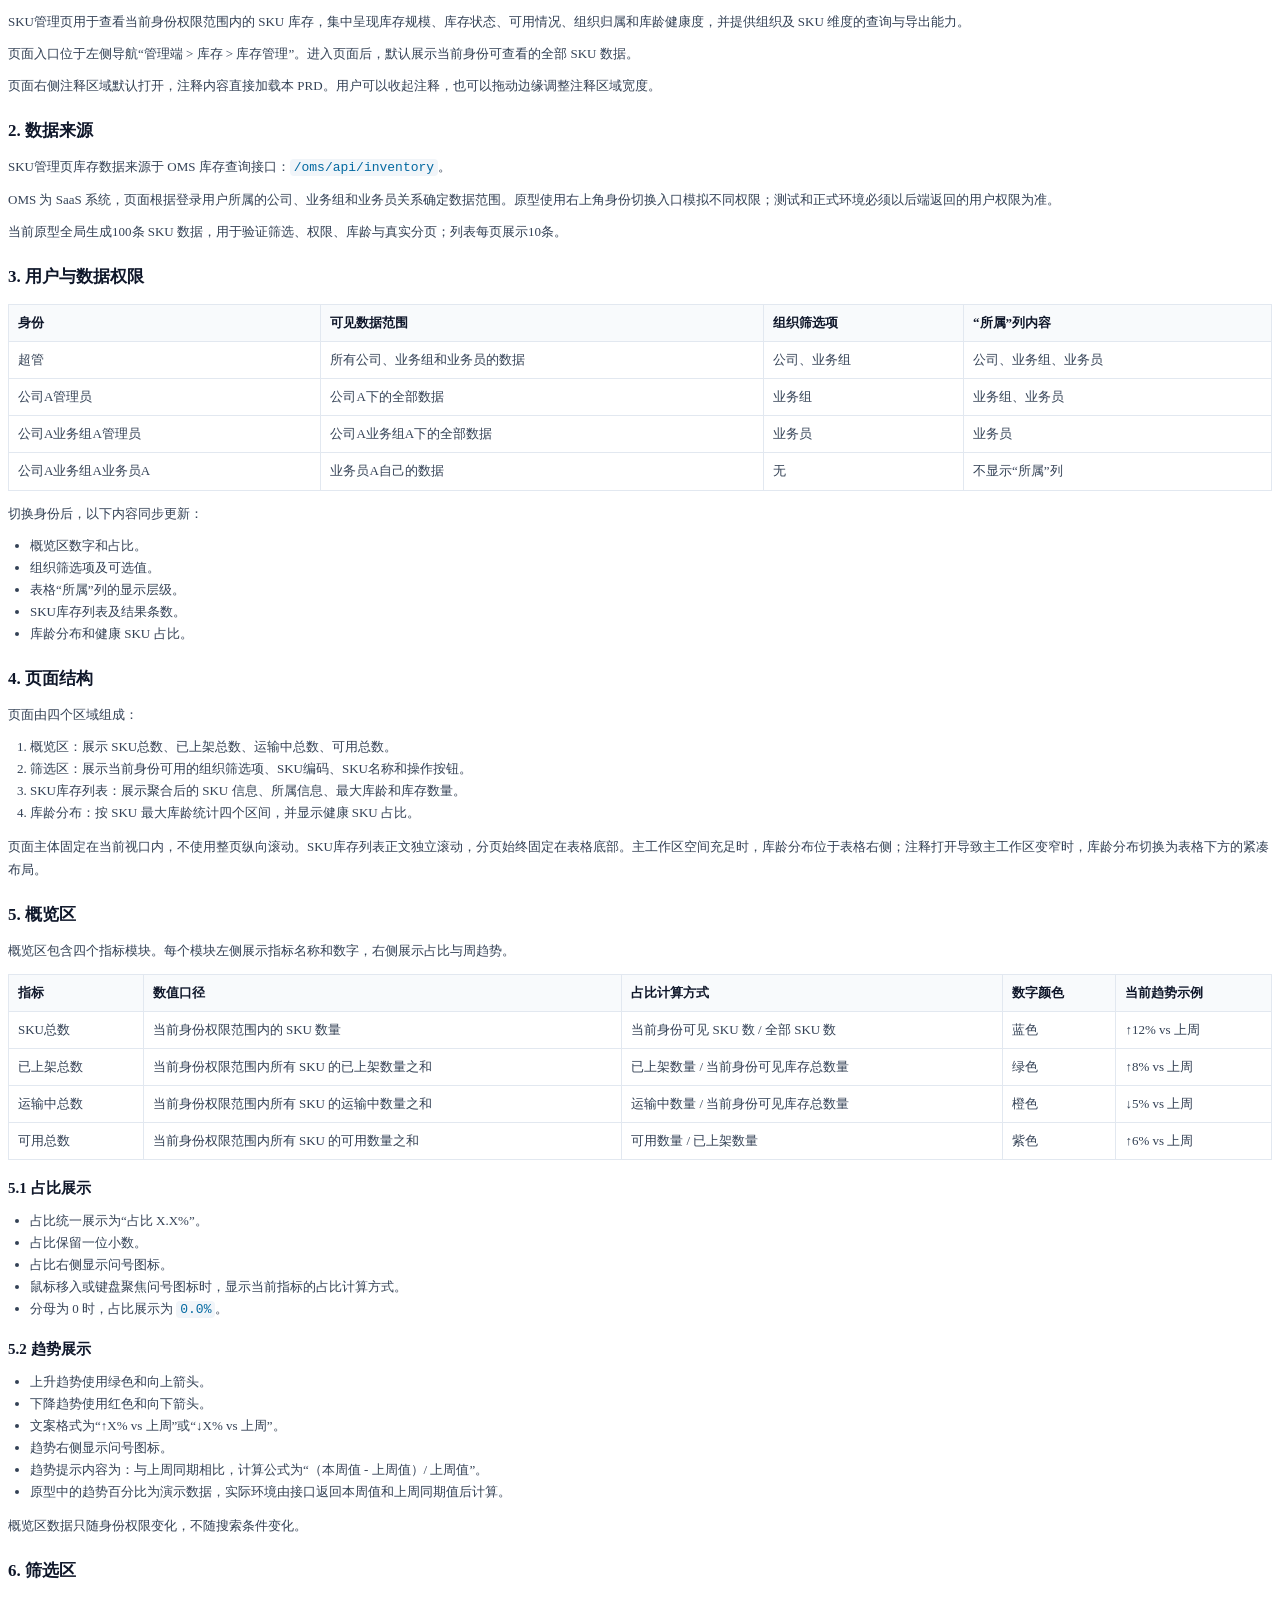
==== commit 87be3e39: "Update OMS interface and application workflows" ====
--- a/index.html
+++ b/index.html
@@ -1,99 +1,96 @@
 <!DOCTYPE html>
-<html lang="zh-CN"><head>
+<html lang="zh-CN" style="--notes-panel-w: 420px;"><head>
+<base href="file:///C:/Users/Administrator/Desktop/oms%20v1.0/">
 <meta charset="UTF-8">
 <meta name="viewport" content="width=device-width,initial-scale=1.0">
 <title>库存管理 — 美国货盘PRD</title>
 <link rel="stylesheet" href="styles.css?v=20260828-returns-pagination">
-<script src="navigation.js?v=20260901-auth-state" defer></script>
-</head>
-<body data-page="sku">
+<script src="navigation.js?v=20260901-auth-state" defer=""></script>
+<style data-html-annotator-inline-style="">
+[data-html-annotator-inline-root] { position: fixed; inset: 0; z-index: 2147483000; pointer-events: none; }
+[data-html-annotator-inline-marker] { position: fixed; width: 22px; height: 22px; margin: -5px 0 0 -5px; border: 2px solid #fff; border-radius: 50%; box-shadow: 0 2px 7px rgba(0,0,0,.35); color: #fff; font: 700 11px/18px Arial,sans-serif; text-align: center; cursor: pointer; pointer-events: auto; }
+[data-html-annotator-inline-marker][data-severity="info"] { background: #3b82f6; }
+[data-html-annotator-inline-marker][data-severity="warning"] { background: #d97706; }
+[data-html-annotator-inline-marker][data-severity="error"] { background: #dc2626; }
+[data-html-annotator-inline-panel] { position: fixed; display: none; max-width: 360px; max-height: 260px; overflow: auto; padding: 12px 14px; border: 1px solid #334155; border-left: 3px solid #3b82f6; border-radius: 6px; background: #111827; color: #e5e7eb; box-shadow: 0 8px 28px rgba(0,0,0,.35); font: 13px/1.6 -apple-system,BlinkMacSystemFont,"Segoe UI",sans-serif; pointer-events: auto; }
+[data-html-annotator-inline-panel][data-severity="warning"] { border-left-color: #d97706; }
+[data-html-annotator-inline-panel][data-severity="error"] { border-left-color: #dc2626; }
+[data-html-annotator-inline-panel] .html-annotator-inline-head { margin-bottom: 6px; color: #94a3b8; font-size: 11px; }
+[data-html-annotator-inline-panel] p { margin: 0 0 8px; }
+[data-html-annotator-inline-panel] p:last-child { margin-bottom: 0; }
+[data-html-annotator-inline-panel] .html-annotator-inline-tags { margin-top: 8px; color: #94a3b8; font-size: 11px; }
+</style><style data-html-annotator-document-rich-style="">
+.notes-content .notes-document { color:#334155; font-size:13px; line-height:1.7; overflow-wrap:anywhere; }
+.notes-content .notes-document h1,.notes-content .notes-document h2,.notes-content .notes-document h3 { color:#0f172a; font-weight:700; }
+.notes-content .notes-document h1 { margin:0 0 16px; font-size:22px; }
+.notes-content .notes-document h2 { margin:20px 0 10px; font-size:17px; }
+.notes-content .notes-document h3 { margin:16px 0 8px; font-size:15px; }
+.notes-content .notes-document p { margin:0 0 10px; }
+.notes-content .notes-document ul,.notes-content .notes-document ol { margin:0 0 12px; padding-left:22px; }
+.notes-content .notes-document blockquote { margin:12px 0; padding:8px 12px; border-left:3px solid #3b82f6; background:#f8fafc; color:#475569; }
+.notes-content .notes-document pre { margin:12px 0; overflow:auto; padding:12px; border-radius:6px; background:#0f172a; color:#e2e8f0; }
+.notes-content .notes-document code { font-family:ui-monospace,SFMono-Regular,Consolas,monospace; }
+.notes-content .notes-document :not(pre)>code { padding:1px 4px; border-radius:4px; background:#f1f5f9; color:#0369a1; }
+.notes-content .notes-document a { color:#2563eb; text-decoration:underline; }
+.notes-content .notes-document img { display:block; max-width:100%; height:auto; margin:12px 0; }
+.notes-content .notes-document table { width:100%; margin:12px 0; border-collapse:collapse; }
+.notes-content .notes-document th,.notes-content .notes-document td { padding:7px 9px; border:1px solid #e2e8f0; text-align:left; vertical-align:top; }
+.notes-content .notes-document th { background:#f8fafc; color:#0f172a; font-weight:600; }
+.notes-content .notes-document del { color:#64748b; }
+.notes-content .notes-document input[type="checkbox"] { margin-right:6px; }
+.notes-content .notes-document hr { margin:18px 0; border:0; border-top:1px solid #e2e8f0; }
+</style></head>
+<body data-page="sku" class="">
 
 <aside class="app-nav">
-  <div class="nav-brand">
-    <svg viewBox="0 0 24 24" fill="none" stroke="currentColor" stroke-width="1.8"><path d="M3 9l9-7 9 7v11a2 2 0 0 1-2 2H5a2 2 0 0 1-2-2z"></path><path d="M9 22V12h6v10"></path></svg>
-    美国货盘PRD
-  </div>
-  <nav class="nav-list">
-    <a href="login.html" data-nav="login">
-      <svg viewBox="0 0 24 24" fill="none" stroke="currentColor" stroke-width="1.8"><path d="M10 17l5-5-5-5"></path><path d="M15 12H3"></path><path d="M15 3h4a2 2 0 0 1 2 2v14a2 2 0 0 1-2 2h-4"></path></svg>
-      登录
-    </a>
-    <a href="index.html" data-nav="sku" class="active">
-      <svg viewBox="0 0 24 24" fill="none" stroke="currentColor" stroke-width="1.8"><path d="M20.59 13.41 13.42 20.58a2 2 0 0 1-2.83 0L2 12V2h10l8.59 8.59a2 2 0 0 1 0 2.82z"></path><line x1="7" y1="7" x2="7.01" y2="7"></line></svg>
-      SKU管理
-    </a>
-    <a href="cargo-tray-v2.html" data-nav="legacy-tray">
-      <svg viewBox="0 0 24 24" fill="none" stroke="currentColor" stroke-width="1.8"><path d="M21 16V8a2 2 0 0 0-1-1.73l-7-4a2 2 0 0 0-2 0l-7 4A2 2 0 0 0 3 8v8a2 2 0 0 0 1 1.73l7 4a2 2 0 0 0 2 0l7-4A2 2 0 0 0 21 16z"></path><path d="M3.27 6.96 12 12.01l8.73-5.05"></path><path d="M12 22.08V12"></path></svg>
-      美国货盘
-    </a>
-    <a href="order-management.html" data-nav="orders"><svg viewBox="0 0 24 24" fill="none" stroke="currentColor" stroke-width="1.8"><rect x="4" y="3" width="16" height="18" rx="2"></rect><path d="M8 8h8M8 12h8M8 16h5"></path></svg>订单管理</a>
-    <a href="cargo-tray-management.html" data-nav="tray-management">
-      <svg viewBox="0 0 24 24" fill="none" stroke="currentColor" stroke-width="1.8"><rect x="3" y="4" width="18" height="16" rx="2"></rect><path d="M8 9h8M8 13h8M8 17h5"></path></svg>
-      美国货盘管理
-    </a>
-    <a href="fees.html" data-nav="fees">
-      <svg viewBox="0 0 24 24" fill="none" stroke="currentColor" stroke-width="1.8"><rect x="3" y="5" width="18" height="14" rx="2"></rect><path d="M3 10h18"></path><path d="M7 15h3"></path></svg>
-      费用
-    </a>
-    <a href="user-management.html" data-nav="users">
-      <svg viewBox="0 0 24 24" fill="none" stroke="currentColor" stroke-width="1.8"><path d="M16 21v-2a4 4 0 0 0-4-4H6a4 4 0 0 0-4 4v2"></path><circle cx="9" cy="7" r="4"></circle><path d="M22 21v-2a4 4 0 0 0-3-3.87"></path><path d="M16 3.13a4 4 0 0 1 0 7.75"></path></svg>
-      用户管理
-    </a>
-  </nav>
-  <div class="nav-footer">美国货盘PRD</div>
+  <div class="nav-brand"><svg viewBox="0 0 24 24" fill="none" stroke="currentColor" stroke-width="1.8" aria-hidden="true"><path d="M3 9l9-7 9 7v11a2 2 0 0 1-2 2H5a2 2 0 0 1-2-2z"></path><path d="M9 22V12h6v10"></path></svg><span>工作管理平台</span></div>
+  <nav class="nav-list" aria-label="主导航"><a class="nav-primary" href="global-overview.html" data-nav="global-overview" title="全局说明"><svg viewBox="0 0 24 24" fill="none" stroke="currentColor" stroke-width="1.8" aria-hidden="true"><circle cx="12" cy="12" r="9"></circle><path d="M3 12h18M12 3a15 15 0 0 1 0 18M12 3a15 15 0 0 0 0 18"></path></svg><span>全局说明</span></a><div class="nav-group nav-hover-group nav-group-current"><div class="nav-group-toggle" tabindex="0" title="海外仓"><svg viewBox="0 0 24 24" fill="none" stroke="currentColor" stroke-width="1.8" aria-hidden="true"><path d="M4 7.5 12 3l8 4.5v9L12 21l-8-4.5z"></path><path d="m4 7.5 8 4.5 8-4.5M12 12v9"></path></svg><span>海外仓</span><svg class="nav-chevron" viewBox="0 0 24 24" fill="none" stroke="currentColor" stroke-width="2" aria-hidden="true"><path d="m7 10 5 5 5-5"></path></svg></div><div class="nav-children"><a class="nav-child" href="inbound.html" data-nav="inbound">入库单管理</a><a class="nav-child" href="order-management.html" data-nav="orders">订单管理</a><a class="nav-child active" href="index.html" data-nav="sku">库存管理</a><a class="nav-child" href="cargo-tray-management.html" data-nav="tray-management">美国货盘管理</a></div></div><div class="nav-group nav-hover-group"><div class="nav-group-toggle" tabindex="0" title="物流中心"><svg viewBox="0 0 24 24" fill="none" stroke="currentColor" stroke-width="1.8" aria-hidden="true"><path d="M3 6h11v11H3zM14 10h4l3 3v4h-7z"></path><circle cx="7" cy="19" r="2"></circle><circle cx="18" cy="19" r="2"></circle></svg><span>物流中心</span><svg class="nav-chevron" viewBox="0 0 24 24" fill="none" stroke="currentColor" stroke-width="2" aria-hidden="true"><path d="m7 10 5 5 5-5"></path></svg></div><div class="nav-children"><a class="nav-child" href="packaging-shipping.html" data-nav="packaging-shipping">包装发货</a></div></div><a class="nav-primary" href="cargo-tray-v2.html" data-nav="tray-v2" title="美国货盘"><svg viewBox="0 0 24 24" fill="none" stroke="currentColor" stroke-width="1.8" aria-hidden="true"><rect x="3" y="3" width="7" height="7" rx="1"></rect><rect x="14" y="3" width="7" height="7" rx="1"></rect><rect x="3" y="14" width="7" height="7" rx="1"></rect><rect x="14" y="14" width="7" height="7" rx="1"></rect></svg><span>美国货盘</span></a></nav>
+  <div class="nav-footer"></div>
 </aside>
 
 <div class="app-content">
   <div class="topbar" style="background:var(--surface);border-bottom:1px solid var(--border);height:48px">
-    <div class="topbar-left" style="gap:0">
-      <span style="font-size:13px;color:var(--muted);padding:0 12px;border-right:1px solid var(--border)">首页</span>
-      <div style="padding:0 16px;font-size:13px;font-weight:600;display:flex;align-items:center;gap:8px">
-        <span class="dot" style="width:8px;height:8px;border-radius:50%;background:var(--primary);display:inline-block"></span>
-        库存管理
-      </div>
+    <div class="topbar-left" style="gap:0"><label class="bm-search"><svg viewBox="0 0 24 24" fill="none" stroke="currentColor" stroke-width="2" aria-hidden="true"><circle cx="11" cy="11" r="7"></circle><path d="m20 20-4-4"></path></svg><input type="search" placeholder="请输入菜单" aria-label="搜索菜单"></label>
+      
+      
     </div>
-    <div class="topbar-right">
-      
-      <div class="user">
-        <button class="avatar" type="button" data-role-avatar aria-haspopup="dialog" aria-label="切换身份" title="切换身份">超</button>
-      </div>
-    </div>
-  </div>
+    <div class="topbar-right"></div>
+  </div><div class="bm-page-tabs"><div class="bm-page-tab active">库存管理<button type="button" aria-label="关闭页面标签">×</button></div></div>
 
   <div class="page-body">
     <div class="sku-overview-grid page-section">
       <div class="stat-card sku-overview-stat sku-stat-total">
         <div class="stat-label">SKU总数</div>
-        <div class="stat-value" id="summary-skus">6</div>
+        <div class="stat-value" id="summary-skus">100</div>
         <div class="stat-meta-row">
-          <span class="stat-share" id="summary-skus-share">占比 100%</span>
+          <span class="stat-share" id="summary-skus-share">占比 100.0%</span>
           <span class="table-header-help" tabindex="0" role="img" aria-label="SKU总数占比说明" data-tooltip="当前身份可见 SKU 数除以全部 SKU 数" title="当前身份可见 SKU 数除以全部 SKU 数">?</span>
         </div>
         <div class="stat-trend up"><span class="trend-arrow" aria-hidden="true">↑</span><strong>12%</strong><span>vs 上周</span><span class="table-header-help" tabindex="0" role="img" aria-label="SKU总数趋势说明" data-tooltip="与上周同期相比，计算公式为（本周值 - 上周值）除以上周值" title="与上周同期相比，计算公式为（本周值 - 上周值）除以上周值">?</span></div>
       </div>
       <div class="stat-card sku-overview-stat sku-stat-shelved">
         <div class="stat-label">已上架总数</div>
-        <div class="stat-value" id="summary-shelved">172</div>
+        <div class="stat-value" id="summary-shelved">12695</div>
         <div class="stat-meta-row">
-          <span class="stat-share" id="summary-shelved-share">占比 20.0%</span>
+          <span class="stat-share" id="summary-shelved-share">占比 54.7%</span>
           <span class="table-header-help" tabindex="0" role="img" aria-label="已上架占比说明" data-tooltip="已上架数量除以当前身份可见的库存总数量" title="已上架数量除以当前身份可见的库存总数量">?</span>
         </div>
         <div class="stat-trend up"><span class="trend-arrow" aria-hidden="true">↑</span><strong>8%</strong><span>vs 上周</span><span class="table-header-help" tabindex="0" role="img" aria-label="已上架趋势说明" data-tooltip="与上周同期相比，计算公式为（本周值 - 上周值）除以上周值" title="与上周同期相比，计算公式为（本周值 - 上周值）除以上周值">?</span></div>
       </div>
       <div class="stat-card sku-overview-stat sku-stat-transit">
         <div class="stat-label">运输中总数</div>
-        <div class="stat-value" id="summary-transit">350</div>
+        <div class="stat-value" id="summary-transit">6263</div>
         <div class="stat-meta-row">
-          <span class="stat-share" id="summary-transit-share">占比 40.7%</span>
+          <span class="stat-share" id="summary-transit-share">占比 27.0%</span>
           <span class="table-header-help" tabindex="0" role="img" aria-label="运输中占比说明" data-tooltip="运输中数量除以当前身份可见的库存总数量" title="运输中数量除以当前身份可见的库存总数量">?</span>
         </div>
         <div class="stat-trend down"><span class="trend-arrow" aria-hidden="true">↓</span><strong>5%</strong><span>vs 上周</span><span class="table-header-help" tabindex="0" role="img" aria-label="运输中趋势说明" data-tooltip="与上周同期相比，计算公式为（本周值 - 上周值）除以上周值" title="与上周同期相比，计算公式为（本周值 - 上周值）除以上周值">?</span></div>
       </div>
       <div class="stat-card sku-overview-stat sku-stat-available">
         <div class="stat-label">可用总数</div>
-        <div class="stat-value" id="summary-available">94</div>
+        <div class="stat-value" id="summary-available">10167</div>
         <div class="stat-meta-row">
-          <span class="stat-share" id="summary-available-share">占比 54.7%</span>
+          <span class="stat-share" id="summary-available-share">占比 80.1%</span>
           <span class="table-header-help" tabindex="0" role="img" aria-label="可用占比说明" data-tooltip="可用数量除以已上架数量" title="可用数量除以已上架数量">?</span>
         </div>
         <div class="stat-trend up"><span class="trend-arrow" aria-hidden="true">↑</span><strong>6%</strong><span>vs 上周</span><span class="table-header-help" tabindex="0" role="img" aria-label="可用库存趋势说明" data-tooltip="与上周同期相比，计算公式为（本周值 - 上周值）除以上周值" title="与上周同期相比，计算公式为（本周值 - 上周值）除以上周值">?</span></div>
@@ -126,29 +123,25 @@
           <svg viewBox="0 0 24 24" fill="none" stroke="currentColor" stroke-width="1.8"><path d="M3 12a9 9 0 1 0 9-9 9.75 9.75 0 0 0-6.74 2.74L3 8"></path><path d="M3 3v5h5"></path></svg>
           重置
         </button>
-        <button class="btn" style="background:#fef3c7;color:#92400e;font-weight:600" onclick="exportData()">
-          <svg viewBox="0 0 24 24" fill="none" stroke="currentColor" stroke-width="1.8"><path d="M21 15v4a2 2 0 0 1-2 2H5a2 2 0 0 1-2-2v-4"></path><polyline points="7 10 12 15 17 10"></polyline><line x1="12" y1="15" x2="12" y2="3"></line></svg>
-          导出
-        </button>
       </div>
     </div>
 
     <div class="sku-content-grid page-section">
       <div class="table-wrap">
-        <div class="table-head-bar" style="padding:12px 18px">
+        <div class="table-head-bar" style="padding:12px 18px" data-annotation-id="ann-1788934730177">
           <div class="inventory-table-tabs" role="tablist" aria-label="库存数据视图">
-            <button class="inventory-table-tab active" type="button" role="tab" aria-selected="true" data-inventory-view="all">全部库存 <span id="inventory-all-count">0</span></button>
+            <button class="inventory-table-tab active" type="button" role="tab" aria-selected="true" data-inventory-view="all">全部库存 <span id="inventory-all-count">100</span></button>
           </div>
-          <button class="btn btn-primary btn-sm" type="button" id="batch-cargo-btn" disabled onclick="batchMarkCargo()">批量上架美国货盘</button>
+          <button class="btn btn-primary btn-sm" type="button" id="batch-cargo-btn" disabled="" onclick="batchMarkCargo()">批量上架美国货盘</button>
         </div>
         <div class="table-scroll">
         <table class="data-table" id="inv-table">
-          <thead id="inv-thead"></thead>
-          <tbody id="inv-tbody"><tr style="background: rgba(220, 38, 38, 0.04);"><td><div style="display:flex;justify-content:center"><div style="width:40px;height:40px;border-radius:6px;background:var(--surface-2);display:flex;align-items:center;justify-content:center;font-size:20px">🏀</div></div></td><td style="font-family:var(--font-mono);font-size:12.5px;color:var(--muted)">0694670410</td><td style="font-weight:500">篮球6</td><td style="color:var(--muted);font-size:13px">40OZ</td><td><span class="tag tag-muted">杯子</span></td><td class="num" style="text-align:right;color:var(--danger);font-weight:600">1</td><td class="num" style="text-align:right;color:var(--warning);font-weight:500">1</td><td class="num" style="text-align:right;color:#3b82f6;font-weight:500">2</td><td class="num" style="text-align:right;color:#8b5cf6;font-weight:500">0</td><td class="num" style="text-align:right;color:var(--info);font-weight:500">0</td><td class="num" style="text-align:right;font-weight:700">2</td></tr><tr><td><div style="display:flex;justify-content:center"><div style="width:40px;height:40px;border-radius:6px;background:var(--surface-2);display:flex;align-items:center;justify-content:center;font-size:20px">🧴</div></div></td><td style="font-family:var(--font-mono);font-size:12.5px;color:var(--muted)">1497997262</td><td style="font-weight:500">老虎4</td><td style="color:var(--muted);font-size:13px">手提杯</td><td><span class="tag tag-muted">杯子</span></td><td class="num" style="text-align:right;color:var(--success);font-weight:600">34</td><td class="num" style="text-align:right;color:var(--warning);font-weight:500">0</td><td class="num" style="text-align:right;color:#3b82f6;font-weight:500">34</td><td class="num" style="text-align:right;color:#8b5cf6;font-weight:500">130</td><td class="num" style="text-align:right;color:var(--info);font-weight:500">114</td><td class="num" style="text-align:right;font-weight:700">278</td></tr><tr><td><div style="display:flex;justify-content:center"><div style="width:40px;height:40px;border-radius:6px;background:var(--surface-2);display:flex;align-items:center;justify-content:center;font-size:20px">🥤</div></div></td><td style="font-family:var(--font-mono);font-size:12.5px;color:var(--muted)">1964196450</td><td style="font-weight:500">羽毛5</td><td style="color:var(--muted);font-size:13px">手柄30OZ</td><td><span class="tag tag-muted">杯子</span></td><td class="num" style="text-align:right;color:var(--success);font-weight:600">30</td><td class="num" style="text-align:right;color:var(--warning);font-weight:500">0</td><td class="num" style="text-align:right;color:#3b82f6;font-weight:500">30</td><td class="num" style="text-align:right;color:#8b5cf6;font-weight:500">100</td><td class="num" style="text-align:right;color:var(--info);font-weight:500">148</td><td class="num" style="text-align:right;font-weight:700">278</td></tr><tr><td><div style="display:flex;justify-content:center"><div style="width:40px;height:40px;border-radius:6px;background:var(--surface-2);display:flex;align-items:center;justify-content:center;font-size:20px">🍓</div></div></td><td style="font-family:var(--font-mono);font-size:12.5px;color:var(--muted)">2917043563</td><td style="font-weight:500">草莓3</td><td style="color:var(--muted);font-size:13px">手提杯</td><td><span class="tag tag-muted">杯子</span></td><td class="num" style="text-align:right;color:var(--success);font-weight:600">6</td><td class="num" style="text-align:right;color:var(--warning);font-weight:500">0</td><td class="num" style="text-align:right;color:#3b82f6;font-weight:500">6</td><td class="num" style="text-align:right;color:#8b5cf6;font-weight:500">70</td><td class="num" style="text-align:right;color:var(--info);font-weight:500">76</td><td class="num" style="text-align:right;font-weight:700">152</td></tr><tr><td><div style="display:flex;justify-content:center"><div style="width:40px;height:40px;border-radius:6px;background:var(--surface-2);display:flex;align-items:center;justify-content:center;font-size:20px">🐼</div></div></td><td style="font-family:var(--font-mono);font-size:12.5px;color:var(--muted)">CM74834623</td><td style="font-weight:500">熊猫1</td><td style="color:var(--muted);font-size:13px">40OZ</td><td><span class="tag tag-muted">杯子</span></td><td class="num" style="text-align:right;color:var(--success);font-weight:600">23</td><td class="num" style="text-align:right;color:var(--warning);font-weight:500">0</td><td class="num" style="text-align:right;color:#3b82f6;font-weight:500">23</td><td class="num" style="text-align:right;color:#8b5cf6;font-weight:500">37</td><td class="num" style="text-align:right;color:var(--info);font-weight:500">12</td><td class="num" style="text-align:right;font-weight:700">72</td></tr><tr style="background: rgba(220, 38, 38, 0.04);"><td><div style="display:flex;justify-content:center"><div style="width:40px;height:40px;border-radius:6px;background:var(--surface-2);display:flex;align-items:center;justify-content:center;font-size:20px">🌸</div></div></td><td style="font-family:var(--font-mono);font-size:12.5px;color:var(--muted)">FL89234102</td><td style="font-weight:500">花朵2</td><td style="color:var(--muted);font-size:13px">手柄20OZ</td><td><span class="tag tag-muted">杯子</span></td><td class="num" style="text-align:right;color:var(--success);font-weight:600">0</td><td class="num" style="text-align:right;color:var(--warning);font-weight:500">2</td><td class="num" style="text-align:right;color:#3b82f6;font-weight:500">77</td><td class="num" style="text-align:right;color:#8b5cf6;font-weight:500">0</td><td class="num" style="text-align:right;color:var(--info);font-weight:500">0</td><td class="num" style="text-align:right;font-weight:700">79</td></tr></tbody>
+          <thead id="inv-thead"><tr><th class="selection-column"><input type="checkbox" id="inventory-select-all" aria-label="全选当前页"></th><th class="sku-column">SKU</th><th class="ownership-column">所属</th><th>库龄</th><th><span class="table-header-label">已上架<span class="table-header-help" tabindex="0" role="img" aria-label="已上架说明：已完成入库并放置到货架的库存数量" data-tooltip="已完成入库并放置到货架的库存数量" title="已完成入库并放置到货架的库存数量">?</span></span></th><th><span class="table-header-label">运输中<span class="table-header-help" tabindex="0" role="img" aria-label="运输中说明：已发出但尚未到达仓库的库存数量" data-tooltip="已发出但尚未到达仓库的库存数量" title="已发出但尚未到达仓库的库存数量">?</span></span></th><th><span class="table-header-label">已入库未上架<span class="table-header-help" tabindex="0" role="img" aria-label="已入库未上架说明：已到达仓库并完成入库，但尚未上架的库存数量" data-tooltip="已到达仓库并完成入库，但尚未上架的库存数量" title="已到达仓库并完成入库，但尚未上架的库存数量">?</span></span></th><th><span class="table-header-label">可用<span class="table-header-help" tabindex="0" role="img" aria-label="可用说明：当前可用于销售或分配的库存数量" data-tooltip="当前可用于销售或分配的库存数量" title="当前可用于销售或分配的库存数量">?</span></span></th><th><span class="table-header-label">锁定<span class="table-header-help" tabindex="0" role="img" aria-label="锁定说明：已被订单或业务占用，暂不可分配的库存数量" data-tooltip="已被订单或业务占用，暂不可分配的库存数量" title="已被订单或业务占用，暂不可分配的库存数量">?</span></span></th><th><span class="table-header-label">总数量<span class="table-header-help" tabindex="0" role="img" aria-label="总数量说明：该 SKU 在全部库存状态下的数量合计" data-tooltip="该 SKU 在全部库存状态下的数量合计" title="该 SKU 在全部库存状态下的数量合计">?</span></span></th><th class="operation-column">操作</th></tr></thead>
+          <tbody id="inv-tbody"><tr style="background: rgba(220, 38, 38, 0.04);"><td class="selection-column"><input type="checkbox" class="inventory-row-select" data-inventory-select="DS-AUR-01-A" aria-label="选择 极光随行保温杯"></td><td class="sku-column"><div class="sku-profile"><button class="sku-product-image" type="button" aria-label="预览极光随行保温杯图片" onclick="openPreview('img1.jpg')"><img src="img1.jpg" alt="极光随行保温杯"></button><div class="sku-profile-copy"><div class="sku-name-row"><strong>极光随行保温杯</strong></div><span>20OZ · 雾灰</span><code>DS-AUR-01-A</code></div></div></td><td class="ownership-column"><div class="ownership-stack ownership-values-only"><div class="ownership-line"><strong>公司A</strong></div><div class="ownership-line"><strong>业务组A</strong></div><div class="ownership-line"><strong>业务员A</strong></div></div></td><td><span class="tag age-value tag-success" tabindex="0" data-age-sku="DS-AUR-01-A" aria-describedby="age-detail-tooltip" aria-label="最大库龄2天，共1条库龄记录">2天</span></td><td class="num" style="text-align:right;color:var(--success);font-weight:600">0</td><td class="num" style="text-align:right;color:var(--info);font-weight:500">0</td><td class="num" style="text-align:right;color:#8b5cf6;font-weight:500">0</td><td class="num" style="text-align:right;color:var(--success);font-weight:500">0</td><td class="num" style="text-align:right;color:var(--warning);font-weight:500">0</td><td class="num" style="text-align:right;font-weight:700">0</td><td class="operation-column"><button class="btn-link" type="button" data-cargo-mark="DS-AUR-01-A" data-annotation-id="ann-1788934645961">上架</button></td></tr><tr><td class="selection-column"><input type="checkbox" class="inventory-row-select" data-inventory-select="DS-AUR-01-B" aria-label="选择 极光随行保温杯"></td><td class="sku-column"><div class="sku-profile"><button class="sku-product-image" type="button" aria-label="预览极光随行保温杯图片" onclick="openPreview('img1.jpg')"><img src="img1.jpg" alt="极光随行保温杯"></button><div class="sku-profile-copy"><div class="sku-name-row"><strong>极光随行保温杯</strong></div><span>30OZ · 海蓝</span><code>DS-AUR-01-B</code></div></div></td><td class="ownership-column"><div class="ownership-stack ownership-values-only"><div class="ownership-line"><strong>公司B</strong></div><div class="ownership-line"><strong>业务组C</strong></div><div class="ownership-line"><strong>业务员E</strong></div></div></td><td><span class="tag age-value tag-success" tabindex="0" data-age-sku="DS-AUR-01-B" aria-describedby="age-detail-tooltip" aria-label="最大库龄15天，共2条库龄记录">15天</span></td><td class="num" style="text-align:right;color:var(--success);font-weight:600">72</td><td class="num" style="text-align:right;color:var(--info);font-weight:500">23</td><td class="num" style="text-align:right;color:#8b5cf6;font-weight:500">19</td><td class="num" style="text-align:right;color:var(--success);font-weight:500">62</td><td class="num" style="text-align:right;color:var(--warning);font-weight:500">7</td><td class="num" style="text-align:right;font-weight:700">114</td><td class="operation-column"><button class="btn-link" type="button" data-cargo-mark="DS-AUR-01-B">上架</button></td></tr><tr><td class="selection-column"><input type="checkbox" class="inventory-row-select" data-inventory-select="DS-AUR-01-C" aria-label="选择 极光随行保温杯"></td><td class="sku-column"><div class="sku-profile"><button class="sku-product-image" type="button" aria-label="预览极光随行保温杯图片" onclick="openPreview('img1.jpg')"><img src="img1.jpg" alt="极光随行保温杯"></button><div class="sku-profile-copy"><div class="sku-name-row"><strong>极光随行保温杯</strong><span class="tag tag-primary sku-cargo-tag" data-annotation-id="ann-1788937916240">美国货盘</span></div><span>40OZ · 樱粉</span><code>DS-AUR-01-C</code></div></div></td><td class="ownership-column"><div class="ownership-stack ownership-values-only"><div class="ownership-line"><strong>公司C</strong></div><div class="ownership-line"><strong>业务组E</strong></div><div class="ownership-line"><strong>业务员I</strong></div></div></td><td><span class="tag age-value tag-warning" tabindex="0" data-age-sku="DS-AUR-01-C" aria-describedby="age-detail-tooltip" aria-label="最大库龄28天，共3条库龄记录">28天</span></td><td class="num" style="text-align:right;color:var(--success);font-weight:600">119</td><td class="num" style="text-align:right;color:var(--info);font-weight:500">46</td><td class="num" style="text-align:right;color:#8b5cf6;font-weight:500">38</td><td class="num" style="text-align:right;color:var(--success);font-weight:500">99</td><td class="num" style="text-align:right;color:var(--warning);font-weight:500">14</td><td class="num" style="text-align:right;font-weight:700">203</td><td class="operation-column"><button class="btn-link" type="button" data-cargo-mark="DS-AUR-01-C">上架</button></td></tr><tr><td class="selection-column"><input type="checkbox" class="inventory-row-select" data-inventory-select="DS-AUR-01-D" aria-label="选择 极光随行保温杯"></td><td class="sku-column"><div class="sku-profile"><button class="sku-product-image" type="button" aria-label="预览极光随行保温杯图片" onclick="openPreview('img1.jpg')"><img src="img1.jpg" alt="极光随行保温杯"></button><div class="sku-profile-copy"><div class="sku-name-row"><strong>极光随行保温杯</strong></div><span>64OZ · 墨黑</span><code>DS-AUR-01-D</code></div></div></td><td class="ownership-column"><div class="ownership-stack ownership-values-only"><div class="ownership-line"><strong>公司A</strong></div><div class="ownership-line"><strong>业务组B</strong></div><div class="ownership-line"><strong>业务员A</strong></div></div></td><td><span class="tag age-value tag-danger" tabindex="0" data-age-sku="DS-AUR-01-D" aria-describedby="age-detail-tooltip" aria-label="最大库龄41天，共1条库龄记录">41天</span></td><td class="num" style="text-align:right;color:var(--success);font-weight:600">166</td><td class="num" style="text-align:right;color:var(--info);font-weight:500">69</td><td class="num" style="text-align:right;color:#8b5cf6;font-weight:500">57</td><td class="num" style="text-align:right;color:var(--success);font-weight:500">136</td><td class="num" style="text-align:right;color:var(--warning);font-weight:500">21</td><td class="num" style="text-align:right;font-weight:700">292</td><td class="operation-column"><button class="btn-link" type="button" data-cargo-mark="DS-AUR-01-D">上架</button></td></tr><tr><td class="selection-column"><input type="checkbox" class="inventory-row-select" data-inventory-select="DS-MNT-02-A" aria-label="选择 山野运动水壶"></td><td class="sku-column"><div class="sku-profile"><button class="sku-product-image" type="button" aria-label="预览山野运动水壶图片" onclick="openPreview('img2.jpg')"><img src="img2.jpg" alt="山野运动水壶"></button><div class="sku-profile-copy"><div class="sku-name-row"><strong>山野运动水壶</strong><span class="tag tag-primary sku-cargo-tag">美国货盘</span></div><span>20OZ · 雾灰</span><code>DS-MNT-02-A</code></div></div></td><td class="ownership-column"><div class="ownership-stack ownership-values-only"><div class="ownership-line"><strong>公司B</strong></div><div class="ownership-line"><strong>业务组D</strong></div><div class="ownership-line"><strong>业务员E</strong></div></div></td><td><span class="tag age-value tag-danger" tabindex="0" data-age-sku="DS-MNT-02-A" aria-describedby="age-detail-tooltip" aria-label="最大库龄54天，共2条库龄记录">54天</span></td><td class="num" style="text-align:right;color:var(--success);font-weight:600">213</td><td class="num" style="text-align:right;color:var(--info);font-weight:500">92</td><td class="num" style="text-align:right;color:#8b5cf6;font-weight:500">76</td><td class="num" style="text-align:right;color:var(--success);font-weight:500">173</td><td class="num" style="text-align:right;color:var(--warning);font-weight:500">28</td><td class="num" style="text-align:right;font-weight:700">381</td><td class="operation-column"><button class="btn-link" type="button" data-cargo-mark="DS-MNT-02-A">上架</button></td></tr><tr style="background: rgba(220, 38, 38, 0.04);"><td class="selection-column"><input type="checkbox" class="inventory-row-select" data-inventory-select="DS-MNT-02-B" aria-label="选择 山野运动水壶"></td><td class="sku-column"><div class="sku-profile"><button class="sku-product-image" type="button" aria-label="预览山野运动水壶图片" onclick="openPreview('img2.jpg')"><img src="img2.jpg" alt="山野运动水壶"></button><div class="sku-profile-copy"><div class="sku-name-row"><strong>山野运动水壶</strong></div><span>30OZ · 海蓝</span><code>DS-MNT-02-B</code></div></div></td><td class="ownership-column"><div class="ownership-stack ownership-values-only"><div class="ownership-line"><strong>公司C</strong></div><div class="ownership-line"><strong>业务组F</strong></div><div class="ownership-line"><strong>业务员I</strong></div></div></td><td><span class="tag age-value tag-danger" tabindex="0" data-age-sku="DS-MNT-02-B" aria-describedby="age-detail-tooltip" aria-label="最大库龄67天，共3条库龄记录">67天</span></td><td class="num" style="text-align:right;color:var(--success);font-weight:600">40</td><td class="num" style="text-align:right;color:var(--info);font-weight:500">115</td><td class="num" style="text-align:right;color:#8b5cf6;font-weight:500">9</td><td class="num" style="text-align:right;color:var(--success);font-weight:500">22</td><td class="num" style="text-align:right;color:var(--warning);font-weight:500">3</td><td class="num" style="text-align:right;font-weight:700">164</td><td class="operation-column"><button class="btn-link" type="button" data-cargo-mark="DS-MNT-02-B">上架</button></td></tr><tr><td class="selection-column"><input type="checkbox" class="inventory-row-select" data-inventory-select="DS-MNT-02-C" aria-label="选择 山野运动水壶"></td><td class="sku-column"><div class="sku-profile"><button class="sku-product-image" type="button" aria-label="预览山野运动水壶图片" onclick="openPreview('img2.jpg')"><img src="img2.jpg" alt="山野运动水壶"></button><div class="sku-profile-copy"><div class="sku-name-row"><strong>山野运动水壶</strong><span class="tag tag-primary sku-cargo-tag">美国货盘</span></div><span>40OZ · 樱粉</span><code>DS-MNT-02-C</code></div></div></td><td class="ownership-column"><div class="ownership-stack ownership-values-only"><div class="ownership-line"><strong>公司A</strong></div><div class="ownership-line"><strong>业务组A</strong></div><div class="ownership-line"><strong>业务员A</strong></div></div></td><td><span class="tag age-value tag-success" tabindex="0" data-age-sku="DS-MNT-02-C" aria-describedby="age-detail-tooltip" aria-label="最大库龄8天，共1条库龄记录">8天</span></td><td class="num" style="text-align:right;color:var(--success);font-weight:600">87</td><td class="num" style="text-align:right;color:var(--info);font-weight:500">138</td><td class="num" style="text-align:right;color:#8b5cf6;font-weight:500">28</td><td class="num" style="text-align:right;color:var(--success);font-weight:500">59</td><td class="num" style="text-align:right;color:var(--warning);font-weight:500">10</td><td class="num" style="text-align:right;font-weight:700">253</td><td class="operation-column"><button class="btn-link" type="button" data-cargo-mark="DS-MNT-02-C">上架</button></td></tr><tr><td class="selection-column"><input type="checkbox" class="inventory-row-select" data-inventory-select="DS-MNT-02-D" aria-label="选择 山野运动水壶"></td><td class="sku-column"><div class="sku-profile"><button class="sku-product-image" type="button" aria-label="预览山野运动水壶图片" onclick="openPreview('img2.jpg')"><img src="img2.jpg" alt="山野运动水壶"></button><div class="sku-profile-copy"><div class="sku-name-row"><strong>山野运动水壶</strong></div><span>64OZ · 墨黑</span><code>DS-MNT-02-D</code></div></div></td><td class="ownership-column"><div class="ownership-stack ownership-values-only"><div class="ownership-line"><strong>公司B</strong></div><div class="ownership-line"><strong>业务组C</strong></div><div class="ownership-line"><strong>业务员E</strong></div></div></td><td><span class="tag age-value tag-warning" tabindex="0" data-age-sku="DS-MNT-02-D" aria-describedby="age-detail-tooltip" aria-label="最大库龄21天，共2条库龄记录">21天</span></td><td class="num" style="text-align:right;color:var(--success);font-weight:600">134</td><td class="num" style="text-align:right;color:var(--info);font-weight:500">16</td><td class="num" style="text-align:right;color:#8b5cf6;font-weight:500">47</td><td class="num" style="text-align:right;color:var(--success);font-weight:500">96</td><td class="num" style="text-align:right;color:var(--warning);font-weight:500">17</td><td class="num" style="text-align:right;font-weight:700">197</td><td class="operation-column"><button class="btn-link" type="button" data-cargo-mark="DS-MNT-02-D">上架</button></td></tr><tr><td class="selection-column"><input type="checkbox" class="inventory-row-select" data-inventory-select="DS-BIZ-03-A" aria-label="选择 商务直饮保温杯"></td><td class="sku-column"><div class="sku-profile"><button class="sku-product-image" type="button" aria-label="预览商务直饮保温杯图片" onclick="openPreview('img3.jpg')"><img src="img3.jpg" alt="商务直饮保温杯"></button><div class="sku-profile-copy"><div class="sku-name-row"><strong>商务直饮保温杯</strong><span class="tag tag-primary sku-cargo-tag">美国货盘</span></div><span>20OZ · 雾灰</span><code>DS-BIZ-03-A</code></div></div></td><td class="ownership-column"><div class="ownership-stack ownership-values-only"><div class="ownership-line"><strong>公司C</strong></div><div class="ownership-line"><strong>业务组E</strong></div><div class="ownership-line"><strong>业务员I</strong></div></div></td><td><span class="tag age-value tag-danger" tabindex="0" data-age-sku="DS-BIZ-03-A" aria-describedby="age-detail-tooltip" aria-label="最大库龄34天，共3条库龄记录">34天</span></td><td class="num" style="text-align:right;color:var(--success);font-weight:600">181</td><td class="num" style="text-align:right;color:var(--info);font-weight:500">0</td><td class="num" style="text-align:right;color:#8b5cf6;font-weight:500">66</td><td class="num" style="text-align:right;color:var(--success);font-weight:500">133</td><td class="num" style="text-align:right;color:var(--warning);font-weight:500">24</td><td class="num" style="text-align:right;font-weight:700">247</td><td class="operation-column"><button class="btn-link" type="button" data-cargo-mark="DS-BIZ-03-A">上架</button></td></tr><tr><td class="selection-column"><input type="checkbox" class="inventory-row-select" data-inventory-select="DS-BIZ-03-B" aria-label="选择 商务直饮保温杯"></td><td class="sku-column"><div class="sku-profile"><button class="sku-product-image" type="button" aria-label="预览商务直饮保温杯图片" onclick="openPreview('img3.jpg')"><img src="img3.jpg" alt="商务直饮保温杯"></button><div class="sku-profile-copy"><div class="sku-name-row"><strong>商务直饮保温杯</strong></div><span>30OZ · 海蓝</span><code>DS-BIZ-03-B</code></div></div></td><td class="ownership-column"><div class="ownership-stack ownership-values-only"><div class="ownership-line"><strong>公司A</strong></div><div class="ownership-line"><strong>业务组B</strong></div><div class="ownership-line"><strong>业务员A</strong></div></div></td><td><span class="tag age-value tag-danger" tabindex="0" data-age-sku="DS-BIZ-03-B" aria-describedby="age-detail-tooltip" aria-label="最大库龄47天，共1条库龄记录">47天</span></td><td class="num" style="text-align:right;color:var(--success);font-weight:600">228</td><td class="num" style="text-align:right;color:var(--info);font-weight:500">62</td><td class="num" style="text-align:right;color:#8b5cf6;font-weight:500">85</td><td class="num" style="text-align:right;color:var(--success);font-weight:500">197</td><td class="num" style="text-align:right;color:var(--warning);font-weight:500">31</td><td class="num" style="text-align:right;font-weight:700">375</td><td class="operation-column"><button class="btn-link" type="button" data-cargo-mark="DS-BIZ-03-B">上架</button></td></tr></tbody>
         </table>
         </div>
         <div class="pagination">
-          <span class="pagination-info">共 <strong id="total-count">6</strong> 条</span>
+          <span class="pagination-info">共 <strong id="total-count">100</strong> 条</span>
           <div style="display:flex;align-items:center;gap:8px">
             <select class="page-size-select" id="sku-page-size" onchange="changePageSize(this.value)" style="padding:4px 8px;border:1px solid var(--border);border-radius:6px;font-size:12.5px">
               <option>10条/每页</option>
@@ -156,12 +149,12 @@
               <option>50条/每页</option>
             </select>
             <div class="pagination-btns">
-              <button class="page-btn" id="sku-page-prev" type="button" onclick="changePage(-1)">‹</button>
-              <button class="page-btn active" id="sku-page-current" type="button">1 / 1</button>
+              <button class="page-btn" id="sku-page-prev" type="button" onclick="changePage(-1)" disabled="">‹</button>
+              <button class="page-btn active" id="sku-page-current" type="button">1 / 10</button>
               <button class="page-btn" id="sku-page-next" type="button" onclick="changePage(1)">›</button>
             </div>
             <span class="page-jump-label" style="font-size:12.5px;color:var(--muted)">跳至</span>
-            <input class="page-jump-input" id="sku-page-jump" type="number" value="1" min="1" onchange="jumpToPage(this.value)" style="width:40px;padding:4px 6px;border:1px solid var(--border);border-radius:6px;font-size:12.5px;text-align:center">
+            <input class="page-jump-input" id="sku-page-jump" type="number" value="1" min="1" onchange="jumpToPage(this.value)" style="width:40px;padding:4px 6px;border:1px solid var(--border);border-radius:6px;font-size:12.5px;text-align:center" max="10">
             <span class="page-jump-label" style="font-size:12.5px;color:var(--muted)">页</span>
           </div>
         </div>
@@ -170,17 +163,17 @@
   </div>
 </div>
 
-<div class="table-help-tooltip" id="table-help-tooltip" role="tooltip"></div>
+<div class="table-help-tooltip" id="table-help-tooltip" role="tooltip" style="left: 773.5px; top: 185.641px;">与上周同期相比，计算公式为（本周值 - 上周值）除以上周值</div>
 <div class="age-detail-tooltip" id="age-detail-tooltip" role="tooltip"></div>
 
 <div class="modal-overlay" id="inventory-cargo-modal" role="dialog" aria-modal="true" aria-labelledby="inventory-cargo-title">
   <div class="modal inventory-cargo-modal" id="inventory-cargo-dialog">
-    <div class="modal-head"><div class="inventory-cargo-heading"><h3 id="inventory-cargo-title">上架美国货盘</h3><span id="inventory-cargo-count">1 个 SKU</span></div><button class="close" type="button" id="inventory-cargo-close" aria-label="关闭">&times;</button></div>
-    <div class="modal-body">
+    <div class="modal-head"><div class="inventory-cargo-heading"><h3 id="inventory-cargo-title">上架美国货盘</h3><span id="inventory-cargo-count">1 个 SKU</span></div><button class="close" type="button" id="inventory-cargo-close" aria-label="关闭">×</button></div>
+    <div class="modal-body" data-annotation-id="ann-1788934861608">
       <p class="inventory-cargo-tip">请填写每个 SKU 的上架数量和售卖价格。</p>
       <div class="inventory-cargo-table-wrap"><table class="data-table inventory-cargo-table"><thead><tr><th>SKU</th><th>可用库存</th><th>上架数量</th><th>售卖价格（$）</th><th>授权</th></tr></thead><tbody id="inventory-cargo-tbody"></tbody></table></div>
     </div>
-    <div class="modal-footer"><button class="btn btn-ghost" type="button" id="inventory-cargo-cancel">取消</button><button class="btn btn-primary" type="button" id="inventory-cargo-confirm">确认上架</button></div>
+    <div class="modal-footer"><button class="btn btn-ghost" type="button" id="inventory-cargo-cancel">取消</button><button class="btn btn-primary" type="button" id="inventory-cargo-confirm" data-annotation-id="ann-1788935233301">确认上架</button></div>
   </div>
 </div>
 
@@ -214,7 +207,7 @@
 ];
 
 var rolePageConfig={
-  'super-admin':{columns:['company','businessGroup','salesperson'],filters:[{key:'company',label:'公司',placeholder:'请选择公司'},{key:'businessGroup',label:'业务组',placeholder:'请选择业务组'}]},
+  'super-admin':{columns:['businessGroup','salesperson'],filters:[{key:'businessGroup',label:'业务组',placeholder:'请选择业务组'}]},
   'company-admin':{columns:['businessGroup','salesperson'],filters:[{key:'businessGroup',label:'业务组',placeholder:'请选择业务组'}]},
   'group-admin':{columns:['salesperson'],filters:[{key:'salesperson',label:'业务员',placeholder:'请选择业务员'}]},
   'salesperson':{columns:[],filters:[]}
@@ -471,10 +464,6 @@
   applyFilters();
 }
 
-function exportData(){
-  showToast('导出成功');
-}
-
 document.getElementById('f-barcode').addEventListener('input',applyFilters);
 document.getElementById('f-name').addEventListener('input',applyFilters);
 document.getElementById('f-cargo-tray').addEventListener('change',applyFilters);
@@ -676,9 +665,15 @@
   applyFilters();
 });
 
+renderRoleFilters();
+renderTableHeader();
+updateSummary();
+applyFilters();
+
 </script>
 
 <style>
+  #role-switch-modal{display:none!important}
   .sku-content-grid{grid-template-columns:1fr!important}
   .sku-name-row{display:flex;align-items:center;gap:6px;min-width:0;width:100%;white-space:nowrap}
   .sku-name-row strong{min-width:0;overflow:hidden;text-overflow:ellipsis;white-space:nowrap}
@@ -761,9 +756,594 @@
   .inventory-auth-hint{padding:7px 9px;border-top:1px solid var(--border);margin:0;color:var(--muted);font-size:10px;line-height:1.4}
 </style>
 
-<script src="toast.js?v=20260828-cart-action"></script>
-<script src="role-switch.js"></script>
-<script src="notes.js?v=20260828-local-prd-v2"></script>
-
-
-</body></html>
+<script src="toast.js?v=20260828-cart-action"></script><div class="toast" id="global-toast" role="status" aria-live="polite" aria-atomic="true"><span class="toast-icon" aria-hidden="true">✓</span><span class="toast-message"></span><a class="toast-action" href="#购物车" hidden="">查看购物车</a></div><div class="toast" id="global-toast" role="status" aria-live="polite" aria-atomic="true"><span class="toast-icon" aria-hidden="true">✓</span><span class="toast-message"></span><a class="toast-action" href="#购物车" hidden="">查看购物车</a></div>
+<script src="role-switch.js"></script><div class="modal-overlay" id="role-switch-modal" role="dialog" aria-modal="true" aria-labelledby="role-switch-title"><div class="modal role-modal"><div class="modal-head"><h3 id="role-switch-title">切换身份</h3><button class="close" type="button" data-role-close="" aria-label="关闭">×</button></div><div class="modal-body"><div class="role-current" id="role-current-text"></div><div class="role-list" role="radiogroup" aria-label="可切换身份"><button class="role-option" type="button" role="radio" data-role-id="super-admin" aria-checked="false"><span class="role-option-avatar super">超</span><span class="role-option-copy"><span class="role-option-name">超管</span><span class="role-option-desc">查看全部公司与业务组数据</span></span><span class="role-option-check" aria-hidden="true"></span></button><button class="role-option" type="button" role="radio" data-role-id="company-admin" aria-checked="false"><span class="role-option-avatar company">公</span><span class="role-option-copy"><span class="role-option-name">公司A管理员</span><span class="role-option-desc">管理公司A的全部业务数据</span></span><span class="role-option-check" aria-hidden="true"></span></button><button class="role-option" type="button" role="radio" data-role-id="group-admin" aria-checked="false"><span class="role-option-avatar group">组</span><span class="role-option-copy"><span class="role-option-name">公司A业务组A管理员</span><span class="role-option-desc">管理公司A业务组A的数据</span></span><span class="role-option-check" aria-hidden="true"></span></button><button class="role-option" type="button" role="radio" data-role-id="salesperson" aria-checked="false"><span class="role-option-avatar sales">员</span><span class="role-option-copy"><span class="role-option-name">公司A业务组A业务员</span><span class="role-option-desc">查看本人负责的业务数据</span></span><span class="role-option-check" aria-hidden="true"></span></button></div></div><div class="modal-footer"><button class="btn btn-ghost" type="button" data-role-close="">取消</button><button class="btn btn-primary" type="button" id="role-switch-confirm">确认切换</button></div></div></div><div class="modal-overlay" id="role-switch-modal" role="dialog" aria-modal="true" aria-labelledby="role-switch-title"><div class="modal role-modal"><div class="modal-head"><h3 id="role-switch-title">切换身份</h3><button class="close" type="button" data-role-close="" aria-label="关闭">×</button></div><div class="modal-body"><div class="role-current" id="role-current-text"></div><div class="role-list" role="radiogroup" aria-label="可切换身份"><button class="role-option" type="button" role="radio" data-role-id="super-admin" aria-checked="false"><span class="role-option-avatar super">超</span><span class="role-option-copy"><span class="role-option-name">超管</span><span class="role-option-desc">查看全部公司与业务组数据</span></span><span class="role-option-check" aria-hidden="true"></span></button><button class="role-option" type="button" role="radio" data-role-id="company-admin" aria-checked="false"><span class="role-option-avatar company">公</span><span class="role-option-copy"><span class="role-option-name">公司A管理员</span><span class="role-option-desc">管理公司A的全部业务数据</span></span><span class="role-option-check" aria-hidden="true"></span></button><button class="role-option" type="button" role="radio" data-role-id="group-admin" aria-checked="false"><span class="role-option-avatar group">组</span><span class="role-option-copy"><span class="role-option-name">公司A业务组A管理员</span><span class="role-option-desc">管理公司A业务组A的数据</span></span><span class="role-option-check" aria-hidden="true"></span></button><button class="role-option" type="button" role="radio" data-role-id="salesperson" aria-checked="false"><span class="role-option-avatar sales">员</span><span class="role-option-copy"><span class="role-option-name">公司A业务组A业务员</span><span class="role-option-desc">查看本人负责的业务数据</span></span><span class="role-option-check" aria-hidden="true"></span></button></div></div><div class="modal-footer"><button class="btn btn-ghost" type="button" data-role-close="">取消</button><button class="btn btn-primary" type="button" id="role-switch-confirm">确认切换</button></div></div></div>
+<script src="notes.js?v=20260828-local-prd-v2"></script><button class="btn btn-ghost notes-toggle notes-toggle-floating" type="button" aria-label="查看注释" title="查看注释" aria-expanded="false" aria-controls="notes-panel" style="left: 804px; top: 8px; right: auto; transform: none;"><svg viewBox="0 0 24 24" fill="none" stroke="currentColor" stroke-width="1.8" aria-hidden="true"><path d="M14 2H6a2 2 0 0 0-2 2v16a2 2 0 0 0 2 2h12a2 2 0 0 0 2-2V8z"></path><path d="M14 2v6h6"></path><path d="M8 13h8"></path><path d="M8 17h6"></path></svg><span>查看注释</span></button><aside class="notes-panel" id="notes-panel" aria-label="库存管理注释"><div class="notes-resizer" role="separator" tabindex="0" aria-label="调整注释区域宽度" aria-orientation="vertical" aria-valuemin="320" aria-valuemax="784" aria-valuenow="420"></div><div class="notes-panel-head"><h2>库存管理注释</h2><button class="notes-close" type="button" aria-label="收起注释" title="收起注释">×</button></div><div class="notes-content"><article class="notes-document" data-html-annotator-injected-document=""><h2>页面结构</h2>
+<ol>
+<li>库存概览区域：展示 SKU总数、已上架总数、运输中总数和可用总数。</li>
+<li>筛选区域：展示当前用户可用的业务组筛选、SKU编码、SKU名称、美国货盘状态和搜索、重置、导出操作。</li>
+<li>库存数据表：展示 SKU信息、所属组织、库龄和各库存状态数量。</li>
+<li>上架美国货盘弹窗：维护 SKU 上架数量、售卖价格和授权对象。</li>
+<li>分页区域：展示结果总数、每页数量和翻页控件。</li>
+</ol>
+<h2>库存概览</h2>
+<p>概览数据按照当前登录用户的权限范围统计，不随表格筛选条件变化。</p>
+<table>
+<thead>
+<tr>
+<th>指标</th>
+<th>展示规则以及数据来源</th>
+</tr>
+</thead>
+<tbody><tr>
+<td>SKU总数</td>
+<td>展示当前用户权限范围内的 SKU 数量。库存查询接口返回</td>
+</tr>
+<tr>
+<td>已上架总数</td>
+<td>展示当前权限范围内所有 SKU 的已上架数量之和</td>
+</tr>
+<tr>
+<td>运输中总数</td>
+<td>展示当前权限范围内所有 SKU 的运输中数量之和</td>
+</tr>
+<tr>
+<td>可用总数</td>
+<td>展示当前权限范围内所有 SKU 的可用数量之和</td>
+</tr>
+</tbody></table>
+<p>每项指标展示占比和较上周同期的趋势。占比保留一位小数；趋势使用向上或向下箭头展示。问号图标支持鼠标移入和键盘聚焦，并展示对应的计算口径。</p>
+<h2>筛选功能</h2>
+<h3>业务组筛选</h3>
+<ul>
+<li>控件类型：下拉搜索多选。</li>
+<li>数据来源：全部业务组以及业务员。</li>
+<li>同一筛选项中的多个选项为“或”关系，不同筛选项之间为“且”关系。</li>
+</ul>
+<h3>SKU编码和SKU名称</h3>
+<ul>
+<li>控件类型：文本输入框。</li>
+<li>SKU编码支持模糊查询，不区分大小写。</li>
+<li>SKU名称支持模糊查询，不区分大小写。</li>
+</ul>
+<h3>是否美国货盘</h3>
+<ul>
+<li>控件类型：下拉单选。</li>
+<li>可选值：全部、是、否。</li>
+<li>默认值：全部。</li>
+<li>选择后只展示对应美国货盘状态的 SKU。</li>
+</ul>
+<h3>搜索、重置和导出</h3>
+<ul>
+<li>搜索：根据当前筛选条件刷新库存列表。</li>
+<li>重置：清空 SKU编码、SKU名称、业务组和美国货盘状态筛选，回复为默认值。</li>
+<li>导出：导出当前筛选结果，成功后通过 Toast 提示“导出成功”。</li>
+</ul>
+<h2>库存表格</h2>
+<p>表格数据来源于海外仓SKU库存接口/oms/api/inventory/list_sku_stock。</p>
+<p>查询无结果时展示“暂无数据”，结果总数展示为 0。</p>
+<p>表格字段从左到右展示以下内容：</p>
+<table>
+<thead>
+<tr>
+<th>字段</th>
+<th>展示规则</th>
+<th>数据来源</th>
+</tr>
+</thead>
+<tbody><tr>
+<td>选择</td>
+<td>支持全选当前页和逐行选择，用于批量上架美国货盘</td>
+<td>-</td>
+</tr>
+<tr>
+<td>SKU</td>
+<td>展示商品图片、SKU名称、规格和 SKU 编码。</td>
+<td>系统内存储的数据和海外仓接口返回的对应</td>
+</tr>
+<tr>
+<td>所属</td>
+<td>创建入库单时的业务组和业务员</td>
+<td>创建入库单时的业务组和业务员</td>
+</tr>
+<tr>
+<td>库龄</td>
+<td>展示该 SKU 入库记录中的最大库龄</td>
+<td>海外仓接口返回</td>
+</tr>
+<tr>
+<td>已上架</td>
+<td>展示已完成入库并放置到货架的库存数量</td>
+<td>海外仓接口返回</td>
+</tr>
+<tr>
+<td>运输中</td>
+<td>展示已发出但尚未到达仓库的库存数量</td>
+<td>海外仓接口返回</td>
+</tr>
+<tr>
+<td>已入库未上架</td>
+<td>展示已到达仓库并完成入库、但尚未上架的库存数量</td>
+<td>海外仓接口返回</td>
+</tr>
+<tr>
+<td>可用</td>
+<td>展示当前可用于销售或分配的库存数量</td>
+<td>海外仓接口返回</td>
+</tr>
+<tr>
+<td>锁定</td>
+<td>展示已被订单或其他业务占用、暂不可分配的库存数量</td>
+<td>海外仓接口返回</td>
+</tr>
+<tr>
+<td>总数量</td>
+<td>展示已上架、运输中和已入库未上架三类数量之和</td>
+<td>海外仓接口返回</td>
+</tr>
+<tr>
+<td>操作</td>
+<td>展示“上架”操作，点击后打开上架美国货盘弹窗</td>
+<td>-</td>
+</tr>
+</tbody></table>
+<p>SKU图片支持点击预览大图。已上架到美国货盘的 SKU，在名称旁展示“美国货盘”标识。</p>
+<p>库龄值支持鼠标移入和键盘聚焦，展示该 SKU 的库龄明细，包括库龄、上架日期和统计日期。最大库龄按以下规则显示标签颜色：0-15天为绿色，16-30天为黄色，31天及以上为红色；无库龄记录时展示“-”。</p>
+<p>表头“已上架、运输中、已入库未上架、可用、锁定、总数量”右侧展示问号图标，移入或聚焦后显示字段定义。</p>
+<h3>表头排序</h3>
+<p>以下字段支持排序：</p>
+<ul>
+<li>库龄</li>
+<li>已上架</li>
+<li>运输中</li>
+<li>已入库未上架</li>
+<li>可用</li>
+<li>锁定</li>
+<li>总数量</li>
+</ul>
+<p>首次点击按降序排列，再次点击切换为升序。排序只影响当前筛选结果和分页顺序。</p>
+<h2>上架美国货盘</h2>
+<h3>打开弹窗</h3>
+<ul>
+<li>单行操作：点击库存表格中的“上架”，打开上架美国货盘弹窗，仅展示当前 SKU。</li>
+<li>批量操作：勾选一个或多个 SKU 后点击“批量上架美国货盘”，打开弹窗并展示全部已选 SKU。</li>
+<li>未选择 SKU 时点击批量操作，Toast 提示“请先选择想要上架的SKU商品”。</li>
+<li>弹窗表格数据来源于单行操作对应的 SKU，或批量操作前选中的 SKU。</li>
+</ul>
+<h3>弹窗字段</h3>
+<table>
+<thead>
+<tr>
+<th>字段</th>
+<th>控件与校验规则</th>
+</tr>
+</thead>
+<tbody><tr>
+<td>SKU</td>
+<td>展示商品图片、SKU名称、规格和 SKU 编码，不允许修改</td>
+</tr>
+<tr>
+<td>可用库存</td>
+<td>展示当前 SKU 可用库存数量，作为上架数量的最大值</td>
+</tr>
+<tr>
+<td>上架数量</td>
+<td>必填；数字类型；不能有小数点；最小值为 0；最大值不得超过可用库存</td>
+</tr>
+<tr>
+<td>售卖价格（$）</td>
+<td>必填；数字类型；允许保留小数点后两位</td>
+</tr>
+<tr>
+<td>授权</td>
+<td>多级联动多选，无默认值；根据斑马或蜂鸟用户展示授权对象</td>
+</tr>
+</tbody></table>
+<p>授权控件规则：</p>
+<ul>
+<li>斑马用户按部门和成员进行二级分类，展示所有部门和成员。</li>
+<li>蜂鸟用户只有用户一级分类，展示所有用户。</li>
+<li>授权支持多选，并可按平台、角色或用户搜索。</li>
+</ul>
+<h3>确认上架</h3>
+<ul>
+<li>点击“确认上架”后先校验必填字段；字段为空时，在对应字段上标红并提示字段不能为空。</li>
+<li>调用 <code>/oms/api/inventory/list_sku_stock</code> 获取 SKU 最新库存。</li>
+<li>判断每个 SKU 的上架数量是否小于等于最新库存；库存不足时停止提交，并通过 Toast 提示“SKUXXX库存不足”。</li>
+<li>校验全部通过后，将 SKU 商品上架到美国货盘，对外展示商品信息。</li>
+<li>上架成功后关闭弹窗，清除已选择的 SKU，并在库存表格中展示“美国货盘”标识。</li>
+<li>点击取消或关闭弹窗不提交数据。</li>
+</ul>
+<h2>状态定义</h2>
+<table>
+<thead>
+<tr>
+<th>状态</th>
+<th>说明</th>
+</tr>
+</thead>
+<tbody><tr>
+<td>已上架</td>
+<td>已完成入库并放置到货架的库存数量</td>
+</tr>
+<tr>
+<td>运输中</td>
+<td>已发出但尚未到达仓库的库存数量</td>
+</tr>
+<tr>
+<td>已入库未上架</td>
+<td>已到达仓库并完成入库，但尚未上架的库存数量</td>
+</tr>
+<tr>
+<td>可用</td>
+<td>当前可用于销售或分配的库存数量</td>
+</tr>
+<tr>
+<td>锁定</td>
+<td>已被订单或业务占用，暂不可分配的库存数量</td>
+</tr>
+<tr>
+<td>美国货盘</td>
+<td>SKU 已完成美国货盘上架并对外展示</td>
+</tr>
+</tbody></table>
+<h2>分页</h2>
+<ul>
+<li>默认每页 10 条，可通过每页数量控件调整。</li>
+<li>展示当前筛选结果总数。</li>
+<li>提供上一页、当前页、下一页和页码跳转控件。</li>
+<li>表格正文使用独立滚动区域，概览、筛选和分页区域保持稳定。</li>
+<li>表格字段超出可用宽度时支持横向滚动。</li>
+</ul>
+</article></div></aside><div class="notes-backdrop"></div><div class="notes-preview" role="dialog" aria-modal="true" aria-label="图片预览"><button class="notes-preview-close" type="button" aria-label="关闭图片预览" title="关闭">×</button><img alt=""><div class="notes-preview-caption"></div></div><aside class="notes-panel" id="notes-panel" aria-label="库存管理注释"><div class="notes-resizer" role="separator" tabindex="0" aria-label="调整注释区域宽度" aria-orientation="vertical" aria-valuemin="320" aria-valuemax="784" aria-valuenow="420"></div><div class="notes-panel-head"><h2>库存管理注释</h2><button class="notes-close" type="button" aria-label="收起注释" title="收起注释">×</button></div><div class="notes-content"><article class="notes-document"><h1>美国货盘PRD - SKU 管理页 PRD</h1><h2>1. 页面定位</h2><p>SKU管理页用于查看当前身份权限范围内的 SKU 库存，集中呈现库存规模、库存状态、可用情况、组织归属和库龄健康度，并提供组织及 SKU 维度的查询与导出能力。</p><p>页面入口位于左侧导航“管理端 &gt; 库存 &gt; 库存管理”。进入页面后，默认展示当前身份可查看的全部 SKU 数据。</p><p>页面右侧注释区域默认打开，注释内容直接加载本 PRD。用户可以收起注释，也可以拖动边缘调整注释区域宽度。</p><h2>2. 数据来源</h2><p>SKU管理页库存数据来源于 OMS 库存查询接口：<code>/oms/api/inventory</code>。</p><p>OMS 为 SaaS 系统，页面根据登录用户所属的公司、业务组和业务员关系确定数据范围。原型使用右上角身份切换入口模拟不同权限；测试和正式环境必须以后端返回的用户权限为准。</p><p>当前原型全局生成100条 SKU 数据，用于验证筛选、权限、库龄与真实分页；列表每页展示10条。</p><h2>3. 用户与数据权限</h2><div class="notes-table-wrap"><table><thead><tr><th>身份</th><th>可见数据范围</th><th>组织筛选项</th><th>“所属”列内容</th></tr></thead><tbody><tr><td>超管</td><td>所有公司、业务组和业务员的数据</td><td>公司、业务组</td><td>公司、业务组、业务员</td></tr><tr><td>公司A管理员</td><td>公司A下的全部数据</td><td>业务组</td><td>业务组、业务员</td></tr><tr><td>公司A业务组A管理员</td><td>公司A业务组A下的全部数据</td><td>业务员</td><td>业务员</td></tr><tr><td>公司A业务组A业务员A</td><td>业务员A自己的数据</td><td>无</td><td>不显示“所属”列</td></tr></tbody></table></div><p>切换身份后，以下内容同步更新：</p><ul><li>概览区数字和占比。</li><li>组织筛选项及可选值。</li><li>表格“所属”列的显示层级。</li><li>SKU库存列表及结果条数。</li><li>库龄分布和健康 SKU 占比。</li></ul><h2>4. 页面结构</h2><p>页面由四个区域组成：</p><ol><li>概览区：展示 SKU总数、已上架总数、运输中总数、可用总数。</li><li>筛选区：展示当前身份可用的组织筛选项、SKU编码、SKU名称和操作按钮。</li><li>SKU库存列表：展示聚合后的 SKU 信息、所属信息、最大库龄和库存数量。</li><li>库龄分布：按 SKU 最大库龄统计四个区间，并显示健康 SKU 占比。</li></ol><p>页面主体固定在当前视口内，不使用整页纵向滚动。SKU库存列表正文独立滚动，分页始终固定在表格底部。主工作区空间充足时，库龄分布位于表格右侧；注释打开导致主工作区变窄时，库龄分布切换为表格下方的紧凑布局。</p><h2>5. 概览区</h2><p>概览区包含四个指标模块。每个模块左侧展示指标名称和数字，右侧展示占比与周趋势。</p><div class="notes-table-wrap"><table><thead><tr><th>指标</th><th>数值口径</th><th>占比计算方式</th><th>数字颜色</th><th>当前趋势示例</th></tr></thead><tbody><tr><td>SKU总数</td><td>当前身份权限范围内的 SKU 数量</td><td>当前身份可见 SKU 数 / 全部 SKU 数</td><td>蓝色</td><td>↑12% vs 上周</td></tr><tr><td>已上架总数</td><td>当前身份权限范围内所有 SKU 的已上架数量之和</td><td>已上架数量 / 当前身份可见库存总数量</td><td>绿色</td><td>↑8% vs 上周</td></tr><tr><td>运输中总数</td><td>当前身份权限范围内所有 SKU 的运输中数量之和</td><td>运输中数量 / 当前身份可见库存总数量</td><td>橙色</td><td>↓5% vs 上周</td></tr><tr><td>可用总数</td><td>当前身份权限范围内所有 SKU 的可用数量之和</td><td>可用数量 / 已上架数量</td><td>紫色</td><td>↑6% vs 上周</td></tr></tbody></table></div><h3>5.1 占比展示</h3><ul><li>占比统一展示为“占比 X.X%”。</li><li>占比保留一位小数。</li><li>占比右侧显示问号图标。</li><li>鼠标移入或键盘聚焦问号图标时，显示当前指标的占比计算方式。</li><li>分母为 0 时，占比展示为 <code>0.0%</code>。</li></ul><h3>5.2 趋势展示</h3><ul><li>上升趋势使用绿色和向上箭头。</li><li>下降趋势使用红色和向下箭头。</li><li>文案格式为“↑X% vs 上周”或“↓X% vs 上周”。</li><li>趋势右侧显示问号图标。</li><li>趋势提示内容为：与上周同期相比，计算公式为“（本周值 - 上周值）/ 上周值”。</li><li>原型中的趋势百分比为演示数据，实际环境由接口返回本周值和上周同期值后计算。</li></ul><p>概览区数据只随身份权限变化，不随搜索条件变化。</p><h2>6. 筛选区</h2><h3>6.1 筛选项</h3><div class="notes-table-wrap"><table><thead><tr><th>身份</th><th>从左到右的筛选项</th></tr></thead><tbody><tr><td>超管</td><td>公司、业务组、SKU编码、SKU名称</td></tr><tr><td>公司A管理员</td><td>业务组、SKU编码、SKU名称</td></tr><tr><td>公司A业务组A管理员</td><td>业务员、SKU编码、SKU名称</td></tr><tr><td>公司A业务组A业务员A</td><td>SKU编码、SKU名称</td></tr></tbody></table></div><p>每个筛选项采用“上方为筛选名称、下方为筛选控件”的布局。</p><h3>6.2 筛选规则</h3><ul><li>公司、业务组、业务员支持下拉搜索和多选。</li><li>组织选项只允许出现当前身份权限范围内的数据。</li><li>SKU编码支持部分匹配，不区分大小写。</li><li>SKU名称支持部分匹配，不区分大小写。</li><li>同一个多选筛选项中的多个选项为“或”关系。</li><li>不同筛选项之间为“且”关系。</li><li>输入 SKU编码或 SKU名称时，列表实时应用当前条件。</li></ul><h3>6.3 操作按钮</h3><div class="notes-table-wrap"><table><thead><tr><th>操作</th><th>页面行为</th></tr></thead><tbody><tr><td>搜索</td><td>按当前全部筛选条件刷新列表、结果条数和库龄分布</td></tr><tr><td>重置</td><td>清空组织、SKU编码和SKU名称条件，恢复当前身份下的默认数据</td></tr><tr><td>导出</td><td>导出当前筛选结果，完成后显示全局 Toast“导出成功”</td></tr></tbody></table></div><h2>7. SKU库存列表</h2><h3>7.1 字段顺序</h3><p>表格字段从左到右依次为：</p><ol><li>SKU</li><li>所属，根据身份决定是否显示</li><li>库龄</li><li>已上架</li><li>运输中</li><li>已入库未上架</li><li>可用</li><li>锁定</li><li>总数量</li></ol><h3>7.2 SKU 聚合列</h3><p>SKU图片、SKU名称、SKU规格和SKU编码聚合到“SKU”列中。</p><p>单元格左侧展示商品图片，右侧从上到下依次展示：</p><ol><li>SKU名称</li><li>SKU规格</li><li>SKU编码</li></ol><p>展示规则：</p><ul><li>SKU名称使用主要文字样式。</li><li>SKU规格使用次要文字样式。</li><li>SKU编码使用等宽字体和弱化颜色。</li><li>商品图片尺寸大于项目原基础表格缩略图尺寸。</li><li>点击商品图片打开大图预览。</li><li>SKU列和所属列使用紧凑间距，避免两列之间出现大面积空白。</li></ul><h3>7.3 所属聚合列</h3><p>公司、业务组和业务员信息聚合到“所属”列中，每个组织层级占一行。</p><p>单元格只展示实际公司、业务组或业务员名称，不显示“公司”“业务组”“业务员”等字段标签。</p><p>显示顺序固定为：</p><ol><li>公司</li><li>业务组</li><li>业务员</li></ol><p>页面根据当前身份隐藏已知或无权查看的上级层级：</p><ul><li>超管显示公司、业务组、业务员。</li><li>公司A管理员显示业务组、业务员。</li><li>公司A业务组A管理员显示业务员。</li><li>公司A业务组A业务员A不显示“所属”列。</li></ul><h3>7.4 库存字段定义</h3><div class="notes-table-wrap"><table><thead><tr><th>字段</th><th>定义</th></tr></thead><tbody><tr><td>库龄</td><td>当前 SKU 全部入库记录中的最大库龄，单位为天</td></tr><tr><td>已上架</td><td>已完成入库并放置到货架的库存数量</td></tr><tr><td>运输中</td><td>已发出但尚未到达仓库的库存数量</td></tr><tr><td>已入库未上架</td><td>已到达仓库并完成入库，但尚未上架的库存数量</td></tr><tr><td>可用</td><td>当前可以用于销售或分配的库存数量</td></tr><tr><td>锁定</td><td>已被订单或其他业务占用、暂不可分配的库存数量</td></tr><tr><td>总数量</td><td>已上架、运输中、已入库未上架三类数量之和</td></tr></tbody></table></div><p>可用和锁定属于库存可用性维度，不重复计入总数量。</p><h3>7.5 表头说明</h3><p>“已上架、运输中、已入库未上架、可用、锁定、总数量”表头右侧显示问号图标。</p><ul><li>鼠标移入图标时显示对应字段定义。</li><li>图标支持键盘聚焦。</li><li>图标不触发表格排序或其他表格操作。</li></ul><h3>7.6 库龄明细</h3><ul><li>一个 SKU 可以存在多次入库记录。</li><li>表格默认显示该 SKU 所有库龄记录中的最大天数。</li><li>鼠标移入库龄值或使用键盘聚焦库龄值时，显示库龄记录浮层。</li><li>浮层每条入库记录显示一行，字段为“库龄、上架日期、统计日期”。</li><li>多条记录按库龄从大到小排列。</li><li>没有库龄记录时显示“-”，不展示明细浮层。</li></ul><p>最大库龄标签颜色：</p><div class="notes-table-wrap"><table><thead><tr><th>最大库龄</th><th>展示样式</th></tr></thead><tbody><tr><td>0-15天</td><td>绿色标签</td></tr><tr><td>16-30天</td><td>黄色标签</td></tr><tr><td>31天及以上</td><td>红色标签</td></tr></tbody></table></div><h2>8. 库龄分布</h2><p>库龄分布按当前列表中每个 SKU 的最大库龄统计，因此会随身份和筛选结果同步变化。</p><div class="notes-table-wrap"><table><thead><tr><th>区间</th><th>颜色</th><th>统计规则</th></tr></thead><tbody><tr><td>0-7天</td><td>深绿色</td><td>最大库龄为 0 至 7 天的 SKU 数量</td></tr><tr><td>8-15天</td><td>浅绿色</td><td>最大库龄为 8 至 15 天的 SKU 数量</td></tr><tr><td>16-30天</td><td>黄色</td><td>最大库龄为 16 至 30 天的 SKU 数量</td></tr><tr><td>30天+</td><td>红色</td><td>最大库龄大于 30 天的 SKU 数量</td></tr></tbody></table></div><p>模块包含以下信息：</p><ul><li>健康 SKU 占比。</li><li>四个库龄区间的横向分布条。</li><li>每个区间对应的 SKU 数量。</li><li>库龄统计口径提示图标。</li></ul><p>健康 SKU 指最大库龄不超过 15 天的 SKU。计算公式为：</p><p><code>健康 SKU 占比 =（0-7天 SKU 数 + 8-15天 SKU 数）/ 当前列表 SKU 总数</code></p><p>当前列表为空时，健康 SKU 占比展示为 <code>0%</code>，四个区间数量均展示为 <code>0个</code>。</p><h2>9. 表格滚动与分页</h2><ul><li>页面主体高度不超过当前视口。</li><li>表格正文使用内部纵向滚动，滚动表格时概览区、筛选区和分页位置不变化。</li><li>表格字段超出可用宽度时使用内部横向滚动。</li><li>表格头部展示当前结果条数。</li><li>分页固定在表格底部，始终处于当前页面可视区域。</li><li>工作区较窄时，分页保留总条数、上一页、当前页和下一页，隐藏每页条数及跳页控件。</li><li>当前原型每页默认展示 10 条数据。</li></ul><h2>10. 页面交互与数据联动</h2><div class="notes-table-wrap"><table><thead><tr><th>触发操作</th><th>联动结果</th></tr></thead><tbody><tr><td>切换身份</td><td>更新概览、组织筛选、所属列、列表、结果条数和库龄分布</td></tr><tr><td>执行搜索</td><td>更新列表、结果条数和库龄分布，不改变概览区</td></tr><tr><td>重置筛选</td><td>恢复当前身份下的默认列表和库龄分布</td></tr><tr><td>移入或聚焦概览问号</td><td>显示占比或趋势计算方式</td></tr><tr><td>移入或聚焦库存表头问号</td><td>显示库存字段定义</td></tr><tr><td>移入或聚焦库龄值</td><td>显示该 SKU 的全部库龄记录</td></tr><tr><td>点击 SKU 图片</td><td>打开图片预览</td></tr><tr><td>点击导出</td><td>导出当前筛选结果并显示 Toast“导出成功”</td></tr></tbody></table></div><h2>11. 页面状态与反馈</h2><ul><li>页面初始化时展示当前身份权限范围内的全部数据。</li><li>没有匹配数据时，表格显示“暂无数据”，结果条数显示为 0。</li><li>空列表下库龄分布同步归零。</li><li>项目内操作反馈统一使用全局 Toast，不使用浏览器弹窗或页面独立提示组件。</li><li>Toast 在页面顶部居中显示，并在 2.5 秒后自动消失。</li><li>SKU 导出完成后的 Toast 文案固定为“导出成功”。</li></ul><h2>12. 接口字段与数据关系</h2><p>库存列表至少需要以下字段：</p><div class="notes-table-wrap"><table><thead><tr><th>字段</th><th>用途</th></tr></thead><tbody><tr><td><code>img</code></td><td>SKU商品图片</td></tr><tr><td><code>barcode</code></td><td>SKU编码</td></tr><tr><td><code>name</code></td><td>SKU名称</td></tr><tr><td><code>spec</code></td><td>SKU规格</td></tr><tr><td><code>company</code></td><td>所属公司</td></tr><tr><td><code>businessGroup</code></td><td>所属业务组</td></tr><tr><td><code>salesperson</code></td><td>所属业务员</td></tr><tr><td><code>shelved</code></td><td>已上架数量</td></tr><tr><td><code>transit</code></td><td>运输中数量</td></tr><tr><td><code>receivedNotShelved</code></td><td>已入库未上架数量</td></tr><tr><td><code>available</code></td><td>可用数量</td></tr><tr><td><code>locked</code></td><td>锁定数量</td></tr><tr><td><code>total</code></td><td>总数量</td></tr><tr><td><code>ageRecords</code></td><td>库龄记录数组</td></tr></tbody></table></div><p>每条库龄记录至少包含：</p><div class="notes-table-wrap"><table><thead><tr><th>字段</th><th>含义</th></tr></thead><tbody><tr><td><code>days</code></td><td>统计日期减去上架日期所得天数</td></tr><tr><td><code>shelvedDate</code></td><td>本批库存完成上架的日期</td></tr><tr><td><code>statisticsDate</code></td><td>本条库龄数据的计算基准日期</td></tr></tbody></table></div><p>接口还需要提供或支持以下数据关系：</p><ul><li>超管账号可查询全部公司的 SKU 数据。</li><li>SKU 与公司、业务组和业务员之间存在可查询的归属关系。</li><li>组织筛选接口返回值受当前登录用户权限限制。</li><li>概览趋势需要本周值与上周同期值，或直接返回已计算的趋势百分比。</li><li>库龄记录可以由库存查询接口直接返回，也可以通过 SKU 标识关联独立的库存批次接口。</li></ul><h2>13. 概览趋势计算</h2><p>概览趋势统一使用同一身份权限范围内的库存快照计算，不受页面当前公司、业务组、业务员、SKU编码或SKU名称筛选条件影响。</p><p>通用公式：<code>趋势百分比 =（当前值 - 对比值）/ 对比值 × 100%</code>。</p><div class="notes-table-wrap"><table><thead><tr><th>指标</th><th>当前值</th><th>对比值</th></tr></thead><tbody><tr><td>SKU总数</td><td>当前时点可见且未删除的去重SKU数</td><td>7天前同一时点、相同权限范围的去重SKU数</td></tr><tr><td>已上架总数</td><td>当前时点所有可见SKU的已上架数量之和</td><td>7天前同一时点的已上架数量之和</td></tr><tr><td>运输中总数</td><td>当前时点所有可见SKU的运输中数量之和</td><td>7天前同一时点的运输中数量之和</td></tr><tr><td>可用总数</td><td>当前时点所有可见SKU的可用数量之和</td><td>7天前同一时点的可用数量之和</td></tr></tbody></table></div><ul><li>结果大于0显示向上箭头，结果小于0显示向下箭头，绝对值按页面现有精度展示。</li><li>对比值为0且当前值也为0时展示 <code>0%</code>；对比值为0且当前值大于0时展示“新增”，不执行除法。</li><li>当前原型中的 <code>12%</code>、<code>8%</code>、<code>5%</code>、<code>6%</code> 为静态演示值；正式数据由库存历史快照或趋势接口计算。</li></ul></article></div></aside><div class="notes-backdrop"></div><div class="notes-preview" role="dialog" aria-modal="true" aria-label="图片预览"><button class="notes-preview-close" type="button" aria-label="关闭图片预览" title="关闭">×</button><img alt=""><div class="notes-preview-caption"></div></div>
+
+
+
+<div data-html-annotator-inline-root=""><button type="button" data-html-annotator-inline-marker="" data-annotation-id="ann-1788934645961" data-severity="info" data-annotation-index="0" data-annotation-updated-at="2026-09-09T06:48:47.835Z" data-target-selector="tbody#inv-tbody > tr:nth-of-type(1) > td.operation-column:nth-of-type(11) > button.btn-link" data-target-tag="BUTTON" data-target-classes="[&quot;btn-link&quot;]" data-target-text="上架" data-target-child-count="0" data-target-depth="11">1</button><div data-html-annotator-inline-panel="" data-annotation-id="ann-1788934645961" data-severity="info"><div class="html-annotator-inline-head">标注 · BUTTON</div><div><p>点击后弹出【上架美国货盘】弹窗</p></div></div><button type="button" data-html-annotator-inline-marker="" data-annotation-id="ann-1788934730177" data-severity="info" data-annotation-index="1" data-annotation-updated-at="2026-09-09T06:20:32.752Z" data-target-selector="div.app-content:nth-of-type(1) > div.page-body:nth-of-type(3) > div.sku-content-grid.page-section:nth-of-type(3) > div.table-wrap > div.table-head-bar:nth-of-type(1)" data-target-tag="DIV" data-target-classes="[&quot;table-head-bar&quot;]" data-target-text="全部库存 100" data-target-child-count="2" data-target-depth="6">2</button><div data-html-annotator-inline-panel="" data-annotation-id="ann-1788934730177" data-severity="info"><div class="html-annotator-inline-head">标注 · DIV</div><div><p>点击后弹出【上架美国货盘】弹窗，并将所选的列表中的SKU一并展示到弹窗中。一个SKU都没有勾选的话，toast提示“请先选择想要上架的SKU商品”</p></div></div><button type="button" data-html-annotator-inline-marker="" data-annotation-id="ann-1788934861608" data-severity="info" data-annotation-index="2" data-annotation-updated-at="2026-09-09T06:21:50.240Z" data-target-selector="div#inventory-cargo-dialog > div.modal-body:nth-of-type(2)" data-target-tag="DIV" data-target-classes="[&quot;modal-body&quot;]" data-target-text="请填写每个 SKU 的上架数量和售卖价格。
+      SKU可用库存上架数量售卖价格" data-target-child-count="2" data-target-depth="4">3</button><div data-html-annotator-inline-panel="" data-annotation-id="ann-1788934861608" data-severity="info"><div class="html-annotator-inline-head">标注 · DIV</div><div><p>表格数据来源于在前置操作里所选的SKU数量或者是单击某个SKU项里操作项里的上架按钮。</p></div></div><button type="button" data-html-annotator-inline-marker="" data-annotation-id="ann-1788934915687" data-severity="info" data-annotation-index="3" data-annotation-updated-at="2026-09-09T06:23:58.366Z" data-target-selector="tbody#inventory-cargo-tbody > tr > td:nth-of-type(3) > input.cargo-qty-input" data-target-tag="INPUT" data-target-classes="[&quot;cargo-qty-input&quot;]" data-target-text="" data-target-child-count="0" data-target-depth="10">4</button><div data-html-annotator-inline-panel="" data-annotation-id="ann-1788934915687" data-severity="info"><div class="html-annotator-inline-head">标注 · INPUT</div><div><p>必填，不能为空</p><p>数字类型，不能有小数点</p><p>上架数量最大值不可超过可用库存，最小值0</p></div></div><button type="button" data-html-annotator-inline-marker="" data-annotation-id="ann-1788934944839" data-severity="info" data-annotation-index="4" data-annotation-updated-at="2026-09-09T06:23:39.502Z" data-target-selector="tbody#inventory-cargo-tbody > tr > td:nth-of-type(4) > div.inventory-price-control > input.cargo-price-input" data-target-tag="INPUT" data-target-classes="[&quot;cargo-price-input&quot;]" data-target-text="" data-target-child-count="0" data-target-depth="11">5</button><div data-html-annotator-inline-panel="" data-annotation-id="ann-1788934944839" data-severity="info"><div class="html-annotator-inline-head">标注 · INPUT</div><div><p>数字类型，可以保留小数点后两位</p><p>必填，不能为空</p></div></div><button type="button" data-html-annotator-inline-marker="" data-annotation-id="ann-1788935040558" data-severity="info" data-annotation-index="5" data-annotation-updated-at="2026-09-09T06:28:58.140Z" data-target-selector="tbody#inventory-cargo-tbody > tr > td:nth-of-type(5) > div.inventory-auth-select > button.inventory-auth-trigger" data-target-tag="BUTTON" data-target-classes="[&quot;inventory-auth-trigger&quot;]" data-target-text="请选择授权⌄" data-target-child-count="2" data-target-depth="11">6</button><div data-html-annotator-inline-panel="" data-annotation-id="ann-1788935040558" data-severity="info"><div class="html-annotator-inline-head">标注 · BUTTON</div><div><p>多级联动多选框；</p><p>无默认值；</p><p>需要区分斑马和蜂鸟用户；</p><p>斑马用户按部门+成员进行二级分类，蜂鸟只有用户一级分类；</p><p>斑马展示所有部门+所有成员；</p><p>蜂鸟展示所有用户；</p></div></div><button type="button" data-html-annotator-inline-marker="" data-annotation-id="ann-1788935233301" data-severity="info" data-annotation-index="6" data-annotation-updated-at="2026-09-09T07:09:35.706Z" data-target-selector="button#inventory-cargo-confirm" data-target-tag="BUTTON" data-target-classes="[&quot;btn&quot;,&quot;btn-primary&quot;]" data-target-text="确认上架" data-target-child-count="0" data-target-depth="5">7</button><div data-html-annotator-inline-panel="" data-annotation-id="ann-1788935233301" data-severity="info"><div class="html-annotator-inline-head">标注 · BUTTON</div><div><p>点击后先校验必填字段是否为空，为空就在必填字段上标红并提示对应字段不能为空。</p><p>同步一次接口/oms/api/inventory/list_sku_stock，获取到SKU的最新库存，判断当前上架数量是否小于等于库存值，是就继续，不是的话就toast提示“SKUXXX库存不足”</p><p>以上判断都通过后，将SKU商品信息上架到美国货盘（就是对外展示了，有个界面可以用来看美国货盘里有什么货）</p></div></div><button type="button" data-html-annotator-inline-marker="" data-annotation-id="ann-1788937916240" data-severity="info" data-annotation-index="7" data-annotation-updated-at="2026-09-09T07:17:39.392Z" data-target-selector="tbody#inv-tbody > tr:nth-of-type(3) > td.sku-column:nth-of-type(2) > div.sku-profile > div.sku-profile-copy > div.sku-name-row > span.tag.tag-primary.sku-cargo-tag" data-target-tag="SPAN" data-target-classes="[&quot;tag&quot;,&quot;tag-primary&quot;,&quot;sku-cargo-tag&quot;]" data-target-text="美国货盘" data-target-child-count="0" data-target-depth="14">8</button><div data-html-annotator-inline-panel="" data-annotation-id="ann-1788937916240" data-severity="info"><div class="html-annotator-inline-head">标注 · SPAN</div><div><p>已经上架到美股货盘的SKU商品要有该标识</p></div></div></div><script data-html-annotator-inline-script="">
+(function () {
+  var root = document.querySelector('[data-html-annotator-inline-root]');
+  if (!root) return;
+  function depth(element) {
+    var value = 0;
+    while (element && element.parentElement) { value++; element = element.parentElement; }
+    return value;
+  }
+  function findById(id) {
+    var all = document.querySelectorAll('[data-annotation-id]');
+    for (var i = 0; i < all.length; i++) {
+      if (!root.contains(all[i]) && all[i].getAttribute('data-annotation-id') === id) return all[i];
+    }
+    return null;
+  }
+  function findBySelector(marker) {
+    var selector = marker.getAttribute('data-target-selector');
+    if (!selector) return null;
+    try {
+      var all = document.querySelectorAll(selector);
+      for (var i = 0; i < all.length; i++) if (!root.contains(all[i])) return all[i];
+    } catch (_) {}
+    return null;
+  }
+  function findByFingerprint(marker) {
+    var tag = marker.getAttribute('data-target-tag');
+    if (!tag) return null;
+    var classes = [];
+    try { classes = JSON.parse(marker.getAttribute('data-target-classes') || '[]'); } catch (_) {}
+    var text = marker.getAttribute('data-target-text') || '';
+    var childCount = Number(marker.getAttribute('data-target-child-count'));
+    var targetDepth = Number(marker.getAttribute('data-target-depth'));
+    var all = document.querySelectorAll(tag);
+    for (var i = 0; i < all.length; i++) {
+      var element = all[i];
+      if (root.contains(element)) continue;
+      var elementText = (element.textContent || '').slice(0, 50).trim();
+      if (element.children.length === childCount && depth(element) === targetDepth && elementText === text && element.classList.length === classes.length && classes.every(function (name) { return element.classList.contains(name); })) return element;
+    }
+    return null;
+  }
+  function targetFor(marker) {
+    var id = marker.getAttribute('data-annotation-id');
+    var target = findById(id) || findBySelector(marker) || findByFingerprint(marker);
+    if (target && target.getAttribute('data-annotation-id') !== id) target.setAttribute('data-annotation-id', id);
+    return target;
+  }
+  function panelFor(id) {
+    var panels = root.querySelectorAll('[data-html-annotator-inline-panel]');
+    for (var i = 0; i < panels.length; i++) if (panels[i].getAttribute('data-annotation-id') === id) return panels[i];
+    return null;
+  }
+  function position() {
+    root.querySelectorAll('[data-html-annotator-inline-marker]').forEach(function (marker) {
+      var target = targetFor(marker);
+      var panel = panelFor(marker.getAttribute('data-annotation-id'));
+      if (!target || target.getClientRects().length === 0) {
+        marker.style.display = 'none';
+        if (panel) panel.style.display = 'none';
+        return;
+      }
+      var rect = target.getBoundingClientRect();
+      marker.style.display = 'block';
+      marker.style.left = rect.right + 'px';
+      marker.style.top = rect.top + 'px';
+    });
+  }
+  root.querySelectorAll('[data-html-annotator-inline-marker]').forEach(function (marker) {
+    marker.addEventListener('click', function (event) {
+      event.preventDefault(); event.stopPropagation();
+      var panel = panelFor(marker.getAttribute('data-annotation-id'));
+      root.querySelectorAll('[data-html-annotator-inline-panel]').forEach(function (item) { if (item !== panel) item.style.display = 'none'; });
+      if (!panel) return;
+      panel.style.display = panel.style.display === 'block' ? 'none' : 'block';
+      var rect = marker.getBoundingClientRect();
+      panel.style.left = Math.max(12, Math.min(rect.right + 8, window.innerWidth - panel.offsetWidth - 12)) + 'px';
+      panel.style.top = Math.max(12, Math.min(rect.top, window.innerHeight - panel.offsetHeight - 12)) + 'px';
+    });
+  });
+  document.addEventListener('click', function (event) { if (!root.contains(event.target)) root.querySelectorAll('[data-html-annotator-inline-panel]').forEach(function (item) { item.style.display = 'none'; }); });
+  window.addEventListener('scroll', position, true);
+  window.addEventListener('resize', position);
+  var pending = false;
+  new MutationObserver(function (records) {
+    var relevant = records.some(function (record) { return !root.contains(record.target); });
+    if (!relevant || pending) return;
+    pending = true;
+    setTimeout(function () { pending = false; position(); }, 0);
+  }).observe(document.body, { childList: true, subtree: true, attributes: true, attributeFilter: ['class', 'style', 'hidden'] });
+  position();
+})();
+</script>
+
+<template data-html-annotator-document-template=""><article class="notes-document" data-html-annotator-injected-document=""><h2>页面结构</h2>
+<ol>
+<li>库存概览区域：展示 SKU总数、已上架总数、运输中总数和可用总数。</li>
+<li>筛选区域：展示当前用户可用的业务组筛选、SKU编码、SKU名称、美国货盘状态和搜索、重置、导出操作。</li>
+<li>库存数据表：展示 SKU信息、所属组织、库龄和各库存状态数量。</li>
+<li>上架美国货盘弹窗：维护 SKU 上架数量、售卖价格和授权对象。</li>
+<li>分页区域：展示结果总数、每页数量和翻页控件。</li>
+</ol>
+<h2>库存概览</h2>
+<p>概览数据按照当前登录用户的权限范围统计，不随表格筛选条件变化。</p>
+<table>
+<thead>
+<tr>
+<th>指标</th>
+<th>展示规则以及数据来源</th>
+</tr>
+</thead>
+<tbody><tr>
+<td>SKU总数</td>
+<td>展示当前用户权限范围内的 SKU 数量。库存查询接口返回</td>
+</tr>
+<tr>
+<td>已上架总数</td>
+<td>展示当前权限范围内所有 SKU 的已上架数量之和</td>
+</tr>
+<tr>
+<td>运输中总数</td>
+<td>展示当前权限范围内所有 SKU 的运输中数量之和</td>
+</tr>
+<tr>
+<td>可用总数</td>
+<td>展示当前权限范围内所有 SKU 的可用数量之和</td>
+</tr>
+</tbody></table>
+<p>每项指标展示占比和较上周同期的趋势。占比保留一位小数；趋势使用向上或向下箭头展示。问号图标支持鼠标移入和键盘聚焦，并展示对应的计算口径。</p>
+<h2>筛选功能</h2>
+<h3>业务组筛选</h3>
+<ul>
+<li>控件类型：下拉搜索多选。</li>
+<li>数据来源：全部业务组以及业务员。</li>
+<li>同一筛选项中的多个选项为“或”关系，不同筛选项之间为“且”关系。</li>
+</ul>
+<h3>SKU编码和SKU名称</h3>
+<ul>
+<li>控件类型：文本输入框。</li>
+<li>SKU编码支持模糊查询，不区分大小写。</li>
+<li>SKU名称支持模糊查询，不区分大小写。</li>
+</ul>
+<h3>是否美国货盘</h3>
+<ul>
+<li>控件类型：下拉单选。</li>
+<li>可选值：全部、是、否。</li>
+<li>默认值：全部。</li>
+<li>选择后只展示对应美国货盘状态的 SKU。</li>
+</ul>
+<h3>搜索、重置和导出</h3>
+<ul>
+<li>搜索：根据当前筛选条件刷新库存列表。</li>
+<li>重置：清空 SKU编码、SKU名称、业务组和美国货盘状态筛选，回复为默认值。</li>
+<li>导出：导出当前筛选结果，成功后通过 Toast 提示“导出成功”。</li>
+</ul>
+<h2>库存表格</h2>
+<p>表格数据来源于海外仓SKU库存接口/oms/api/inventory/list_sku_stock。</p>
+<p>查询无结果时展示“暂无数据”，结果总数展示为 0。</p>
+<p>表格字段从左到右展示以下内容：</p>
+<table>
+<thead>
+<tr>
+<th>字段</th>
+<th>展示规则</th>
+<th>数据来源</th>
+</tr>
+</thead>
+<tbody><tr>
+<td>选择</td>
+<td>支持全选当前页和逐行选择，用于批量上架美国货盘</td>
+<td>-</td>
+</tr>
+<tr>
+<td>SKU</td>
+<td>展示商品图片、SKU名称、规格和 SKU 编码。</td>
+<td>系统内存储的数据和海外仓接口返回的对应</td>
+</tr>
+<tr>
+<td>所属</td>
+<td>创建入库单时的业务组和业务员</td>
+<td>创建入库单时的业务组和业务员</td>
+</tr>
+<tr>
+<td>库龄</td>
+<td>展示该 SKU 入库记录中的最大库龄</td>
+<td>海外仓接口返回</td>
+</tr>
+<tr>
+<td>已上架</td>
+<td>展示已完成入库并放置到货架的库存数量</td>
+<td>海外仓接口返回</td>
+</tr>
+<tr>
+<td>运输中</td>
+<td>展示已发出但尚未到达仓库的库存数量</td>
+<td>海外仓接口返回</td>
+</tr>
+<tr>
+<td>已入库未上架</td>
+<td>展示已到达仓库并完成入库、但尚未上架的库存数量</td>
+<td>海外仓接口返回</td>
+</tr>
+<tr>
+<td>可用</td>
+<td>展示当前可用于销售或分配的库存数量</td>
+<td>海外仓接口返回</td>
+</tr>
+<tr>
+<td>锁定</td>
+<td>展示已被订单或其他业务占用、暂不可分配的库存数量</td>
+<td>海外仓接口返回</td>
+</tr>
+<tr>
+<td>总数量</td>
+<td>展示已上架、运输中和已入库未上架三类数量之和</td>
+<td>海外仓接口返回</td>
+</tr>
+<tr>
+<td>操作</td>
+<td>展示“上架”操作，点击后打开上架美国货盘弹窗</td>
+<td>-</td>
+</tr>
+</tbody></table>
+<p>SKU图片支持点击预览大图。已上架到美国货盘的 SKU，在名称旁展示“美国货盘”标识。</p>
+<p>库龄值支持鼠标移入和键盘聚焦，展示该 SKU 的库龄明细，包括库龄、上架日期和统计日期。最大库龄按以下规则显示标签颜色：0-15天为绿色，16-30天为黄色，31天及以上为红色；无库龄记录时展示“-”。</p>
+<p>表头“已上架、运输中、已入库未上架、可用、锁定、总数量”右侧展示问号图标，移入或聚焦后显示字段定义。</p>
+<h3>表头排序</h3>
+<p>以下字段支持排序：</p>
+<ul>
+<li>库龄</li>
+<li>已上架</li>
+<li>运输中</li>
+<li>已入库未上架</li>
+<li>可用</li>
+<li>锁定</li>
+<li>总数量</li>
+</ul>
+<p>首次点击按降序排列，再次点击切换为升序。排序只影响当前筛选结果和分页顺序。</p>
+<h2>上架美国货盘</h2>
+<h3>打开弹窗</h3>
+<ul>
+<li>单行操作：点击库存表格中的“上架”，打开上架美国货盘弹窗，仅展示当前 SKU。</li>
+<li>批量操作：勾选一个或多个 SKU 后点击“批量上架美国货盘”，打开弹窗并展示全部已选 SKU。</li>
+<li>未选择 SKU 时点击批量操作，Toast 提示“请先选择想要上架的SKU商品”。</li>
+<li>弹窗表格数据来源于单行操作对应的 SKU，或批量操作前选中的 SKU。</li>
+</ul>
+<h3>弹窗字段</h3>
+<table>
+<thead>
+<tr>
+<th>字段</th>
+<th>控件与校验规则</th>
+</tr>
+</thead>
+<tbody><tr>
+<td>SKU</td>
+<td>展示商品图片、SKU名称、规格和 SKU 编码，不允许修改</td>
+</tr>
+<tr>
+<td>可用库存</td>
+<td>展示当前 SKU 可用库存数量，作为上架数量的最大值</td>
+</tr>
+<tr>
+<td>上架数量</td>
+<td>必填；数字类型；不能有小数点；最小值为 0；最大值不得超过可用库存</td>
+</tr>
+<tr>
+<td>售卖价格（$）</td>
+<td>必填；数字类型；允许保留小数点后两位</td>
+</tr>
+<tr>
+<td>授权</td>
+<td>多级联动多选，无默认值；根据斑马或蜂鸟用户展示授权对象</td>
+</tr>
+</tbody></table>
+<p>授权控件规则：</p>
+<ul>
+<li>斑马用户按部门和成员进行二级分类，展示所有部门和成员。</li>
+<li>蜂鸟用户只有用户一级分类，展示所有用户。</li>
+<li>授权支持多选，并可按平台、角色或用户搜索。</li>
+</ul>
+<h3>确认上架</h3>
+<ul>
+<li>点击“确认上架”后先校验必填字段；字段为空时，在对应字段上标红并提示字段不能为空。</li>
+<li>调用 <code>/oms/api/inventory/list_sku_stock</code> 获取 SKU 最新库存。</li>
+<li>判断每个 SKU 的上架数量是否小于等于最新库存；库存不足时停止提交，并通过 Toast 提示“SKUXXX库存不足”。</li>
+<li>校验全部通过后，将 SKU 商品上架到美国货盘，对外展示商品信息。</li>
+<li>上架成功后关闭弹窗，清除已选择的 SKU，并在库存表格中展示“美国货盘”标识。</li>
+<li>点击取消或关闭弹窗不提交数据。</li>
+</ul>
+<h2>状态定义</h2>
+<table>
+<thead>
+<tr>
+<th>状态</th>
+<th>说明</th>
+</tr>
+</thead>
+<tbody><tr>
+<td>已上架</td>
+<td>已完成入库并放置到货架的库存数量</td>
+</tr>
+<tr>
+<td>运输中</td>
+<td>已发出但尚未到达仓库的库存数量</td>
+</tr>
+<tr>
+<td>已入库未上架</td>
+<td>已到达仓库并完成入库，但尚未上架的库存数量</td>
+</tr>
+<tr>
+<td>可用</td>
+<td>当前可用于销售或分配的库存数量</td>
+</tr>
+<tr>
+<td>锁定</td>
+<td>已被订单或业务占用，暂不可分配的库存数量</td>
+</tr>
+<tr>
+<td>美国货盘</td>
+<td>SKU 已完成美国货盘上架并对外展示</td>
+</tr>
+</tbody></table>
+<h2>分页</h2>
+<ul>
+<li>默认每页 10 条，可通过每页数量控件调整。</li>
+<li>展示当前筛选结果总数。</li>
+<li>提供上一页、当前页、下一页和页码跳转控件。</li>
+<li>表格正文使用独立滚动区域，概览、筛选和分页区域保持稳定。</li>
+<li>表格字段超出可用宽度时支持横向滚动。</li>
+</ul>
+</article></template><script data-html-annotator-document-runtime="">
+(function () {
+  var template = document.querySelector('[data-html-annotator-document-template]');
+  if (!template) return;
+  function applyDocument() {
+    var content = document.querySelector('#notes-panel .notes-content, .notes-panel .notes-content');
+    if (!content || content.querySelector('[data-html-annotator-injected-document]')) return;
+    content.innerHTML = template.innerHTML;
+  }
+  applyDocument();
+  var observer = new MutationObserver(applyDocument);
+  observer.observe(document.documentElement, { childList: true, subtree: true });
+  document.addEventListener('DOMContentLoaded', applyDocument);
+  window.addEventListener('load', applyDocument);
+})();
+</script></body></html>
--- a/styles.css
+++ b/styles.css
@@ -72,6 +72,7 @@
 .app-content{transition:margin-right .2s ease}
 .notes-toggle{height:38px;white-space:nowrap}
 button.notes-toggle-floating{position:fixed;top:50%;right:16px;z-index:160;transform:translateY(-50%);touch-action:none;cursor:grab;background:#facc15;border-color:#eab308;color:#713f12;font-weight:700;box-shadow:0 8px 22px rgba(161,98,7,.28);transition:right .2s ease,background .15s,border-color .15s,box-shadow .15s}
+button.notes-toggle-floating{left:calc(50% - 112px)!important;right:auto!important;top:6px!important;bottom:auto!important;transform:none!important;width:106px;height:36px;justify-content:center;cursor:pointer;z-index:220}
 button.notes-toggle-floating:hover{background:#fde047;border-color:#ca8a04;color:#713f12;box-shadow:0 10px 26px rgba(161,98,7,.34)}
 .notes-toggle-floating:active,body.notes-dragging .notes-toggle-floating{cursor:grabbing}
 body.notes-dragging .notes-toggle-floating{transition:none}
@@ -694,6 +695,28 @@
 /* ========== Cargo Tray Management Workspace ========== */
 body[data-page="tray-management"]{height:100vh;overflow:hidden}
 body[data-page="tray-management"] .app-content{height:100vh;min-height:0;overflow:hidden}
+
+/* ========== Inbound order table ========== */
+body[data-page="inbound"]{background:#fff;color:#30445b}
+body[data-page="inbound"] .inbound-app-content{background:#fff;min-height:100vh}
+.inbound-page-body{padding:16px 14px 0;min-height:100vh;background:#fff}
+.inbound-filter-bar{display:flex;align-items:center;gap:32px;height:48px;margin-bottom:14px}
+.inbound-filter-field{display:flex;align-items:center;gap:12px;color:#536174;font-size:13px}
+.inbound-filter-field select{width:200px;height:40px;padding:0 32px 0 14px;border:1px solid #d8e0ea;border-radius:4px;background:#fff;color:#536174;outline:none}
+.inbound-filter-field.status-filter select{width:200px;color:#9aa7b7}
+.inbound-filter-field select:focus{border-color:#3b82f6;box-shadow:0 0 0 2px #e8f1ff}
+.inbound-filter-actions{display:flex;gap:12px;margin-left:-8px}
+.inbound-primary-btn,.inbound-reset-btn{height:40px;padding:0 18px;border-radius:4px;display:flex;align-items:center;gap:7px;font-size:13px}
+.inbound-primary-btn{background:#3b9af8;color:#fff}.inbound-primary-btn:hover{background:#2788eb}
+.inbound-reset-btn{border:1px solid #d8e0ea;color:#536174;background:#fff}.inbound-reset-btn:hover{border-color:#9cb4d1;color:#3b82f6}
+.inbound-primary-btn svg,.inbound-reset-btn svg{width:15px;height:15px;fill:none;stroke:currentColor;stroke-width:1.7}
+.inbound-table-panel{border-top:1px solid #f0f2f5;background:#fff}
+.inbound-table-tools{height:46px;display:flex;align-items:center;justify-content:space-between}
+.inbound-round-actions{display:flex;gap:12px}.inbound-round-actions button{width:40px;height:40px;border:1px solid #d8e0ea;border-radius:50%;display:grid;place-items:center;color:#536174;background:#fff}.inbound-round-actions button:hover{border-color:#3b82f6;color:#3b82f6}.inbound-round-actions svg{width:16px;height:16px;fill:none;stroke:currentColor;stroke-width:1.6}
+.inbound-table-scroll{overflow-x:auto}.inbound-table{min-width:1240px;table-layout:fixed;font-size:13px;color:#30445b}.inbound-table th{height:48px;background:#f7f8fa;color:#30445b;font-weight:600;text-align:left;white-space:nowrap;padding:0 16px;border-bottom:1px solid #e7ebf0}.inbound-table td{height:57px;padding:0 16px;border-bottom:1px solid #e7ebf0;white-space:nowrap;overflow:hidden;text-overflow:ellipsis}.inbound-table th:not(:first-child),.inbound-table td:not(:first-child){text-align:center}.inbound-table a,.sku-more,.row-actions button{color:#1677e8}.inbound-table a:hover,.sku-more:hover,.row-actions button:hover{text-decoration:underline}.inbound-table .col-id{width:160px}.inbound-table .col-box{width:100px}.inbound-table .col-qty{width:100px}.inbound-table .col-sku{width:250px}.inbound-table .col-type{width:140px}.inbound-table .col-note{width:170px}.inbound-table .col-status{width:125px}.inbound-table .col-date{width:135px}.inbound-table .col-action{width:170px}.sku-more{border:0;background:none;font:inherit;cursor:pointer;padding:0}.note-cell{text-align:left!important}.inbound-status{display:inline-flex;padding:7px 11px;border:1px solid;border-radius:4px;font-size:12px;line-height:1}.inbound-status.transport{color:#ec9432;background:#fff8ed;border-color:#f8dfbd}.inbound-status.partial,.inbound-status.complete{color:#2688e8;background:#eef7ff;border-color:#cfe6fc}.inbound-status.shelved{color:#59ad3d;background:#f0faec;border-color:#d6edcd}.inbound-status.cancelled{color:#9aa7b7;background:#f6f7f8;border-color:#e1e5ea}.inbound-status.draft{color:#8794a5;background:#f7f8fa;border-color:#e1e5ea}.row-actions{display:flex;align-items:center;justify-content:center;gap:7px}.row-actions button{display:inline-flex;align-items:center;gap:3px;border:0;background:none;font-size:12px;padding:0}.row-actions svg{width:14px;height:14px;fill:none;stroke:currentColor;stroke-width:1.7}.inbound-empty{text-align:center!important;color:#9aa7b7;height:120px}
+.inbound-pagination{height:66px;border-top:1px solid #e7ebf0;display:flex;align-items:center;justify-content:flex-end;gap:18px;color:#536174;font-size:12px}.inbound-pagination>span{margin-right:0}.inbound-page-controls{display:flex;align-items:center;gap:8px}.inbound-page-controls>span{height:40px;padding:0 14px;border:1px solid #d8e0ea;border-radius:4px;display:flex;align-items:center}.inbound-page-controls button{width:34px;height:34px;border:0;border-radius:2px;background:#f5f7f9;color:#b7c1cd;font-size:21px}.inbound-page-controls button.active{background:#3b9af8;color:#fff}.inbound-page-controls label{display:flex;align-items:center;gap:6px}.inbound-page-controls input{width:56px;height:40px;border:1px solid #d8e0ea;border-radius:4px;text-align:center;color:#536174}
+.inbound-sku-popover{position:fixed;z-index:400;display:none;width:284px;padding:10px 16px 12px;background:#fff;border-radius:8px;box-shadow:0 5px 18px rgba(31,45,61,.2)}.inbound-sku-popover.open{display:block}.inbound-sku-popover:before{content:"";position:absolute;top:-7px;left:140px;border-left:7px solid transparent;border-right:7px solid transparent;border-bottom:7px solid #fff}.inbound-sku-popover table{font-size:13px}.inbound-sku-popover th{height:38px;background:#f7f8fa;font-weight:600;color:#536174}.inbound-sku-popover td{height:40px;color:#30445b}.inbound-sku-popover th,.inbound-sku-popover td{padding:0 10px;border:1px solid #dfe5ec;text-align:left;white-space:nowrap}
+@media(max-width:900px){.inbound-filter-bar{gap:14px;flex-wrap:wrap;height:auto}.inbound-filter-actions{margin-left:0}.inbound-page-body{padding-left:10px;padding-right:10px}.inbound-pagination{justify-content:flex-start;overflow:auto}.inbound-filter-field select,.inbound-filter-field.status-filter select{width:180px}}
 .tray-management-body{height:calc(100vh - var(--topbar-h));min-height:0;padding:16px;display:flex;flex-direction:column;gap:14px;overflow:hidden}
 .tray-management-body .page-section{margin-bottom:0}
 .tray-management-stats{display:grid;grid-template-columns:repeat(4,minmax(0,1fr));gap:12px;flex:0 0 auto}
@@ -734,6 +757,10 @@
 .manage-inventory-table .selection-column{width:44px;min-width:44px}
 .manage-inventory-table .operation-column{width:250px;min-width:250px}
 .manage-inventory-table .operation-column .table-actions{justify-content:center;gap:10px}
+.manage-sku-header{display:inline-flex;align-items:center;gap:9px}
+.manage-sku-header input,.manage-sku-cell>input{width:15px;height:15px;margin:0;accent-color:var(--primary)}
+.manage-sku-cell{display:flex;align-items:center;gap:10px}
+.manage-sku-cell .manage-sku-profile{flex:1}
 .manage-sku-profile{min-width:230px}
 .manage-sku-profile .sku-product-image{width:42px;height:42px}
 .manage-marked-qty{font-weight:700;color:var(--primary)!important}
@@ -961,10 +988,10 @@
 .ops-table-wrap .table-head-bar{flex:0 0 auto;padding:9px 14px}
 .ops-table-wrap .table-scroll{flex:1;min-height:0;overflow:auto}
 .ops-table-wrap .pagination{flex:0 0 auto;padding:8px 14px}
-.order-admin-table{min-width:1440px!important;table-layout:fixed;border-collapse:collapse}
+.order-admin-table{min-width:1522px!important;table-layout:fixed;border-collapse:collapse}
 .order-admin-table .order-col-select{width:42px}
 .order-admin-table .order-col-number{width:132px}
-.order-admin-table .order-col-product{width:358px}
+.order-admin-table .order-col-product{width:440px}
 .order-admin-table .order-col-sales,.order-admin-table .order-col-cargo{width:145px}
 .order-admin-table .order-col-status{width:112px}
 .order-admin-table .order-col-recipient{width:104px}
@@ -976,6 +1003,7 @@
 .order-admin-table .selection-column{width:42px;min-width:42px;padding-left:10px;padding-right:10px;text-align:center!important}
 .order-admin-table .selection-column input{width:15px;height:15px;margin:0;accent-color:var(--primary)}
 .order-admin-table .operation-column{white-space:nowrap}
+.order-admin-table .order-status{padding:6px 9px;border:1px solid currentColor;border-radius:4px;font-weight:600;line-height:1}
 .order-id{font-family:var(--font-mono);font-size:11.5px;color:var(--primary)}
 .order-user-cell{display:grid;gap:2px}
 .order-user-cell strong{font-size:12.5px}
@@ -983,27 +1011,34 @@
 .order-product-cell{display:grid;gap:8px;min-width:0;text-align:left}
 .order-product-item{display:flex;align-items:center;gap:10px;min-width:0;padding:2px 0}
 .order-product-item+ .order-product-item{padding-top:8px;border-top:1px solid var(--border)}
-.order-product-item img{width:46px;height:46px;flex:0 0 auto;border:1px solid var(--border-2);border-radius:5px;object-fit:cover;background:var(--surface-2)}
-.order-product-placeholder{width:46px;height:46px;flex:0 0 auto;display:flex;align-items:center;justify-content:center;border:1px dashed var(--border-2);border-radius:5px;background:var(--surface-2);color:var(--muted);font-size:9px;line-height:1.2;text-align:center}
-.order-product-info{display:grid;gap:3px;min-width:0;flex:1}
-.order-product-info strong{overflow:hidden;text-overflow:ellipsis;white-space:nowrap;color:var(--ink);font-size:12px;font-weight:650}
-.order-product-platform,.order-product-sku,.order-product-spec,.order-product-id{overflow:hidden;text-overflow:ellipsis;white-space:nowrap;color:var(--muted);font-size:10.5px;line-height:1.3}
-.order-product-platform code,.order-product-sku code{color:var(--primary);font-size:10.5px}
-.order-product-sku{color:var(--ink)}
+.order-product-item img{width:92px;height:92px;flex:0 0 auto;border:1px solid var(--border-2);border-radius:5px;object-fit:cover;background:var(--surface-2)}
+.order-product-placeholder{width:92px;height:92px;flex:0 0 auto;display:flex;align-items:center;justify-content:center;border:1px dashed var(--border-2);border-radius:5px;background:var(--surface-2);color:var(--muted);font-size:10px;line-height:1.3;text-align:center}
+.order-product-info{display:grid;gap:4px;min-width:0;flex:1;color:var(--ink);font-size:11px;line-height:1.3}
+.order-product-name{display:block;overflow:hidden;text-overflow:ellipsis;white-space:nowrap;color:var(--ink);font-size:14px;font-weight:650}
+.order-product-copy-row{display:flex;align-items:center;min-width:0;color:var(--muted)}
+.order-product-copy-row>span{display:flex;align-items:center;gap:4px;min-width:0;overflow:hidden;white-space:nowrap}
+.order-product-copy-row code{overflow:hidden;text-overflow:ellipsis;color:var(--primary);font-size:10.5px}
+.order-product-spec,.order-product-price,.order-product-quantity{overflow:hidden;text-overflow:ellipsis;white-space:nowrap;color:var(--muted)}
 .order-product-id{color:var(--muted)}
-.order-product-submeta{color:var(--ink);font-size:10.5px}
-.order-product-action{display:flex;align-items:center;justify-content:center;flex:0 0 62px;min-height:46px}
+.order-copy-button{width:22px;height:22px;flex:0 0 22px;display:inline-flex;align-items:center;justify-content:center;margin-left:4px;border:0;border-radius:3px;background:transparent;color:#8b98a9;cursor:pointer}
+.order-copy-button:hover{background:var(--primary-soft);color:var(--primary)}
+.order-copy-button:focus-visible{outline:2px solid var(--primary);outline-offset:1px}
+.order-copy-button:disabled{opacity:.35;cursor:default}
+.order-copy-button svg{width:13px;height:13px}
+.order-product-action{display:flex;align-items:center;justify-content:center;flex:0 0 62px;min-height:92px;margin-left:10px}
 .order-association-action{padding:5px 9px;border:1px solid #d9e5f2;border-radius:4px;background:var(--surface);color:var(--primary);font-size:11px;font-weight:500;line-height:1.2;white-space:nowrap;text-decoration:none}
 .order-association-action:hover{border-color:#bfd4eb;background:#f5f9ff;color:var(--primary-hover);text-decoration:none}
 .order-amount-summary{display:grid;gap:4px;min-width:118px;text-align:left;font-size:11px;line-height:1.35}
-.order-amount-summary>div{display:flex;align-items:center;gap:8px;white-space:nowrap}
+.order-amount-summary>div{display:flex;align-items:center;gap:4px;white-space:nowrap}
 .order-amount-summary span{color:var(--muted)}
 .order-amount-summary strong{font-family:var(--font-mono);font-weight:600;color:var(--ink)}
+.order-amount-summary strong.is-empty{color:var(--muted);font-weight:500}
 .order-sales-summary strong{color:#2563eb}
 .order-cargo-summary strong{color:#16803c}
 .order-payment-action{color:#b45309}
 .order-address{display:block;max-width:220px;white-space:normal;line-height:1.45;text-align:left}
-.order-logistics-cell{display:grid;justify-items:center;gap:3px;min-width:0;text-align:center}
+.order-logistics-cell{display:grid;justify-items:center;gap:4px;min-width:0;text-align:center}
+.order-logistics-cell code{display:block;max-width:100%;overflow:hidden;text-overflow:ellipsis;white-space:nowrap}
 .order-logistics-cell .btn-link{padding:1px 0;font-size:11px}
 .order-label-file-name{max-width:150px;overflow:hidden;text-overflow:ellipsis;white-space:nowrap;color:var(--muted);font-size:10px}
 .order-admin-table th:nth-child(3),.order-admin-table td:nth-child(3),.order-admin-table th:nth-child(4),.order-admin-table td:nth-child(4),.order-admin-table th:nth-child(5),.order-admin-table td:nth-child(5),.order-admin-table th:nth-child(8),.order-admin-table td:nth-child(8){text-align:left!important}
@@ -1153,7 +1188,7 @@
 .global-oms-confirmation li{counter-increment:oms-confirmation;position:relative;min-height:70px;padding:22px 16px 22px 52px;border-bottom:1px solid var(--border);font-size:14px;line-height:1.75;color:var(--ink)}
 .global-oms-confirmation li:last-child{border-bottom:0}
 .global-oms-confirmation li::before{content:counter(oms-confirmation);position:absolute;left:8px;top:20px;width:28px;height:28px;border-radius:50%;display:grid;place-items:center;background:var(--primary-soft);color:var(--primary);font-family:var(--font-mono);font-size:12px;font-weight:750}
-.global-overview-image{flex:1;min-height:0;margin:0!important;padding:16px;display:flex;align-items:flex-start;justify-content:center;overflow:auto;background:var(--surface);border:1px solid var(--border);border-radius:8px;box-shadow:var(--shadow-sm)}
+.global-overview-image{flex:1;min-height:0;margin:0!important;padding:16px;display:flex;flex-direction:column;align-items:center;justify-content:flex-start;gap:16px;overflow:auto;background:var(--surface);border:1px solid var(--border);border-radius:8px;box-shadow:var(--shadow-sm)}
 .global-overview-image-trigger{display:block;width:100%;height:auto;cursor:zoom-in;background:transparent}
 .global-overview-image-trigger:focus-visible{outline:none;box-shadow:0 0 0 3px var(--primary-soft)}
 .global-overview-image-trigger img{display:block;width:100%;height:auto;max-width:none;object-fit:contain}
@@ -1631,7 +1666,7 @@
 .nav-group-toggle{list-style:none;cursor:pointer}
 .nav-group-toggle .nav-chevron{display:none}
 .nav-children{display:none;position:absolute;z-index:220;left:64px;top:0;width:166px;padding:8px;background:#fff;border:1px solid #e8edf3;box-shadow:0 8px 24px rgba(31,45,61,.14);border-radius:0 4px 4px 0;gap:2px}
-.nav-hover-group:hover .nav-children,.nav-hover-group:focus-within .nav-children{display:grid}
+.nav-hover-group.open .nav-children{display:grid}
 .nav-list .nav-child{min-height:38px;padding:9px 12px;display:flex;align-items:center;flex-direction:row;justify-content:flex-start;text-align:left;font-size:13px;border-radius:3px;color:#4b5a6d}
 .nav-list .nav-child:hover,.nav-list .nav-child.active{background:#f0f6ff;color:#2563eb}
 .nav-child::before{display:none}
@@ -1646,6 +1681,8 @@
 .bm-search input{width:100%;height:30px;border:0;outline:0;background:transparent;color:#263445;font-size:13px}
 .bm-search input::placeholder{color:#b6c0ce}
 .page-body{background:var(--bg)}
+.bm-page-tabs{height:48px;display:flex;align-items:flex-end;gap:3px;padding:0 9px;background:#f0f2f5;border-bottom:1px solid #e4e8ee;overflow:hidden}.bm-page-tab{height:40px;min-width:142px;padding:0 14px;display:flex;align-items:center;justify-content:space-between;gap:12px;background:#fff;border:1px solid #e2e6ec;border-bottom:0;color:#586576;font-size:13px;white-space:nowrap}.bm-page-tab.active{color:#10b9ba;background:#fff}.bm-page-tab button{width:18px;height:18px;color:#9aa5b2;font-size:17px;line-height:16px}.bm-page-tab button:hover{color:#4d5b6c}
+body[data-page="orders"] .ops-page-body,body[data-page="inbound"] .inbound-page-body,body[data-page="tray-management"] .tray-management-body{height:calc(100vh - var(--topbar-h) - 48px)}body[data-page="sku"] .page-body{height:calc(100vh - var(--topbar-h) - 48px)}
 .packaging-page{padding:8px;overflow:auto}.packaging-tabs{height:42px;padding:12px;color:#14b8b8;background:#fff;border-bottom:1px solid var(--border)}.packaging-filters,.packaging-actions{display:flex;gap:8px;align-items:center;padding:10px;background:#fff}.packaging-filters select,.packaging-filters input{height:34px;min-width:150px;padding:0 10px;border:1px solid var(--border);border-radius:4px;color:var(--muted);background:#fff}.packaging-filters input{width:220px}.packaging-actions{padding-top:0}.btn-success{background:#55b936;color:#fff}.packaging-table{overflow:auto;background:#fff}.packaging-table .data-table{min-width:1300px}.link-btn{display:block;color:#1677e8;padding:3px 0;font-size:12px}.modal-overlay{display:none}.modal-overlay.open{display:flex}.head-modal{width:min(1900px,98vw);height:96vh;max-width:none}.head-steps{display:flex;align-items:center;padding:22px 9%;color:#b8c0cc}.head-steps span{display:flex;flex-direction:column;align-items:center;gap:5px;color:#b8c0cc}.head-steps span:first-child,.head-steps span:nth-child(3){color:#55b936}.head-steps .current{color:#1685ff}.head-steps b{font-size:13px;font-weight:500}.head-steps i{height:2px;background:#cdd4df;flex:1;margin:0 10px}.head-content{display:grid;grid-template-columns:400px 1fr;gap:16px;padding:16px;background:#f2f4f7;height:calc(100% - 110px)}.head-content aside,.head-box{background:#fff;padding:16px}.head-content label{display:block;margin:14px 0;color:#66758a}.head-content select,.head-content input,.head-content textarea{display:block;width:100%;margin-top:6px;height:34px;border:1px solid var(--border);padding:6px}.head-content textarea{height:52px}.head-content aside p{padding:10px;background:#eef1f5;line-height:2;font-size:12px}.head-box .data-table{margin-top:16px}
 
 /* ========== Cargo Tray V2 Account, Categories and Checkout ========== */
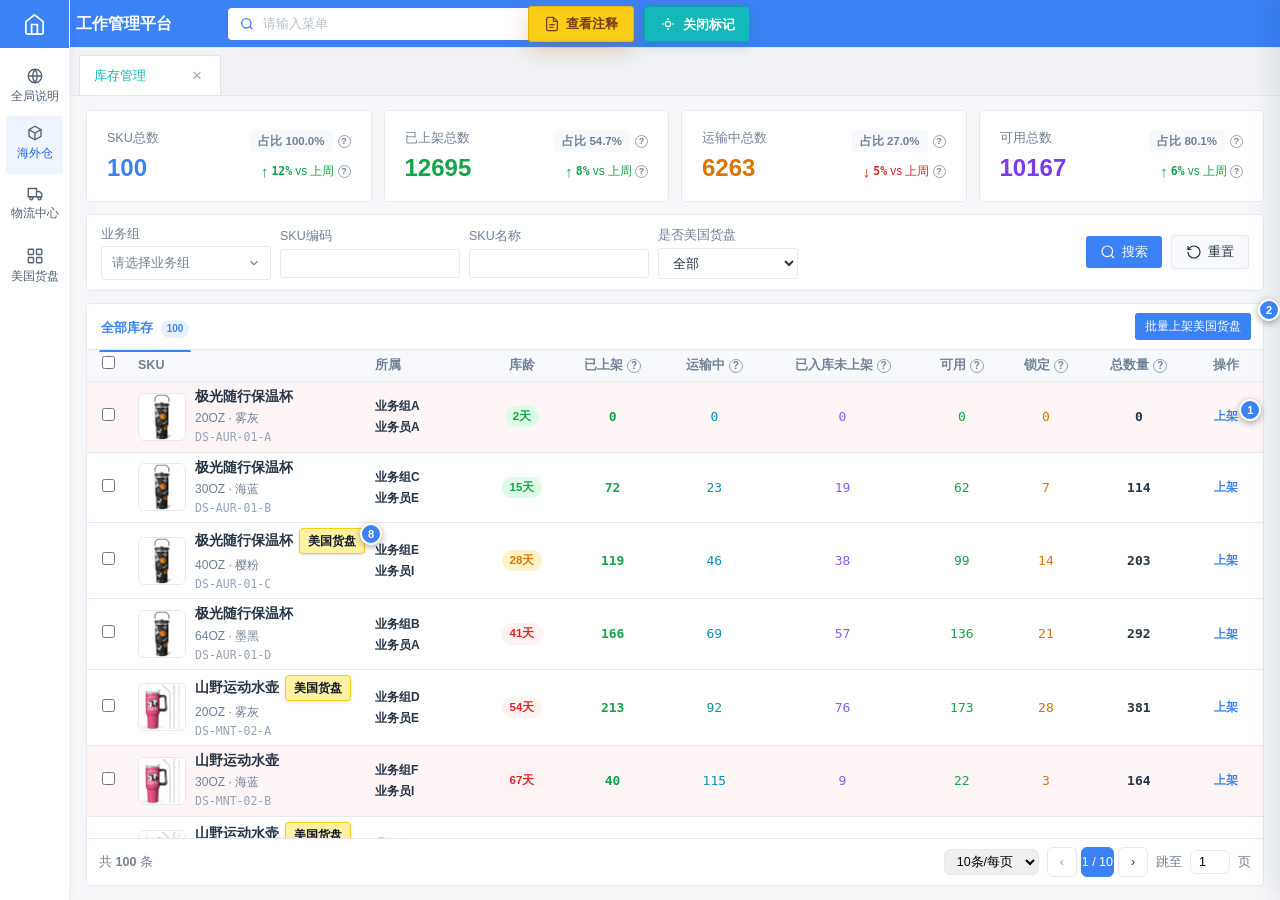
==== commit fa7c22ab: "修复线上资源加载路径" ====
--- a/index.html
+++ b/index.html
@@ -1,6 +1,6 @@
 <!DOCTYPE html>
 <html lang="zh-CN" style="--notes-panel-w: 420px;"><head>
-<base href="file:///C:/Users/Administrator/Desktop/oms%20v1.0/">
+<!-- <base href="file:///C:/Users/Administrator/Desktop/oms%20v1.0/"> -->
 <meta charset="UTF-8">
 <meta name="viewport" content="width=device-width,initial-scale=1.0">
 <title>库存管理 — 美国货盘PRD</title>
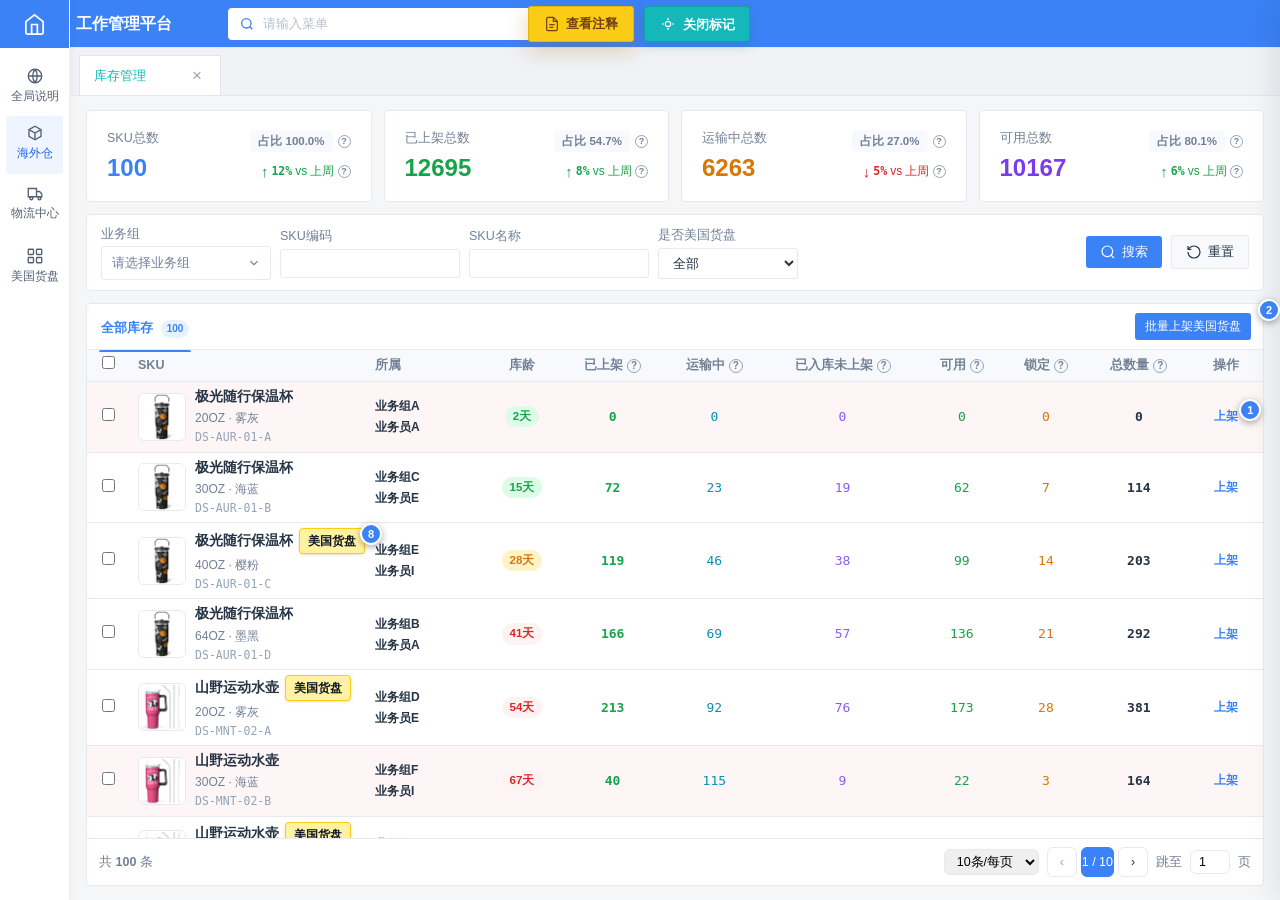
==== commit 73d8aab6: "完善库存页标注并清理本机路径" ====
--- a/index.html
+++ b/index.html
@@ -1,6 +1,5 @@
 <!DOCTYPE html>
 <html lang="zh-CN" style="--notes-panel-w: 420px;"><head>
-<!-- <base href="file:///C:/Users/Administrator/Desktop/oms%20v1.0/"> -->
 <meta charset="UTF-8">
 <meta name="viewport" content="width=device-width,initial-scale=1.0">
 <title>库存管理 — 美国货盘PRD</title>
@@ -995,7 +994,7 @@
 <li>表格正文使用独立滚动区域，概览、筛选和分页区域保持稳定。</li>
 <li>表格字段超出可用宽度时支持横向滚动。</li>
 </ul>
-</article></div></aside><div class="notes-backdrop"></div><div class="notes-preview" role="dialog" aria-modal="true" aria-label="图片预览"><button class="notes-preview-close" type="button" aria-label="关闭图片预览" title="关闭">×</button><img alt=""><div class="notes-preview-caption"></div></div><aside class="notes-panel" id="notes-panel" aria-label="库存管理注释"><div class="notes-resizer" role="separator" tabindex="0" aria-label="调整注释区域宽度" aria-orientation="vertical" aria-valuemin="320" aria-valuemax="784" aria-valuenow="420"></div><div class="notes-panel-head"><h2>库存管理注释</h2><button class="notes-close" type="button" aria-label="收起注释" title="收起注释">×</button></div><div class="notes-content"><article class="notes-document"><h1>美国货盘PRD - SKU 管理页 PRD</h1><h2>1. 页面定位</h2><p>SKU管理页用于查看当前身份权限范围内的 SKU 库存，集中呈现库存规模、库存状态、可用情况、组织归属和库龄健康度，并提供组织及 SKU 维度的查询与导出能力。</p><p>页面入口位于左侧导航“管理端 &gt; 库存 &gt; 库存管理”。进入页面后，默认展示当前身份可查看的全部 SKU 数据。</p><p>页面右侧注释区域默认打开，注释内容直接加载本 PRD。用户可以收起注释，也可以拖动边缘调整注释区域宽度。</p><h2>2. 数据来源</h2><p>SKU管理页库存数据来源于 OMS 库存查询接口：<code>/oms/api/inventory</code>。</p><p>OMS 为 SaaS 系统，页面根据登录用户所属的公司、业务组和业务员关系确定数据范围。原型使用右上角身份切换入口模拟不同权限；测试和正式环境必须以后端返回的用户权限为准。</p><p>当前原型全局生成100条 SKU 数据，用于验证筛选、权限、库龄与真实分页；列表每页展示10条。</p><h2>3. 用户与数据权限</h2><div class="notes-table-wrap"><table><thead><tr><th>身份</th><th>可见数据范围</th><th>组织筛选项</th><th>“所属”列内容</th></tr></thead><tbody><tr><td>超管</td><td>所有公司、业务组和业务员的数据</td><td>公司、业务组</td><td>公司、业务组、业务员</td></tr><tr><td>公司A管理员</td><td>公司A下的全部数据</td><td>业务组</td><td>业务组、业务员</td></tr><tr><td>公司A业务组A管理员</td><td>公司A业务组A下的全部数据</td><td>业务员</td><td>业务员</td></tr><tr><td>公司A业务组A业务员A</td><td>业务员A自己的数据</td><td>无</td><td>不显示“所属”列</td></tr></tbody></table></div><p>切换身份后，以下内容同步更新：</p><ul><li>概览区数字和占比。</li><li>组织筛选项及可选值。</li><li>表格“所属”列的显示层级。</li><li>SKU库存列表及结果条数。</li><li>库龄分布和健康 SKU 占比。</li></ul><h2>4. 页面结构</h2><p>页面由四个区域组成：</p><ol><li>概览区：展示 SKU总数、已上架总数、运输中总数、可用总数。</li><li>筛选区：展示当前身份可用的组织筛选项、SKU编码、SKU名称和操作按钮。</li><li>SKU库存列表：展示聚合后的 SKU 信息、所属信息、最大库龄和库存数量。</li><li>库龄分布：按 SKU 最大库龄统计四个区间，并显示健康 SKU 占比。</li></ol><p>页面主体固定在当前视口内，不使用整页纵向滚动。SKU库存列表正文独立滚动，分页始终固定在表格底部。主工作区空间充足时，库龄分布位于表格右侧；注释打开导致主工作区变窄时，库龄分布切换为表格下方的紧凑布局。</p><h2>5. 概览区</h2><p>概览区包含四个指标模块。每个模块左侧展示指标名称和数字，右侧展示占比与周趋势。</p><div class="notes-table-wrap"><table><thead><tr><th>指标</th><th>数值口径</th><th>占比计算方式</th><th>数字颜色</th><th>当前趋势示例</th></tr></thead><tbody><tr><td>SKU总数</td><td>当前身份权限范围内的 SKU 数量</td><td>当前身份可见 SKU 数 / 全部 SKU 数</td><td>蓝色</td><td>↑12% vs 上周</td></tr><tr><td>已上架总数</td><td>当前身份权限范围内所有 SKU 的已上架数量之和</td><td>已上架数量 / 当前身份可见库存总数量</td><td>绿色</td><td>↑8% vs 上周</td></tr><tr><td>运输中总数</td><td>当前身份权限范围内所有 SKU 的运输中数量之和</td><td>运输中数量 / 当前身份可见库存总数量</td><td>橙色</td><td>↓5% vs 上周</td></tr><tr><td>可用总数</td><td>当前身份权限范围内所有 SKU 的可用数量之和</td><td>可用数量 / 已上架数量</td><td>紫色</td><td>↑6% vs 上周</td></tr></tbody></table></div><h3>5.1 占比展示</h3><ul><li>占比统一展示为“占比 X.X%”。</li><li>占比保留一位小数。</li><li>占比右侧显示问号图标。</li><li>鼠标移入或键盘聚焦问号图标时，显示当前指标的占比计算方式。</li><li>分母为 0 时，占比展示为 <code>0.0%</code>。</li></ul><h3>5.2 趋势展示</h3><ul><li>上升趋势使用绿色和向上箭头。</li><li>下降趋势使用红色和向下箭头。</li><li>文案格式为“↑X% vs 上周”或“↓X% vs 上周”。</li><li>趋势右侧显示问号图标。</li><li>趋势提示内容为：与上周同期相比，计算公式为“（本周值 - 上周值）/ 上周值”。</li><li>原型中的趋势百分比为演示数据，实际环境由接口返回本周值和上周同期值后计算。</li></ul><p>概览区数据只随身份权限变化，不随搜索条件变化。</p><h2>6. 筛选区</h2><h3>6.1 筛选项</h3><div class="notes-table-wrap"><table><thead><tr><th>身份</th><th>从左到右的筛选项</th></tr></thead><tbody><tr><td>超管</td><td>公司、业务组、SKU编码、SKU名称</td></tr><tr><td>公司A管理员</td><td>业务组、SKU编码、SKU名称</td></tr><tr><td>公司A业务组A管理员</td><td>业务员、SKU编码、SKU名称</td></tr><tr><td>公司A业务组A业务员A</td><td>SKU编码、SKU名称</td></tr></tbody></table></div><p>每个筛选项采用“上方为筛选名称、下方为筛选控件”的布局。</p><h3>6.2 筛选规则</h3><ul><li>公司、业务组、业务员支持下拉搜索和多选。</li><li>组织选项只允许出现当前身份权限范围内的数据。</li><li>SKU编码支持部分匹配，不区分大小写。</li><li>SKU名称支持部分匹配，不区分大小写。</li><li>同一个多选筛选项中的多个选项为“或”关系。</li><li>不同筛选项之间为“且”关系。</li><li>输入 SKU编码或 SKU名称时，列表实时应用当前条件。</li></ul><h3>6.3 操作按钮</h3><div class="notes-table-wrap"><table><thead><tr><th>操作</th><th>页面行为</th></tr></thead><tbody><tr><td>搜索</td><td>按当前全部筛选条件刷新列表、结果条数和库龄分布</td></tr><tr><td>重置</td><td>清空组织、SKU编码和SKU名称条件，恢复当前身份下的默认数据</td></tr><tr><td>导出</td><td>导出当前筛选结果，完成后显示全局 Toast“导出成功”</td></tr></tbody></table></div><h2>7. SKU库存列表</h2><h3>7.1 字段顺序</h3><p>表格字段从左到右依次为：</p><ol><li>SKU</li><li>所属，根据身份决定是否显示</li><li>库龄</li><li>已上架</li><li>运输中</li><li>已入库未上架</li><li>可用</li><li>锁定</li><li>总数量</li></ol><h3>7.2 SKU 聚合列</h3><p>SKU图片、SKU名称、SKU规格和SKU编码聚合到“SKU”列中。</p><p>单元格左侧展示商品图片，右侧从上到下依次展示：</p><ol><li>SKU名称</li><li>SKU规格</li><li>SKU编码</li></ol><p>展示规则：</p><ul><li>SKU名称使用主要文字样式。</li><li>SKU规格使用次要文字样式。</li><li>SKU编码使用等宽字体和弱化颜色。</li><li>商品图片尺寸大于项目原基础表格缩略图尺寸。</li><li>点击商品图片打开大图预览。</li><li>SKU列和所属列使用紧凑间距，避免两列之间出现大面积空白。</li></ul><h3>7.3 所属聚合列</h3><p>公司、业务组和业务员信息聚合到“所属”列中，每个组织层级占一行。</p><p>单元格只展示实际公司、业务组或业务员名称，不显示“公司”“业务组”“业务员”等字段标签。</p><p>显示顺序固定为：</p><ol><li>公司</li><li>业务组</li><li>业务员</li></ol><p>页面根据当前身份隐藏已知或无权查看的上级层级：</p><ul><li>超管显示公司、业务组、业务员。</li><li>公司A管理员显示业务组、业务员。</li><li>公司A业务组A管理员显示业务员。</li><li>公司A业务组A业务员A不显示“所属”列。</li></ul><h3>7.4 库存字段定义</h3><div class="notes-table-wrap"><table><thead><tr><th>字段</th><th>定义</th></tr></thead><tbody><tr><td>库龄</td><td>当前 SKU 全部入库记录中的最大库龄，单位为天</td></tr><tr><td>已上架</td><td>已完成入库并放置到货架的库存数量</td></tr><tr><td>运输中</td><td>已发出但尚未到达仓库的库存数量</td></tr><tr><td>已入库未上架</td><td>已到达仓库并完成入库，但尚未上架的库存数量</td></tr><tr><td>可用</td><td>当前可以用于销售或分配的库存数量</td></tr><tr><td>锁定</td><td>已被订单或其他业务占用、暂不可分配的库存数量</td></tr><tr><td>总数量</td><td>已上架、运输中、已入库未上架三类数量之和</td></tr></tbody></table></div><p>可用和锁定属于库存可用性维度，不重复计入总数量。</p><h3>7.5 表头说明</h3><p>“已上架、运输中、已入库未上架、可用、锁定、总数量”表头右侧显示问号图标。</p><ul><li>鼠标移入图标时显示对应字段定义。</li><li>图标支持键盘聚焦。</li><li>图标不触发表格排序或其他表格操作。</li></ul><h3>7.6 库龄明细</h3><ul><li>一个 SKU 可以存在多次入库记录。</li><li>表格默认显示该 SKU 所有库龄记录中的最大天数。</li><li>鼠标移入库龄值或使用键盘聚焦库龄值时，显示库龄记录浮层。</li><li>浮层每条入库记录显示一行，字段为“库龄、上架日期、统计日期”。</li><li>多条记录按库龄从大到小排列。</li><li>没有库龄记录时显示“-”，不展示明细浮层。</li></ul><p>最大库龄标签颜色：</p><div class="notes-table-wrap"><table><thead><tr><th>最大库龄</th><th>展示样式</th></tr></thead><tbody><tr><td>0-15天</td><td>绿色标签</td></tr><tr><td>16-30天</td><td>黄色标签</td></tr><tr><td>31天及以上</td><td>红色标签</td></tr></tbody></table></div><h2>8. 库龄分布</h2><p>库龄分布按当前列表中每个 SKU 的最大库龄统计，因此会随身份和筛选结果同步变化。</p><div class="notes-table-wrap"><table><thead><tr><th>区间</th><th>颜色</th><th>统计规则</th></tr></thead><tbody><tr><td>0-7天</td><td>深绿色</td><td>最大库龄为 0 至 7 天的 SKU 数量</td></tr><tr><td>8-15天</td><td>浅绿色</td><td>最大库龄为 8 至 15 天的 SKU 数量</td></tr><tr><td>16-30天</td><td>黄色</td><td>最大库龄为 16 至 30 天的 SKU 数量</td></tr><tr><td>30天+</td><td>红色</td><td>最大库龄大于 30 天的 SKU 数量</td></tr></tbody></table></div><p>模块包含以下信息：</p><ul><li>健康 SKU 占比。</li><li>四个库龄区间的横向分布条。</li><li>每个区间对应的 SKU 数量。</li><li>库龄统计口径提示图标。</li></ul><p>健康 SKU 指最大库龄不超过 15 天的 SKU。计算公式为：</p><p><code>健康 SKU 占比 =（0-7天 SKU 数 + 8-15天 SKU 数）/ 当前列表 SKU 总数</code></p><p>当前列表为空时，健康 SKU 占比展示为 <code>0%</code>，四个区间数量均展示为 <code>0个</code>。</p><h2>9. 表格滚动与分页</h2><ul><li>页面主体高度不超过当前视口。</li><li>表格正文使用内部纵向滚动，滚动表格时概览区、筛选区和分页位置不变化。</li><li>表格字段超出可用宽度时使用内部横向滚动。</li><li>表格头部展示当前结果条数。</li><li>分页固定在表格底部，始终处于当前页面可视区域。</li><li>工作区较窄时，分页保留总条数、上一页、当前页和下一页，隐藏每页条数及跳页控件。</li><li>当前原型每页默认展示 10 条数据。</li></ul><h2>10. 页面交互与数据联动</h2><div class="notes-table-wrap"><table><thead><tr><th>触发操作</th><th>联动结果</th></tr></thead><tbody><tr><td>切换身份</td><td>更新概览、组织筛选、所属列、列表、结果条数和库龄分布</td></tr><tr><td>执行搜索</td><td>更新列表、结果条数和库龄分布，不改变概览区</td></tr><tr><td>重置筛选</td><td>恢复当前身份下的默认列表和库龄分布</td></tr><tr><td>移入或聚焦概览问号</td><td>显示占比或趋势计算方式</td></tr><tr><td>移入或聚焦库存表头问号</td><td>显示库存字段定义</td></tr><tr><td>移入或聚焦库龄值</td><td>显示该 SKU 的全部库龄记录</td></tr><tr><td>点击 SKU 图片</td><td>打开图片预览</td></tr><tr><td>点击导出</td><td>导出当前筛选结果并显示 Toast“导出成功”</td></tr></tbody></table></div><h2>11. 页面状态与反馈</h2><ul><li>页面初始化时展示当前身份权限范围内的全部数据。</li><li>没有匹配数据时，表格显示“暂无数据”，结果条数显示为 0。</li><li>空列表下库龄分布同步归零。</li><li>项目内操作反馈统一使用全局 Toast，不使用浏览器弹窗或页面独立提示组件。</li><li>Toast 在页面顶部居中显示，并在 2.5 秒后自动消失。</li><li>SKU 导出完成后的 Toast 文案固定为“导出成功”。</li></ul><h2>12. 接口字段与数据关系</h2><p>库存列表至少需要以下字段：</p><div class="notes-table-wrap"><table><thead><tr><th>字段</th><th>用途</th></tr></thead><tbody><tr><td><code>img</code></td><td>SKU商品图片</td></tr><tr><td><code>barcode</code></td><td>SKU编码</td></tr><tr><td><code>name</code></td><td>SKU名称</td></tr><tr><td><code>spec</code></td><td>SKU规格</td></tr><tr><td><code>company</code></td><td>所属公司</td></tr><tr><td><code>businessGroup</code></td><td>所属业务组</td></tr><tr><td><code>salesperson</code></td><td>所属业务员</td></tr><tr><td><code>shelved</code></td><td>已上架数量</td></tr><tr><td><code>transit</code></td><td>运输中数量</td></tr><tr><td><code>receivedNotShelved</code></td><td>已入库未上架数量</td></tr><tr><td><code>available</code></td><td>可用数量</td></tr><tr><td><code>locked</code></td><td>锁定数量</td></tr><tr><td><code>total</code></td><td>总数量</td></tr><tr><td><code>ageRecords</code></td><td>库龄记录数组</td></tr></tbody></table></div><p>每条库龄记录至少包含：</p><div class="notes-table-wrap"><table><thead><tr><th>字段</th><th>含义</th></tr></thead><tbody><tr><td><code>days</code></td><td>统计日期减去上架日期所得天数</td></tr><tr><td><code>shelvedDate</code></td><td>本批库存完成上架的日期</td></tr><tr><td><code>statisticsDate</code></td><td>本条库龄数据的计算基准日期</td></tr></tbody></table></div><p>接口还需要提供或支持以下数据关系：</p><ul><li>超管账号可查询全部公司的 SKU 数据。</li><li>SKU 与公司、业务组和业务员之间存在可查询的归属关系。</li><li>组织筛选接口返回值受当前登录用户权限限制。</li><li>概览趋势需要本周值与上周同期值，或直接返回已计算的趋势百分比。</li><li>库龄记录可以由库存查询接口直接返回，也可以通过 SKU 标识关联独立的库存批次接口。</li></ul><h2>13. 概览趋势计算</h2><p>概览趋势统一使用同一身份权限范围内的库存快照计算，不受页面当前公司、业务组、业务员、SKU编码或SKU名称筛选条件影响。</p><p>通用公式：<code>趋势百分比 =（当前值 - 对比值）/ 对比值 × 100%</code>。</p><div class="notes-table-wrap"><table><thead><tr><th>指标</th><th>当前值</th><th>对比值</th></tr></thead><tbody><tr><td>SKU总数</td><td>当前时点可见且未删除的去重SKU数</td><td>7天前同一时点、相同权限范围的去重SKU数</td></tr><tr><td>已上架总数</td><td>当前时点所有可见SKU的已上架数量之和</td><td>7天前同一时点的已上架数量之和</td></tr><tr><td>运输中总数</td><td>当前时点所有可见SKU的运输中数量之和</td><td>7天前同一时点的运输中数量之和</td></tr><tr><td>可用总数</td><td>当前时点所有可见SKU的可用数量之和</td><td>7天前同一时点的可用数量之和</td></tr></tbody></table></div><ul><li>结果大于0显示向上箭头，结果小于0显示向下箭头，绝对值按页面现有精度展示。</li><li>对比值为0且当前值也为0时展示 <code>0%</code>；对比值为0且当前值大于0时展示“新增”，不执行除法。</li><li>当前原型中的 <code>12%</code>、<code>8%</code>、<code>5%</code>、<code>6%</code> 为静态演示值；正式数据由库存历史快照或趋势接口计算。</li></ul></article></div></aside><div class="notes-backdrop"></div><div class="notes-preview" role="dialog" aria-modal="true" aria-label="图片预览"><button class="notes-preview-close" type="button" aria-label="关闭图片预览" title="关闭">×</button><img alt=""><div class="notes-preview-caption"></div></div>
+</article></div></aside><div class="notes-backdrop"></div><div class="notes-preview" role="dialog" aria-modal="true" aria-label="图片预览"><button class="notes-preview-close" type="button" aria-label="关闭图片预览" title="关闭">×</button><img alt=""><div class="notes-preview-caption"></div></div>
 
 
 
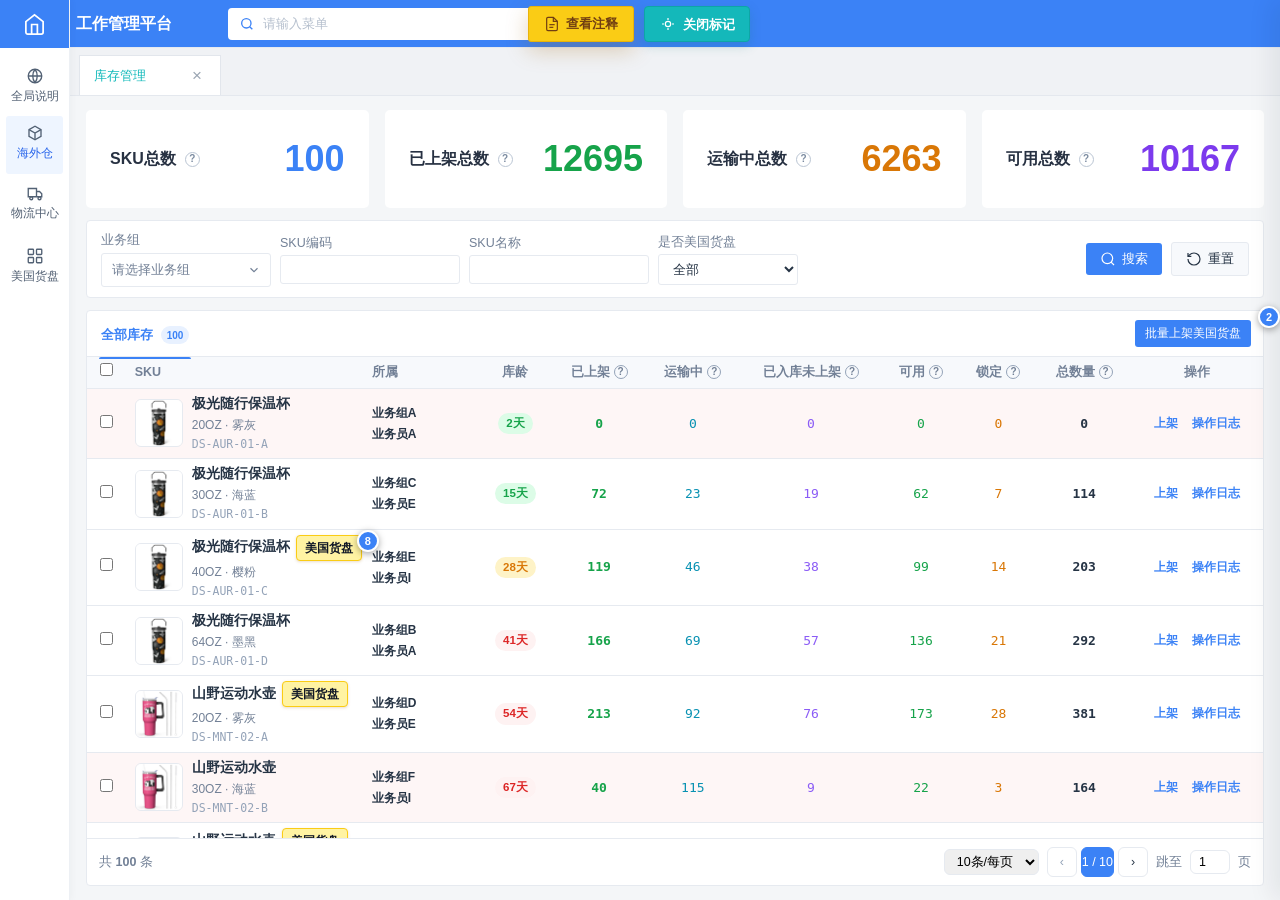
==== commit 1d0d40ef: "完善订单与物流中心标注页面" ====
--- a/index.html
+++ b/index.html
@@ -176,6 +176,28 @@
   </div>
 </div>
 
+<div class="modal-overlay" id="inventory-operation-log-modal" role="dialog" aria-modal="true" aria-labelledby="inventory-operation-log-title">
+  <div class="modal inventory-operation-log-modal">
+    <div class="modal-head">
+      <div class="inventory-operation-log-heading">
+        <h3 id="inventory-operation-log-title">操作日志</h3>
+        <span id="inventory-operation-log-count">0 条记录</span>
+      </div>
+      <button class="close" type="button" id="inventory-operation-log-close" aria-label="关闭">&times;</button>
+    </div>
+    <div class="modal-body">
+      <div class="inventory-operation-log-sku" id="inventory-operation-log-sku"></div>
+      <div class="inventory-operation-log-table-wrap">
+        <table class="data-table inventory-operation-log-table">
+          <thead><tr><th>操作类型</th><th>操作内容</th><th>操作人</th><th>操作时间</th></tr></thead>
+          <tbody id="inventory-operation-log-tbody"></tbody>
+        </table>
+      </div>
+    </div>
+    <div class="modal-footer"><button class="btn btn-primary" type="button" id="inventory-operation-log-confirm">关闭</button></div>
+  </div>
+</div>
+
 <div id="img-preview" style="display:none;position:fixed;top:0;left:0;width:100vw;height:100vh;background:rgba(0,0,0,0.85);z-index:9999;align-items:center;justify-content:center;cursor:pointer" onclick="closePreview()">
   <img id="preview-img" src="" style="max-width:80%;max-height:80%;border-radius:8px;box-shadow:0 8px 32px rgba(0,0,0,0.4)">
   <div style="position:absolute;top:20px;right:20px;width:40px;height:40px;border-radius:50%;background:rgba(255,255,255,0.15);display:flex;align-items:center;justify-content:center;color:#fff;font-size:20px">x</div>
@@ -373,7 +395,7 @@
       +'<td class="num" style="text-align:right;color:var(--success);font-weight:500">'+item.available+'</td>'
       +'<td class="num" style="text-align:right;color:var(--warning);font-weight:500">'+item.locked+'</td>'
       +'<td class="num" style="text-align:right;font-weight:700">'+item.total+'</td>'
-      +'<td class="operation-column"><button class="btn-link" type="button" data-cargo-mark="'+item.barcode+'">上架</button></td>';
+      +'<td class="operation-column"><div class="inventory-row-actions"><button class="btn-link" type="button" data-cargo-mark="'+item.barcode+'">上架</button><button class="btn-link" type="button" data-operation-log="'+item.barcode+'">操作日志</button></div></td>';
     if(item.lowStock){tr.style.background='rgba(220,38,38,0.04)'}
     tbody.appendChild(tr);
   });
@@ -420,6 +442,48 @@
   var overlay=document.getElementById('img-preview');
   overlay.style.display='none';
   document.getElementById('preview-img').src='';
+}
+
+function formatInventoryLogTime(date){
+  function pad(value){return String(value).padStart(2,'0')}
+  return date.getFullYear()+'-'+pad(date.getMonth()+1)+'-'+pad(date.getDate())+' '+pad(date.getHours())+':'+pad(date.getMinutes())+':'+pad(date.getSeconds());
+}
+
+function getInventoryOperationLogs(item){
+  var seed=item.barcode.split('').reduce(function(total,character){return total+character.charCodeAt(0)},0);
+  var currentUser=window.OMSRole&&window.OMSRole.getCurrent?window.OMSRole.getCurrent().name:(currentRole.name||'超管');
+  var latest=new Date(2026,8,9,16-(seed%4),20+(seed%31),seed%60);
+  var currentPrice=Number(item.cargoPrice||item.unitPrice||19.99);
+  var currentQuantity=Math.max(1,Number(item.cargoQuantity||Math.min(item.available||10,20)));
+  var records=[
+    {type:'售价调整',detail:'售卖价格由 $'+Math.max(0.01,currentPrice-2).toFixed(2)+' 调整为 $'+currentPrice.toFixed(2),offset:0,className:'price'},
+    {type:'上架数量调整',detail:'上架数量由 '+Math.max(0,currentQuantity-5)+' 件调整为 '+currentQuantity+' 件',offset:29,className:'adjust'},
+    {type:'下架操作',detail:'从美国货盘下架 '+(seed%8+1)+' 件',offset:87,className:'off'},
+    {type:'上架操作',detail:'上架至美国货盘，共 '+currentQuantity+' 件',offset:183,className:'on'},
+    {type:'入库存储时间',detail:'SKU 完成入库存储',offset:426,className:'inbound'}
+  ];
+  return records.map(function(record){
+    var time=new Date(latest.getTime()-record.offset*60*60*1000);
+    return {type:record.type,detail:record.detail,operator:currentUser,time:formatInventoryLogTime(time),className:record.className};
+  });
+}
+
+function openInventoryOperationLog(barcode){
+  var item=skuData.find(function(entry){return entry.barcode===barcode});
+  if(!item){showToast('未找到该 SKU','warning');return}
+  var logs=getInventoryOperationLogs(item);
+  var image=item.img&&item.img.indexOf('.')>-1?'<img src="'+item.img+'" alt="'+item.name+'">':'<span class="inventory-operation-log-placeholder">'+(item.img||'SKU')+'</span>';
+  document.getElementById('inventory-operation-log-sku').innerHTML='<div class="inventory-operation-log-image">'+image+'</div><div><strong>'+item.name+'</strong><span>'+item.spec+'</span><code>'+item.barcode+'</code></div>';
+  document.getElementById('inventory-operation-log-count').textContent=logs.length+' 条记录';
+  document.getElementById('inventory-operation-log-tbody').innerHTML=logs.map(function(log){
+    return '<tr><td><span class="inventory-operation-type inventory-operation-type-'+log.className+'">'+log.type+'</span></td><td>'+log.detail+'</td><td>'+log.operator+'</td><td><time>'+log.time+'</time></td></tr>';
+  }).join('');
+  document.getElementById('inventory-operation-log-modal').classList.add('open');
+  document.getElementById('inventory-operation-log-close').focus();
+}
+
+function closeInventoryOperationLog(){
+  document.getElementById('inventory-operation-log-modal').classList.remove('open');
 }
 
 function applyFilters(){
@@ -473,6 +537,8 @@
   var button=document.getElementById('batch-cargo-btn');if(button)button.disabled=Object.keys(inventorySelected).length===0;
 });
 document.addEventListener('click',function(event){
+  var operationLog=event.target.closest('[data-operation-log]');
+  if(operationLog){openInventoryOperationLog(operationLog.dataset.operationLog);return}
   var mark=event.target.closest('[data-cargo-mark]');
   if(mark){openInventoryCargoModal([mark.dataset.cargoMark]);}
   if(event.target.id==='inventory-select-all'){
@@ -622,6 +688,10 @@
   if(!event.target.matches('.inventory-auth-search-input'))return;
   var select=event.target.closest('.inventory-auth-select');renderInventoryAuthSearch(select.querySelector('.inventory-auth-menu'),select.dataset.authSelect);
 });
+document.getElementById('inventory-operation-log-close').addEventListener('click',closeInventoryOperationLog);
+document.getElementById('inventory-operation-log-confirm').addEventListener('click',closeInventoryOperationLog);
+document.getElementById('inventory-operation-log-modal').addEventListener('click',function(event){if(event.target===this)closeInventoryOperationLog()});
+document.addEventListener('keydown',function(event){if(event.key==='Escape'&&document.getElementById('inventory-operation-log-modal').classList.contains('open'))closeInventoryOperationLog()});
 
 function updateSummary(){
   var data=getRoleScopedData();
@@ -677,6 +747,8 @@
   .sku-name-row{display:flex;align-items:center;gap:6px;min-width:0;width:100%;white-space:nowrap}
   .sku-name-row strong{min-width:0;overflow:hidden;text-overflow:ellipsis;white-space:nowrap}
   .sku-cargo-tag{flex:0 0 auto;font-size:11px;padding:3px 8px;white-space:nowrap;background:#fff3a3;color:#111827!important;border:1px solid #facc15;border-radius:4px;font-weight:750;box-shadow:0 1px 3px rgba(161,98,7,.22)}
+  #inv-table .operation-column{width:132px;min-width:132px;white-space:nowrap}
+  .inventory-row-actions{display:flex;align-items:center;justify-content:center;gap:2px;white-space:nowrap}
   .inventory-table-tabs{align-self:stretch;display:flex;align-items:flex-end;gap:22px;margin:-12px 0}
   .inventory-table-tab{position:relative;height:48px;padding:0 2px;border:0;background:transparent;color:var(--muted);font-size:13px;font-weight:600;cursor:pointer}
   .inventory-table-tab span{display:inline-flex;align-items:center;justify-content:center;min-width:20px;height:18px;margin-left:4px;padding:0 6px;border-radius:9px;background:var(--surface-2);color:var(--muted);font-size:10px;font-weight:600}
@@ -734,6 +806,27 @@
   .inventory-auth-children{border-left:1px solid var(--border);margin-left:13px}
   .inventory-auth-hint{padding:7px;border-top:1px solid var(--border);margin-top:4px;color:var(--muted);font-size:10px;line-height:1.4}
   .inventory-cargo-modal.is-batch .inventory-auth-menu{width:280px}
+  .inventory-operation-log-modal{width:min(880px,calc(100vw - 32px));max-width:none;max-height:calc(100vh - 32px);display:flex;flex-direction:column;overflow:hidden}
+  .inventory-operation-log-modal .modal-head{padding:17px 20px;border-bottom:1px solid var(--border)}
+  .inventory-operation-log-heading{display:flex;align-items:center;gap:10px}
+  .inventory-operation-log-heading h3{font-size:16px}
+  .inventory-operation-log-heading span{padding:3px 8px;border-radius:10px;background:var(--surface-2);color:var(--muted);font-size:11px;font-weight:600}
+  .inventory-operation-log-modal .modal-body{display:grid;gap:14px;min-height:0;padding:16px 20px;overflow:hidden}
+  .inventory-operation-log-sku{display:grid;grid-template-columns:48px minmax(0,1fr);align-items:center;gap:11px;padding:10px 12px;border:1px solid var(--border);border-radius:6px;background:var(--surface-2)}
+  .inventory-operation-log-sku>div:last-child{display:grid;gap:2px;min-width:0}
+  .inventory-operation-log-sku strong,.inventory-operation-log-sku span,.inventory-operation-log-sku code{overflow:hidden;text-overflow:ellipsis;white-space:nowrap}
+  .inventory-operation-log-sku strong{font-size:13px}.inventory-operation-log-sku span,.inventory-operation-log-sku code{color:var(--muted);font-size:11px}
+  .inventory-operation-log-image{width:48px;height:48px;display:flex;align-items:center;justify-content:center;overflow:hidden;border:1px solid var(--border);border-radius:5px;background:var(--surface)}
+  .inventory-operation-log-image img{width:100%;height:100%;object-fit:cover}.inventory-operation-log-placeholder{font-size:16px}
+  .inventory-operation-log-table-wrap{min-height:0;overflow:auto;border:1px solid var(--border);border-radius:6px}
+  .inventory-operation-log-table{width:100%;min-width:650px!important}
+  .inventory-operation-log-table th{position:sticky;top:0;z-index:1;background:var(--surface-2)}
+  .inventory-operation-log-table th:nth-child(1){width:150px}.inventory-operation-log-table th:nth-child(3){width:150px}.inventory-operation-log-table th:nth-child(4){width:180px}
+  .inventory-operation-log-table td{height:48px}.inventory-operation-log-table time{font-family:var(--font-mono);font-size:11.5px;color:var(--muted);white-space:nowrap}
+  .inventory-operation-type{display:inline-flex;align-items:center;min-height:24px;padding:3px 8px;border:1px solid transparent;border-radius:4px;font-size:11px;font-weight:650;white-space:nowrap}
+  .inventory-operation-type-inbound{background:#eef6ff;border-color:#bfdbfe;color:#1d4ed8}.inventory-operation-type-on{background:#ecfdf5;border-color:#a7f3d0;color:#047857}.inventory-operation-type-off{background:#fff1f2;border-color:#fecdd3;color:#be123c}.inventory-operation-type-adjust{background:#fff7ed;border-color:#fed7aa;color:#c2410c}.inventory-operation-type-price{background:#f5f3ff;border-color:#ddd6fe;color:#6d28d9}
+  .inventory-operation-log-modal .modal-footer{padding:13px 20px;border-top:1px solid var(--border);background:var(--surface-2)}
+  @media (max-width:640px){.inventory-operation-log-modal{width:calc(100vw - 16px);max-height:calc(100vh - 16px)}.inventory-operation-log-modal .modal-head,.inventory-operation-log-modal .modal-body,.inventory-operation-log-modal .modal-footer{padding-left:12px;padding-right:12px}}
   .inventory-auth-menu{width:min(520px,calc(100vw - 40px));padding:0;overflow:hidden;max-height:none}
   .inventory-auth-search{padding:9px;border-bottom:1px solid var(--border);background:var(--surface-2)}
   .inventory-auth-search-input{width:100%!important;height:30px!important;min-width:0!important;padding:0 9px!important;border:1px solid var(--border)!important;border-radius:5px!important;background:var(--surface)!important;text-align:left!important;font-size:12px!important}
@@ -1345,4 +1438,4 @@
   document.addEventListener('DOMContentLoaded', applyDocument);
   window.addEventListener('load', applyDocument);
 })();
-</script></body></html>+</script></body></html>
--- a/styles.css
+++ b/styles.css
@@ -229,22 +229,6 @@
 .verify-label strong{font-weight:600;color:var(--ink)}
 .verify-control input[type="range"]{width:100%;height:6px;accent-color:var(--primary);cursor:pointer}
 .login-submit{width:100%;height:38px;justify-content:center}
-
-/* ========== Fees ========== */
-.fee-summary{display:grid;grid-template-columns:repeat(4,1fr);gap:16px}
-.fee-amount{font-family:var(--font-mono);font-weight:700}
-.fee-table{min-width:1800px!important}
-.fee-table th,.fee-table td{white-space:nowrap}
-.fee-table th:nth-child(6),.fee-table td:nth-child(6){white-space:normal;min-width:220px}
-.fee-table th:nth-child(14),.fee-table td:nth-child(14){white-space:normal;min-width:160px}
-.fee-table .amount-cell{text-align:center}
-.fee-grouped-table{min-width:1720px!important}
-.fee-grouped-table .fee-id-column{text-align:left!important;min-width:150px}
-.fee-grouped-table td.fee-id-column code{display:block;font-weight:700;color:var(--ink)}
-.fee-grouped-table td.fee-id-column small{display:block;margin-top:5px;color:var(--muted);font-size:11px}
-.fee-cell-stack{display:grid;gap:0;text-align:center}
-.fee-cell-stack span{display:flex;align-items:center;justify-content:center;min-height:28px;padding:4px 0;border-bottom:1px dashed var(--border)}
-.fee-cell-stack span:last-child{border-bottom:0}
 
 /* ========== Main Content ========== */
 .page-body{padding:24px;container-type:inline-size}
@@ -950,8 +934,8 @@
 .v2-batch-add b{min-width:18px;height:18px;padding:0 5px;border-radius:9px;display:inline-flex;align-items:center;justify-content:center;background:rgba(255,255,255,.22);font-size:10px}
 .v2-batch-add:disabled{background:var(--border-2);color:var(--muted);cursor:not-allowed}
 
-body[data-page="orders"],body[data-page="users"]{height:100vh;overflow:hidden}
-body[data-page="orders"] .app-content,body[data-page="users"] .app-content{height:100vh;min-height:0;overflow:hidden}
+body[data-page="orders"]{height:100vh;overflow:hidden}
+body[data-page="orders"] .app-content{height:100vh;min-height:0;overflow:hidden}
 .ops-page-body{height:calc(100vh - var(--topbar-h));min-height:0;padding:16px;display:flex;flex-direction:column;gap:12px;overflow:hidden}
 .ops-page-body .page-section{margin-bottom:0}
 .ops-stat-grid{display:grid;grid-template-columns:repeat(4,minmax(0,1fr));gap:12px;flex:0 0 auto}
@@ -967,10 +951,10 @@
 .stat-trend strong{font-family:var(--font-mono);font-size:11.5px}
 .stat-trend.trend-up strong,.stat-trend.trend-good-down strong{color:var(--success)}
 .stat-trend.trend-down strong{color:var(--danger)}
-.ops-stat-pending .stat-value,.user-stat-frozen .stat-value{color:var(--warning)}
-.ops-stat-processing .stat-value,.user-stat-total .stat-value{color:var(--primary)}
-.ops-stat-shipped .stat-value,.user-stat-active .stat-value{color:var(--success)}
-.ops-stat-revenue .stat-value,.user-stat-new .stat-value{color:#7c3aed}
+.ops-stat-pending .stat-value{color:var(--warning)}
+.ops-stat-processing .stat-value{color:var(--primary)}
+.ops-stat-shipped .stat-value{color:var(--success)}
+.ops-stat-revenue .stat-value{color:#7c3aed}
 .ops-filter-bar{flex:0 0 auto;padding:9px 14px;gap:10px}
 .ops-filter-bar .filter-group>label{margin-bottom:3px}
 .ops-filter-bar .filter-group input{width:220px}
@@ -988,7 +972,7 @@
 .ops-table-wrap .table-head-bar{flex:0 0 auto;padding:9px 14px}
 .ops-table-wrap .table-scroll{flex:1;min-height:0;overflow:auto}
 .ops-table-wrap .pagination{flex:0 0 auto;padding:8px 14px}
-.order-admin-table{min-width:1522px!important;table-layout:fixed;border-collapse:collapse}
+.order-admin-table{min-width:1590px!important;table-layout:fixed;border-collapse:collapse}
 .order-admin-table .order-col-select{width:42px}
 .order-admin-table .order-col-number{width:132px}
 .order-admin-table .order-col-product{width:440px}
@@ -997,7 +981,7 @@
 .order-admin-table .order-col-recipient{width:104px}
 .order-admin-table .order-col-address{width:180px}
 .order-admin-table .order-col-logistics{width:135px}
-.order-admin-table .order-col-operation{width:87px}
+.order-admin-table .order-col-operation{width:155px}
 .order-admin-table th{position:sticky;top:0;z-index:4}
 .order-admin-table td{padding-top:8px;padding-bottom:8px}
 .order-admin-table .selection-column{width:42px;min-width:42px;padding-left:10px;padding-right:10px;text-align:center!important}
@@ -1005,6 +989,10 @@
 .order-admin-table .operation-column{white-space:nowrap}
 .order-admin-table .order-status{padding:6px 9px;border:1px solid currentColor;border-radius:4px;font-weight:600;line-height:1}
 .order-id{font-family:var(--font-mono);font-size:11.5px;color:var(--primary)}
+.order-number-cell{display:flex;flex-direction:column;align-items:flex-start;gap:7px;min-width:0}
+.order-source-tag{display:inline-flex;align-items:center;height:22px;padding:0 7px;border:1px solid;border-radius:4px;font-size:10.5px;font-weight:600;line-height:1;white-space:nowrap}
+.order-source-tag.is-frontend{border-color:#b9d6f7;background:#edf6ff;color:#2476c6}
+.order-source-tag.is-imported{border-color:#f0d09f;background:#fff7e8;color:#b76a0a}
 .order-user-cell{display:grid;gap:2px}
 .order-user-cell strong{font-size:12.5px}
 .order-user-cell span{font-size:10.5px;color:var(--muted)}
@@ -1036,10 +1024,12 @@
 .order-sales-summary strong{color:#2563eb}
 .order-cargo-summary strong{color:#16803c}
 .order-payment-action{color:#b45309}
+.order-operation-log-action{color:#53657a}
 .order-address{display:block;max-width:220px;white-space:normal;line-height:1.45;text-align:left}
 .order-logistics-cell{display:grid;justify-items:center;gap:4px;min-width:0;text-align:center}
 .order-logistics-cell code{display:block;max-width:100%;overflow:hidden;text-overflow:ellipsis;white-space:nowrap}
 .order-logistics-cell .btn-link{padding:1px 0;font-size:11px}
+.order-logistics-uploaded{color:var(--success);font-size:11px;font-weight:600}
 .order-label-file-name{max-width:150px;overflow:hidden;text-overflow:ellipsis;white-space:nowrap;color:var(--muted);font-size:10px}
 .order-admin-table th:nth-child(3),.order-admin-table td:nth-child(3),.order-admin-table th:nth-child(4),.order-admin-table td:nth-child(4),.order-admin-table th:nth-child(5),.order-admin-table td:nth-child(5),.order-admin-table th:nth-child(8),.order-admin-table td:nth-child(8){text-align:left!important}
 .order-admin-table th:nth-child(9),.order-admin-table td:nth-child(9){text-align:center!important}
@@ -1056,6 +1046,48 @@
 .order-label-batch-table th:first-child{width:180px}
 .order-label-batch-table th:nth-child(2){width:120px}
 .order-label-batch-table th:nth-child(3){width:180px}
+.order-payment-overlay{background:rgba(0,0,0,.28)}
+.modal-overlay>.order-payment-modal{width:min(1145px,100vw);height:min(642px,100vh);max-width:100vw;max-height:100vh;display:flex;flex-direction:column;overflow:hidden;border-radius:0!important;background:#fff;color:#5f636b;box-shadow:0 8px 28px rgba(31,45,61,.18)}
+.order-payment-head{height:52px;flex:0 0 52px;padding:0 15px;display:flex;align-items:center;justify-content:space-between}
+.order-payment-head h3{color:#4d5158;font-size:18px;font-weight:500;line-height:1}
+.order-payment-head .close{width:22px;height:22px;display:grid;place-items:center;border:0;background:transparent;color:#9ba1a9;font-size:22px;font-weight:300;line-height:1}
+.order-payment-head .close:hover{color:#4d5158}
+.order-payment-body{flex:1;min-height:0;padding:20px 16px 0;overflow:auto;font-size:14px}
+.order-payment-type{display:flex;align-items:center;gap:12px;margin:3px 0 22px;font-size:15px}
+.order-payment-type strong,.order-payment-detail h4,.order-payment-method-row>strong,.order-payment-amount>strong{font-weight:600;color:#5b6068}
+.order-payment-detail h4{margin:0 0 12px;font-size:15px}
+.order-payment-counts{margin:0 0 7px;color:#646a72}
+.order-payment-counts b{margin:0 5px;font-weight:500;color:#555b63}
+.order-payment-counts b.payable{color:#3c8fd8}
+.order-payment-counts b.unpayable{color:#ef4b32}
+.order-payment-table-wrap{width:100%;overflow-x:auto}
+.order-payment-table{width:100%;min-width:1080px;table-layout:fixed;border-collapse:collapse;font-size:12px;color:#646a72}
+.order-payment-table th,.order-payment-table td{height:41px;padding:6px 8px;border:1px solid #e1e6ed;text-align:center;white-space:nowrap;overflow:hidden;text-overflow:ellipsis}
+.order-payment-table th{height:50px;background:#eef2f6;color:#5e646c;font-weight:600}
+.order-payment-table th:nth-child(1){width:55px}.order-payment-table th:nth-child(2){width:48px}.order-payment-table th:nth-child(3){width:200px}.order-payment-table th:nth-child(4){width:98px}.order-payment-table th:nth-child(5),.order-payment-table th:nth-child(6){width:95px}.order-payment-table th:nth-child(7){width:130px}.order-payment-table th:nth-child(8),.order-payment-table th:nth-child(9){width:95px}.order-payment-table th:nth-child(10){width:200px}
+.order-payment-table input{width:14px;height:14px;margin:0;accent-color:#459cf0}
+.order-payment-table tr.unpayable{color:#a3a8ae;background:#fafbfc}
+.order-payment-method-row{display:flex;align-items:flex-start;margin-top:17px}
+.order-payment-method-row>strong{width:80px;padding-top:11px;font-size:15px}
+.order-payment-method-row button{width:185px;height:51px;border:1px solid #3a8ee6;background:#fff;color:#6a7078;font-size:14px}
+.order-payment-account{width:700px;max-width:calc(100% - 80px);height:64px;margin:19px 0 0 80px;padding:0 15px;display:flex;align-items:center;gap:10px;border:1px solid #3a8ee6;background:#eef7fd;color:#616870;font-size:13px}
+.order-payment-account>span:first-child{width:320px}
+.order-payment-account>span:nth-child(2){margin-left:auto}
+.order-payment-account strong{color:#f04a32;font-weight:500}
+.order-payment-refresh{width:25px;height:25px;display:grid;place-items:center;border:0;background:transparent;color:#2d8bd8}
+.order-payment-refresh svg{width:16px;height:16px}
+.order-payment-recharge{margin-left:auto;border:0;background:transparent;color:#f04a32;font-size:13px}
+.order-payment-amount{height:67px;display:flex;align-items:center;gap:5px}
+.order-payment-amount>strong{width:73px;font-size:15px}
+.order-payment-amount>b{color:#f04a32;font-size:34px;font-weight:600;line-height:1}
+.order-payment-amount>span{align-self:center;color:#666c74;font-size:13px}
+.order-payment-submit{width:142px;height:43px;margin-left:81px;border:0;border-radius:3px;background:#3e91d2;color:#fff;font-size:18px;font-weight:400}
+.order-payment-submit:hover{background:#2d83c6}
+.order-payment-submit:disabled{background:#aebdca;cursor:not-allowed}
+.order-payment-footer{height:58px;flex:0 0 58px;padding:0 17px;display:flex;align-items:center;justify-content:flex-end}
+.order-payment-footer .btn{height:33px;padding:0 15px;background:#fff;color:#666c74;border-color:#d9dfe7}
+body.order-payment-open .notes-toggle-floating,body.order-payment-open .marker-toggle{display:none!important}
+@media(max-width:760px){.order-payment-account{width:calc(100% - 80px);height:auto;min-height:64px;flex-wrap:wrap;padding:10px 15px}.order-payment-account>span:first-child{width:100%}.order-payment-account>span:nth-child(2){margin-left:0}.order-payment-submit{margin-bottom:18px}}
 .order-detail-modal{width:900px;overflow:hidden}
 .order-detail-modal .modal-body{max-height:66vh;overflow:auto}
 .order-detail-meta{display:grid;grid-template-columns:repeat(2,minmax(0,1fr));gap:10px;margin-bottom:18px}
@@ -1083,66 +1115,40 @@
 .order-timeline li.done{color:var(--success);font-weight:600}
 .order-timeline li.done::before{border-color:var(--success);background:var(--success)}
 .order-detail-qty{margin-top:10px;text-align:right;color:var(--muted);font-size:11.5px}
+.order-operation-log-modal{width:min(760px,calc(100vw - 32px));overflow:hidden}
+.order-operation-log-subtitle{margin-top:4px;color:var(--muted);font-size:11px}
+.order-operation-log-body{max-height:66vh;overflow:auto;padding:16px 22px 20px}
+.order-operation-log-summary{display:flex;align-items:center;gap:10px;padding:0 0 14px;border-bottom:1px solid var(--border)}
+.order-operation-log-summary span{color:var(--muted);font-size:11px}
+.order-operation-log-summary code{color:var(--primary);font-size:12px}
+.order-operation-log-summary b{margin-left:auto;color:var(--muted);font-size:11px;font-weight:500}
+.order-operation-log-list{position:relative;display:grid;margin-top:4px;padding:0;list-style:none}
+.order-operation-log-list::before{content:"";position:absolute;left:145px;top:24px;bottom:24px;width:1px;background:#dbe3ec}
+.order-operation-log-item{position:relative;display:grid;grid-template-columns:128px 18px minmax(0,1fr);gap:10px;align-items:start;padding:16px 0;border-bottom:1px solid var(--border)}
+.order-operation-log-item:last-child{border-bottom:0}
+.order-operation-log-item time{padding-top:2px;color:#718096;font-family:var(--font-mono);font-size:10.5px;line-height:1.45;text-align:right;white-space:nowrap}
+.order-operation-log-dot{position:relative;z-index:1;width:10px;height:10px;margin:4px auto 0;border:2px solid #9aa9ba;border-radius:50%;background:#fff}
+.order-operation-log-item>div{min-width:0}
+.order-operation-log-item-head{display:flex;align-items:center;gap:8px;min-height:20px}
+.order-operation-log-item-head strong{color:var(--ink);font-size:12.5px;font-weight:650}
+.order-operation-log-item-head span{display:inline-flex;align-items:center;height:20px;padding:0 6px;border-radius:3px;background:#eef2f6;color:#5f6f82;font-size:10px;font-weight:600}
+.order-operation-log-item p{margin-top:5px;color:#4f5d6d;font-size:11.5px;line-height:1.55;overflow-wrap:anywhere}
+.order-operation-log-item small{display:block;margin-top:5px;color:#8a97a7;font-size:10px}
+.order-operation-log-item.is-import .order-operation-log-dot{border-color:#3b82f6;background:#3b82f6}
+.order-operation-log-item.is-import .order-operation-log-item-head span{background:#edf6ff;color:#2476c6}
+.order-operation-log-item.is-association .order-operation-log-dot{border-color:#7c3aed;background:#7c3aed}
+.order-operation-log-item.is-association .order-operation-log-item-head span{background:#f4f0ff;color:#6d3ac2}
+.order-operation-log-item.is-logistics .order-operation-log-dot{border-color:#0891b2;background:#0891b2}
+.order-operation-log-item.is-logistics .order-operation-log-item-head span{background:#ecfeff;color:#0e7490}
+.order-operation-log-item.is-payment .order-operation-log-dot{border-color:#16a34a;background:#16a34a}
+.order-operation-log-item.is-payment .order-operation-log-item-head span{background:#effaf2;color:#16803c}
+.order-operation-log-item.is-status .order-operation-log-dot{border-color:#d97706;background:#d97706}
+.order-operation-log-item.is-status .order-operation-log-item-head span{background:#fff7e8;color:#b76a0a}
 .order-action-modal{width:480px;overflow:hidden}
 .order-action-copy{margin-bottom:14px;color:var(--muted);font-size:12.5px;line-height:1.7}
 
-/* ========== User Management ========== */
-.user-create-top{height:34px;padding-left:13px;padding-right:13px}
-.user-admin-table{min-width:1080px!important}
-.user-admin-table th{position:sticky;top:0;z-index:4}
-.user-admin-table td{padding-top:8px;padding-bottom:8px}
-.user-admin-table .operation-column{width:202px;min-width:202px}
-.user-admin-table th:first-child,.user-admin-table td:first-child{text-align:left!important}
 .order-admin-table th:first-child,.order-admin-table td:first-child{text-align:center!important}
-.return-admin-table{min-width:1540px!important}
-.return-admin-table th{position:sticky;top:0;z-index:4}
-.return-admin-table th:first-child,.return-admin-table td:first-child{text-align:left!important}
-.return-admin-table .operation-column{width:190px;min-width:190px}
-.return-id{font-weight:700;color:var(--ink)}
-.return-sku-cell{display:flex;align-items:center;gap:9px;text-align:left}
-.return-sku-cell img{width:38px;height:38px;border-radius:5px;border:1px solid var(--border);object-fit:cover;flex:0 0 auto}
-.return-sku-cell span{display:grid;gap:3px}.return-sku-cell small{color:var(--muted);font-size:11px}
-.return-status{display:inline-flex;padding:4px 8px;border-radius:5px;font-size:12px;font-weight:650;white-space:nowrap}
-.return-status-reviewing{background:#fef3c7;color:#92400e}.return-status-automatic{background:#dbeafe;color:#1d4ed8}.return-status-reviewed{background:#dcfce7;color:#166534}.return-status-rejected{background:#fee2e2;color:#b91c1c}
-.return-action-modal{width:min(1120px,calc(100vw - 32px))}
-.return-action-summary{display:flex;align-items:center;justify-content:space-between;padding:12px 14px;border:1px solid var(--border);border-radius:6px;background:var(--surface-2);margin-bottom:14px}
-.return-action-summary span{color:var(--muted);font-size:12px}
-.return-rule-alert{margin-bottom:16px;padding:11px 13px;border:1px solid #fde68a;border-radius:6px;background:#fffbeb}.return-rule-alert>strong{display:block;margin-bottom:8px;color:#92400e;font-size:12.5px}.return-rule-tags{display:flex;flex-wrap:wrap;gap:6px}.return-rule-tags span{display:inline-flex;padding:4px 7px;border-radius:4px;background:#fff1c2;color:#92400e;font-size:10.5px;font-weight:600}.return-rule-clear{display:inline-flex;color:var(--success);font-size:12px;font-weight:600}.return-review-note{margin-top:2px}.modal-footer-spacer{flex:1}
-.return-review-group{display:grid;gap:9px;margin:0 0 16px;padding:0;border:0}.return-review-group legend{margin-bottom:9px;font-size:12.5px;font-weight:500;color:var(--ink)}.return-review-group legend em{font-style:normal;color:var(--danger)}.return-review-group legend span{font-weight:400;color:var(--muted)}
-.return-review-options{display:grid;grid-template-columns:repeat(3,minmax(0,1fr));gap:12px}.return-review-option{display:grid;grid-template-columns:18px minmax(0,1fr);align-items:center;gap:8px;min-height:74px;padding:12px;border:1px solid #d9dfe8;border-radius:4px;background:#fff;cursor:pointer}.return-review-option:hover{border-color:#91caff;background:#f7fbff}.return-review-option:has(input:checked){border-color:#1677ff;background:#eaf4ff}.return-review-option input{margin:0;accent-color:#4096ff}.return-review-option span{display:grid;gap:4px}.return-review-option strong{font-size:13px;color:#1f2329}.return-review-option small{font-size:11.5px;line-height:1.45;color:#8b95a5}
-.return-addon-options{display:flex;gap:10px}.return-addon-options label{display:flex;align-items:center;gap:8px;min-width:150px;padding:9px 11px;border:1px solid var(--border);border-radius:6px;cursor:pointer;font-size:12.5px}.return-addon-options label:has(input:checked){border-color:var(--primary);background:var(--primary-soft);color:var(--primary)}.return-addon-options input{accent-color:var(--primary)}
-.return-instruction{display:inline-block;max-width:170px;font-size:12px;line-height:1.45;color:var(--ink)}.return-addon-tags{display:flex;flex-wrap:wrap;justify-content:center;gap:4px}.return-addon-tags span{padding:3px 6px;border-radius:4px;background:#f1f5f9;color:#475569;font-size:10.5px;white-space:nowrap}
-.return-detail-modal{width:min(780px,calc(100vw - 32px));overflow:hidden}.return-detail-modal .modal-body{max-height:68vh;overflow:auto}.return-detail-meta{display:grid;grid-template-columns:repeat(2,minmax(0,1fr));gap:10px;margin-bottom:18px}.return-detail-meta>div{display:grid;gap:4px;padding:10px 12px;border:1px solid var(--border);border-radius:6px;background:var(--surface-2)}.return-detail-meta>.return-detail-rule-card,.return-detail-meta>.return-detail-rejection{grid-column:1/-1}.return-detail-meta>.return-detail-rejection{border-color:#fecaca;background:#fff7f7}.return-detail-meta span{font-size:11px;color:var(--muted)}.return-detail-meta strong{font-size:12.5px;line-height:1.45}.return-detail-rule-card>strong{font-weight:500}.return-detail-products,.return-detail-progress{margin-top:18px}.return-detail-products h4,.return-detail-progress h4{margin-bottom:10px;font-size:13.5px}.return-detail-products>div{display:grid;grid-template-columns:44px minmax(0,1fr) auto;align-items:center;gap:10px;padding:9px 0;border-bottom:1px solid var(--border)}.return-detail-products img{width:44px;height:44px;border-radius:5px;border:1px solid var(--border);object-fit:cover}.return-detail-products>div span{display:grid;gap:3px}.return-detail-products small{font-size:11px;color:var(--muted)}.return-detail-products>div b{font-size:12px}.return-detail-products>p{display:flex;justify-content:space-between;padding-top:10px;font-size:12.5px}.return-detail-products>p span{color:var(--muted)}.return-progress-timeline{display:grid;grid-template-columns:repeat(4,minmax(0,1fr));gap:0}.return-progress-step{position:relative;display:grid;justify-items:center;align-content:start;gap:8px;text-align:center;padding:0 8px}.return-progress-step::before{content:"";position:absolute;top:13px;left:-50%;width:100%;height:2px;background:#e2e8f0}.return-progress-step:first-child::before{display:none}.return-progress-dot{position:relative;z-index:1;width:28px;height:28px;border-radius:50%;display:flex;align-items:center;justify-content:center;border:2px solid #cbd5e1;background:#fff;color:#94a3b8;font-size:11px;font-weight:700}.return-progress-step.done::before,.return-progress-step.current::before{background:#93c5fd}.return-progress-step.done .return-progress-dot{border-color:var(--success);background:var(--success);color:#fff}.return-progress-step.current .return-progress-dot{border-color:var(--primary);color:var(--primary);box-shadow:0 0 0 4px var(--primary-soft)}.return-progress-step.rejected::before{background:#fca5a5}.return-progress-step.rejected .return-progress-dot{border-color:var(--danger);background:var(--danger);color:#fff}.return-progress-step.stopped .return-progress-dot{background:#f1f5f9}.return-progress-step.stopped strong,.return-progress-step.stopped p{color:#94a3b8}.return-progress-step strong{font-size:12px}.return-progress-step p{margin-top:3px;color:var(--muted);font-size:10.5px;line-height:1.45}
 .muted-text{font-size:12px;color:var(--muted)}
-.return-stat-pending{border-top:3px solid #f59e0b}.return-stat-items{border-top:3px solid #8b5cf6}.return-stat-month{border-top:3px solid #3b82f6}.return-stat-amount{border-top:3px solid #16a34a}
-.user-name-cell{display:flex;align-items:center;justify-content:flex-start;gap:8px;white-space:nowrap}
-.user-name-cell>span{width:28px;height:28px;border-radius:50%;display:flex;align-items:center;justify-content:center;background:var(--primary-soft);color:var(--primary);font-size:10px;font-weight:700}
-.user-name-cell strong{font-size:12px}
-.user-contact-cell{display:grid;gap:2px;white-space:nowrap}
-.user-contact-cell span{font-size:11.5px}
-.user-contact-cell small{font-size:10.5px;color:var(--muted)}
-.user-type,.account-status{display:inline-flex;align-items:center;justify-content:center;min-width:64px;padding:3px 8px;border-radius:5px;font-size:11px;font-weight:600;white-space:nowrap}
-.user-type.distributor{background:var(--primary-soft);color:var(--primary)}
-.user-type.customer{background:#ede9fe;color:#7c3aed}
-.account-status.normal{background:var(--success-soft);color:var(--success)}
-.account-status.frozen{background:var(--danger-soft);color:var(--danger)}
-.user-form-modal{width:640px;overflow:hidden}
-.user-form-grid{display:grid;grid-template-columns:repeat(2,minmax(0,1fr));gap:14px}
-.user-status-modal{width:460px;overflow:hidden}
-.user-status-modal .modal-body>p{font-size:13.5px}
-.user-status-warning{margin-top:14px;padding:10px 12px;border:1px solid #fde68a;border-radius:6px;background:#fffbeb;color:#92400e;font-size:12px;line-height:1.6}
-
-/* ========== Fee Overview ========== */
-.fee-stat{min-height:118px;padding:16px 18px;display:flex;flex-direction:column;align-items:flex-start;gap:8px}
-.fee-stat .stat-heading{width:100%}
-.fee-stat .stat-label{margin:0;color:var(--ink);font-size:16px;font-weight:750}
-.fee-stat .stat-heading p{max-width:none;color:var(--muted);font-size:10.5px;line-height:1.4;text-align:left}
-.fee-stat .stat-value{font-family:var(--font-mono);font-size:34px;line-height:1}
-.fee-stat-total .stat-value{color:var(--primary)}
-.fee-stat-pending .stat-value{color:var(--warning)}
-.fee-stat-settled .stat-value{color:var(--success)}
-.fee-stat-orders .stat-value{color:#7c3aed}
-
 /* ========== Global Overview ========== */
 body[data-page="global-overview"]{height:100vh;overflow:hidden}
 body[data-page="global-overview"] .app-content{height:100vh;min-height:0;overflow:hidden}
@@ -1265,7 +1271,7 @@
 }
 
 @container (max-width:1100px){
-  .ops-stat .stat-trend span,.fee-stat .stat-trend span{display:none}
+  .ops-stat .stat-trend span{display:none}
   .ops-stat-revenue .stat-value{font-size:26px}
   .manage-stat .stat-heading{gap:5px;flex-wrap:nowrap}
   .manage-stat .stat-heading p{font-size:9px;white-space:nowrap}
@@ -1275,9 +1281,6 @@
   .ops-stat-grid{grid-template-columns:repeat(2,minmax(0,1fr))}
   .ops-stat{min-height:80px;padding:10px 12px}
   .ops-stat .stat-heading p{font-size:9.5px}
-  .fee-summary{grid-template-columns:repeat(2,minmax(0,1fr))}
-  .fee-stat{min-height:86px;padding:11px 12px}
-  .fee-stat .stat-heading p{font-size:9.5px}
   .ops-filter-bar{display:grid;grid-template-columns:repeat(2,minmax(0,1fr));align-items:end}
   .ops-filter-bar .filter-group,.ops-filter-bar .filter-group input,.ops-filter-bar .filter-group select{width:100%;min-width:0}
   .ops-filter-bar .filter-actions{grid-column:1/-1;margin-left:0}
@@ -1342,11 +1345,17 @@
   body.notes-open .app-content{margin-right:0}
   body.notes-open .notes-backdrop{display:block}
   .login-page-body{padding:20px 16px;place-items:start center}
-  .fee-summary{grid-template-columns:repeat(2,1fr)}
   .sku-content-grid{grid-template-columns:1fr}
   .sku-overview-grid{grid-template-columns:repeat(2,minmax(0,1fr))}
   .warehouse-banner{align-items:flex-start;gap:18px;flex-direction:column}
   .warehouse-banner .wh-stats{width:100%;display:grid;grid-template-columns:repeat(2,1fr);gap:14px 10px}
+  .order-operation-log-modal{width:calc(100vw - 20px)}
+  .order-operation-log-body{padding:14px 16px 18px}
+  .order-operation-log-list::before{left:7px}
+  .order-operation-log-item{grid-template-columns:16px minmax(0,1fr);gap:10px}
+  .order-operation-log-item time{grid-column:2;text-align:left;white-space:normal}
+  .order-operation-log-dot{grid-column:1;grid-row:1/3;margin-top:5px}
+  .order-operation-log-item>div{grid-column:2}
 }
 
 /* ========== Cargo Tray V2 Catalog Redesign ========== */
@@ -1461,7 +1470,7 @@
 .v2-buyer-login-shell{width:min(440px,100%);min-height:0;display:grid;grid-template-columns:1fr;overflow:hidden;border:1px solid #e4e4e7;border-radius:8px;background:#fff;box-shadow:0 18px 52px rgba(24,24,27,.20)}
 .v2-buyer-login-visual{position:relative;min-height:600px;padding:34px;display:flex;flex-direction:column;overflow:hidden;background:#f0f1f3}
 .v2-buyer-login-brand{position:relative;z-index:2;display:flex;align-items:center;gap:10px;width:max-content;color:var(--market-accent)}
-.nav-list > a[data-nav="login"],.nav-list > a[data-nav="tray"],.nav-list > a[data-nav="legacy-tray"],.nav-list > a[data-nav="returns"],.nav-list > a[data-nav="users"],.nav-list > a[data-nav="fees"]{display:none!important}
+.nav-list > a[data-nav="login"],.nav-list > a[data-nav="tray"],.nav-list > a[data-nav="legacy-tray"]{display:none!important}
 .v2-buyer-login-brand>span:last-child{display:grid}
 .v2-buyer-login-brand strong{font-size:24px;line-height:1.1;font-weight:800}
 .v2-buyer-login-brand small{font-family:var(--font-mono);font-size:7px;letter-spacing:.8px;color:#71717a}
@@ -1681,6 +1690,10 @@
 .bm-search input{width:100%;height:30px;border:0;outline:0;background:transparent;color:#263445;font-size:13px}
 .bm-search input::placeholder{color:#b6c0ce}
 .page-body{background:var(--bg)}
+.stat-trend{display:none!important}.sku-overview-grid,.ops-stat-grid,.fee-summary,.tray-management-stats,.stat-grid,.tray-overview-grid,.tray-summary{display:grid!important;grid-template-columns:none!important;grid-auto-flow:column!important;grid-auto-columns:minmax(160px,1fr)!important;overflow-x:auto}.sku-overview-grid>.stat-card,.ops-stat-grid>.stat-card,.fee-summary>.stat-card,.tray-management-stats>.stat-card,.stat-grid>.stat-card,.tray-overview-grid>.stat-card,.tray-summary>.stat-card{min-width:160px}.sku-overview-stat{grid-template-columns:minmax(64px,1fr) auto;grid-template-rows:auto auto}.stat-metric-row{justify-content:flex-start}
+.sku-overview-grid,.ops-stat-grid,.fee-summary,.tray-management-stats,.stat-grid,.tray-overview-grid,.tray-summary{padding:16px!important;gap:16px!important;background:#edf4ff!important;border:0!important;border-radius:0!important}.sku-overview-grid>.stat-card,.ops-stat-grid>.stat-card,.fee-summary>.stat-card,.tray-management-stats>.stat-card,.stat-grid>.stat-card,.tray-overview-grid>.stat-card,.tray-summary>.stat-card{min-height:98px!important;padding:20px 24px!important;display:flex!important;flex-direction:row!important;align-items:center!important;justify-content:space-between!important;gap:18px!important;background:#fff!important;border:0!important;border-radius:5px!important;box-shadow:none!important;overflow:hidden}.sku-overview-grid .stat-heading,.ops-stat-grid .stat-heading,.fee-summary .stat-heading,.tray-management-stats .stat-heading,.stat-grid .stat-heading,.tray-overview-grid .stat-heading,.tray-summary .stat-heading{width:auto!important;display:flex!important;align-items:center!important;flex:1 1 auto}.sku-overview-grid .stat-heading p,.ops-stat-grid .stat-heading p,.fee-summary .stat-heading p,.tray-management-stats .stat-heading p,.stat-grid .stat-heading p,.tray-overview-grid .stat-heading p,.tray-summary .stat-heading p,.sku-overview-grid .stat-meta-row,.tray-overview-grid .stat-meta-row,.tray-summary .stat-meta-row{display:none!important}.sku-overview-grid .stat-label,.ops-stat-grid .stat-label,.fee-summary .stat-label,.tray-management-stats .stat-label,.stat-grid .stat-label,.tray-overview-grid .stat-label,.tray-summary .stat-label{display:flex!important;align-items:center!important;gap:9px!important;margin:0!important;color:#272b31!important;font-size:20px!important;font-weight:700!important;line-height:1.2!important;white-space:nowrap}.sku-overview-grid .stat-label::after,.ops-stat-grid .stat-label::after,.fee-summary .stat-label::after,.tray-management-stats .stat-label::after,.stat-grid .stat-label::after,.tray-overview-grid .stat-label::after,.tray-summary .stat-label::after{content:"?";width:17px;height:17px;display:inline-flex;align-items:center;justify-content:center;border:1px solid #bac5d3;border-radius:50%;color:#7b8ba0;font-size:11px;font-weight:700;line-height:1}.sku-overview-grid .stat-value,.ops-stat-grid .stat-value,.fee-summary .stat-value,.tray-management-stats .stat-value,.stat-grid .stat-value,.tray-overview-grid .stat-value,.tray-summary .stat-value{position:static!important;margin:0 0 0 auto!important;color:#3b82f6!important;font-family:var(--font)!important;font-size:48px!important;font-weight:500!important;line-height:1!important;white-space:nowrap}.sku-overview-grid .stat-metric-row,.ops-stat-grid .stat-metric-row,.fee-summary .stat-metric-row,.tray-management-stats .stat-metric-row,.stat-grid .stat-metric-row,.tray-overview-grid .stat-metric-row,.tray-summary .stat-metric-row{width:auto!important;margin:0!important;display:flex!important;align-items:center!important;justify-content:flex-end!important;flex:0 0 auto!important}
+.sku-overview-grid,.ops-stat-grid,.fee-summary,.tray-management-stats,.stat-grid,.tray-overview-grid,.tray-summary{background:transparent!important}.sku-overview-grid .stat-label::after,.ops-stat-grid .stat-label::after,.fee-summary .stat-label::after,.tray-management-stats .stat-label::after,.stat-grid .stat-label::after,.tray-overview-grid .stat-label::after,.tray-summary .stat-label::after{content:none!important}.overview-help{position:relative;width:17px;height:17px;display:inline-flex;align-items:center;justify-content:center;flex:0 0 auto;border:1px solid #bac5d3;border-radius:50%;background:#fff;color:#7b8ba0;font-size:11px;font-weight:700;line-height:1;cursor:help}.overview-help:hover,.overview-help:focus-visible{border-color:#3b82f6;color:#3b82f6;outline:none}.overview-tooltip{position:fixed;z-index:2147482500;width:max-content;max-width:280px;padding:8px 11px;border-radius:4px;background:#263445;color:#fff;font-size:12px;line-height:1.55;box-shadow:0 6px 18px rgba(15,23,42,.22);opacity:0;visibility:hidden;pointer-events:none;transform:translateY(-3px);transition:opacity .12s,transform .12s,visibility .12s}.overview-tooltip.show{opacity:1;visibility:visible;transform:translateY(0)}.sku-overview-grid>.stat-card:nth-child(5n+1) .stat-value,.ops-stat-grid>.stat-card:nth-child(5n+1) .stat-value,.fee-summary>.stat-card:nth-child(5n+1) .stat-value,.tray-management-stats>.stat-card:nth-child(5n+1) .stat-value,.stat-grid>.stat-card:nth-child(5n+1) .stat-value,.tray-overview-grid>.stat-card:nth-child(5n+1) .stat-value,.tray-summary>.stat-card:nth-child(5n+1) .stat-value{color:#3b82f6!important}.sku-overview-grid>.stat-card:nth-child(5n+2) .stat-value,.ops-stat-grid>.stat-card:nth-child(5n+2) .stat-value,.fee-summary>.stat-card:nth-child(5n+2) .stat-value,.tray-management-stats>.stat-card:nth-child(5n+2) .stat-value,.stat-grid>.stat-card:nth-child(5n+2) .stat-value,.tray-overview-grid>.stat-card:nth-child(5n+2) .stat-value,.tray-summary>.stat-card:nth-child(5n+2) .stat-value{color:#16a34a!important}.sku-overview-grid>.stat-card:nth-child(5n+3) .stat-value,.ops-stat-grid>.stat-card:nth-child(5n+3) .stat-value,.fee-summary>.stat-card:nth-child(5n+3) .stat-value,.tray-management-stats>.stat-card:nth-child(5n+3) .stat-value,.stat-grid>.stat-card:nth-child(5n+3) .stat-value,.tray-overview-grid>.stat-card:nth-child(5n+3) .stat-value,.tray-summary>.stat-card:nth-child(5n+3) .stat-value{color:#d97706!important}.sku-overview-grid>.stat-card:nth-child(5n+4) .stat-value,.ops-stat-grid>.stat-card:nth-child(5n+4) .stat-value,.fee-summary>.stat-card:nth-child(5n+4) .stat-value,.tray-management-stats>.stat-card:nth-child(5n+4) .stat-value,.stat-grid>.stat-card:nth-child(5n+4) .stat-value,.tray-overview-grid>.stat-card:nth-child(5n+4) .stat-value,.tray-summary>.stat-card:nth-child(5n+4) .stat-value{color:#7c3aed!important}.sku-overview-grid>.stat-card:nth-child(5n) .stat-value,.ops-stat-grid>.stat-card:nth-child(5n) .stat-value,.fee-summary>.stat-card:nth-child(5n) .stat-value,.tray-management-stats>.stat-card:nth-child(5n) .stat-value,.stat-grid>.stat-card:nth-child(5n) .stat-value,.tray-overview-grid>.stat-card:nth-child(5n) .stat-value,.tray-summary>.stat-card:nth-child(5n) .stat-value{color:#0891b2!important}
+.sku-overview-grid,.ops-stat-grid,.fee-summary,.tray-management-stats,.stat-grid,.tray-overview-grid,.tray-summary{padding:0!important}.sku-overview-grid .stat-label,.ops-stat-grid .stat-label,.fee-summary .stat-label,.tray-management-stats .stat-label,.stat-grid .stat-label,.tray-overview-grid .stat-label,.tray-summary .stat-label{font-family:var(--font)!important;font-size:16px!important;font-weight:650!important;line-height:1.35!important;color:#273142!important}.sku-overview-grid .stat-value,.ops-stat-grid .stat-value,.fee-summary .stat-value,.tray-management-stats .stat-value,.stat-grid .stat-value,.tray-overview-grid .stat-value,.tray-summary .stat-value{font-family:"Segoe UI",Arial,var(--font)!important;font-size:36px!important;font-weight:600!important;line-height:1!important;letter-spacing:0!important;font-variant-numeric:tabular-nums}.overview-help{width:15px;height:15px;font-size:10px;font-weight:600}
 .bm-page-tabs{height:48px;display:flex;align-items:flex-end;gap:3px;padding:0 9px;background:#f0f2f5;border-bottom:1px solid #e4e8ee;overflow:hidden}.bm-page-tab{height:40px;min-width:142px;padding:0 14px;display:flex;align-items:center;justify-content:space-between;gap:12px;background:#fff;border:1px solid #e2e6ec;border-bottom:0;color:#586576;font-size:13px;white-space:nowrap}.bm-page-tab.active{color:#10b9ba;background:#fff}.bm-page-tab button{width:18px;height:18px;color:#9aa5b2;font-size:17px;line-height:16px}.bm-page-tab button:hover{color:#4d5b6c}
 body[data-page="orders"] .ops-page-body,body[data-page="inbound"] .inbound-page-body,body[data-page="tray-management"] .tray-management-body{height:calc(100vh - var(--topbar-h) - 48px)}body[data-page="sku"] .page-body{height:calc(100vh - var(--topbar-h) - 48px)}
 .packaging-page{padding:8px;overflow:auto}.packaging-tabs{height:42px;padding:12px;color:#14b8b8;background:#fff;border-bottom:1px solid var(--border)}.packaging-filters,.packaging-actions{display:flex;gap:8px;align-items:center;padding:10px;background:#fff}.packaging-filters select,.packaging-filters input{height:34px;min-width:150px;padding:0 10px;border:1px solid var(--border);border-radius:4px;color:var(--muted);background:#fff}.packaging-filters input{width:220px}.packaging-actions{padding-top:0}.btn-success{background:#55b936;color:#fff}.packaging-table{overflow:auto;background:#fff}.packaging-table .data-table{min-width:1300px}.link-btn{display:block;color:#1677e8;padding:3px 0;font-size:12px}.modal-overlay{display:none}.modal-overlay.open{display:flex}.head-modal{width:min(1900px,98vw);height:96vh;max-width:none}.head-steps{display:flex;align-items:center;padding:22px 9%;color:#b8c0cc}.head-steps span{display:flex;flex-direction:column;align-items:center;gap:5px;color:#b8c0cc}.head-steps span:first-child,.head-steps span:nth-child(3){color:#55b936}.head-steps .current{color:#1685ff}.head-steps b{font-size:13px;font-weight:500}.head-steps i{height:2px;background:#cdd4df;flex:1;margin:0 10px}.head-content{display:grid;grid-template-columns:400px 1fr;gap:16px;padding:16px;background:#f2f4f7;height:calc(100% - 110px)}.head-content aside,.head-box{background:#fff;padding:16px}.head-content label{display:block;margin:14px 0;color:#66758a}.head-content select,.head-content input,.head-content textarea{display:block;width:100%;margin-top:6px;height:34px;border:1px solid var(--border);padding:6px}.head-content textarea{height:52px}.head-content aside p{padding:10px;background:#eef1f5;line-height:2;font-size:12px}.head-box .data-table{margin-top:16px}
@@ -1982,14 +1995,6 @@
   .v2-checkout-form .manage-form-field,.v2-checkout-summary{grid-column:1}
   .v2-checkout-summary{grid-template-columns:1fr}
   .v2-checkout-count-row{padding:10px 14px}
-  .return-action-modal{width:calc(100vw - 20px)}
-  .return-review-options{grid-template-columns:1fr}
-  .return-review-option{min-height:68px}
-  .return-detail-modal{width:calc(100vw - 20px)}
-  .return-detail-meta{grid-template-columns:1fr}
-  .return-progress-timeline{grid-template-columns:1fr;gap:14px}
-  .return-progress-step{grid-template-columns:28px minmax(0,1fr);justify-items:start;text-align:left;padding:0}
-  .return-progress-step::before{top:-14px;left:13px;width:2px;height:14px}
 }
 
 @media(max-width:380px){
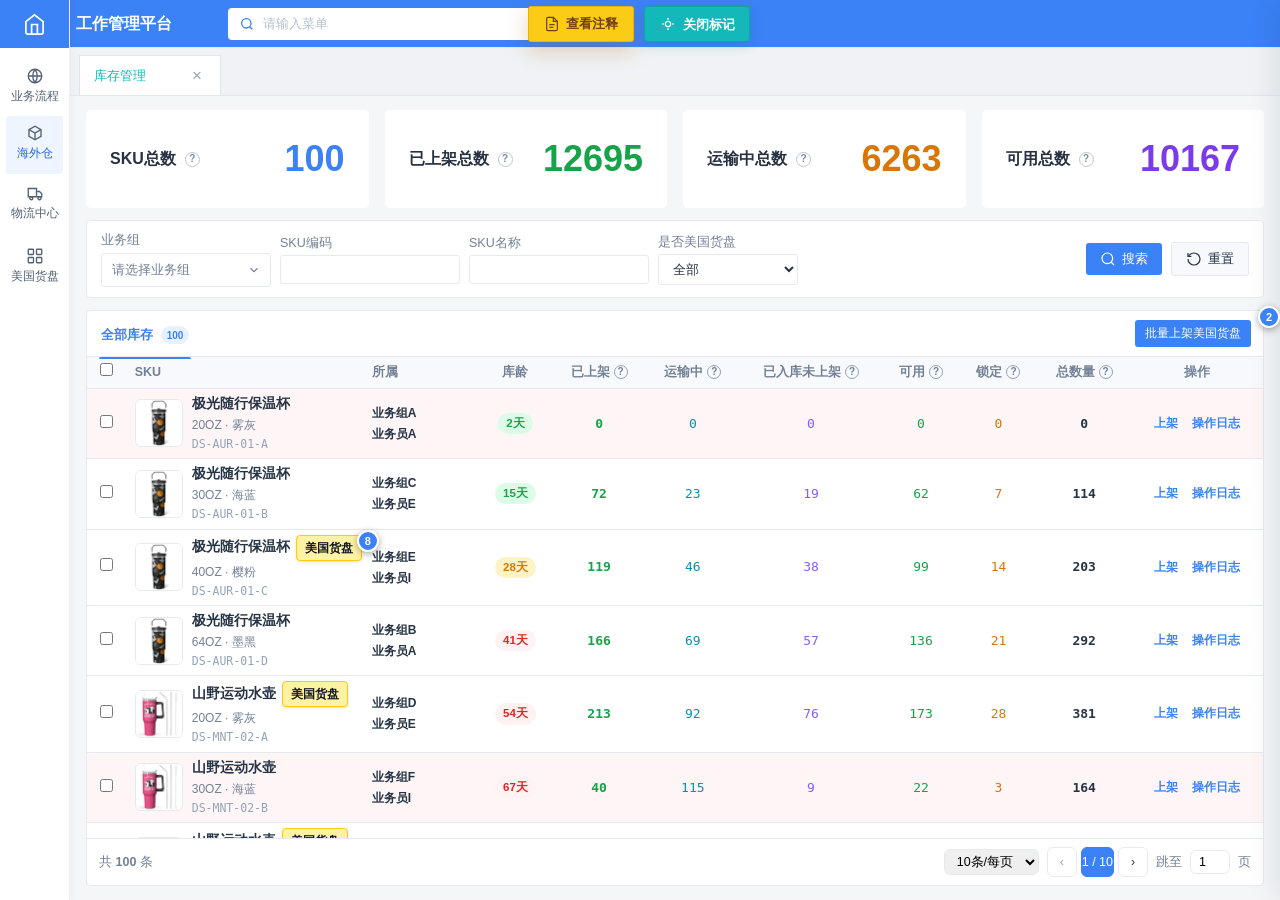
==== commit 03ca7db0: "完善流程标注和页面展示" ====
--- a/index.html
+++ b/index.html
@@ -43,7 +43,7 @@
 
 <aside class="app-nav">
   <div class="nav-brand"><svg viewBox="0 0 24 24" fill="none" stroke="currentColor" stroke-width="1.8" aria-hidden="true"><path d="M3 9l9-7 9 7v11a2 2 0 0 1-2 2H5a2 2 0 0 1-2-2z"></path><path d="M9 22V12h6v10"></path></svg><span>工作管理平台</span></div>
-  <nav class="nav-list" aria-label="主导航"><a class="nav-primary" href="global-overview.html" data-nav="global-overview" title="全局说明"><svg viewBox="0 0 24 24" fill="none" stroke="currentColor" stroke-width="1.8" aria-hidden="true"><circle cx="12" cy="12" r="9"></circle><path d="M3 12h18M12 3a15 15 0 0 1 0 18M12 3a15 15 0 0 0 0 18"></path></svg><span>全局说明</span></a><div class="nav-group nav-hover-group nav-group-current"><div class="nav-group-toggle" tabindex="0" title="海外仓"><svg viewBox="0 0 24 24" fill="none" stroke="currentColor" stroke-width="1.8" aria-hidden="true"><path d="M4 7.5 12 3l8 4.5v9L12 21l-8-4.5z"></path><path d="m4 7.5 8 4.5 8-4.5M12 12v9"></path></svg><span>海外仓</span><svg class="nav-chevron" viewBox="0 0 24 24" fill="none" stroke="currentColor" stroke-width="2" aria-hidden="true"><path d="m7 10 5 5 5-5"></path></svg></div><div class="nav-children"><a class="nav-child" href="inbound.html" data-nav="inbound">入库单管理</a><a class="nav-child" href="order-management.html" data-nav="orders">订单管理</a><a class="nav-child active" href="index.html" data-nav="sku">库存管理</a><a class="nav-child" href="cargo-tray-management.html" data-nav="tray-management">美国货盘管理</a></div></div><div class="nav-group nav-hover-group"><div class="nav-group-toggle" tabindex="0" title="物流中心"><svg viewBox="0 0 24 24" fill="none" stroke="currentColor" stroke-width="1.8" aria-hidden="true"><path d="M3 6h11v11H3zM14 10h4l3 3v4h-7z"></path><circle cx="7" cy="19" r="2"></circle><circle cx="18" cy="19" r="2"></circle></svg><span>物流中心</span><svg class="nav-chevron" viewBox="0 0 24 24" fill="none" stroke="currentColor" stroke-width="2" aria-hidden="true"><path d="m7 10 5 5 5-5"></path></svg></div><div class="nav-children"><a class="nav-child" href="packaging-shipping.html" data-nav="packaging-shipping">包装发货</a></div></div><a class="nav-primary" href="cargo-tray-v2.html" data-nav="tray-v2" title="美国货盘"><svg viewBox="0 0 24 24" fill="none" stroke="currentColor" stroke-width="1.8" aria-hidden="true"><rect x="3" y="3" width="7" height="7" rx="1"></rect><rect x="14" y="3" width="7" height="7" rx="1"></rect><rect x="3" y="14" width="7" height="7" rx="1"></rect><rect x="14" y="14" width="7" height="7" rx="1"></rect></svg><span>美国货盘</span></a></nav>
+  <nav class="nav-list" aria-label="主导航"><a class="nav-primary" href="global-overview.html" data-nav="global-overview" title="业务流程"><svg viewBox="0 0 24 24" fill="none" stroke="currentColor" stroke-width="1.8" aria-hidden="true"><circle cx="12" cy="12" r="9"></circle><path d="M3 12h18M12 3a15 15 0 0 1 0 18M12 3a15 15 0 0 0 0 18"></path></svg><span>业务流程</span></a><div class="nav-group nav-hover-group nav-group-current"><div class="nav-group-toggle" tabindex="0" title="海外仓"><svg viewBox="0 0 24 24" fill="none" stroke="currentColor" stroke-width="1.8" aria-hidden="true"><path d="M4 7.5 12 3l8 4.5v9L12 21l-8-4.5z"></path><path d="m4 7.5 8 4.5 8-4.5M12 12v9"></path></svg><span>海外仓</span><svg class="nav-chevron" viewBox="0 0 24 24" fill="none" stroke="currentColor" stroke-width="2" aria-hidden="true"><path d="m7 10 5 5 5-5"></path></svg></div><div class="nav-children"><a class="nav-child" href="inbound.html" data-nav="inbound">入库单管理</a><a class="nav-child" href="order-management.html" data-nav="orders">订单管理</a><a class="nav-child active" href="index.html" data-nav="sku">库存管理</a><a class="nav-child" href="cargo-tray-management.html" data-nav="tray-management">美国货盘管理</a></div></div><div class="nav-group nav-hover-group"><div class="nav-group-toggle" tabindex="0" title="物流中心"><svg viewBox="0 0 24 24" fill="none" stroke="currentColor" stroke-width="1.8" aria-hidden="true"><path d="M3 6h11v11H3zM14 10h4l3 3v4h-7z"></path><circle cx="7" cy="19" r="2"></circle><circle cx="18" cy="19" r="2"></circle></svg><span>物流中心</span><svg class="nav-chevron" viewBox="0 0 24 24" fill="none" stroke="currentColor" stroke-width="2" aria-hidden="true"><path d="m7 10 5 5 5-5"></path></svg></div><div class="nav-children"><a class="nav-child" href="packaging-shipping.html" data-nav="packaging-shipping">包装发货</a></div></div><a class="nav-primary" href="cargo-tray-v2.html" data-nav="tray-v2" title="美国货盘"><svg viewBox="0 0 24 24" fill="none" stroke="currentColor" stroke-width="1.8" aria-hidden="true"><rect x="3" y="3" width="7" height="7" rx="1"></rect><rect x="14" y="3" width="7" height="7" rx="1"></rect><rect x="3" y="14" width="7" height="7" rx="1"></rect><rect x="14" y="14" width="7" height="7" rx="1"></rect></svg><span>美国货盘</span></a></nav>
   <div class="nav-footer"></div>
 </aside>
 
